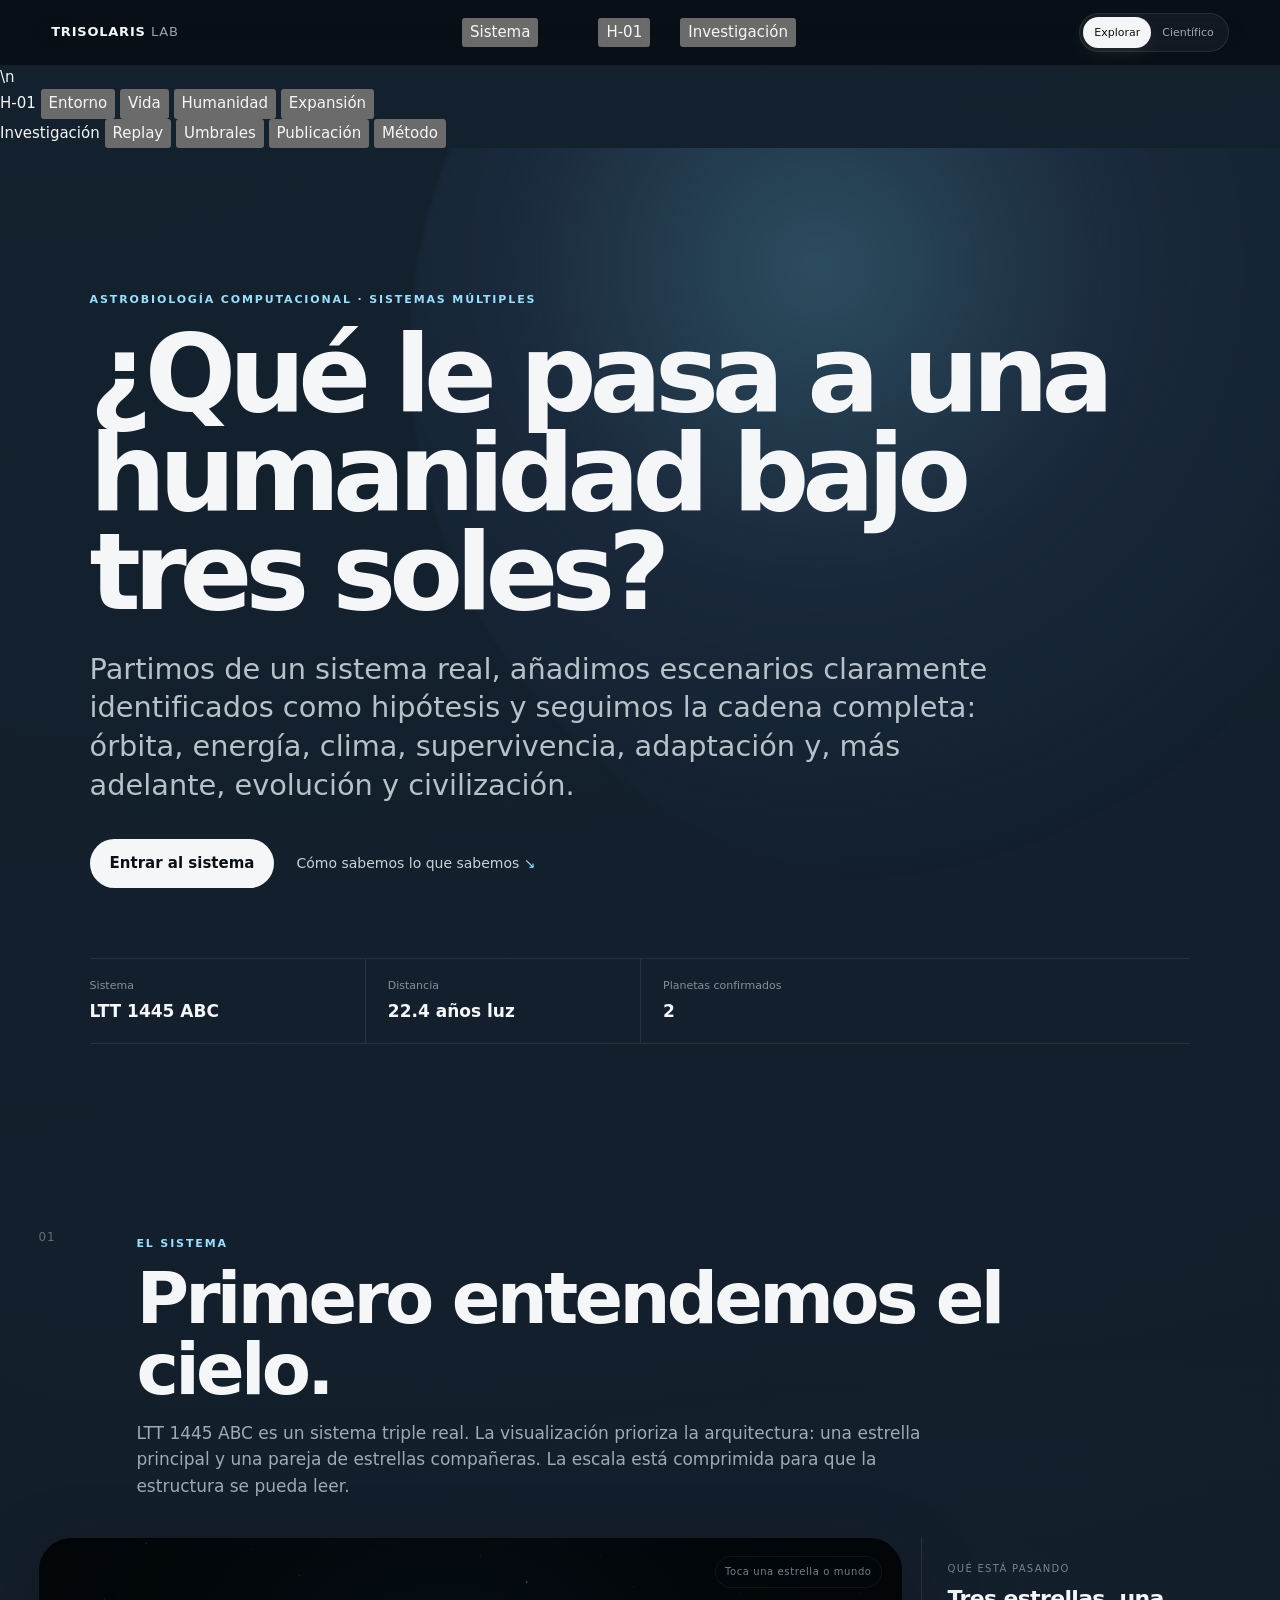
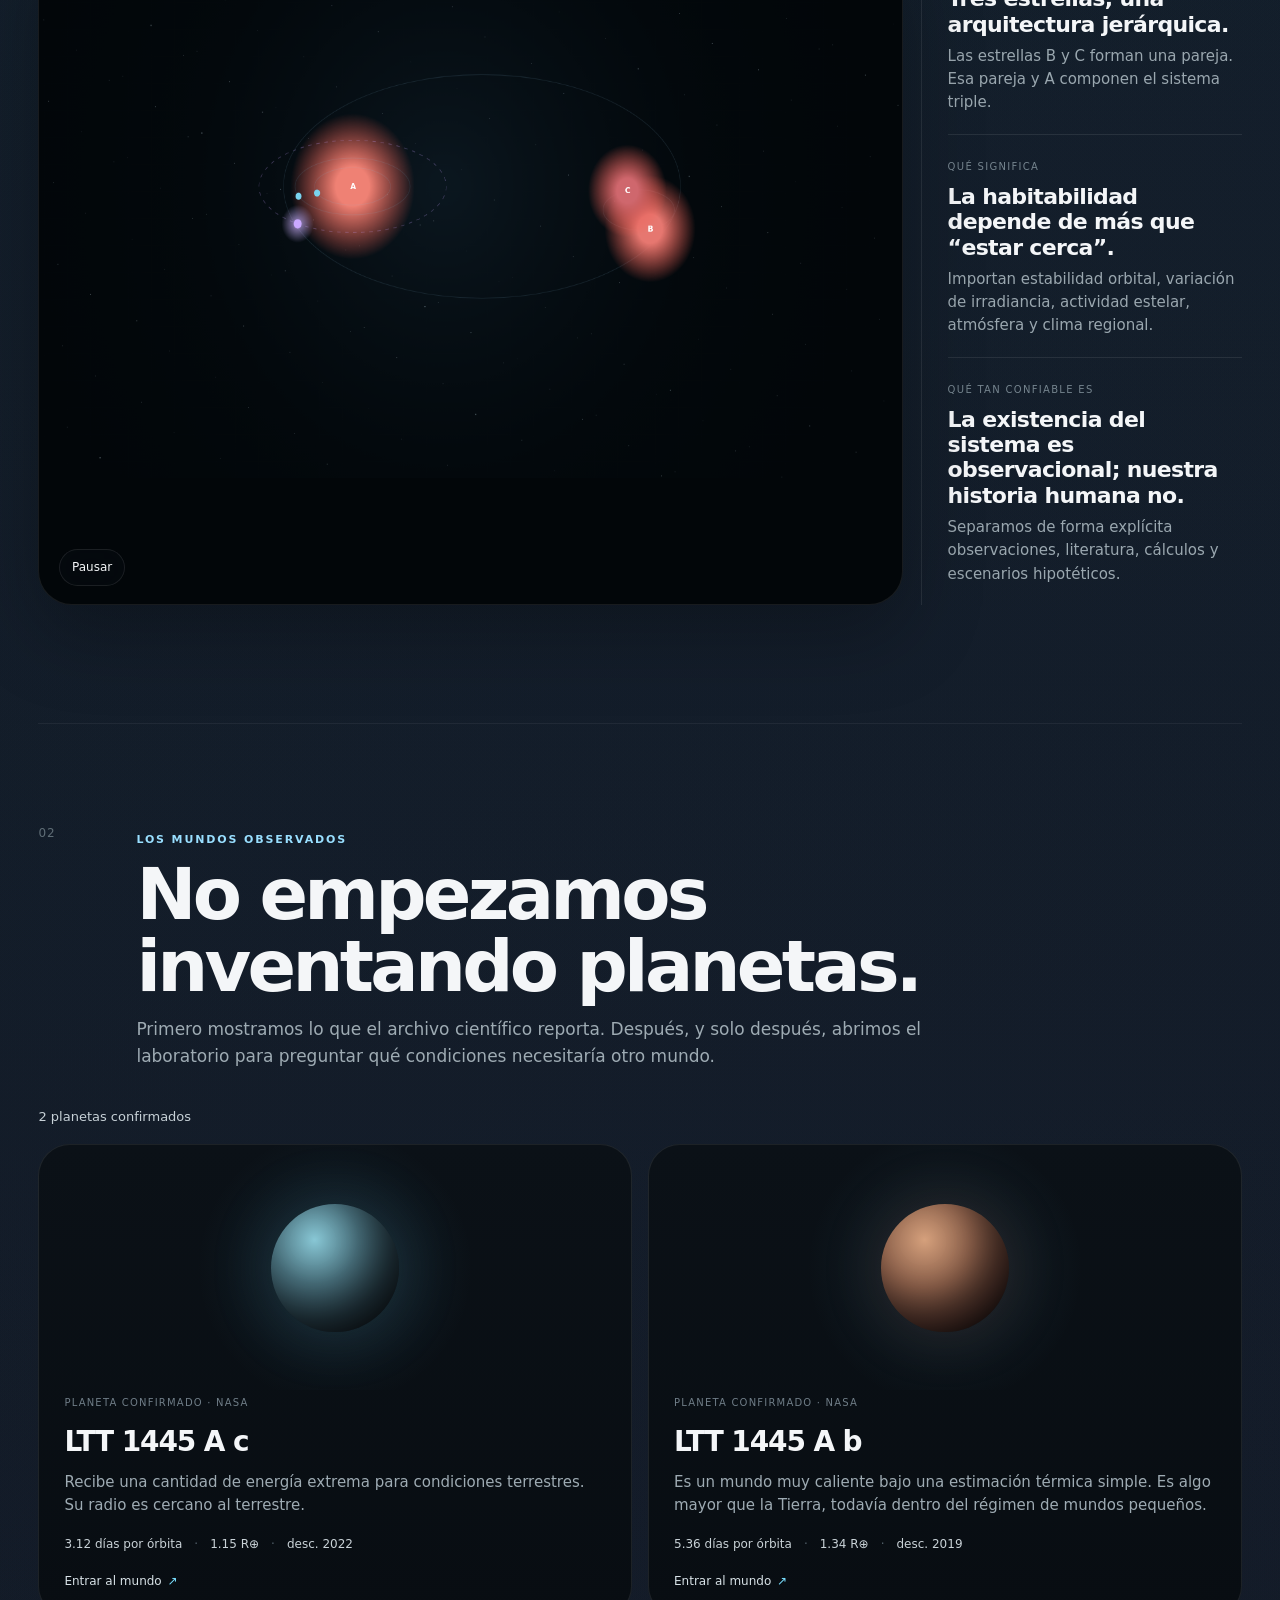
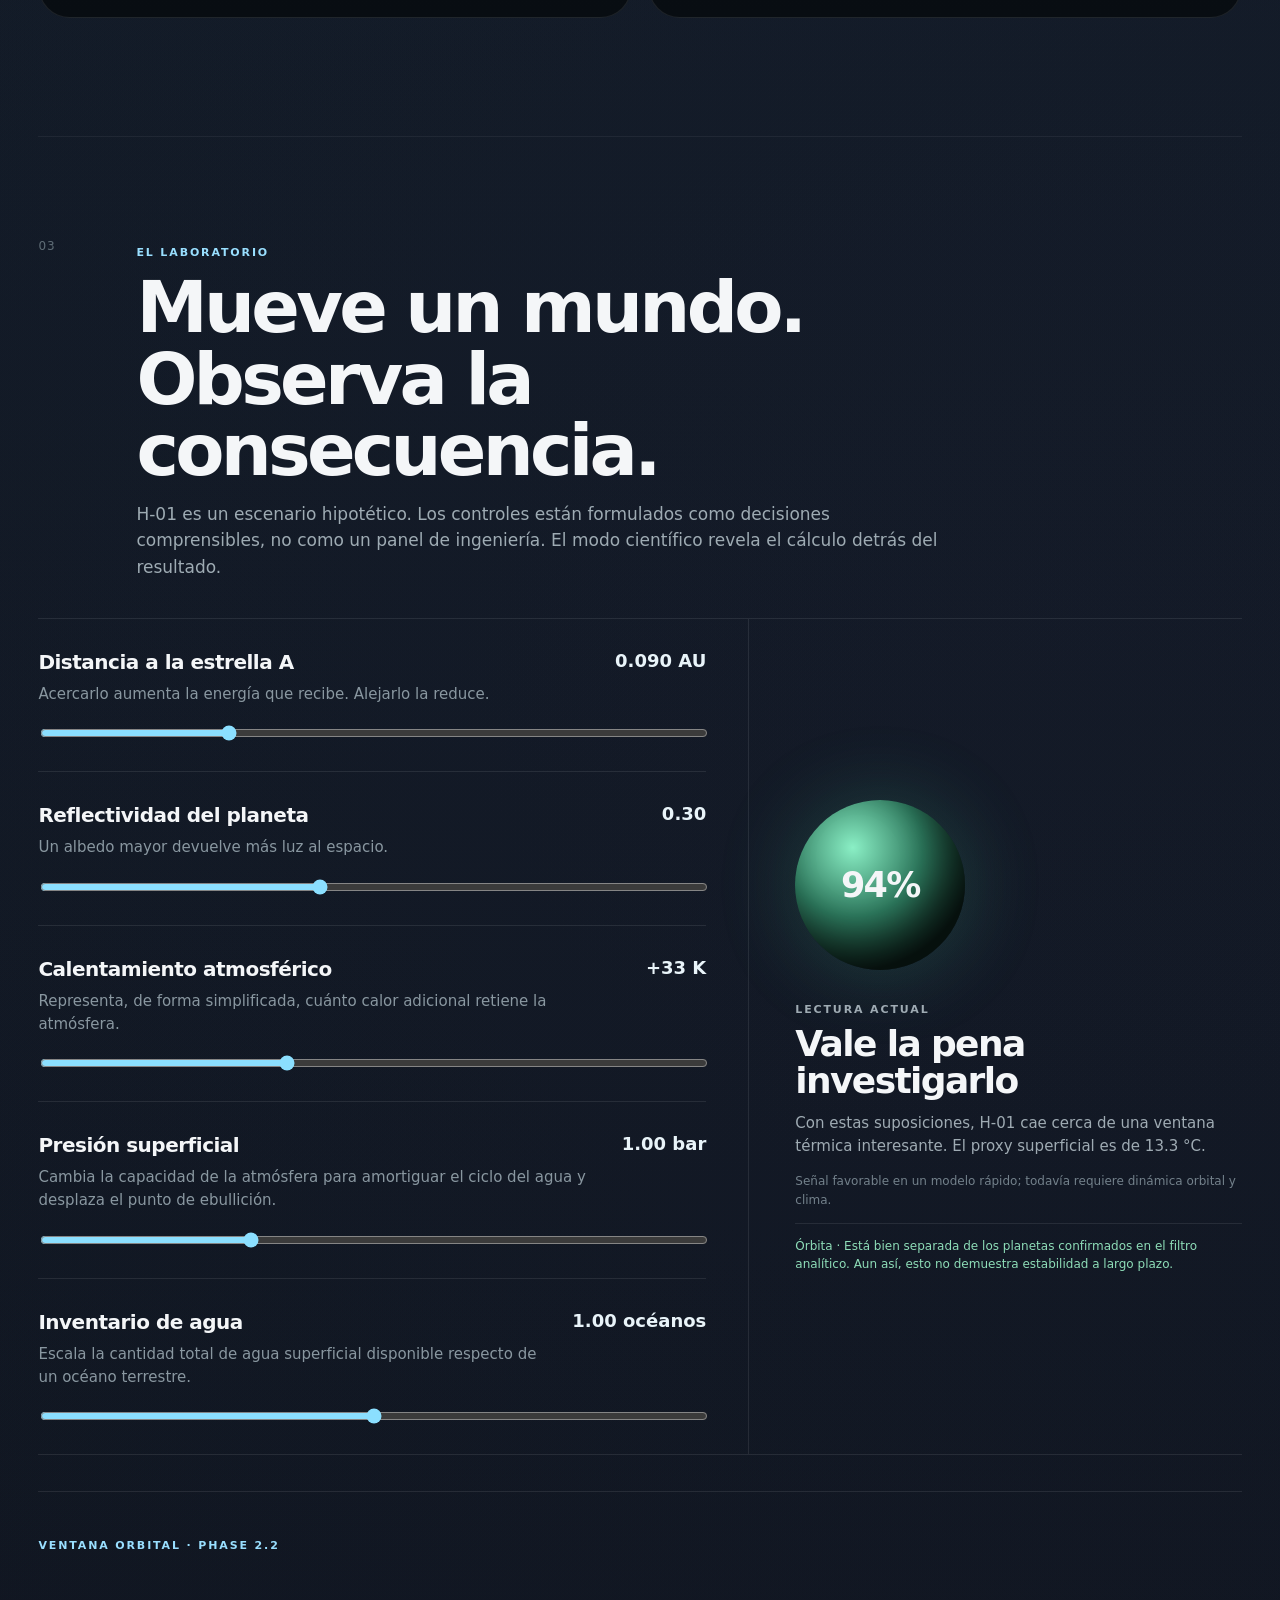
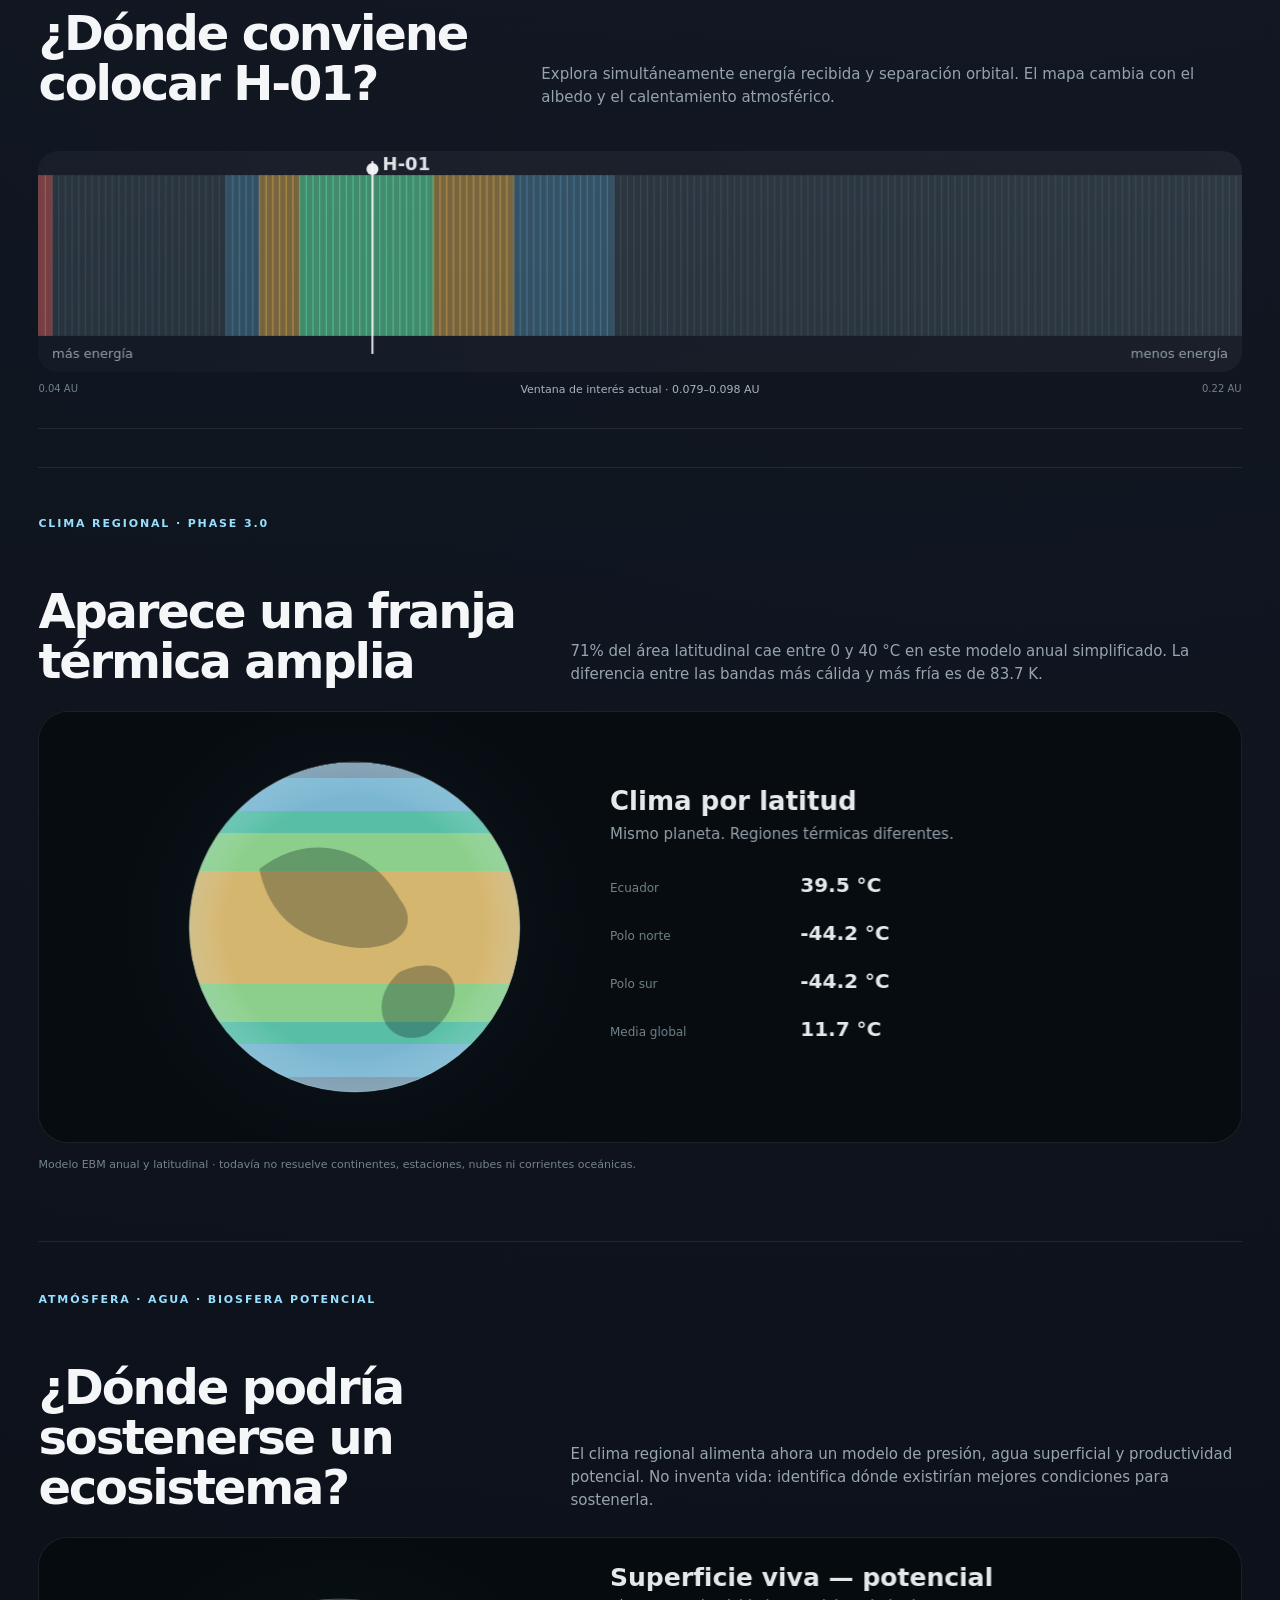
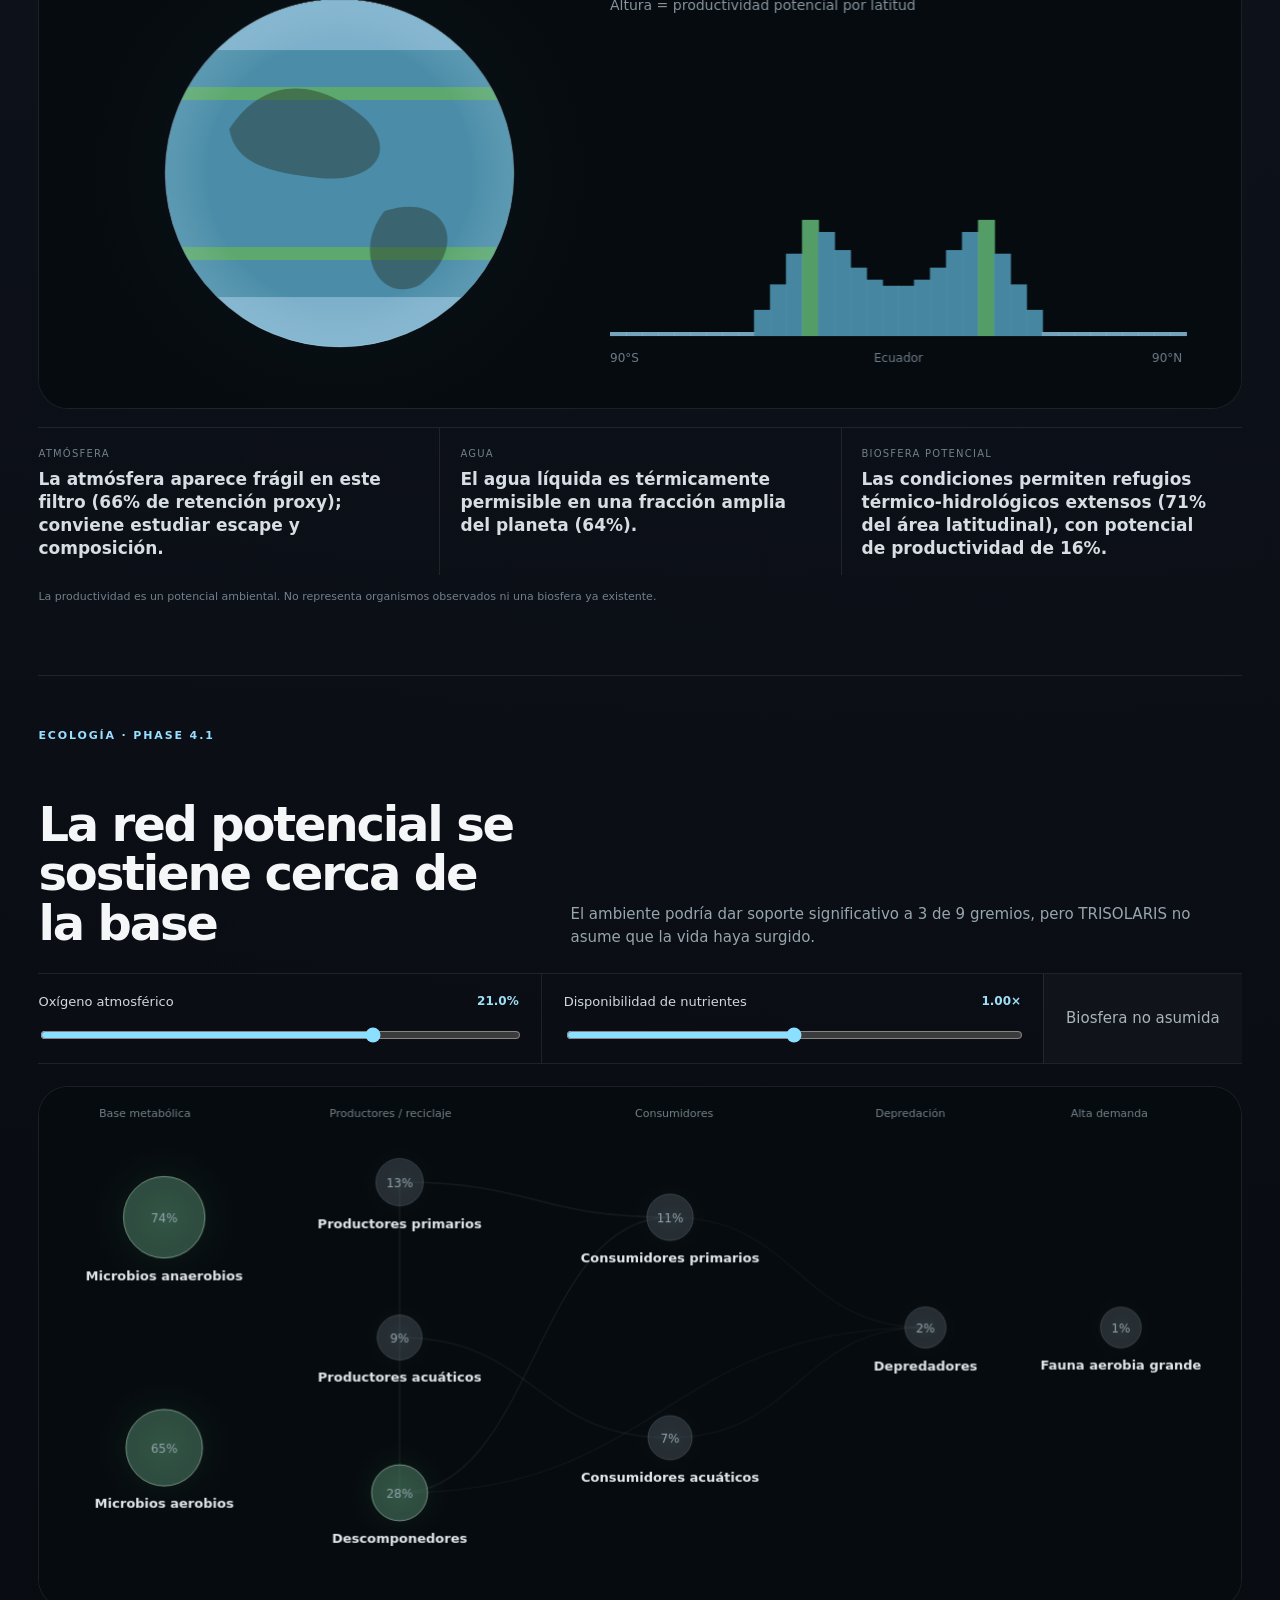
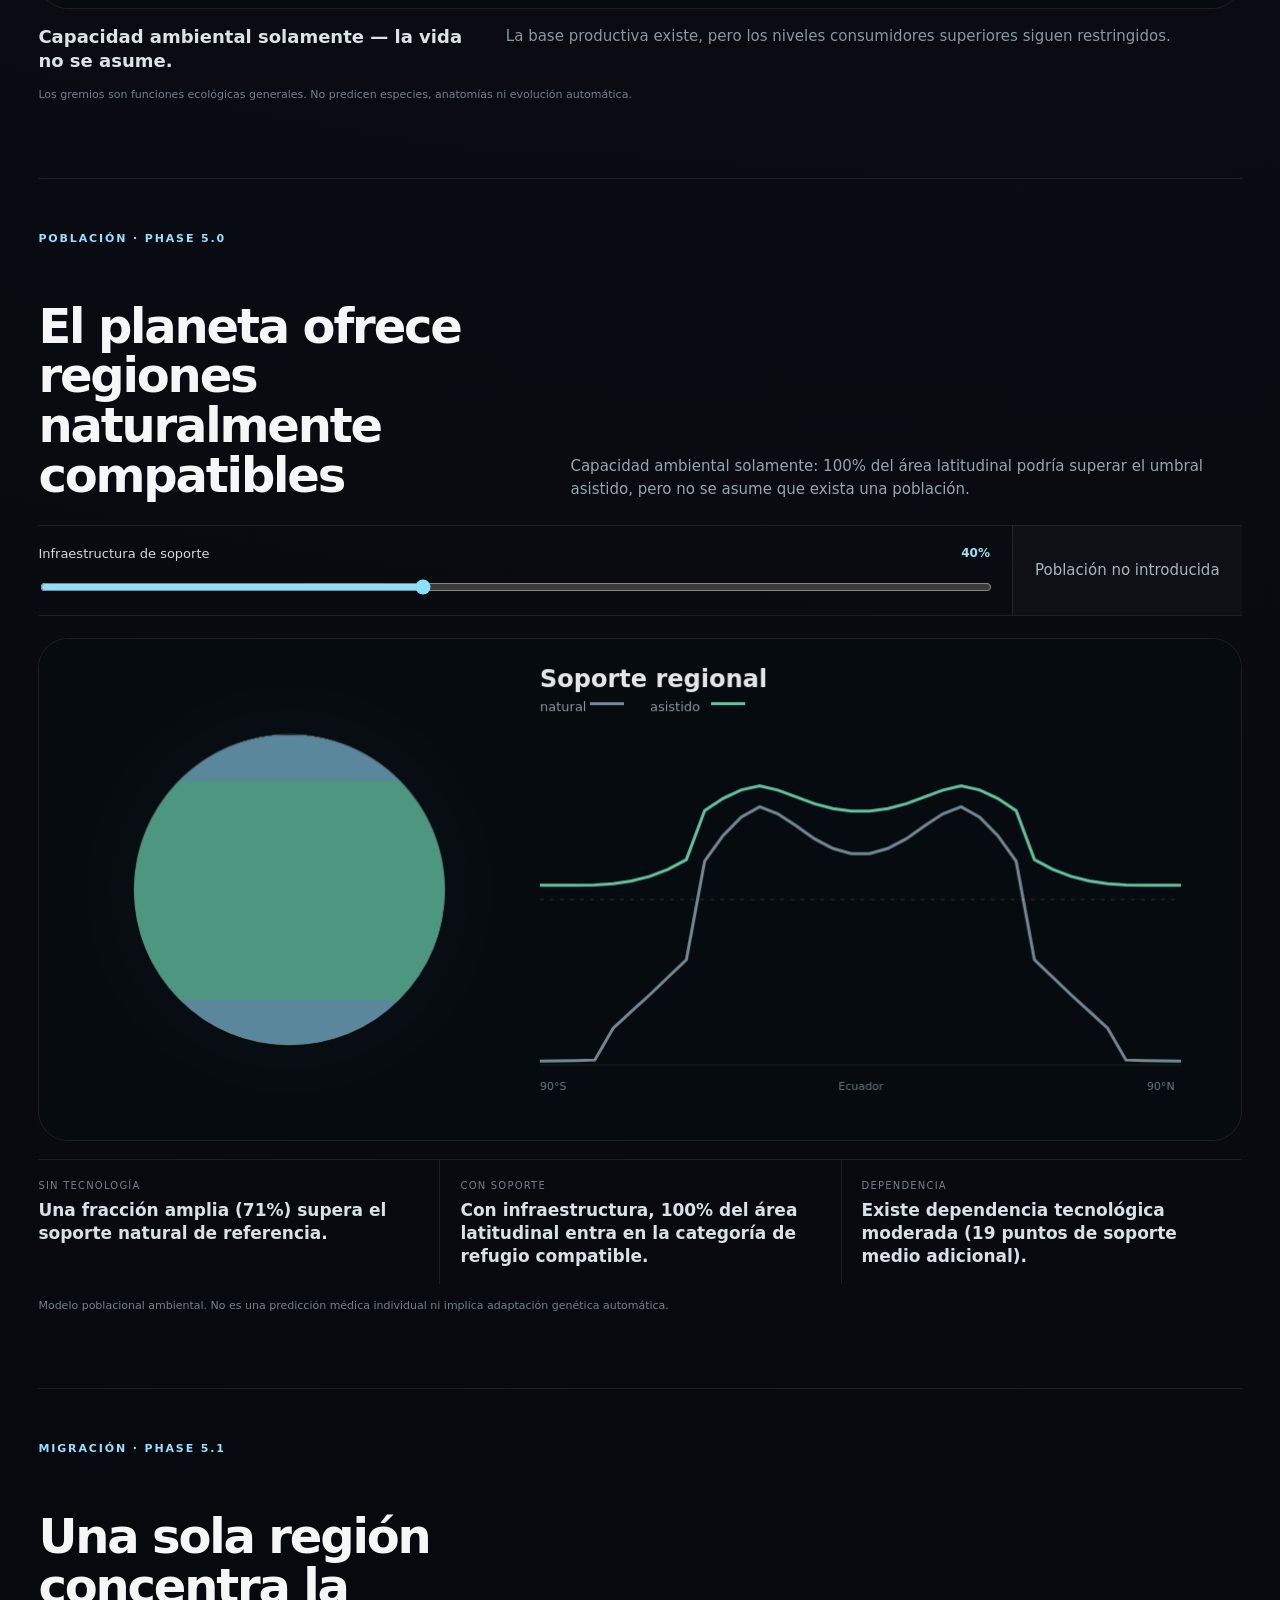
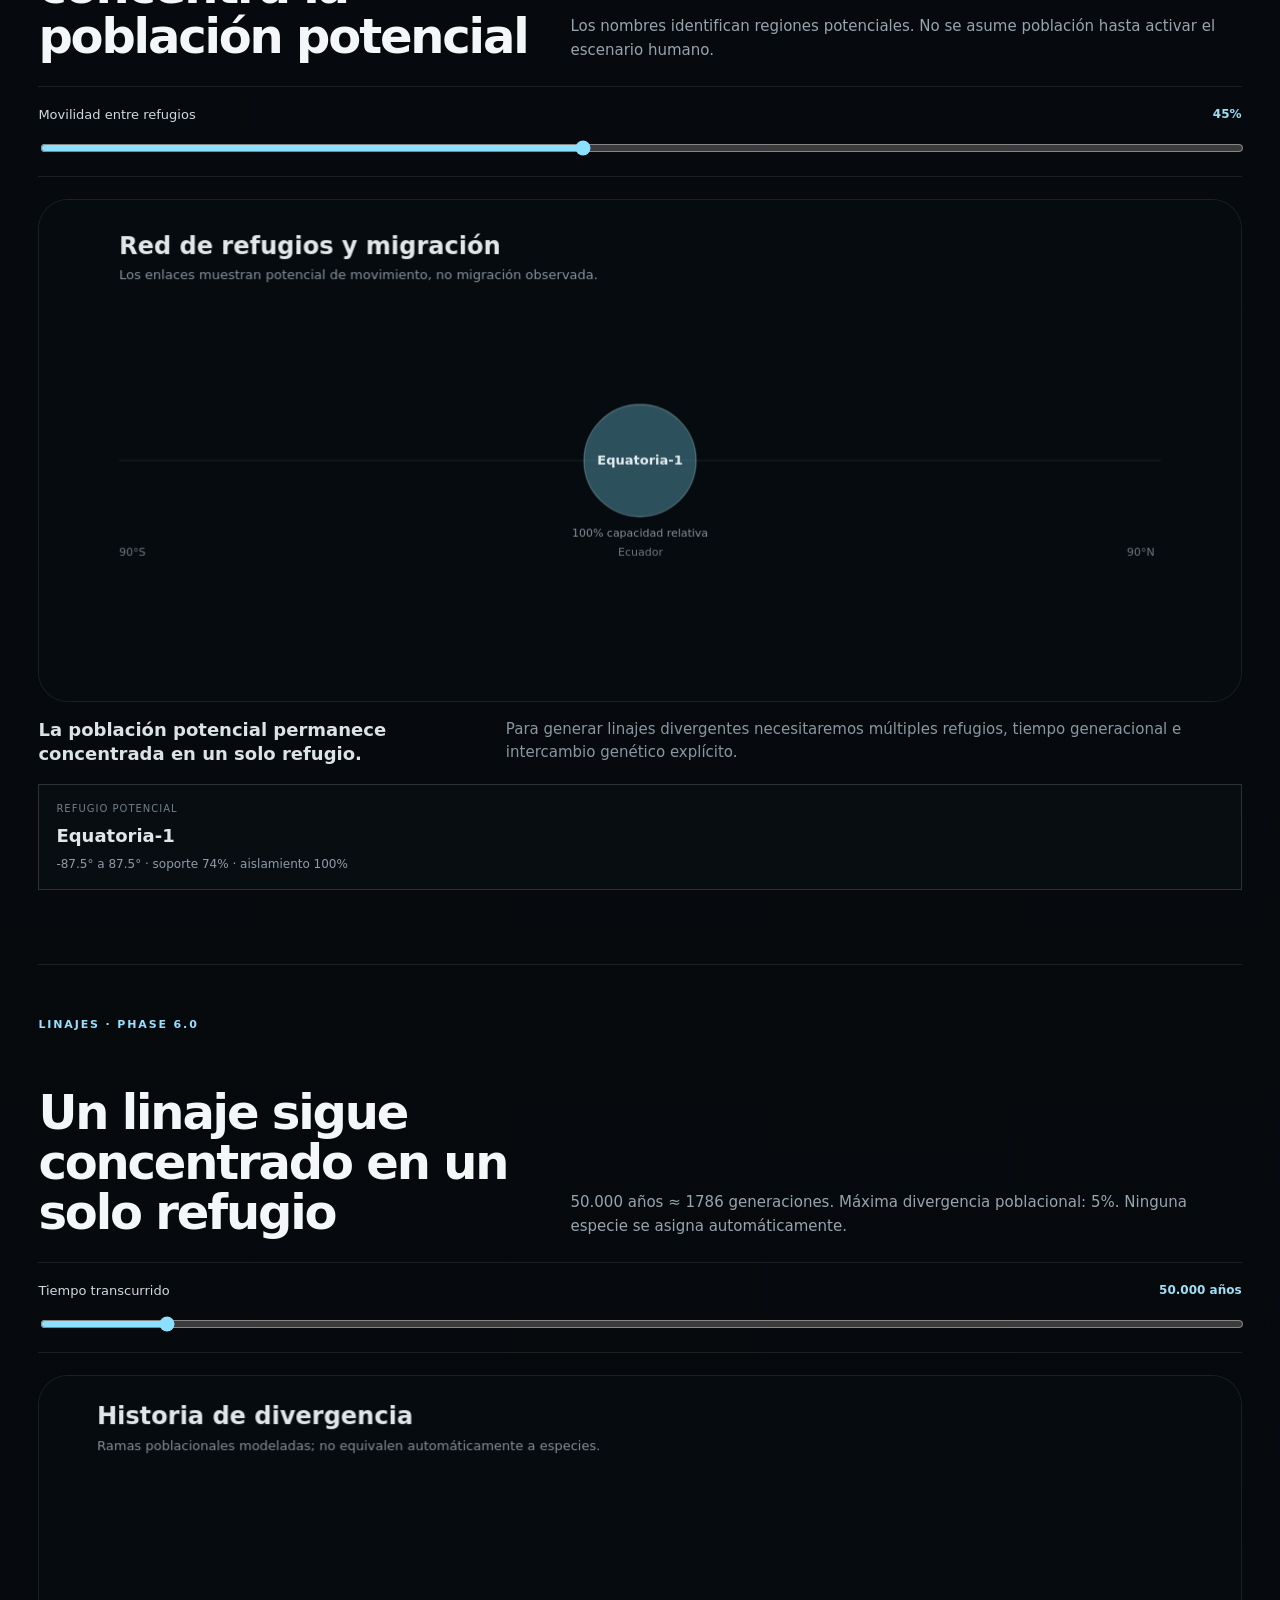
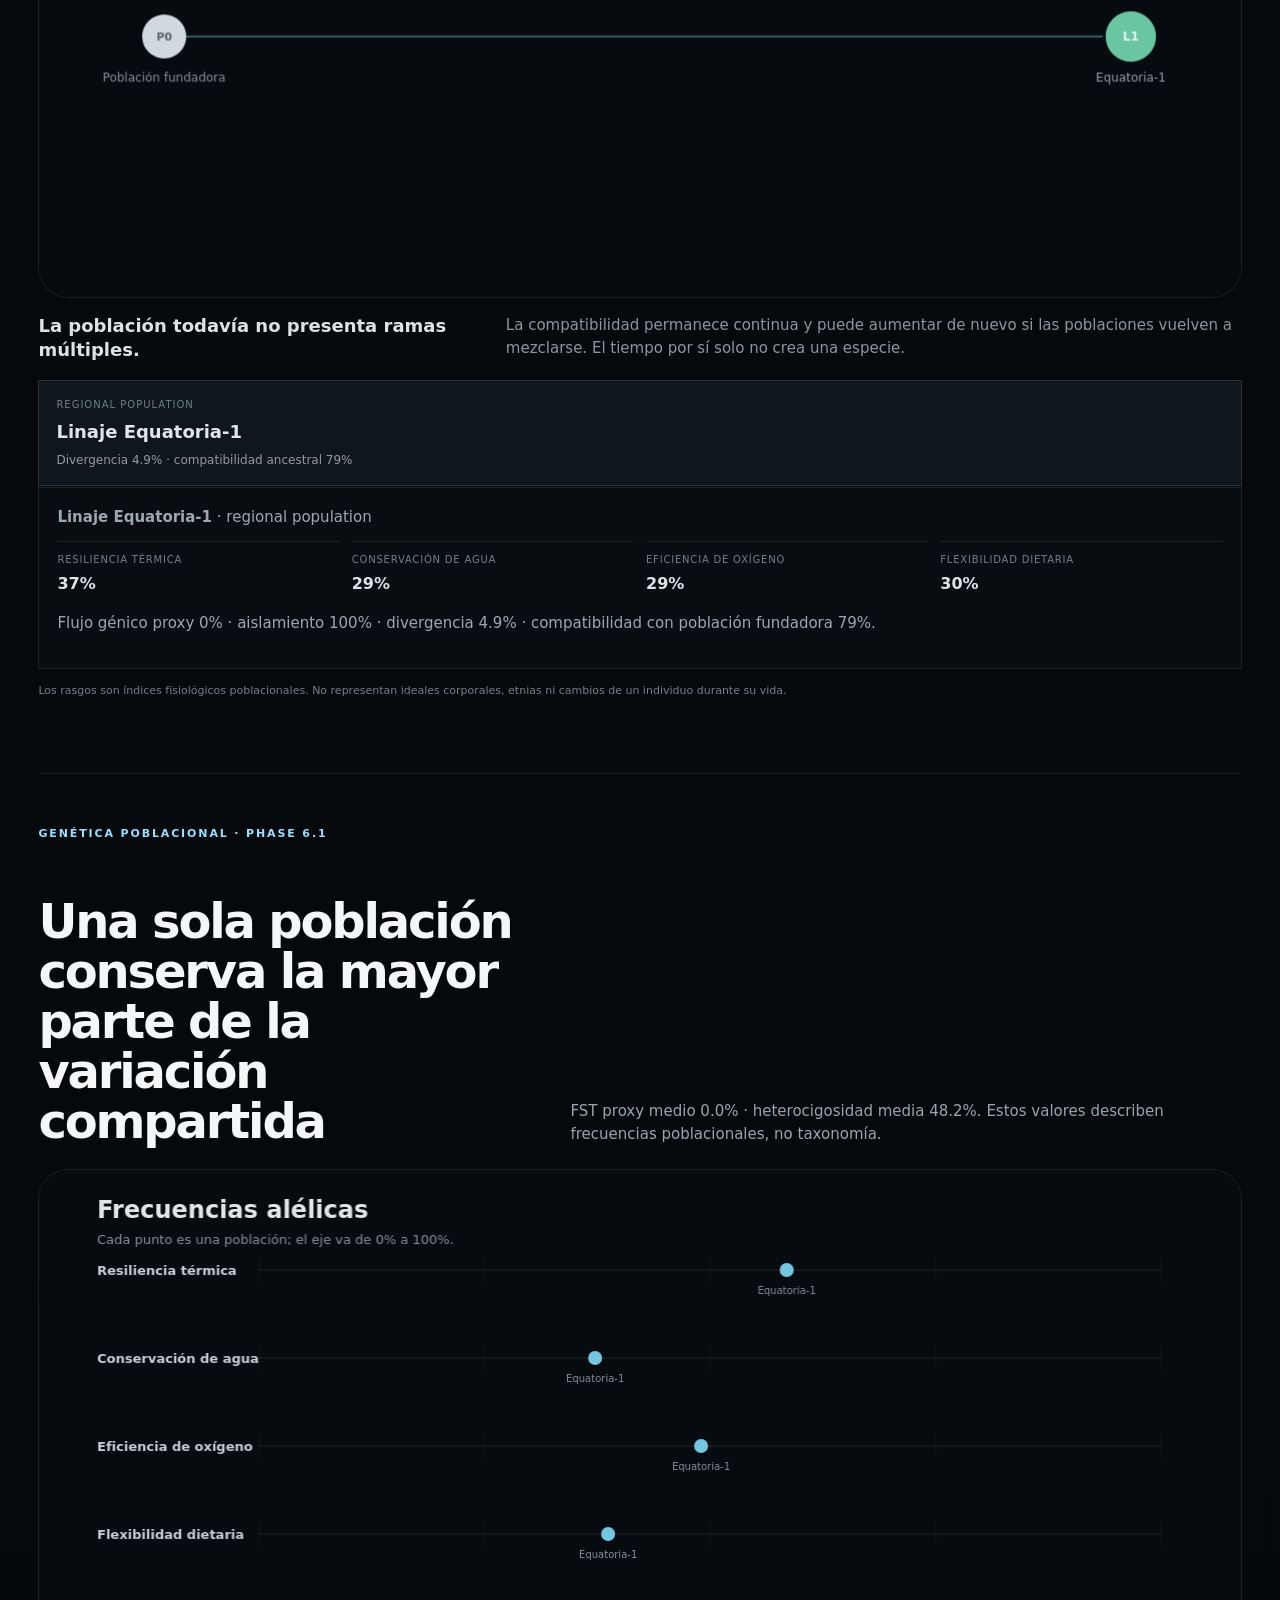
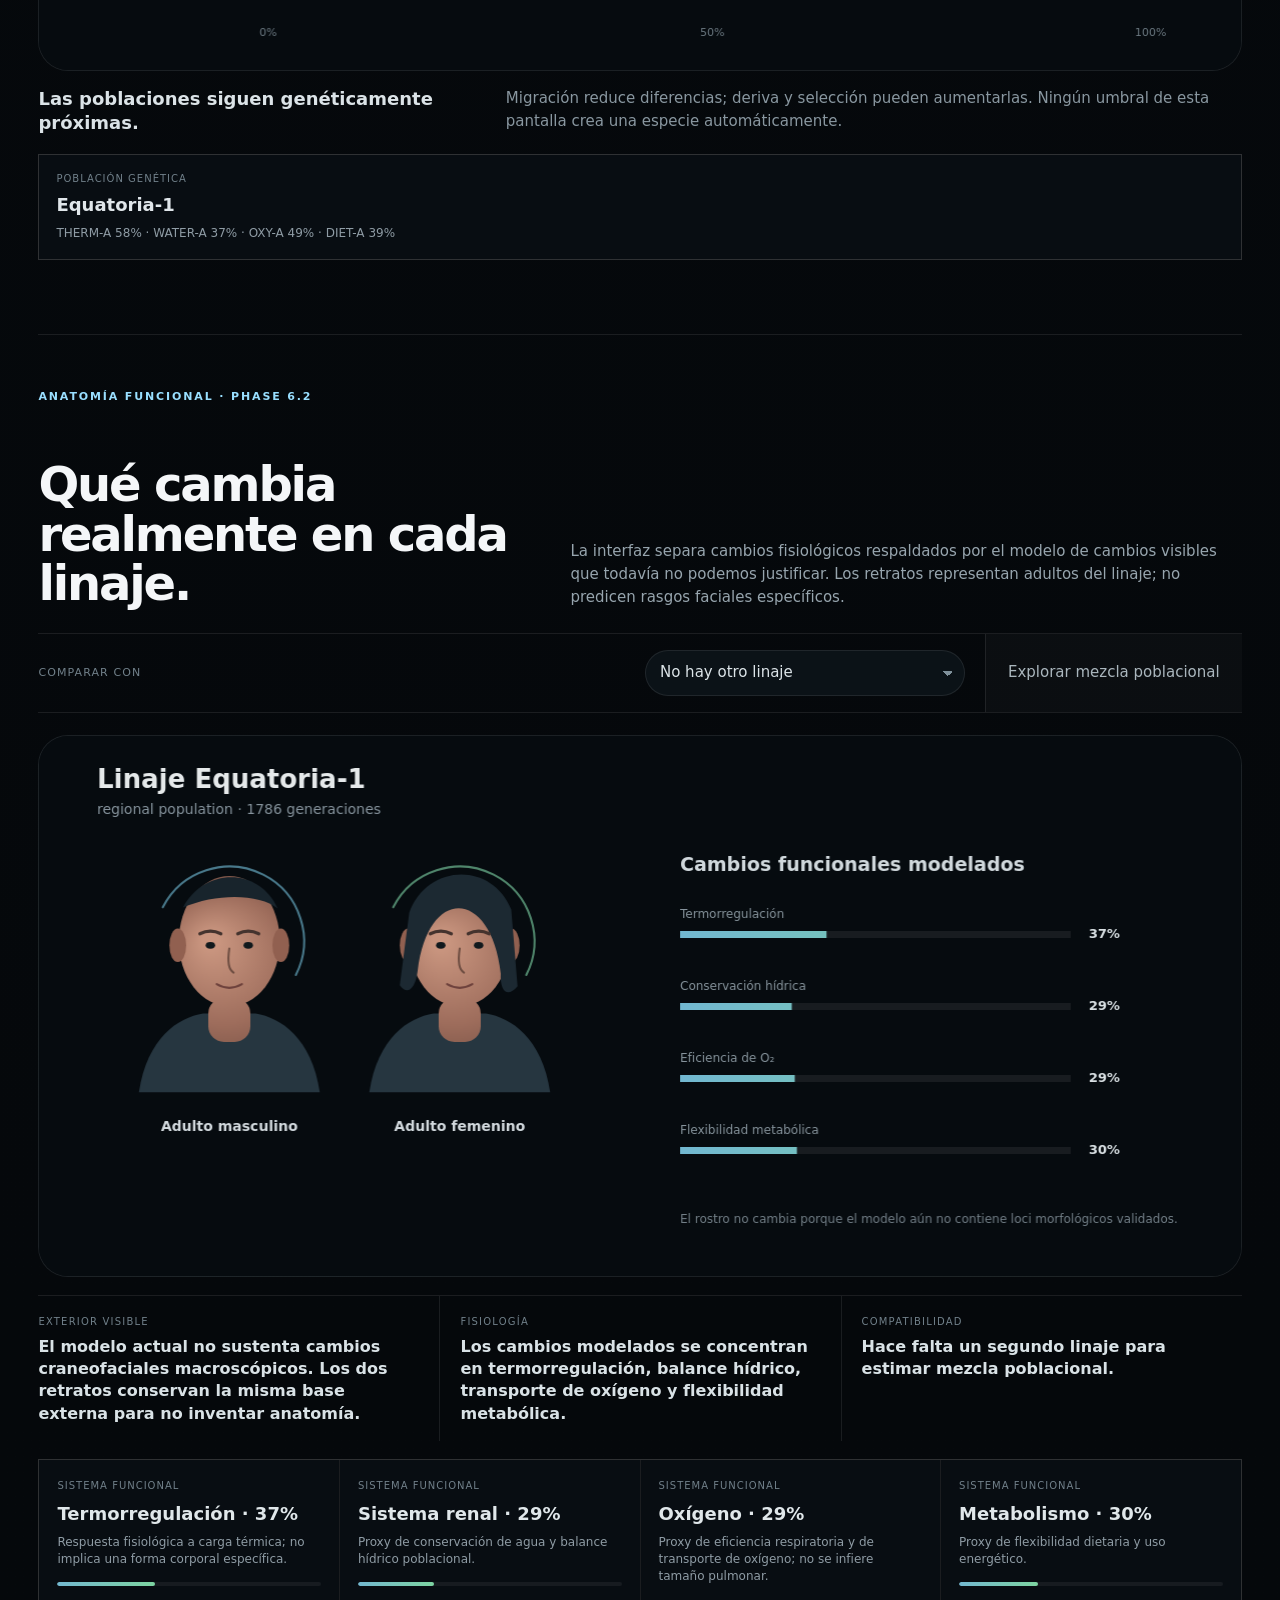
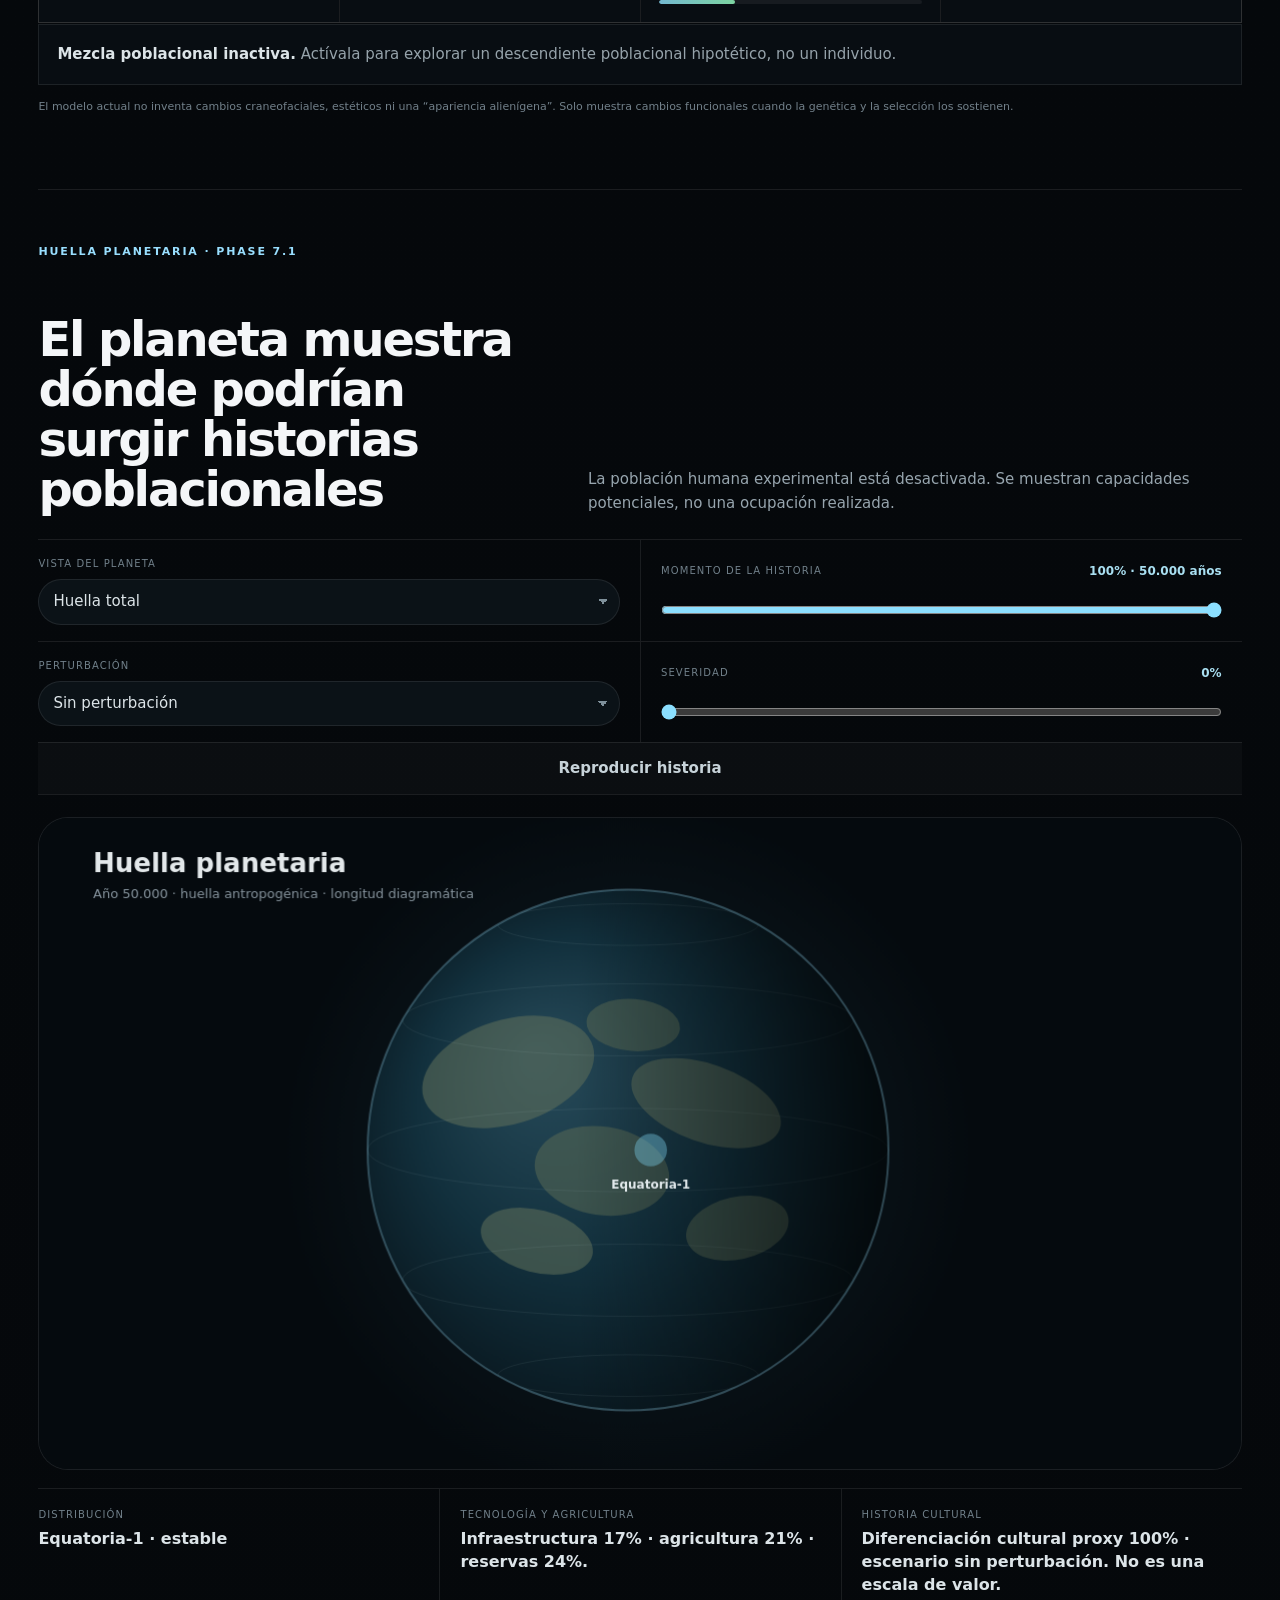
==== frontend/index.html @ a2193d33 "ux v4: add routed views and internal section tabs" ====
<!doctype html>
<html lang="es">
<head>
  <meta charset="utf-8" />
  <meta name="viewport" content="width=device-width,initial-scale=1,viewport-fit=cover" />
  <title>TRISOLARIS LAB — Ciencia para explorar</title>
  <meta name="description" content="Astrobiología y astroantropología computacional en sistemas estelares múltiples." />
  <meta name="theme-color" content="#f4f7f9" />
  <link rel="stylesheet" href="./styles.css?v=uxv4-20260925" />
</head>
<body data-mode="simple" data-app-view="system" data-h01-tab="environment" data-research-tab="replay">
  <nav class="siteNav" aria-label="Navegación principal">
    <a class="wordmark" href="#inicio">TRISOLARIS <span>LAB</span></a>
    <div class="navCenter appViewNav" aria-label="Contexto de exploración">
      <button type="button" class="appViewBtn active" data-app-view="system">Sistema</button>
      <div id="navPlanetButtons" class="navPlanetButtons"></div>
      <button type="button" class="appViewBtn" data-app-view="h01">H-01</button>
      <button type="button" class="appViewBtn" data-app-view="research">Investigación</button>
    </div>
    <div class="viewControl" aria-label="Nivel de detalle">
      <button class="modeBtn active" data-mode="simple">Explorar</button>
      <button class="modeBtn" data-mode="scientific">Científico</button>
    </div>
  </nav>\n
  <div id="subViewNav" class="subViewNav">
    <div class="subViewInner" data-subnav-for="h01">
      <span>H-01</span>
      <button type="button" data-h01-tab="environment" class="active">Entorno</button>
      <button type="button" data-h01-tab="life">Vida</button>
      <button type="button" data-h01-tab="humanity">Humanidad</button>
      <button type="button" data-h01-tab="expansion">Expansión</button>
    </div>
    <div class="subViewInner" data-subnav-for="research">
      <span>Investigación</span>
      <button type="button" data-research-tab="replay" class="active">Replay</button>
      <button type="button" data-research-tab="thresholds">Umbrales</button>
      <button type="button" data-research-tab="publication">Publicación</button>
      <button type="button" data-research-tab="method">Método</button>
    </div>
  </div>


  <header id="inicio" class="hero" data-view="system">
    <div class="heroGlow" aria-hidden="true"></div>
    <div class="heroCopy">
      <p class="overline">ASTROBIOLOGÍA COMPUTACIONAL · SISTEMAS MÚLTIPLES</p>
      <h1>¿Qué le pasa a una humanidad bajo tres soles?</h1>
      <p class="heroLead">
        Partimos de un sistema real, añadimos escenarios claramente identificados como hipótesis y seguimos la cadena completa:
        órbita, energía, clima, supervivencia, adaptación y, más adelante, evolución y civilización.
      </p>
      <div class="heroCtas">
        <a class="ctaPrimary" href="#sistema">Entrar al sistema</a>
        <a class="ctaText" href="#evidencia">Cómo sabemos lo que sabemos <span>↘</span></a>
      </div>
    </div>

    <div class="heroFacts" aria-label="Resumen del sistema">
      <div><span>Sistema</span><strong id="heroSystem">LTT 1445 ABC</strong></div>
      <div><span>Distancia</span><strong id="heroDistance">—</strong></div>
      <div><span>Planetas confirmados</span><strong id="heroPlanetCount">—</strong></div>
      <div class="scientific-only"><span>Estado de datos</span><strong id="heroDataState">—</strong></div>
    </div>
  </header>

  <main>
    <section id="sistema" class="chapter" data-view="system">
      <div class="chapterIntro">
        <p class="chapterNumber">01</p>
        <div>
          <p class="eyebrow">EL SISTEMA</p>
          <h2>Primero entendemos el cielo.</h2>
          <p>
            LTT 1445 ABC es un sistema triple real. La visualización prioriza la arquitectura: una estrella principal
            y una pareja de estrellas compañeras. La escala está comprimida para que la estructura se pueda leer.
          </p>
        </div>
      </div>

      <div class="systemExperience">
        <div class="systemVisual">
          <canvas id="systemCanvas" width="1500" height="800" aria-label="Visualización dinámica del sistema LTT 1445 ABC"></canvas>
          <div class="visualChrome">
            <button id="pauseBtn" class="quietButton">Pausar</button>
            <span class="scientific-only">Escala visual comprimida · no a escala</span>
          </div>
        </div>

        <aside class="contextRail">
          <article>
            <span>Qué está pasando</span>
            <h3>Tres estrellas, una arquitectura jerárquica.</h3>
            <p>Las estrellas B y C forman una pareja. Esa pareja y A componen el sistema triple.</p>
          </article>
          <article>
            <span>Qué significa</span>
            <h3>La habitabilidad depende de más que “estar cerca”.</h3>
            <p>Importan estabilidad orbital, variación de irradiancia, actividad estelar, atmósfera y clima regional.</p>
          </article>
          <article>
            <span>Qué tan confiable es</span>
            <h3>La existencia del sistema es observacional; nuestra historia humana no.</h3>
            <p>Separamos de forma explícita observaciones, literatura, cálculos y escenarios hipotéticos.</p>
          </article>
        </aside>
      </div>

      <section id="objectFocus" class="objectFocus" hidden aria-live="polite">
        <button id="focusClose" class="focusBack">← Volver al sistema</button>
        <div class="focusStory">
          <div class="focusIdentity">
            <p id="focusKicker" class="eyebrow">OBJETO</p>
            <h3 id="focusName">—</h3>
            <p id="focusNarrative">—</p>
          </div>
          <div id="focusFacts" class="focusFacts"></div>
        </div>
        <div id="focusScience" class="focusScience scientific-only"></div>
      </section>

      <div class="technicalSheet scientific-only">
        <div class="sheetHeading">
          <div>
            <span class="evidenceMark literature">Literatura</span>
            <h3>Parámetros del sistema</h3>
          </div>
          <p>Valores usados por la interfaz. La procedencia se conserva en el repositorio.</p>
        </div>
        <div id="systemStats" class="metricGrid"></div>
        <div id="dataNote" class="methodNote"></div>
      </div>
    </section>

    <section id="mundos" class="chapter worldsChapter" data-view="system observed">
      <div class="chapterIntro">
        <p class="chapterNumber">02</p>
        <div>
          <p class="eyebrow">LOS MUNDOS OBSERVADOS</p>
          <h2 id="worldsTitle">No empezamos inventando planetas.</h2>
          <p>
            Primero mostramos lo que el archivo científico reporta. Después, y solo después, abrimos el laboratorio
            para preguntar qué condiciones necesitaría otro mundo.
          </p>
        </div>
      </div>

      <div class="worldCountLine">
        <span id="planetCount">0 planetas</span>
        <span class="scientific-only" id="syncBadge">Cargando fuente oficial…</span>
      </div>

      <div id="planetCards" class="worldGallery"></div>

      <div class="technicalSheet scientific-only">
        <div class="sheetHeading">
          <div>
            <span class="evidenceMark observed">Observado</span>
            <h3>Registro técnico de planetas</h3>
          </div>
          <p>NASA Exoplanet Archive · tabla <code>ps</code></p>
        </div>
        <div id="planetTable" class="tableWrap"></div>
      </div>
    </section>

    <section id="experimento" class="chapter experimentChapter" data-view="h01 research">
      <div class="chapterIntro" data-h01-section="environment">
        <p class="chapterNumber">03</p>
        <div>
          <p class="eyebrow">EL LABORATORIO</p>
          <h2>Mueve un mundo. Observa la consecuencia.</h2>
          <p>
            H-01 es un escenario hipotético. Los controles están formulados como decisiones comprensibles, no como
            un panel de ingeniería. El modo científico revela el cálculo detrás del resultado.
          </p>
        </div>
      </div>

      <div class="labSurface" data-h01-section="environment">
        <div class="controlsColumn">
          <label class="controlRow">
            <div>
              <strong>Distancia a la estrella A</strong>
              <p>Acercarlo aumenta la energía que recibe. Alejarlo la reduce.</p>
            </div>
            <output id="axisOut"></output>
            <input id="axis" type="range" min="0.04" max="0.22" step="0.001" />
          </label>

          <label class="controlRow">
            <div>
              <strong>Reflectividad del planeta</strong>
              <p>Un albedo mayor devuelve más luz al espacio.</p>
            </div>
            <output id="albedoOut"></output>
            <input id="albedo" type="range" min="0.05" max="0.65" step="0.01" />
          </label>

          <label class="controlRow">
            <div>
              <strong>Calentamiento atmosférico</strong>
              <p>Representa, de forma simplificada, cuánto calor adicional retiene la atmósfera.</p>
            </div>
            <output id="greenhouseOut"></output>
            <input id="greenhouse" type="range" min="0" max="90" step="1" />
          </label>

          <label class="controlRow">
            <div>
              <strong>Presión superficial</strong>
              <p>Cambia la capacidad de la atmósfera para amortiguar el ciclo del agua y desplaza el punto de ebullición.</p>
            </div>
            <output id="pressureOut"></output>
            <input id="pressure" type="range" min="0.10" max="3.00" step="0.05" value="1.00" />
          </label>

          <label class="controlRow">
            <div>
              <strong>Inventario de agua</strong>
              <p>Escala la cantidad total de agua superficial disponible respecto de un océano terrestre.</p>
            </div>
            <output id="waterOut"></output>
            <input id="water" type="range" min="0.00" max="2.00" step="0.05" value="1.00" />
          </label>
        </div>

        <div class="outcome">
          <div class="planetResult" id="habitOrb"><span id="habitScore">—</span></div>
          <div>
            <p class="eyebrow">LECTURA ACTUAL</p>
            <h3 id="candidateHeadline">Calculando…</h3>
            <p id="candidatePlain">Ajusta los controles para explorar el escenario.</p>
            <p class="confidenceSentence" id="confidenceSentence">Esto todavía no es una predicción climática.</p>
            <p class="dynamicsSentence" id="orbitSentence">Calculando el filtro orbital preliminar…</p>
          </div>
        </div>
      </div>

      <div class="technicalSheet scientific-only" data-h01-section="environment">
        <div class="sheetHeading">
          <div>
            <span class="evidenceMark derived">Derivado</span>
            <h3>Qué calculó TRISOLARIS</h3>
          </div>
          <p>Heurística rápida · no equivale a una simulación climática 3D.</p>
        </div>
        <div id="candidateStats" class="metricGrid"></div>
        <div id="candidateWhy" class="methodNote"></div>
      </div>

      <section class="orbitWindow" data-h01-section="environment" aria-labelledby="orbitWindowTitle">
        <div class="orbitWindowIntro">
          <p class="eyebrow">VENTANA ORBITAL · PHASE 2.2</p>
          <h3 id="orbitWindowTitle">¿Dónde conviene colocar H-01?</h3>
          <p id="orbitWindowSummary">Explora simultáneamente energía recibida y separación orbital. El mapa cambia con el albedo y el calentamiento atmosférico.</p>
        </div>
        <div class="orbitMapWrap">
          <canvas id="orbitScanCanvas" width="1200" height="220" aria-label="Mapa interactivo de posiciones orbitales candidatas"></canvas>
          <div class="orbitScale">
            <span>0.04 AU</span>
            <span id="orbitBestWindow">Calculando ventana…</span>
            <span>0.22 AU</span>
          </div>
        </div>
      </section>

      <section class="climateWorld" data-h01-section="environment" aria-labelledby="climateHeadline">
        <div class="climateIntro">
          <p class="eyebrow">CLIMA REGIONAL · PHASE 3.0</p>
          <h3 id="climateHeadline">Un planeta no tiene una sola temperatura.</h3>
          <p id="climateText">TRISOLARIS divide H-01 en bandas latitudinales para mostrar dónde aparecen regiones frías, templadas y calientes bajo los supuestos actuales.</p>
        </div>
        <div class="climateStage">
          <canvas id="climateCanvas" width="1200" height="430" aria-label="Modelo climático latitudinal de H-01"></canvas>
        </div>
        <div id="climateMetrics" class="metricGrid scientific-only"></div>
        <p class="climateCaveat">Modelo EBM anual y latitudinal · todavía no resuelve continentes, estaciones, nubes ni corrientes oceánicas.</p>
      </section>

      <section class="surfaceSystems" data-h01-section="environment" aria-labelledby="surfaceHeadline">
        <div class="surfaceIntro">
          <p class="eyebrow">ATMÓSFERA · AGUA · BIOSFERA POTENCIAL</p>
          <h3 id="surfaceHeadline">¿Dónde podría sostenerse un ecosistema?</h3>
          <p id="surfaceText">El clima regional alimenta ahora un modelo de presión, agua superficial y productividad potencial. No inventa vida: identifica dónde existirían mejores condiciones para sostenerla.</p>
        </div>

        <div class="surfaceStage">
          <canvas id="surfaceCanvas" width="1200" height="470" aria-label="Mapa de agua y biosfera potencial de H-01"></canvas>
        </div>

        <div class="surfaceNarrative">
          <article>
            <span>Atmósfera</span>
            <strong id="atmoNarrative">Calculando retención y presión…</strong>
          </article>
          <article>
            <span>Agua</span>
            <strong id="waterNarrative">Calculando regiones líquidas y congeladas…</strong>
          </article>
          <article>
            <span>Biosfera potencial</span>
            <strong id="bioNarrative">Buscando refugios térmico-hidrológicos…</strong>
          </article>
        </div>

        <div id="surfaceMetrics" class="metricGrid scientific-only"></div>
        <p class="surfaceCaveat">La productividad es un potencial ambiental. No representa organismos observados ni una biosfera ya existente.</p>
      </section>

      <section class="ecologySystem" data-h01-section="life" aria-labelledby="ecologyHeadline">
        <div class="ecologyIntro">
          <p class="eyebrow">ECOLOGÍA · PHASE 4.1</p>
          <h3 id="ecologyHeadline">Condiciones para una cadena alimentaria.</h3>
          <p id="ecologyText">TRISOLARIS no asume que la vida aparezca por sí sola. Primero calcula qué gremios ecológicos podrían sostenerse si existiera una biosfera.</p>
        </div>

        <div class="ecologyControls">
          <label>
            <span>Oxígeno atmosférico</span>
            <output id="oxygenOut">21%</output>
            <input id="oxygen" type="range" min="0" max="30" step="0.5" value="21" />
          </label>
          <label>
            <span>Disponibilidad de nutrientes</span>
            <output id="nutrientOut">1.00×</output>
            <input id="nutrients" type="range" min="0" max="2" step="0.05" value="1" />
          </label>
          <button id="seedLifeBtn" class="seedLifeButton" aria-pressed="false">
            Biosfera no asumida
          </button>
        </div>

        <div class="ecologyStage">
          <canvas id="foodWebCanvas" width="1200" height="520" aria-label="Red de gremios ecológicos potenciales"></canvas>
        </div>

        <div class="ecologyNarrative">
          <strong id="ecologyState">Capacidad ambiental, no vida observada.</strong>
          <p id="ecologyDetail">Los nodos muestran soporte potencial. Una red más profunda requiere energía, agua, nutrientes y condiciones atmosféricas compatibles.</p>
        </div>

        <div id="ecologyMetrics" class="metricGrid scientific-only"></div>
        <p class="surfaceCaveat">Los gremios son funciones ecológicas generales. No predicen especies, anatomías ni evolución automática.</p>
      </section>

      <section class="settlementSystem" data-h01-section="humanity" aria-labelledby="settlementHeadline">
        <div class="settlementIntro">
          <p class="eyebrow">POBLACIÓN · PHASE 5.0</p>
          <h3 id="settlementHeadline">¿Dónde podría vivir una población humana?</h3>
          <p id="settlementText">TRISOLARIS separa compatibilidad natural de supervivencia asistida. La tecnología puede abrir refugios, pero también crea dependencia.</p>
        </div>

        <div class="settlementControls">
          <label>
            <span>Infraestructura de soporte</span>
            <output id="techSupportOut">40%</output>
            <input id="techSupport" type="range" min="0" max="100" step="1" value="40" />
          </label>
          <button id="seedHumansBtn" class="seedHumanButton" aria-pressed="false">
            Población no introducida
          </button>
        </div>

        <div class="settlementStage">
          <canvas id="settlementCanvas" width="1200" height="500" aria-label="Mapa regional de soporte para asentamientos humanos"></canvas>
        </div>

        <div class="settlementNarrative">
          <article>
            <span>Sin tecnología</span>
            <strong id="naturalSettlementNarrative">Calculando soporte natural…</strong>
          </article>
          <article>
            <span>Con soporte</span>
            <strong id="assistedSettlementNarrative">Calculando refugios asistidos…</strong>
          </article>
          <article>
            <span>Dependencia</span>
            <strong id="dependencyNarrative">Calculando dependencia tecnológica…</strong>
          </article>
        </div>

        <div id="settlementMetrics" class="metricGrid scientific-only"></div>
        <p class="surfaceCaveat">Modelo poblacional ambiental. No es una predicción médica individual ni implica adaptación genética automática.</p>
      </section>

      <section class="refugiaSystem" data-h01-section="humanity" aria-labelledby="refugiaHeadline">
        <div class="refugiaIntro">
          <p class="eyebrow">MIGRACIÓN · PHASE 5.1</p>
          <h3 id="refugiaHeadline">Poblaciones separadas por el planeta.</h3>
          <p id="refugiaText">Los refugios habitables se convierten en regiones poblacionales con nombres propios. La movilidad determina cuánto se conectan o se aíslan.</p>
        </div>

        <div class="refugiaControls">
          <label>
            <span>Movilidad entre refugios</span>
            <output id="mobilityOut">45%</output>
            <input id="mobility" type="range" min="0" max="100" step="1" value="45" />
          </label>
        </div>

        <div class="refugiaStage">
          <canvas id="refugiaCanvas" width="1200" height="500" aria-label="Red de refugios poblacionales y migración potencial"></canvas>
        </div>

        <div class="refugiaNarrative">
          <strong id="refugiaState">Buscando refugios conectados…</strong>
          <p id="refugiaDetail">El aislamiento es geográfico y demográfico. No implica todavía divergencia genética ni una nueva especie.</p>
        </div>

        <div id="refugiaList" class="refugiaList"></div>
        <div id="refugiaMetrics" class="metricGrid scientific-only"></div>
      </section>

      <section class="lineageSystem" data-h01-section="humanity" aria-labelledby="lineageHeadline">
        <div class="lineageIntro">
          <p class="eyebrow">LINAJES · PHASE 6.0</p>
          <h3 id="lineageHeadline">La historia biológica empieza con poblaciones.</h3>
          <p id="lineageText">Tiempo, aislamiento, selección, deriva y flujo génico cambian promedios poblacionales. Ninguna especie aparece solo porque pasan los años.</p>
        </div>

        <div class="lineageControls">
          <label>
            <span>Tiempo transcurrido</span>
            <output id="lineageYearsOut">50,000 años</output>
            <input id="lineageYears" type="range" min="0" max="500000" step="5000" value="50000" />
          </label>
        </div>

        <div class="lineageStage">
          <canvas id="lineageCanvas" width="1200" height="520" aria-label="Árbol de divergencia de poblaciones"></canvas>
        </div>

        <div class="lineageNarrative">
          <strong id="lineageState">Calculando divergencia poblacional…</strong>
          <p id="lineageDetailText">El modelo mantiene la compatibilidad entre poblaciones como un proxy continuo, no como una frontera taxonómica automática.</p>
        </div>

        <div id="lineageCards" class="lineageCards"></div>
        <div id="lineageDetail" class="lineageDetail"></div>
        <div id="lineageMetrics" class="metricGrid scientific-only"></div>
        <p class="surfaceCaveat">Los rasgos son índices fisiológicos poblacionales. No representan ideales corporales, etnias ni cambios de un individuo durante su vida.</p>
      </section>

      <section class="geneticsSystem" data-h01-section="humanity" aria-labelledby="geneticsHeadline">
        <div class="geneticsIntro">
          <p class="eyebrow">GENÉTICA POBLACIONAL · PHASE 6.1</p>
          <h3 id="geneticsHeadline">Ahora los linajes tienen frecuencias alélicas.</h3>
          <p id="geneticsText">Selección, mutación, deriva y migración modifican cuatro loci fisiológicos abstractos. La diferenciación genética no equivale automáticamente a una especie.</p>
        </div>

        <div class="geneticsStage">
          <canvas id="geneticsCanvas" width="1200" height="500" aria-label="Frecuencias alélicas por población"></canvas>
        </div>

        <div class="geneticsNarrative">
          <strong id="geneticsState">Calculando diferenciación genética…</strong>
          <p id="geneticsDetail">La heterocigosidad y un FST proxy resumen diversidad y separación entre poblaciones.</p>
        </div>

        <div id="geneticsList" class="geneticsList"></div>
        <div id="geneticsMetrics" class="metricGrid scientific-only"></div>
      </section>

      <section class="lineageInspector" data-h01-section="humanity" aria-labelledby="lineageInspectorHeadline">
        <div class="lineageInspectorIntro">
          <p class="eyebrow">ANATOMÍA FUNCIONAL · PHASE 6.2</p>
          <h3 id="lineageInspectorHeadline">Qué cambia realmente en cada linaje.</h3>
          <p id="lineageInspectorText">La interfaz separa cambios fisiológicos respaldados por el modelo de cambios visibles que todavía no podemos justificar. Los retratos representan adultos del linaje; no predicen rasgos faciales específicos.</p>
        </div>

        <div class="lineageInspectorControls">
          <label>
            <span>Comparar con</span>
            <select id="lineagePartner"></select>
          </label>
          <button id="admixtureBtn" class="admixtureButton" aria-pressed="false">Explorar mezcla poblacional</button>
        </div>

        <div class="lineageInspectorStage">
          <canvas id="phenotypeCanvas" width="1200" height="540" aria-label="Representación funcional del linaje seleccionado"></canvas>
        </div>

        <div class="lineageInspectorNarrative">
          <article>
            <span>Exterior visible</span>
            <strong id="visibleMorphologyText">No se infiere cambio macroscópico sin evidencia genética suficiente.</strong>
          </article>
          <article>
            <span>Fisiología</span>
            <strong id="functionalMorphologyText">Calculando sistemas funcionales dominantes…</strong>
          </article>
          <article>
            <span>Compatibilidad</span>
            <strong id="compatibilityText">Selecciona dos linajes para comparar flujo génico y compatibilidad.</strong>
          </article>
        </div>

        <div id="functionalAtlas" class="functionalAtlas"></div>
        <div id="admixtureResult" class="admixtureResult"></div>
        <div id="lineageInspectorMetrics" class="metricGrid scientific-only"></div>
        <p class="surfaceCaveat">El modelo actual no inventa cambios craneofaciales, estéticos ni una “apariencia alienígena”. Solo muestra cambios funcionales cuando la genética y la selección los sostienen.</p>
      </section>

      <section class="planetHistorySystem" data-h01-section="humanity" aria-labelledby="planetHistoryHeadline">
        <div class="planetHistoryIntro">
          <p class="eyebrow">HUELLA PLANETARIA · PHASE 7.1</p>
          <h3 id="planetHistoryHeadline">Los linajes empiezan a dejar historia sobre el planeta.</h3>
          <p id="planetHistoryText">Asentamientos, agricultura, infraestructura y movilidad se calculan a partir del soporte ambiental, la tecnología y la conexión entre refugios. La cultura se representa como diferenciación y continuidad, nunca como una escala de superioridad.</p>
        </div>

        <div class="planetHistoryControls">
          <label>
            <span>Vista del planeta</span>
            <select id="planetHistoryMode">
              <option value="footprint">Huella total</option>
              <option value="migration">Migración</option>
              <option value="agriculture">Agricultura</option>
              <option value="infrastructure">Infraestructura</option>
              <option value="culture">Diferenciación cultural</option>
              <option value="population">Población</option>
            </select>
          </label>

          <label class="historyPlaybackControl">
            <span>Momento de la historia</span>
            <output id="historyPlaybackOut">100%</output>
            <input id="historyPlayback" type="range" min="0" max="100" step="1" value="100" />
          </label>

          <label>
            <span>Perturbación</span>
            <select id="historyDisturbance">
              <option value="none">Sin perturbación</option>
              <option value="drought">Sequía</option>
              <option value="cold">Evento frío</option>
              <option value="food">Crisis alimentaria</option>
              <option value="infrastructure">Falla de infraestructura</option>
            </select>
          </label>

          <label class="historySeverityControl">
            <span>Severidad</span>
            <output id="historySeverityOut">0%</output>
            <input id="historySeverity" type="range" min="0" max="100" step="1" value="0" />
          </label>

          <button id="historyPlayBtn" class="historyPlayButton" type="button">Reproducir historia</button>
        </div>

        <div class="planetHistoryStage">
          <canvas id="planetHistoryCanvas" width="1200" height="650" aria-label="Globo de huella poblacional, migración y asentamientos"></canvas>
        </div>

        <div class="planetHistoryNarrative">
          <article>
            <span>Distribución</span>
            <strong id="historyDistributionText">Calculando regiones poblacionales…</strong>
          </article>
          <article>
            <span>Tecnología y agricultura</span>
            <strong id="historyTechnologyText">Calculando dependencia e infraestructura…</strong>
          </article>
          <article>
            <span>Historia cultural</span>
            <strong id="historyCultureText">Calculando diferenciación por aislamiento y contacto…</strong>
          </article>
        </div>

        <div id="planetHistoryPopulations" class="planetHistoryPopulations"></div>
        <div class="historyTimeline">
          <div class="historyTimelineHead">
            <span>Eventos del escenario</span>
            <strong id="historyEventCount">0 eventos</strong>
          </div>
          <div id="historyEvents" class="historyEvents"></div>
        </div>
        <div id="planetHistoryMetrics" class="metricGrid scientific-only"></div>
        <p class="surfaceCaveat">El modelo físico actual resuelve latitud. La longitud del globo se usa solo para separar visualmente poblaciones y trayectorias; no es una predicción geográfica.</p>
      </section>

      <section class="astroanthropologySystem" data-h01-section="humanity" aria-labelledby="astroAnthroHeadline">
        <div class="astroAnthroIntro">
          <p class="eyebrow">ASTROANTROPOLOGÍA · PHASE 8.0</p>
          <h3 id="astroAnthroHeadline">Cada población resuelve el mismo planeta de una manera distinta.</h3>
          <p id="astroAnthroText">
            Aquí no existe una barra de “progreso”. Cada población mantiene una combinación distinta de agua,
            refugio, alimento, movilidad, infraestructura y conocimiento; esas capacidades pueden conservarse,
            intercambiarse, perderse o reconstruirse.
          </p>
        </div>

        <div class="astroAnthroSummary" aria-live="polite">
          <article>
            <span>Población seleccionada</span>
            <strong id="astroAnthroSelected">—</strong>
          </article>
          <article>
            <span>Presión principal</span>
            <strong id="astroAnthroPressure">—</strong>
          </article>
          <article>
            <span>Continuidad</span>
            <strong id="astroAnthroContinuity">—</strong>
          </article>
        </div>

        <div class="astroAnthroWorkspace">
          <div>
            <p class="astroAnthroSectionLabel">Poblaciones</p>
            <div id="astroAnthroPopulationList" class="astroAnthroPopulationList"></div>
          </div>

          <article class="astroAnthroProfile">
            <div class="astroAnthroProfileHead">
              <div>
                <span id="astroAnthroAliasNote">Alias narrativo de seguimiento</span>
                <h4 id="astroAnthroAlias">—</h4>
                <p id="astroAnthroLineage">—</p>
              </div>
              <span id="astroAnthroContact" class="astroAnthroContact">—</span>
            </div>

            <div class="astroAnthroNarrative">
              <article>
                <span>Cómo vive</span>
                <strong id="astroAnthroLife">—</strong>
              </article>
              <article>
                <span>Qué la sostiene</span>
                <strong id="astroAnthroSupport">—</strong>
              </article>
              <article>
                <span>Qué puede perder</span>
                <strong id="astroAnthroRisk">—</strong>
              </article>
            </div>

            <div id="astroAnthroSystems" class="astroAnthroSystems"></div>

            <div class="astroAnthroCausal">
              <span>Cadena causal</span>
              <p id="astroAnthroWhy">—</p>
            </div>
          </article>
        </div>

        <div id="astroAnthroMetrics" class="metricGrid scientific-only"></div>
        <p class="surfaceCaveat">
          Los nombres de población son alias de interfaz para poder seguir cada historia. No representan etnias,
          idiomas ni identidades inferidas. La cultura se modela solo mediante variables funcionales conectadas a
          aislamiento, contacto, continuidad del conocimiento y estrategias de subsistencia.
        </p>
      </section>


      <section class="interplanetarySystem" data-h01-section="expansion" aria-labelledby="interplanetaryHeadline">
        <div class="interplanetaryIntro">
          <p class="eyebrow">MULTIPLANETARIO · PHASE 9.0</p>
          <h3 id="interplanetaryHeadline">Salir de H-01 deja de ser una idea y se convierte en una cadena de consecuencias.</h3>
          <p>
            Los mundos observados no se marcan como “colonizables”. Primero se evalúan sus condiciones conocidas,
            la carga de mantener un hábitat, la capacidad real de la población seleccionada y el cuello de botella
            que produciría una salida fuera del planeta.
          </p>
        </div>

        <div id="interplanetaryWorldList" class="interplanetaryWorldList" aria-label="Mundos del sistema y carga de asentamiento"></div>

        <div class="interplanetaryControls">
          <label>
            <span>Destino</span>
            <select id="interplanetaryDestination"></select>
          </label>
          <label>
            <span>Grupo fundador</span>
            <output id="interplanetaryFounderOut">500 personas</output>
            <input id="interplanetaryFounder" type="range" min="50" max="5000" step="50" value="500" />
          </label>
          <label>
            <span>Intercambio posterior</span>
            <output id="interplanetaryExchangeOut">30%</output>
            <input id="interplanetaryExchange" type="range" min="0" max="100" step="1" value="30" />
          </label>
          <button id="interplanetaryLaunchBtn" class="interplanetaryLaunchButton" type="button" aria-pressed="false">
            Preparar intento de asentamiento
          </button>
        </div>

        <div class="interplanetaryStatus">
          <article>
            <span>Población</span>
            <strong id="interplanetaryPopulation">—</strong>
          </article>
          <article>
            <span>Estado del escenario</span>
            <strong id="interplanetaryStatus">—</strong>
          </article>
          <article>
            <span>Rama extraplanetaria</span>
            <strong id="interplanetaryBranch">—</strong>
          </article>
        </div>

        <div class="interplanetarySequence" aria-label="Cadena causal del asentamiento extraplanetario">
          <article>
            <span>01 · Origen</span>
            <strong>H-01</strong>
            <p id="interplanetaryDeparture">Evaluando capacidad de salida…</p>
          </article>
          <i aria-hidden="true">→</i>
          <article>
            <span>02 · Transferencia</span>
            <strong id="interplanetaryTransfer">—</strong>
            <p id="interplanetaryTransit">Órbita idealizada alrededor de LTT 1445 A.</p>
          </article>
          <i aria-hidden="true">→</i>
          <article>
            <span>03 · Llegada</span>
            <strong id="interplanetaryArrival">—</strong>
            <p id="interplanetaryHabitat">Evaluando carga del hábitat…</p>
          </article>
          <i aria-hidden="true">→</i>
          <article>
            <span>04 · Historia</span>
            <strong id="interplanetaryHistory">—</strong>
            <p id="interplanetaryIsolation">Sin asentamiento no hay divergencia extraplanetaria.</p>
          </article>
        </div>

        <div class="interplanetaryNarrative">
          <article>
            <span>Por qué</span>
            <strong id="interplanetaryWhy">—</strong>
          </article>
          <article>
            <span>Qué puede fallar</span>
            <strong id="interplanetaryRisk">—</strong>
          </article>
        </div>


        <div class="interplanetaryExtension">
          <div class="interplanetaryExtensionHead">
            <div>
              <p class="eyebrow">RED INTERPLANETARIA · PHASE 9.1</p>
              <h4>Una llegada exitosa todavía puede convertirse en una colonia fallida.</h4>
            </div>
            <p>
              La población extraplanetaria tiene ahora su propia capacidad de carga, infraestructura,
              autosuficiencia, dependencia logística y migración de retorno.
            </p>
          </div>

          <div class="interplanetaryNetworkControls">
            <label>
              <span>Reabastecimiento desde H-01</span>
              <output id="interplanetaryResupplyOut">35%</output>
              <input id="interplanetaryResupply" type="range" min="0" max="100" step="1" value="35" />
            </label>
            <label>
              <span>Choque de infraestructura</span>
              <output id="interplanetaryShockOut">0%</output>
              <input id="interplanetaryShock" type="range" min="0" max="100" step="1" value="0" />
            </label>
          </div>

          <div class="interplanetaryNetworkSummary">
            <article>
              <span>Colonia</span>
              <strong id="interplanetaryColonyState">No establecida</strong>
            </article>
            <article>
              <span>Población local</span>
              <strong id="interplanetaryColonyPopulation">—</strong>
            </article>
            <article>
              <span>Autosuficiencia</span>
              <strong id="interplanetarySelfSufficiency">—</strong>
            </article>
            <article>
              <span>Infraestructura</span>
              <strong id="interplanetaryInfrastructure">—</strong>
            </article>
          </div>

          <div id="interplanetaryColonyTimeline" class="interplanetaryColonyTimeline"></div>

          <div class="interplanetaryExtensionHead offworldHead">
            <div>
              <p class="eyebrow">DIVERGENCIA EXTRAPLANETARIA · PHASE 9.2</p>
              <h4>La distancia por sí sola no crea otra humanidad.</h4>
            </div>
            <p>
              Solo una población que persiste entra en esta capa. Se combinan tamaño efectivo, flujo génico,
              efecto fundador y exposición ambiental amortiguada por el hábitat.
            </p>
          </div>

          <div class="offworldDivergenceGrid">
            <article>
              <span>Flujo génico</span>
              <strong id="offworldGeneFlow">—</strong>
            </article>
            <article>
              <span>Deriva</span>
              <strong id="offworldDrift">—</strong>
            </article>
            <article>
              <span>Selección ambiental</span>
              <strong id="offworldSelection">—</strong>
            </article>
            <article>
              <span>Divergencia</span>
              <strong id="offworldDivergence">—</strong>
            </article>
          </div>

          <div class="offworldCausal">
            <span>Estado del linaje</span>
            <strong id="offworldContinuity">Sin población extraplanetaria persistente.</strong>
            <p id="offworldWhy">No se infiere especiación ni cambio anatómico automático.</p>
          </div>
        </div>

        <div id="interplanetaryMetrics" class="metricGrid scientific-only"></div>
        <p class="surfaceCaveat">
          El tiempo de viaje usa una transferencia de Hohmann idealizada entre órbitas circulares y coplanares.
          No incluye escape/captura, propulsión, radiación, masa de soporte vital ni ventanas N-body. Una rama
          extraplanetaria no equivale a una especie nueva y no implica cambios anatómicos automáticos.
        </p>
      </section>


      <section class="evolutionaryReplaySystem" data-h01-section="expansion" data-research-section="replay" aria-labelledby="evolutionaryReplayHeadline">
        <div class="evolutionaryReplayIntro">
          <p class="eyebrow">EVOLUTIONARY REPLAY · PHASE 10.0</p>
          <h3 id="evolutionaryReplayHeadline">Una historia no demuestra que era inevitable.</h3>
          <p>
            Repetimos el escenario seleccionado muchas veces con pequeñas variaciones declaradas en capacidades,
            tamaño fundador, contacto, reabastecimiento y fallas de infraestructura. La pregunta ya no es solo
            “qué ocurrió”, sino “qué tan fácil era que ocurriera otra cosa”.
          </p>
        </div>

        <div class="evolutionaryReplayControls">
          <label>
            <span>Historias del ensemble</span>
            <output id="replayRunsOut">64</output>
            <input id="replayRuns" type="range" min="16" max="256" step="16" value="64" />
          </label>
          <label>
            <span>Sobre de variación</span>
            <output id="replayUncertaintyOut">25%</output>
            <input id="replayUncertainty" type="range" min="0" max="50" step="1" value="25" />
          </label>
          <label>
            <span>Semilla reproducible</span>
            <input id="replaySeed" type="number" min="1" max="2147483646" step="1" value="1445" />
          </label>
          <button id="replayRunBtn" class="replayRunButton" type="button">Ejecutar ensemble</button>
        </div>

        <div class="evolutionaryReplaySummary">
          <article>
            <span>Escenario</span>
            <strong id="replayScenario">—</strong>
          </article>
          <article>
            <span>Desenlace dominante</span>
            <strong id="replayDominant">—</strong>
          </article>
          <article>
            <span>Frecuencia del ensemble</span>
            <strong id="replayDominantFrequency">—</strong>
          </article>
          <article>
            <span>Contingencia</span>
            <strong id="replayContingency">—</strong>
          </article>
        </div>

        <div class="evolutionaryReplayWorkspace">
          <div>
            <p class="replaySectionLabel">Distribución de historias</p>
            <div id="replayOutcomeDistribution" class="replayOutcomeDistribution"></div>
          </div>
          <div>
            <p class="replaySectionLabel">Sensibilidad</p>
            <div id="replaySensitivity" class="replaySensitivity"></div>
          </div>
        </div>

        <div class="evolutionaryReplayNarrative">
          <article>
            <span>Lectura</span>
            <strong id="replayInterpretation">—</strong>
          </article>
          <article>
            <span>Límite epistemológico</span>
            <strong>
              Las frecuencias describen este modelo y este sobre de perturbaciones. No son probabilidades reales
              de que una civilización sobreviva, colonice o evolucione.
            </strong>
          </article>
        </div>


        <div class="counterfactualReplay">
          <div class="counterfactualHead">
            <div>
              <p class="eyebrow">CONTRAFACTUAL · PHASE 10.1</p>
              <h4>Cambia una sola variable y observa dónde se separan las historias.</h4>
            </div>
            <p>
              Referencia e intervención usan la misma semilla y el mismo sobre de incertidumbre. La diferencia
              entre ambas historias es atribuible al cambio declarado dentro del modelo.
            </p>
          </div>

          <div class="counterfactualControls">
            <label>
              <span>Variable</span>
              <select id="counterfactualParameter">
                <option value="capability">Capacidad funcional</option>
                <option value="founder_size">Tamaño fundador</option>
                <option value="exchange_strength">Intercambio / contacto</option>
                <option value="resupply_strength">Reabastecimiento</option>
                <option value="infrastructure_shock">Choque de infraestructura</option>
              </select>
            </label>
            <label>
              <span>Intervención</span>
              <output id="counterfactualDeltaOut">+20%</output>
              <input id="counterfactualDelta" type="range" min="-60" max="60" step="5" value="20" />
            </label>
          </div>

          <div class="counterfactualSummary">
            <article>
              <span>Historias que cambian</span>
              <strong id="counterfactualFlipRate">—</strong>
            </article>
            <article>
              <span>Dominante de referencia</span>
              <strong id="counterfactualReference">—</strong>
            </article>
            <article>
              <span>Dominante con intervención</span>
              <strong id="counterfactualIntervention">—</strong>
            </article>
            <article>
              <span>Δ divergencia media</span>
              <strong id="counterfactualDivergenceDelta">—</strong>
            </article>
          </div>

          <div id="counterfactualDeltas" class="counterfactualDeltas"></div>
          <p id="counterfactualInterpretation" class="counterfactualInterpretation">—</p>
        </div>

        <div id="replayMetrics" class="metricGrid scientific-only"></div>
      </section>



      <section class="thresholdAtlasSystem" data-h01-section="expansion" data-research-section="thresholds" aria-labelledby="thresholdAtlasHeadline">
        <div class="thresholdAtlasIntro">
          <p class="eyebrow">TRANSITION THRESHOLDS · PHASE 12.0</p>
          <h3 id="thresholdAtlasHeadline">¿Qué tendría que cambiar para que la historia deje de quedar atrapada en H-01?</h3>
          <p>
            El atlas recorre una variable a la vez con la misma semilla de Replay. Busca el primer punto del rango
            ensayado donde al menos una fracción objetivo de historias supera el estado no-launch. Un umbral aquí
            pertenece al modelo: no es un requisito de ingeniería real.
          </p>
        </div>

        <div class="thresholdAtlasSummary">
          <article><span>Frecuencia objetivo</span><strong id="thresholdTarget">—</strong></article>
          <article><span>Variables exploradas</span><strong id="thresholdParameterCount">—</strong></article>
          <article><span>Alcanzan el objetivo</span><strong id="thresholdReachedCount">—</strong></article>
          <article><span>Semilla</span><strong id="thresholdSeed">—</strong></article>
        </div>

        <div id="thresholdGrid" class="thresholdGrid"></div>

        <div class="thresholdAtlasNarrative">
          <span>Lectura causal</span>
          <strong id="thresholdInterpretation">Cargando atlas de transiciones…</strong>
        </div>
      </section>

      <section class="researchReleaseSystem" data-research-section="publication" aria-labelledby="researchReleaseHeadline">
        <div class="researchReleaseIntro">
          <p class="eyebrow">RESEARCH RELEASES · PHASE 11.0</p>
          <h3 id="researchReleaseHeadline">La simulación empieza a producir evidencia, no solo pantallas.</h3>
          <p>
            Este bloque corresponde al release científico comprometido en el repositorio. Registra qué datos,
            modelos, semillas, claims y limitaciones sostienen el resultado, y mantiene separados los niveles
            observado, literatura, modelado y especulativo.
          </p>
        </div>

        <div class="researchReleaseSummary">
          <article>
            <span>Estado editorial</span>
            <strong id="researchReleaseState">Cargando…</strong>
          </article>
          <article>
            <span>Release</span>
            <strong id="researchReleaseId">—</strong>
          </article>
          <article>
            <span>Commit</span>
            <strong id="researchReleaseCommit">—</strong>
          </article>
          <article>
            <span>Checks</span>
            <strong id="researchReleaseChecks">—</strong>
          </article>
        </div>

        <div class="researchReleaseWorkspace">
          <div>
            <p class="researchReleaseLabel">Evidence ledger</p>
            <div id="researchEvidenceLedger" class="researchEvidenceLedger"></div>
          </div>
          <div>
            <p class="researchReleaseLabel">Claims trazables</p>
            <div id="researchClaims" class="researchClaims"></div>
          </div>
        </div>

        <div class="researchReleaseRepro">
          <article>
            <span>Modelos versionados</span>
            <strong id="researchModelCount">—</strong>
          </article>
          <article>
            <span>Seed replay</span>
            <strong id="researchReplaySeed">—</strong>
          </article>
          <article>
            <span>Seed contrafactual</span>
            <strong id="researchCounterfactualSeed">—</strong>
          </article>
          <article>
            <span>Limitaciones</span>
            <strong id="researchLimitationsState">—</strong>
          </article>
        </div>

        <div id="researchValidationChecks" class="researchValidationChecks"></div>

        <div class="researchNoteCard">
          <div>
            <span>RESEARCH NOTE · PHASE 11.1</span>
            <strong id="researchNoteTitle">Construyendo nota reproducible…</strong>
            <p id="researchNoteResult">El manuscrito se genera desde el release científico comprometido.</p>
          </div>
          <div class="researchNoteFacts">
            <article><span>ID</span><strong id="researchNoteId">—</strong></article>
            <article><span>Ensemble</span><strong id="researchNoteRuns">—</strong></article>
            <article><span>Contrafactual</span><strong id="researchNoteCounterfactual">—</strong></article>
            <article><span>Estado</span><strong id="researchNoteStatus">—</strong></article>
          </div>
          <a id="researchNoteLink" class="researchNoteLink" href="https://github.com/eishied/trisolaris-lab/tree/main/publications/research-notes/RN-TRISOLARIS-0001" target="_blank" rel="noreferrer">Abrir paquete reproducible ↗</a>
        </div>


        <div class="manuscriptReviewGate">
          <div class="manuscriptReviewHead">
            <div>
              <span>MANUSCRIPT REVIEW GATE · PHASE 11.2</span>
              <strong>La máquina puede comprobar integridad. La revisión científica sigue siendo humana.</strong>
            </div>
            <strong id="manuscriptPromotionState">Evaluando gate…</strong>
          </div>
          <div class="manuscriptReviewSummary">
            <article><span>Checks automáticos</span><strong id="manuscriptAutoChecks">—</strong></article>
            <article><span>Checks humanos</span><strong id="manuscriptHumanChecks">—</strong></article>
            <article><span>Revisor</span><strong id="manuscriptReviewer">—</strong></article>
            <article><span>Estado actual</span><strong id="manuscriptCurrentState">—</strong></article>
          </div>
          <div id="manuscriptHumanCheckList" class="manuscriptHumanCheckList"></div>
          <p id="manuscriptReviewExplanation" class="manuscriptReviewExplanation">—</p>
        </div>

        <p class="surfaceCaveat">
          Un estado RESEARCH_NOTE significa que pasó el contrato interno de reproducibilidad. No equivale a revisión
          por pares y el sistema no puede autodeclararse ARXIV_READY, SUBMITTED ni PUBLISHED.
        </p>
      </section>

      <section class="nbodyBand" data-research-section="method" aria-labelledby="nbodyHeadline">
        <div class="nbodyLead">
          <p class="eyebrow">DINÁMICA NUMÉRICA · PHASE 2.1</p>
          <h3 id="nbodyHeadline">Preparando el primer ensemble N-body…</h3>
          <p id="nbodySummary">El motor numérico está separando la pregunta orbital de la pregunta climática.</p>
          <span id="nbodyMeta">REBOUND · MODELED · corrida piloto</span>
        </div>
        <div id="nbodyDetail" class="metricGrid scientific-only"></div>
      </section>

      <div class="plainMethod simple-only">
        <p><strong>Lo importante:</strong> un porcentaje alto aquí solo significa que este escenario merece una prueba más seria.
          Todavía debemos demostrar estabilidad orbital, atmósfera viable y clima regional.</p>
      </div>
    </section>

    <section id="evidencia" class="chapter methodChapter" data-view="research" data-research-section="method">
      <div class="chapterIntro">
        <p class="chapterNumber">04</p>
        <div>
          <p class="eyebrow">EL MÉTODO</p>
          <h2>La interfaz simplifica. La evidencia no.</h2>
          <p>
            Cada afirmación pertenece a una capa distinta. Esto evita que un valor observado termine mezclado con
            una extrapolación especulativa.
          </p>
        </div>
      </div>

      <div class="evidenceList">
        <article>
          <span class="evidenceMark observed">Observado</span>
          <div><h3>Datos de planetas</h3><p>Registros obtenidos del NASA Exoplanet Archive.</p></div>
          <strong>Confianza alta</strong>
        </article>
        <article>
          <span class="evidenceMark literature">Literatura</span>
          <div><h3>Arquitectura y propiedades estelares</h3><p>Valores adoptados de publicaciones científicas y registrados con sus referencias.</p></div>
          <strong>Confianza alta</strong>
        </article>
        <article>
          <span class="evidenceMark derived">Derivado</span>
          <div><h3>Habitabilidad rápida</h3><p>Cálculo interno a partir de flujo, albedo y calentamiento atmosférico simplificado.</p></div>
          <strong>Exploratorio</strong>
        </article>
        <article>
          <span class="evidenceMark speculative">Hipótesis</span>
          <div><h3>TRISOLARIS H-01</h3><p>Mundo experimental creado para probar escenarios. No es un planeta descubierto.</p></div>
          <strong>No observacional</strong>
        </article>
      </div>
    </section>
  </main>

  <footer class="siteFooter">
    <div class="footerBrand">
      <img
        src="https://substackcdn.com/image/fetch/$s_!GM6G!,e_trim:10:white/e_trim:10:transparent/h_72,c_limit,f_auto,q_auto:good,fl_progressive:steep/https%3A%2F%2Fsubstack-post-media.s3.amazonaws.com%2Fpublic%2Fimages%2F89821710-c710-4cc1-805a-cd21377b2160_691x361.png"
        alt="Noodbox Lab"
        class="noodboxLogo"
      />
      <div>
        <p>Made with ❤️ for Noodbox Lab</p>
        <span>Science · simulation · future worlds</span>
      </div>
    </div>
    <div class="footerMeta">
      <strong>TRISOLARIS LAB</strong>
      <span>Todo resultado debe poder explicar de dónde vino.</span>
    </div>
  </footer>

  <script type="module" src="./app.js?v=uxv4-20260925"></script>
</body>
</html>
---- frontend/styles.css ----
:root{
  color-scheme:dark;
  --bg:#05080b;
  --surface:#0a0f14;
  --surface2:#0e151c;
  --text:#f4f6f8;
  --muted:#98a4ad;
  --soft:#c7d0d6;
  --line:rgba(255,255,255,.085);
  --lineStrong:rgba(255,255,255,.14);
  --cyan:#7fddff;
  --green:#78e1b1;
  --amber:#f2c36f;
  --violet:#c2a5ff;
  --danger:#ef8f8b;
  --content:min(1380px,94vw);
  --shadow:0 28px 80px rgba(0,0,0,.28);
}
*{box-sizing:border-box}
html{scroll-behavior:smooth}
body{
  margin:0;
  background:
    radial-gradient(circle at 28% -8%,rgba(49,101,132,.28),transparent 34%),
    radial-gradient(circle at 82% 14%,rgba(77,55,111,.13),transparent 25%),
    linear-gradient(180deg,#080d12 0,#05080b 52%,#06090d 100%);
  color:var(--text);
  font:15px/1.55 Inter,ui-sans-serif,system-ui,-apple-system,BlinkMacSystemFont,"SF Pro Display","Segoe UI",sans-serif;
  -webkit-font-smoothing:antialiased;
  text-rendering:optimizeLegibility
}
a{color:inherit;text-decoration:none}
button,input{font:inherit}
button{color:inherit}
code{font-family:ui-monospace,SFMono-Regular,Menlo,Consolas,monospace;color:#b9e9fb}
.siteNav{
  position:sticky;top:0;z-index:50;
  height:66px;padding:0 clamp(18px,4vw,54px);
  display:grid;grid-template-columns:auto 1fr auto;align-items:center;gap:30px;
  background:rgba(6,10,14,.74);
  backdrop-filter:saturate(135%) blur(26px);
  -webkit-backdrop-filter:saturate(135%) blur(26px);
  border-bottom:1px solid rgba(255,255,255,.07)
}
.wordmark{font-size:13px;font-weight:850;letter-spacing:.06em;white-space:nowrap}
.wordmark span{font-weight:500;color:#97a5ae}
.navCenter{display:flex;justify-content:center;gap:30px}
.navCenter a{font-size:13px;color:#c6ced3;opacity:.74;transition:opacity .2s ease}
.navCenter a:hover{opacity:1}
.viewControl{display:flex;padding:3px;border:1px solid var(--line);border-radius:999px;background:rgba(255,255,255,.045)}
.modeBtn{border:0;background:transparent;border-radius:999px;padding:7px 11px;font-size:11px;color:#9da9b1;cursor:pointer}
.modeBtn.active{background:#f3f5f6;color:#0a0f13;box-shadow:0 5px 18px rgba(255,255,255,.08)}
.hero{
  min-height:720px;
  position:relative;overflow:hidden;
  padding:132px clamp(24px,7vw,112px) 84px;
  display:flex;flex-direction:column;justify-content:space-between
}
.heroGlow{
  position:absolute;right:-16vw;top:-26vw;width:84vw;height:84vw;border-radius:50%;
  background:
    radial-gradient(circle at 38% 42%,rgba(115,203,239,.26),rgba(82,110,181,.11) 34%,rgba(0,0,0,0) 68%);
  filter:blur(2px);pointer-events:none
}
.heroCopy{position:relative;max-width:1080px}
.overline,.eyebrow{font-size:11px;letter-spacing:.17em;font-weight:800;color:#99dfff}
.hero h1{
  font-size:clamp(58px,8.4vw,118px);
  line-height:.92;letter-spacing:-.067em;
  margin:17px 0 28px;max-width:1150px
}
.heroLead{
  max-width:900px;margin:0;color:#b7c1c8;
  font-size:clamp(19px,2.25vw,29px);line-height:1.35
}
.heroCtas{display:flex;align-items:center;gap:22px;flex-wrap:wrap;margin-top:34px}
.ctaPrimary{padding:13px 20px;border-radius:999px;background:#f4f6f8;color:#091017;font-weight:750}
.ctaText{font-size:14px;color:#c9d1d6}.ctaText span{color:#89dfff}
.heroFacts{
  position:relative;display:grid;grid-template-columns:repeat(4,minmax(0,1fr));
  gap:0;width:min(1180px,100%);margin-top:70px;
  border-top:1px solid var(--line);border-bottom:1px solid var(--line)
}
.heroFacts>div{padding:18px 22px 18px 0}
.heroFacts>div+div{padding-left:22px;border-left:1px solid var(--line)}
.heroFacts span{display:block;color:#84919a;font-size:11px;margin-bottom:4px}
.heroFacts strong{font-size:17px;font-weight:700}
main{width:var(--content);margin:0 auto}
.chapter{padding:96px 0 118px;scroll-margin-top:78px}
.chapter+.chapter{border-top:1px solid rgba(255,255,255,.055)}
.chapterIntro{
  display:grid;grid-template-columns:70px minmax(0,900px);
  gap:28px;align-items:start;margin-bottom:38px
}
.chapterNumber{margin:4px 0 0;color:#5f6d76;font-size:12px;letter-spacing:.08em}
.chapterIntro h2{font-size:clamp(42px,5.6vw,76px);line-height:1;letter-spacing:-.052em;margin:7px 0 14px}
.chapterIntro>div>p:last-child{font-size:17px;color:#9eabb3;margin:0;max-width:820px}
.systemExperience{display:grid;grid-template-columns:minmax(0,1.75fr) minmax(280px,.65fr);gap:18px;align-items:stretch}
.systemVisual{
  position:relative;overflow:hidden;border-radius:34px;
  background:#020609;border:1px solid var(--line);
  box-shadow:var(--shadow)
}
canvas{display:block;width:100%;height:auto;min-height:540px;background:radial-gradient(circle at 43% 46%,#0e1a22,#020609 74%)}
.visualChrome{
  position:absolute;left:20px;right:20px;bottom:18px;
  display:flex;justify-content:space-between;align-items:center;gap:12px
}
.visualChrome span{
  color:#8a99a3;font-size:10px;letter-spacing:.08em;
  background:rgba(4,9,13,.58);border:1px solid rgba(255,255,255,.06);
  border-radius:999px;padding:7px 9px;backdrop-filter:blur(14px)
}
.quietButton{
  border:1px solid rgba(255,255,255,.09);background:rgba(7,12,17,.62);
  border-radius:999px;padding:8px 12px;font-size:12px;cursor:pointer;
  backdrop-filter:blur(16px)
}
.contextRail{
  border-left:1px solid var(--line);padding-left:26px;
  display:flex;flex-direction:column;justify-content:center
}
.contextRail article{padding:19px 0}
.contextRail article+article{border-top:1px solid var(--line)}
.contextRail span{font-size:10px;text-transform:uppercase;letter-spacing:.13em;color:#75848e}
.contextRail h3{font-size:22px;line-height:1.15;letter-spacing:-.03em;margin:7px 0 8px}
.contextRail p{margin:0;color:#9aa7af}
.technicalSheet{
  margin-top:22px;padding:24px 0 0;
  border-top:1px solid var(--line)
}
.sheetHeading{display:flex;justify-content:space-between;gap:24px;align-items:flex-start}
.sheetHeading h3{font-size:22px;margin:8px 0 0}
.sheetHeading>p{max-width:470px;margin:0;color:#7f8d96;font-size:12px;text-align:right}
.evidenceMark{
  display:inline-block;font-size:10px;font-weight:800;letter-spacing:.12em;text-transform:uppercase
}
.evidenceMark.observed{color:var(--green)}
.evidenceMark.literature{color:var(--amber)}
.evidenceMark.derived{color:var(--cyan)}
.evidenceMark.speculative{color:var(--violet)}
.metricGrid{display:grid;grid-template-columns:repeat(3,minmax(0,1fr));gap:0;margin-top:18px;border-top:1px solid var(--line);border-left:1px solid var(--line)}
.metricGrid.five{grid-template-columns:repeat(5,minmax(0,1fr))}
.stat{min-height:96px;padding:15px 16px;border-right:1px solid var(--line);border-bottom:1px solid var(--line)}
.stat small{display:block;color:#798791;margin-bottom:4px}
.stat strong{font-size:19px;letter-spacing:-.025em}
.stat em{display:block;font-style:normal;color:#73818b;font-size:11px;margin-top:4px}
.methodNote{margin-top:14px;color:#a8b4bb;font-size:13px}
.worldsChapter{position:relative}
.worldCountLine{display:flex;justify-content:space-between;align-items:center;margin-bottom:17px;color:#7d8b95;font-size:12px}
.worldCountLine>span:first-child{font-size:13px;color:#c7d1d7}
.worldGallery{display:grid;grid-template-columns:repeat(auto-fit,minmax(290px,1fr));gap:16px}
.world{
  min-height:470px;display:flex;flex-direction:column;
  border-radius:32px;overflow:hidden;background:linear-gradient(180deg,#0b1117,#080d12);
  border:1px solid var(--line);transition:transform .25s ease,border-color .25s ease
}
.world:hover{transform:translateY(-3px);border-color:var(--lineStrong)}
.worldHero{height:245px;position:relative;display:grid;place-items:center;overflow:hidden}
.worldHero:before{content:"";position:absolute;width:300px;height:300px;border-radius:50%;background:radial-gradient(circle,rgba(96,183,219,.12),transparent 65%)}
.worldSphere{
  position:relative;width:128px;height:128px;border-radius:50%;
  background:radial-gradient(circle at 34% 28%,#88c7d5 0,#466c78 35%,#21343d 64%,#10171c 82%);
  box-shadow:0 0 65px rgba(87,175,208,.18),inset -22px -26px 34px rgba(0,0,0,.34)
}
.world:nth-child(2) .worldSphere{
  background:radial-gradient(circle at 34% 28%,#d5a07c 0,#885d48 38%,#4b3028 66%,#1b1110 84%);
  box-shadow:0 0 65px rgba(200,116,82,.15),inset -22px -26px 34px rgba(0,0,0,.36)
}
.worldBody{padding:0 25px 25px;margin-top:auto}
.worldKicker{font-size:10px;letter-spacing:.12em;text-transform:uppercase;color:#6f7d87}
.world h3{font-size:28px;letter-spacing:-.04em;margin:7px 0 7px}
.world p{margin:0;color:#9eabb3}
.worldFacts{display:flex;gap:12px;flex-wrap:wrap;margin-top:18px;color:#c9d2d7;font-size:12px}
.worldFacts span+span:before{content:"·";color:#53616b;margin-right:12px}
.tableWrap{overflow:auto;margin-top:16px}
table{width:100%;border-collapse:collapse;min-width:920px}
th,td{text-align:left;padding:10px 12px;border-bottom:1px solid rgba(255,255,255,.07)}
th{font-size:10px;text-transform:uppercase;letter-spacing:.1em;color:#788791}
td{white-space:nowrap;color:#cbd4d9}
.labSurface{
  display:grid;grid-template-columns:1.18fr .82fr;gap:0;
  border-top:1px solid var(--line);border-bottom:1px solid var(--line)
}
.controlsColumn{padding-right:42px}
.controlRow{
  position:relative;display:grid;grid-template-columns:1fr auto;gap:12px 20px;
  padding:28px 0;border-bottom:1px solid var(--line)
}
.controlRow:last-child{border-bottom:0}
.controlRow strong{font-size:20px;letter-spacing:-.025em}
.controlRow p{margin:5px 0 0;color:#8997a0;max-width:650px}
.controlRow output{font-size:18px;font-weight:750;color:#e9f4f9}
input[type=range]{grid-column:1/-1;width:100%;accent-color:#8bdfff;margin-top:7px}
.outcome{
  border-left:1px solid var(--line);padding:35px 0 35px 46px;
  display:flex;flex-direction:column;justify-content:center;align-items:flex-start
}
.planetResult{
  width:170px;height:170px;border-radius:50%;display:grid;place-items:center;
  background:radial-gradient(circle at 34% 28%,#88ecc5 0,#2a7056 42%,#0a1915 74%);
  box-shadow:0 0 80px rgba(73,197,149,.22),inset -22px -28px 36px rgba(0,0,0,.36);
  transition:.35s;margin-bottom:31px
}
.planetResult span{font-size:35px;font-weight:850;letter-spacing:-.05em}
.outcome h3{font-size:36px;line-height:1.02;letter-spacing:-.045em;margin:8px 0 12px;max-width:470px}
.outcome>div:last-child>p{max-width:500px;color:#9fabB3;margin:0}
.confidenceSentence{margin-top:14px!important;color:#73818b!important;font-size:12px}
.plainMethod{padding-top:18px;color:#87959f;max-width:900px}
.plainMethod p{margin:0}
.methodChapter{padding-bottom:140px}
.evidenceList{border-top:1px solid var(--line)}
.evidenceList article{
  display:grid;grid-template-columns:140px minmax(0,1fr) 150px;
  align-items:start;gap:30px;padding:24px 0;border-bottom:1px solid var(--line)
}
.evidenceList h3{font-size:19px;margin:0 0 4px}
.evidenceList p{margin:0;color:#8e9ba4}
.evidenceList>article>strong{font-size:12px;text-align:right;color:#b9c3c9}
.siteFooter{
  width:var(--content);margin:0 auto;
  padding:34px 0 44px;border-top:1px solid var(--line);
  display:flex;justify-content:space-between;gap:30px;align-items:center;color:#7e8c95
}
.footerBrand{display:flex;align-items:center;gap:18px}
.noodboxLogo{
  width:88px;height:auto;display:block;object-fit:contain;
  filter:grayscale(1) brightness(1.8);opacity:.92
}
.footerBrand p{margin:0;color:#d6dde1;font-size:13px}
.footerBrand span{font-size:11px;color:#687680}
.footerMeta{display:flex;flex-direction:column;text-align:right}
.footerMeta strong{color:#bfc8ce;font-size:12px;letter-spacing:.04em}
.footerMeta span{font-size:11px;margin-top:3px}
body[data-mode="simple"] .scientific-only{display:none!important}
body[data-mode="scientific"] .simple-only{display:none!important}
.reveal{opacity:1;transform:none}
.reveal.reveal-ready{opacity:0;transform:translateY(18px);transition:opacity .7s ease,transform .7s ease}
.reveal.reveal-ready.in{opacity:1;transform:none}
@media(prefers-reduced-motion:reduce){
  .reveal,.reveal.reveal-ready,.reveal.reveal-ready.in{opacity:1;transform:none;transition:none}
}
@media(max-width:1080px){
  .systemExperience{grid-template-columns:1fr}
  .contextRail{border-left:0;border-top:1px solid var(--line);padding:7px 0 0;display:grid;grid-template-columns:repeat(3,1fr);gap:22px}
  .contextRail article+article{border-top:0}
  .metricGrid.five{grid-template-columns:repeat(3,1fr)}
  .labSurface{grid-template-columns:1fr}
  .controlsColumn{padding-right:0}
  .outcome{border-left:0;border-top:1px solid var(--line);padding:36px 0;flex-direction:row;gap:34px;align-items:center}
  .planetResult{margin:0;flex:0 0 auto}
}
@media(max-width:780px){
  .siteNav{height:auto;min-height:62px;padding:10px 16px;grid-template-columns:auto auto}
  .navCenter{order:3;grid-column:1/-1;justify-content:flex-start;overflow:auto;gap:18px;padding:2px 0 0}
  .navCenter a{font-size:12px}
  .viewControl{justify-self:end}
  .hero{min-height:650px;padding:90px 18px 60px}
  .hero h1{font-size:58px}
  .heroLead{font-size:20px}
  .heroFacts{grid-template-columns:1fr 1fr;margin-top:48px}
  .heroFacts>div{padding:14px 14px 14px 0}
  .heroFacts>div+div{padding-left:14px}
  .heroFacts>div:nth-child(3){border-left:0;border-top:1px solid var(--line)}
  .heroFacts>div:nth-child(4){border-top:1px solid var(--line)}
  .chapter{padding:66px 8px 82px}
  .chapterIntro{grid-template-columns:1fr;gap:8px}
  .chapterNumber{display:none}
  .chapterIntro h2{font-size:44px}
  .chapterIntro>div>p:last-child{font-size:15px}
  canvas{min-height:360px}
  .contextRail{grid-template-columns:1fr}
  .contextRail article+article{border-top:1px solid var(--line)}
  .sheetHeading{flex-direction:column}
  .sheetHeading>p{text-align:left}
  .metricGrid,.metricGrid.five{grid-template-columns:1fr 1fr}
  .worldGallery{grid-template-columns:1fr}
  .labSurface{border-bottom:0}
  .controlRow{padding:22px 0}
  .outcome{flex-direction:column;align-items:flex-start}
  .planetResult{width:138px;height:138px}
  .evidenceList article{grid-template-columns:1fr;gap:9px}
  .evidenceList>article>strong{text-align:left}
  .siteFooter{width:calc(100% - 32px);align-items:flex-start;flex-direction:column}
  .footerMeta{text-align:left}
}
@media(max-width:480px){
  .wordmark{font-size:12px}
  .modeBtn{padding:6px 8px}
  .hero h1{font-size:49px}
  .heroFacts{grid-template-columns:1fr}
  .heroFacts>div+div{border-left:0;border-top:1px solid var(--line);padding-left:0}
  .heroFacts>div{padding-left:0}
  .metricGrid,.metricGrid.five{grid-template-columns:1fr}
  .worldHero{height:210px}
  .outcome h3{font-size:31px}
}


.objectFocus{
  margin-top:18px;padding:26px 0 30px;
  border-top:1px solid var(--line);border-bottom:1px solid var(--line);
  animation:focusIn .42s cubic-bezier(.22,.8,.24,1)
}
.objectFocus[hidden]{display:none}
.focusBack{
  border:0;background:transparent;color:#9aa8b1;padding:0;margin:0 0 22px;
  font-size:12px;cursor:pointer
}
.focusBack:hover{color:#eef4f7}
.focusStory{
  display:grid;grid-template-columns:minmax(0,1.3fr) minmax(280px,.7fr);
  gap:50px;align-items:start
}
.focusIdentity h3{
  font-size:clamp(42px,5vw,70px);line-height:.98;letter-spacing:-.055em;
  margin:7px 0 14px
}
.focusIdentity>p:last-child{
  color:#a7b3bb;font-size:17px;max-width:760px;margin:0
}
.focusFacts{
  display:grid;grid-template-columns:1fr 1fr;
  border-top:1px solid var(--line);border-left:1px solid var(--line)
}
.focusFact{
  min-height:92px;padding:14px 15px;
  border-right:1px solid var(--line);border-bottom:1px solid var(--line)
}
.focusFact span{display:block;color:#74828c;font-size:10px;text-transform:uppercase;letter-spacing:.10em;margin-bottom:4px}
.focusFact strong{font-size:17px;line-height:1.15}
.focusScience{
  margin-top:22px;padding-top:18px;border-top:1px solid var(--line);
  color:#97a5ae;font-size:13px
}
.systemVisual.isFocused canvas{filter:saturate(.9) brightness(.92)}
.systemVisual canvas{cursor:pointer;transition:filter .3s ease}
.canvasHint{
  position:absolute;right:20px;top:18px;
  font-size:10px;color:#73818b;letter-spacing:.06em;
  background:rgba(4,9,13,.50);border:1px solid rgba(255,255,255,.055);
  border-radius:999px;padding:7px 9px;backdrop-filter:blur(12px)
}
.world{cursor:pointer}
.world:focus-visible{outline:2px solid rgba(127,221,255,.7);outline-offset:4px}
.worldExplore{
  display:inline-flex;align-items:center;gap:6px;margin-top:18px;
  color:#d8e2e7;font-size:12px
}
.worldExplore span{color:#79dfff}
@keyframes focusIn{
  from{opacity:0;transform:translateY(12px)}
  to{opacity:1;transform:none}
}
@media(max-width:900px){
  .focusStory{grid-template-columns:1fr;gap:24px}
}
@media(prefers-reduced-motion:reduce){
  *,*::before,*::after{scroll-behavior:auto!important;animation-duration:.01ms!important;animation-iteration-count:1!important;transition-duration:.01ms!important}
}


.dynamicsSentence{
  margin-top:14px!important;padding-top:14px;border-top:1px solid var(--line);
  color:#a9b6bd!important;font-size:12px!important;line-height:1.45
}
.dynamicsSentence[data-state="pass"]{color:#8eddb8!important}
.dynamicsSentence[data-state="caution"]{color:#e6c379!important}
.dynamicsSentence[data-state="fail"]{color:#e39a96!important}
.dynamicsSentence[data-state="unknown"]{color:#8998a1!important}


.nbodyBand{
  margin-top:34px;
  padding:34px 0 10px;
  border-top:1px solid var(--line);
  display:grid;
  grid-template-columns:minmax(0,1.15fr) minmax(0,.85fr);
  gap:34px;
  align-items:start
}
.nbodyLead h3{
  margin:8px 0 10px;
  max-width:760px;
  font-size:clamp(30px,4vw,48px);
  line-height:1.04;
  letter-spacing:-.045em
}
.nbodyLead>p:not(.eyebrow){margin:0;color:#9ba8b1;max-width:760px}
.nbodyLead>span{
  display:block;margin-top:13px;
  color:#74828c;font-size:11px;letter-spacing:.04em
}
.nbodyBand .metricGrid{margin-top:0}
@media(max-width:900px){
  .nbodyBand{grid-template-columns:1fr}
}


.orbitWindow{
  margin-top:36px;
  padding:34px 0 30px;
  border-top:1px solid var(--line);
  border-bottom:1px solid var(--line)
}
.orbitWindowIntro{
  display:grid;
  grid-template-columns:minmax(0,.8fr) minmax(0,1.2fr);
  gap:36px;
  align-items:end
}
.orbitWindowIntro h3{
  grid-column:1;
  margin:8px 0 0;
  font-size:clamp(30px,4vw,48px);
  line-height:1.04;
  letter-spacing:-.045em
}
.orbitWindowIntro>p:last-child{
  grid-column:2;
  grid-row:1 / span 2;
  margin:0;
  color:#95a3ac;
  align-self:end
}
.orbitMapWrap{
  margin-top:24px;
  padding:18px 0 0
}
#orbitScanCanvas{
  min-height:0;
  height:auto;
  border:0;
  border-radius:20px;
  background:linear-gradient(180deg,rgba(255,255,255,.025),rgba(255,255,255,.008));
  cursor:crosshair
}
.orbitScale{
  display:grid;
  grid-template-columns:1fr auto 1fr;
  gap:12px;
  align-items:center;
  margin-top:9px;
  color:#71808a;
  font-size:10px
}
.orbitScale span:nth-child(2){
  text-align:center;
  color:#a8b4bc;
  font-size:11px
}
.orbitScale span:last-child{text-align:right}
@media(max-width:780px){
  .orbitWindowIntro{grid-template-columns:1fr;gap:9px}
  .orbitWindowIntro>p:last-child{grid-column:1;grid-row:auto}
}


.climateWorld{
  margin-top:38px;
  padding:36px 0 30px;
  border-top:1px solid var(--line)
}
.climateIntro{
  display:grid;
  grid-template-columns:minmax(0,.85fr) minmax(0,1.15fr);
  gap:36px;
  align-items:end
}
.climateIntro h3{
  grid-column:1;
  margin:8px 0 0;
  font-size:clamp(30px,4vw,48px);
  line-height:1.04;
  letter-spacing:-.045em
}
.climateIntro>p:last-child{
  grid-column:2;
  grid-row:1 / span 2;
  margin:0;
  color:#97a5ae
}
.climateStage{
  margin-top:24px;
  border-radius:30px;
  overflow:hidden;
  border:1px solid var(--line);
  background:
    radial-gradient(circle at 30% 45%,rgba(78,144,179,.10),transparent 38%),
    #070c11
}
#climateCanvas{
  display:block;
  width:100%;
  height:auto;
  min-height:0;
  background:transparent
}
.climateCaveat{
  margin:13px 0 0;
  color:#74828c;
  font-size:11px
}
.climateWorld .metricGrid{margin-top:18px}
@media(max-width:780px){
  .climateIntro{grid-template-columns:1fr;gap:9px}
  .climateIntro>p:last-child{grid-column:1;grid-row:auto}
}


.surfaceSystems{
  margin-top:38px;
  padding:38px 0 32px;
  border-top:1px solid var(--line)
}
.surfaceIntro{
  display:grid;
  grid-template-columns:minmax(0,.85fr) minmax(0,1.15fr);
  gap:36px;
  align-items:end
}
.surfaceIntro h3{
  grid-column:1;
  margin:8px 0 0;
  font-size:clamp(30px,4vw,48px);
  line-height:1.04;
  letter-spacing:-.045em
}
.surfaceIntro>p:last-child{
  grid-column:2;
  grid-row:1 / span 2;
  margin:0;
  color:#97a5ae
}
.surfaceStage{
  margin-top:24px;
  overflow:hidden;
  border-radius:30px;
  border:1px solid var(--line);
  background:
    radial-gradient(circle at 24% 45%,rgba(71,145,170,.13),transparent 35%),
    radial-gradient(circle at 75% 48%,rgba(72,140,92,.07),transparent 38%),
    #060b0f
}
#surfaceCanvas{
  display:block;
  width:100%;
  height:auto;
  min-height:0;
  background:transparent
}
.surfaceNarrative{
  display:grid;
  grid-template-columns:repeat(3,minmax(0,1fr));
  border-top:1px solid var(--line);
  margin-top:18px
}
.surfaceNarrative article{
  padding:18px 20px 16px 0
}
.surfaceNarrative article+article{
  border-left:1px solid var(--line);
  padding-left:20px
}
.surfaceNarrative span{
  display:block;
  color:#71808a;
  font-size:10px;
  letter-spacing:.12em;
  text-transform:uppercase;
  margin-bottom:6px
}
.surfaceNarrative strong{
  display:block;
  font-size:17px;
  line-height:1.35;
  font-weight:650;
  color:#d6dee3
}
.surfaceCaveat{
  margin:13px 0 0;
  color:#72808a;
  font-size:11px
}
.surfaceSystems .metricGrid{margin-top:18px}
@media(max-width:780px){
  .surfaceIntro{grid-template-columns:1fr;gap:9px}
  .surfaceIntro>p:last-child{grid-column:1;grid-row:auto}
  .surfaceNarrative{grid-template-columns:1fr}
  .surfaceNarrative article+article{border-left:0;border-top:1px solid var(--line);padding-left:0}
}


.ecologySystem{
  margin-top:38px;
  padding:40px 0 34px;
  border-top:1px solid var(--line)
}
.ecologyIntro{
  display:grid;
  grid-template-columns:minmax(0,.85fr) minmax(0,1.15fr);
  gap:36px;
  align-items:end
}
.ecologyIntro h3{
  grid-column:1;
  margin:8px 0 0;
  font-size:clamp(30px,4vw,48px);
  line-height:1.04;
  letter-spacing:-.045em
}
.ecologyIntro>p:last-child{
  grid-column:2;
  grid-row:1 / span 2;
  margin:0;
  color:#97a5ae
}
.ecologyControls{
  margin-top:24px;
  display:grid;
  grid-template-columns:1fr 1fr auto;
  gap:0;
  border-top:1px solid var(--line);
  border-bottom:1px solid var(--line)
}
.ecologyControls label{
  display:grid;
  grid-template-columns:1fr auto;
  gap:8px 16px;
  padding:18px 22px 18px 0
}
.ecologyControls label+label{
  border-left:1px solid var(--line);
  padding-left:22px
}
.ecologyControls label span{
  font-size:13px;
  color:#d1d9de
}
.ecologyControls output{
  font-size:12px;
  color:#9fdff6;
  font-weight:700
}
.ecologyControls input{
  grid-column:1/-1;
  width:100%
}
.seedLifeButton{
  align-self:stretch;
  border:0;
  border-left:1px solid var(--line);
  background:rgba(255,255,255,.025);
  padding:0 22px;
  color:#a9b4bb;
  cursor:pointer;
  min-width:170px
}
.seedLifeButton[aria-pressed="true"]{
  color:#bfead0;
  background:rgba(83,154,112,.10)
}
.ecologyStage{
  margin-top:22px;
  border-radius:30px;
  overflow:hidden;
  border:1px solid var(--line);
  background:
    radial-gradient(circle at 50% 50%,rgba(72,135,95,.08),transparent 42%),
    #060b0f
}
#foodWebCanvas{
  display:block;
  width:100%;
  height:auto;
  min-height:0;
  background:transparent
}
.ecologyNarrative{
  margin-top:16px;
  display:grid;
  grid-template-columns:minmax(0,.75fr) minmax(0,1.25fr);
  gap:26px
}
.ecologyNarrative strong{
  font-size:18px;
  line-height:1.35;
  color:#dbe3e7
}
.ecologyNarrative p{
  margin:0;
  color:#8997a0
}
.ecologySystem .metricGrid{margin-top:18px}
@media(max-width:780px){
  .ecologyIntro{grid-template-columns:1fr;gap:9px}
  .ecologyIntro>p:last-child{grid-column:1;grid-row:auto}
  .ecologyControls{grid-template-columns:1fr}
  .ecologyControls label+label,.seedLifeButton{border-left:0;border-top:1px solid var(--line);padding-left:0}
  .seedLifeButton{min-height:54px}
  .ecologyNarrative{grid-template-columns:1fr;gap:8px}
}


.settlementSystem{
  margin-top:40px;
  padding:40px 0 34px;
  border-top:1px solid var(--line)
}
.settlementIntro{
  display:grid;
  grid-template-columns:minmax(0,.85fr) minmax(0,1.15fr);
  gap:36px;
  align-items:end
}
.settlementIntro h3{
  grid-column:1;
  margin:8px 0 0;
  font-size:clamp(30px,4vw,48px);
  line-height:1.04;
  letter-spacing:-.045em
}
.settlementIntro>p:last-child{
  grid-column:2;
  grid-row:1 / span 2;
  margin:0;
  color:#97a5ae
}
.settlementControls{
  margin-top:24px;
  display:grid;
  grid-template-columns:1fr auto;
  border-top:1px solid var(--line);
  border-bottom:1px solid var(--line)
}
.settlementControls label{
  display:grid;
  grid-template-columns:1fr auto;
  gap:8px 16px;
  padding:18px 22px 18px 0
}
.settlementControls label span{font-size:13px;color:#d1d9de}
.settlementControls output{font-size:12px;color:#9fdff6;font-weight:700}
.settlementControls input{grid-column:1/-1;width:100%}
.seedHumanButton{
  border:0;
  border-left:1px solid var(--line);
  background:rgba(255,255,255,.025);
  padding:0 22px;
  min-width:190px;
  color:#a9b4bb;
  cursor:pointer
}
.seedHumanButton[aria-pressed="true"]{
  color:#d8e9f0;
  background:rgba(83,133,154,.10)
}
.settlementStage{
  margin-top:22px;
  border:1px solid var(--line);
  border-radius:30px;
  overflow:hidden;
  background:
    radial-gradient(circle at 35% 50%,rgba(75,143,177,.09),transparent 40%),
    #060b0f
}
#settlementCanvas{
  display:block;
  width:100%;
  height:auto;
  min-height:0;
  background:transparent
}
.settlementNarrative{
  display:grid;
  grid-template-columns:repeat(3,minmax(0,1fr));
  border-top:1px solid var(--line);
  margin-top:18px
}
.settlementNarrative article{padding:18px 20px 16px 0}
.settlementNarrative article+article{
  border-left:1px solid var(--line);
  padding-left:20px
}
.settlementNarrative span{
  display:block;
  color:#71808a;
  font-size:10px;
  letter-spacing:.12em;
  text-transform:uppercase;
  margin-bottom:6px
}
.settlementNarrative strong{
  display:block;
  color:#d8e1e6;
  font-size:17px;
  line-height:1.35
}
.settlementSystem .metricGrid{margin-top:18px}
@media(max-width:780px){
  .settlementIntro{grid-template-columns:1fr;gap:9px}
  .settlementIntro>p:last-child{grid-column:1;grid-row:auto}
  .settlementControls{grid-template-columns:1fr}
  .seedHumanButton{border-left:0;border-top:1px solid var(--line);min-height:54px}
  .settlementNarrative{grid-template-columns:1fr}
  .settlementNarrative article+article{border-left:0;border-top:1px solid var(--line);padding-left:0}
}


.refugiaSystem{margin-top:40px;padding:40px 0 34px;border-top:1px solid var(--line)}
.refugiaIntro{display:grid;grid-template-columns:minmax(0,.85fr) minmax(0,1.15fr);gap:36px;align-items:end}
.refugiaIntro h3{grid-column:1;margin:8px 0 0;font-size:clamp(30px,4vw,48px);line-height:1.04;letter-spacing:-.045em}
.refugiaIntro>p:last-child{grid-column:2;grid-row:1 / span 2;margin:0;color:#97a5ae}
.refugiaControls{margin-top:24px;border-top:1px solid var(--line);border-bottom:1px solid var(--line)}
.refugiaControls label{display:grid;grid-template-columns:1fr auto;gap:8px 16px;padding:18px 0}
.refugiaControls label span{font-size:13px;color:#d1d9de}.refugiaControls output{font-size:12px;color:#9fdff6;font-weight:700}
.refugiaControls input{grid-column:1/-1;width:100%}
.refugiaStage{margin-top:22px;border:1px solid var(--line);border-radius:30px;overflow:hidden;background:#060b0f}
#refugiaCanvas{display:block;width:100%;height:auto;min-height:0;background:transparent}
.refugiaNarrative{margin-top:16px;display:grid;grid-template-columns:minmax(0,.75fr) minmax(0,1.25fr);gap:26px}
.refugiaNarrative strong{font-size:18px;line-height:1.35;color:#dbe3e7}.refugiaNarrative p{margin:0;color:#8997a0}
.refugiaList{display:grid;grid-template-columns:repeat(auto-fit,minmax(220px,1fr));gap:1px;margin-top:18px;background:var(--line);border:1px solid var(--line)}
.refugiaCard{background:#080d12;padding:16px 17px}.refugiaCard span{display:block;color:#71808a;font-size:10px;letter-spacing:.1em;text-transform:uppercase}
.refugiaCard strong{display:block;margin-top:5px;font-size:18px;color:#e0e6ea}.refugiaCard p{margin:5px 0 0;color:#8f9ca5;font-size:12px}
.refugiaSystem .metricGrid{margin-top:18px}
@media(max-width:780px){.refugiaIntro{grid-template-columns:1fr;gap:9px}.refugiaIntro>p:last-child{grid-column:1;grid-row:auto}.refugiaNarrative{grid-template-columns:1fr;gap:8px}}


.lineageSystem{margin-top:40px;padding:40px 0 34px;border-top:1px solid var(--line)}
.lineageIntro{display:grid;grid-template-columns:minmax(0,.85fr) minmax(0,1.15fr);gap:36px;align-items:end}
.lineageIntro h3{grid-column:1;margin:8px 0 0;font-size:clamp(30px,4vw,48px);line-height:1.04;letter-spacing:-.045em}
.lineageIntro>p:last-child{grid-column:2;grid-row:1 / span 2;margin:0;color:#97a5ae}
.lineageControls{margin-top:24px;border-top:1px solid var(--line);border-bottom:1px solid var(--line)}
.lineageControls label{display:grid;grid-template-columns:1fr auto;gap:8px 16px;padding:18px 0}
.lineageControls label span{font-size:13px;color:#d1d9de}.lineageControls output{font-size:12px;color:#9fdff6;font-weight:700}.lineageControls input{grid-column:1/-1;width:100%}
.lineageStage{margin-top:22px;border:1px solid var(--line);border-radius:30px;overflow:hidden;background:#060b0f}
#lineageCanvas{display:block;width:100%;height:auto;min-height:0;background:transparent}
.lineageNarrative{margin-top:16px;display:grid;grid-template-columns:minmax(0,.75fr) minmax(0,1.25fr);gap:26px}
.lineageNarrative strong{font-size:18px;color:#dbe3e7;line-height:1.35}.lineageNarrative p{margin:0;color:#8997a0}
.lineageCards{display:grid;grid-template-columns:repeat(auto-fit,minmax(220px,1fr));gap:1px;margin-top:18px;background:var(--line);border:1px solid var(--line)}
.lineageCard{background:#080d12;border:0;color:inherit;text-align:left;padding:16px 17px;cursor:pointer}.lineageCard[aria-pressed="true"]{background:#0d171d}
.lineageCard span{display:block;color:#71808a;font-size:10px;letter-spacing:.1em;text-transform:uppercase}.lineageCard strong{display:block;margin-top:5px;font-size:18px;color:#e0e6ea}.lineageCard p{margin:5px 0 0;color:#8f9ca5;font-size:12px}
.lineageDetail{margin-top:1px;padding:18px;background:#080d12;border:1px solid var(--line);color:#9ba8b0}
.lineageTraitGrid{display:grid;grid-template-columns:repeat(4,minmax(0,1fr));gap:12px;margin-top:12px}.lineageTraitGrid div{border-top:1px solid var(--line);padding-top:10px}.lineageTraitGrid span{display:block;color:#71808a;font-size:10px;text-transform:uppercase;letter-spacing:.08em}.lineageTraitGrid strong{display:block;margin-top:4px;color:#dce4e8;font-size:16px}
.lineageSystem .metricGrid{margin-top:18px}
@media(max-width:780px){.lineageIntro{grid-template-columns:1fr;gap:9px}.lineageIntro>p:last-child{grid-column:1;grid-row:auto}.lineageNarrative{grid-template-columns:1fr;gap:8px}.lineageTraitGrid{grid-template-columns:1fr 1fr}}


.geneticsSystem{margin-top:40px;padding:40px 0 34px;border-top:1px solid var(--line)}
.geneticsIntro{display:grid;grid-template-columns:minmax(0,.85fr) minmax(0,1.15fr);gap:36px;align-items:end}
.geneticsIntro h3{grid-column:1;margin:8px 0 0;font-size:clamp(30px,4vw,48px);line-height:1.04;letter-spacing:-.045em}
.geneticsIntro>p:last-child{grid-column:2;grid-row:1 / span 2;margin:0;color:#97a5ae}
.geneticsStage{margin-top:22px;border:1px solid var(--line);border-radius:30px;overflow:hidden;background:#060b0f}
#geneticsCanvas{display:block;width:100%;height:auto;min-height:0;background:transparent}
.geneticsNarrative{margin-top:16px;display:grid;grid-template-columns:minmax(0,.75fr) minmax(0,1.25fr);gap:26px}
.geneticsNarrative strong{font-size:18px;color:#dbe3e7;line-height:1.35}.geneticsNarrative p{margin:0;color:#8997a0}
.geneticsList{display:grid;grid-template-columns:repeat(auto-fit,minmax(220px,1fr));gap:1px;margin-top:18px;background:var(--line);border:1px solid var(--line)}
.geneticsCard{background:#080d12;padding:16px 17px}.geneticsCard span{display:block;color:#71808a;font-size:10px;letter-spacing:.1em;text-transform:uppercase}.geneticsCard strong{display:block;margin-top:5px;font-size:18px;color:#e0e6ea}.geneticsCard p{margin:5px 0 0;color:#8f9ca5;font-size:12px}
.geneticsSystem .metricGrid{margin-top:18px}
@media(max-width:780px){.geneticsIntro{grid-template-columns:1fr;gap:9px}.geneticsIntro>p:last-child{grid-column:1;grid-row:auto}.geneticsNarrative{grid-template-columns:1fr;gap:8px}}


.lineageInspector{
  margin-top:40px;
  padding:42px 0 34px;
  border-top:1px solid var(--line)
}
.lineageInspectorIntro{
  display:grid;
  grid-template-columns:minmax(0,.85fr) minmax(0,1.15fr);
  gap:36px;
  align-items:end
}
.lineageInspectorIntro h3{
  grid-column:1;
  margin:8px 0 0;
  font-size:clamp(30px,4vw,48px);
  line-height:1.04;
  letter-spacing:-.045em
}
.lineageInspectorIntro>p:last-child{
  grid-column:2;
  grid-row:1 / span 2;
  margin:0;
  color:#97a5ae
}
.lineageInspectorControls{
  display:grid;
  grid-template-columns:1fr auto;
  gap:0;
  margin-top:24px;
  border-top:1px solid var(--line);
  border-bottom:1px solid var(--line)
}
.lineageInspectorControls label{
  display:grid;
  grid-template-columns:auto minmax(180px,320px);
  align-items:center;
  gap:14px;
  padding:16px 20px 16px 0
}
.lineageInspectorControls label span{
  color:#71808a;
  font-size:11px;
  letter-spacing:.1em;
  text-transform:uppercase
}
#lineagePartner{
  appearance:none;
  border:1px solid var(--line);
  background:#0b1217;
  color:#dce4e8;
  border-radius:999px;
  padding:10px 38px 10px 14px;
  font:inherit;
  background-image:linear-gradient(45deg,transparent 50%,#7f909a 50%),linear-gradient(135deg,#7f909a 50%,transparent 50%);
  background-position:calc(100% - 16px) 50%,calc(100% - 11px) 50%;
  background-size:5px 5px,5px 5px;
  background-repeat:no-repeat
}
.admixtureButton{
  border:0;
  border-left:1px solid var(--line);
  background:rgba(255,255,255,.025);
  color:#aab6bd;
  padding:0 22px;
  min-width:220px;
  cursor:pointer
}
.admixtureButton[aria-pressed="true"]{
  color:#d8f0e1;
  background:rgba(89,166,119,.11)
}
.lineageInspectorStage{
  margin-top:22px;
  overflow:hidden;
  border-radius:30px;
  border:1px solid var(--line);
  background:
    radial-gradient(circle at 20% 40%,rgba(83,145,174,.09),transparent 34%),
    radial-gradient(circle at 80% 40%,rgba(92,158,119,.07),transparent 34%),
    #060b0f
}
#phenotypeCanvas{
  display:block;
  width:100%;
  height:auto;
  min-height:0;
  background:transparent
}
.lineageInspectorNarrative{
  display:grid;
  grid-template-columns:repeat(3,minmax(0,1fr));
  border-top:1px solid var(--line);
  margin-top:18px
}
.lineageInspectorNarrative article{
  padding:18px 20px 16px 0
}
.lineageInspectorNarrative article+article{
  border-left:1px solid var(--line);
  padding-left:20px
}
.lineageInspectorNarrative span{
  display:block;
  color:#71808a;
  font-size:10px;
  letter-spacing:.12em;
  text-transform:uppercase;
  margin-bottom:6px
}
.lineageInspectorNarrative strong{
  display:block;
  color:#d9e2e6;
  font-size:16px;
  line-height:1.4
}
.functionalAtlas{
  display:grid;
  grid-template-columns:repeat(4,minmax(0,1fr));
  gap:1px;
  margin-top:18px;
  background:var(--line);
  border:1px solid var(--line)
}
.functionalSystem{
  background:#080d12;
  padding:18px
}
.functionalSystem span{
  display:block;
  color:#71808a;
  font-size:10px;
  letter-spacing:.1em;
  text-transform:uppercase
}
.functionalSystem strong{
  display:block;
  margin-top:6px;
  color:#e0e7ea;
  font-size:18px
}
.functionalSystem p{
  margin:6px 0 0;
  color:#8f9ca5;
  font-size:12px;
  line-height:1.45
}
.systemBar{
  height:4px;
  margin-top:14px;
  background:rgba(255,255,255,.06);
  overflow:hidden;
  border-radius:999px
}
.systemBar i{
  display:block;
  height:100%;
  background:linear-gradient(90deg,#73b8d0,#7dd4a1);
  border-radius:inherit
}
.admixtureResult{
  margin-top:1px;
  padding:18px;
  border:1px solid var(--line);
  background:#080d12;
  color:#96a3ab
}
.admixtureResult strong{color:#dce4e8}
.lineageInspector .metricGrid{margin-top:18px}
@media(max-width:780px){
  .lineageInspectorIntro{grid-template-columns:1fr;gap:9px}
  .lineageInspectorIntro>p:last-child{grid-column:1;grid-row:auto}
  .lineageInspectorControls{grid-template-columns:1fr}
  .lineageInspectorControls label{grid-template-columns:1fr;padding-right:0}
  .admixtureButton{border-left:0;border-top:1px solid var(--line);min-height:54px}
  .lineageInspectorNarrative{grid-template-columns:1fr}
  .lineageInspectorNarrative article+article{border-left:0;border-top:1px solid var(--line);padding-left:0}
  .functionalAtlas{grid-template-columns:1fr 1fr}
}


@media(max-width:780px){
  .orbitMapWrap,
  .climateStage,
  .surfaceStage,
  .ecologyStage,
  .settlementStage,
  .refugiaStage,
  .lineageStage,
  .geneticsStage,
  .lineageInspectorStage,
  .planetHistoryStage{
    overflow-x:auto;
    -webkit-overflow-scrolling:touch
  }

  #orbitScanCanvas,
  #climateCanvas,
  #surfaceCanvas,
  #foodWebCanvas,
  #settlementCanvas,
  #refugiaCanvas,
  #lineageCanvas,
  #geneticsCanvas,
  #phenotypeCanvas,
  #planetHistoryCanvas{
    width:820px;
    max-width:none;
    min-width:820px
  }

  .orbitMapWrap::after,
  .climateStage::after,
  .surfaceStage::after,
  .ecologyStage::after,
  .settlementStage::after,
  .refugiaStage::after,
  .lineageStage::after,
  .geneticsStage::after,
  .lineageInspectorStage::after,
  .planetHistoryStage::after{
    content:"Desliza para explorar la visualización";
    display:block;
    position:sticky;
    left:14px;
    width:max-content;
    padding:7px 10px;
    margin:8px 0 10px 12px;
    border-radius:999px;
    background:rgba(7,13,18,.82);
    border:1px solid rgba(151,170,181,.14);
    color:#778791;
    font-size:10px;
    backdrop-filter:blur(12px)
  }
}


.planetHistorySystem{
  margin-top:40px;
  padding:42px 0 34px;
  border-top:1px solid var(--line)
}
.planetHistoryIntro{
  display:grid;
  grid-template-columns:minmax(0,.88fr) minmax(0,1.12fr);
  gap:36px;
  align-items:end
}
.planetHistoryIntro h3{
  grid-column:1;
  margin:8px 0 0;
  font-size:clamp(30px,4vw,48px);
  line-height:1.04;
  letter-spacing:-.045em
}
.planetHistoryIntro>p:last-child{
  grid-column:2;
  grid-row:1 / span 2;
  margin:0;
  color:#97a5ae
}
.planetHistoryControls{
  margin-top:24px;
  display:grid;
  grid-template-columns:repeat(2,minmax(0,1fr));
  gap:0;
  border-top:1px solid var(--line);
  border-bottom:1px solid var(--line)
}
.planetHistoryControls label{
  display:grid;
  grid-template-columns:1fr auto;
  gap:8px 16px;
  align-items:center;
  min-width:0;
  padding:16px 20px 16px 0
}
.planetHistoryControls label:nth-child(even){
  border-left:1px solid var(--line);
  padding-left:20px
}
.planetHistoryControls label:nth-child(n+3){
  border-top:1px solid var(--line)
}
.planetHistoryControls label span{
  color:#71808a;
  font-size:10px;
  letter-spacing:.11em;
  text-transform:uppercase
}
.planetHistoryControls output{
  color:#a9dff1;
  font-size:12px;
  font-weight:700
}
.planetHistoryControls input[type=range]{
  grid-column:1/-1;
  width:100%;
  margin:2px 0 0
}
#planetHistoryMode,
#historyDisturbance{
  grid-column:1/-1;
  appearance:none;
  width:100%;
  border:1px solid var(--line);
  background:#0b1217;
  color:#dce4e8;
  border-radius:999px;
  padding:10px 38px 10px 14px;
  font:inherit;
  background-image:linear-gradient(45deg,transparent 50%,#7f909a 50%),linear-gradient(135deg,#7f909a 50%,transparent 50%);
  background-position:calc(100% - 16px) 50%,calc(100% - 11px) 50%;
  background-size:5px 5px,5px 5px;
  background-repeat:no-repeat
}
.historyPlayButton{
  grid-column:1/-1;
  border:0;
  border-top:1px solid var(--line);
  background:rgba(255,255,255,.025);
  color:#c7d3d9;
  min-height:52px;
  cursor:pointer;
  font:inherit;
  font-weight:650
}
.historyPlayButton[aria-pressed="true"]{
  background:rgba(78,151,128,.10);
  color:#d9efe6
}
.planetHistoryStage{
  margin-top:22px;
  border:1px solid var(--line);
  border-radius:30px;
  overflow:hidden;
  background:
    radial-gradient(circle at 50% 42%,rgba(62,128,156,.08),transparent 46%),
    #050a0e
}
#planetHistoryCanvas{
  display:block;
  width:100%;
  height:auto;
  min-height:0;
  background:transparent
}
.planetHistoryNarrative{
  display:grid;
  grid-template-columns:repeat(3,minmax(0,1fr));
  margin-top:18px;
  border-top:1px solid var(--line)
}
.planetHistoryNarrative article{
  padding:18px 20px 16px 0
}
.planetHistoryNarrative article+article{
  padding-left:20px;
  border-left:1px solid var(--line)
}
.planetHistoryNarrative span{
  display:block;
  color:#71808a;
  font-size:10px;
  letter-spacing:.11em;
  text-transform:uppercase;
  margin-bottom:6px
}
.planetHistoryNarrative strong{
  display:block;
  color:#dce4e8;
  font-size:16px;
  line-height:1.42
}
.planetHistoryPopulations{
  display:grid;
  grid-template-columns:repeat(auto-fit,minmax(230px,1fr));
  gap:1px;
  margin-top:18px;
  border:1px solid var(--line);
  background:var(--line)
}
.historyPopulation{
  background:#080d12;
  padding:17px 18px
}
.historyPopulation span{
  display:block;
  color:#71808a;
  font-size:10px;
  letter-spacing:.1em;
  text-transform:uppercase
}
.historyPopulation strong{
  display:block;
  margin-top:5px;
  color:#e0e7ea;
  font-size:18px
}
.historyPopulation p{
  margin:6px 0 0;
  color:#8d9aa3;
  font-size:12px;
  line-height:1.5
}
.historyTimeline{
  margin-top:18px;
  border-top:1px solid var(--line);
  border-bottom:1px solid var(--line)
}
.historyTimelineHead{
  display:flex;
  justify-content:space-between;
  gap:18px;
  padding:14px 0
}
.historyTimelineHead span{
  color:#71808a;
  font-size:10px;
  letter-spacing:.11em;
  text-transform:uppercase
}
.historyTimelineHead strong{
  color:#aebac1;
  font-size:12px
}
.historyEvents{
  display:grid;
  grid-template-columns:repeat(auto-fit,minmax(240px,1fr));
  gap:1px;
  background:var(--line)
}
.historyEvent{
  background:#080d12;
  padding:14px 16px
}
.historyEvent span{
  color:#6f7d86;
  font-size:9px;
  letter-spacing:.1em;
  text-transform:uppercase
}
.historyEvent strong{
  display:block;
  color:#dce4e8;
  font-size:14px;
  margin-top:5px;
  line-height:1.35
}
.planetHistorySystem .metricGrid{margin-top:18px}

@media(max-width:780px){
  .planetHistoryIntro{grid-template-columns:1fr;gap:9px}
  .planetHistoryIntro>p:last-child{grid-column:1;grid-row:auto}
  .planetHistoryControls{grid-template-columns:1fr}
  .planetHistoryControls label,
  .planetHistoryControls label:nth-child(even){
    grid-template-columns:1fr;
    border-left:0;
    padding:14px 0
  }
  .planetHistoryControls label+label{border-top:1px solid var(--line)}
  .planetHistoryControls output{justify-self:start}
  .planetHistoryNarrative{grid-template-columns:1fr}
  .planetHistoryNarrative article+article{border-left:0;border-top:1px solid var(--line);padding-left:0}
}


.astroanthropologySystem{
  margin-top:48px;
  padding:46px 0 38px;
  border-top:1px solid var(--line)
}
.astroAnthroIntro{
  display:grid;
  grid-template-columns:minmax(0,.9fr) minmax(0,1.1fr);
  gap:38px;
  align-items:end
}
.astroAnthroIntro h3{
  grid-column:1;
  margin:8px 0 0;
  font-size:clamp(34px,4.7vw,58px);
  line-height:1.02;
  letter-spacing:-.05em
}
.astroAnthroIntro>p:last-child{
  grid-column:2;
  grid-row:1 / span 2;
  margin:0;
  color:#96a4ad;
  font-size:15px
}
.astroAnthroSummary{
  display:grid;
  grid-template-columns:repeat(3,minmax(0,1fr));
  margin-top:28px;
  border-top:1px solid var(--line);
  border-bottom:1px solid var(--line)
}
.astroAnthroSummary article{
  padding:18px 20px 18px 0
}
.astroAnthroSummary article+article{
  border-left:1px solid var(--line);
  padding-left:20px
}
.astroAnthroSummary span,
.astroAnthroSectionLabel,
.astroAnthroNarrative span,
.astroAnthroCausal>span{
  display:block;
  color:#71808a;
  font-size:10px;
  letter-spacing:.11em;
  text-transform:uppercase
}
.astroAnthroSummary strong{
  display:block;
  margin-top:6px;
  color:#e2e9ec;
  font-size:17px;
  line-height:1.35
}
.astroAnthroWorkspace{
  display:grid;
  grid-template-columns:minmax(250px,.65fr) minmax(0,1.35fr);
  gap:28px;
  margin-top:26px;
  align-items:start
}
.astroAnthroPopulationList{
  display:grid;
  gap:1px;
  margin-top:10px;
  border:1px solid var(--line);
  background:var(--line)
}
.astroAnthroPopulation{
  appearance:none;
  border:0;
  background:#080d12;
  color:inherit;
  padding:16px 17px;
  text-align:left;
  cursor:pointer
}
.astroAnthroPopulation:hover,
.astroAnthroPopulation[aria-pressed="true"]{
  background:linear-gradient(90deg,rgba(102,183,213,.12),rgba(255,255,255,.02))
}
.astroAnthroPopulation span{
  display:block;
  color:#71808a;
  font-size:9px;
  letter-spacing:.1em;
  text-transform:uppercase
}
.astroAnthroPopulation strong{
  display:block;
  margin-top:4px;
  color:#e2e9ec;
  font-size:18px
}
.astroAnthroPopulation p{
  margin:5px 0 0;
  color:#87949d;
  font-size:11px;
  line-height:1.4
}
.astroAnthroProfile{
  border:1px solid var(--line);
  border-radius:30px;
  overflow:hidden;
  background:
    radial-gradient(circle at 12% 18%,rgba(74,144,174,.08),transparent 30%),
    #070c10
}
.astroAnthroProfileHead{
  display:flex;
  justify-content:space-between;
  gap:24px;
  align-items:flex-start;
  padding:26px 28px 22px
}
.astroAnthroProfileHead>div>span{
  color:#70808a;
  font-size:9px;
  letter-spacing:.1em;
  text-transform:uppercase
}
.astroAnthroProfileHead h4{
  margin:5px 0 2px;
  font-size:clamp(30px,4vw,48px);
  letter-spacing:-.05em;
  line-height:1
}
.astroAnthroProfileHead p{
  margin:0;
  color:#87949d
}
.astroAnthroContact{
  flex:0 0 auto;
  border:1px solid var(--line);
  border-radius:999px;
  padding:7px 10px;
  color:#9fb0b9;
  font-size:10px
}
.astroAnthroNarrative{
  display:grid;
  grid-template-columns:repeat(3,minmax(0,1fr));
  border-top:1px solid var(--line);
  border-bottom:1px solid var(--line)
}
.astroAnthroNarrative article{
  padding:18px 20px
}
.astroAnthroNarrative article+article{
  border-left:1px solid var(--line)
}
.astroAnthroNarrative strong{
  display:block;
  margin-top:6px;
  font-size:15px;
  line-height:1.42;
  color:#dce4e8
}
.astroAnthroSystems{
  display:grid;
  grid-template-columns:repeat(2,minmax(0,1fr));
  gap:0;
  padding:0 28px
}
.astroAnthroSystemRow{
  padding:17px 18px 17px 0;
  border-bottom:1px solid var(--line)
}
.astroAnthroSystemRow:nth-child(even){
  padding-left:18px;
  border-left:1px solid var(--line)
}
.astroAnthroSystemRow span{
  display:flex;
  justify-content:space-between;
  gap:12px;
  color:#87949d;
  font-size:11px
}
.astroAnthroSystemRow strong{
  color:#e2e9ec
}
.astroAnthroBar{
  height:4px;
  margin-top:9px;
  border-radius:999px;
  overflow:hidden;
  background:rgba(255,255,255,.055)
}
.astroAnthroBar i{
  display:block;
  height:100%;
  border-radius:inherit;
  background:linear-gradient(90deg,#78bfd7,#9bd2b2)
}
.astroAnthroCausal{
  padding:22px 28px 26px
}
.astroAnthroCausal p{
  margin:7px 0 0;
  color:#9ba8b0;
  font-size:13px;
  line-height:1.55
}
.astroanthropologySystem .metricGrid{margin-top:20px}

@media(max-width:780px){
  .astroAnthroIntro{grid-template-columns:1fr;gap:10px}
  .astroAnthroIntro>p:last-child{grid-column:1;grid-row:auto}
  .astroAnthroSummary{grid-template-columns:1fr}
  .astroAnthroSummary article+article{
    border-left:0;
    border-top:1px solid var(--line);
    padding-left:0
  }
  .astroAnthroWorkspace{grid-template-columns:1fr}
  .astroAnthroNarrative{grid-template-columns:1fr}
  .astroAnthroNarrative article+article{border-left:0;border-top:1px solid var(--line)}
  .astroAnthroSystems{grid-template-columns:1fr}
  .astroAnthroSystemRow,
  .astroAnthroSystemRow:nth-child(even){
    padding:15px 0;
    border-left:0
  }
}


/* Phase 9 — multiplanetary settlement */
.interplanetarySystem{
  margin-top:48px;
  padding:48px 0 40px;
  border-top:1px solid var(--line)
}
.interplanetaryIntro{
  display:grid;
  grid-template-columns:minmax(0,.9fr) minmax(0,1.1fr);
  gap:38px;
  align-items:end
}
.interplanetaryIntro h3{
  grid-column:1;
  margin:8px 0 0;
  font-size:clamp(34px,4.7vw,58px);
  line-height:1.02;
  letter-spacing:-.05em
}
.interplanetaryIntro>p:last-child{
  grid-column:2;
  grid-row:1 / span 2;
  margin:0;
  color:#96a4ad;
  font-size:15px
}
.interplanetaryWorldList{
  display:grid;
  grid-template-columns:repeat(3,minmax(0,1fr));
  gap:1px;
  margin-top:28px;
  border:1px solid var(--line);
  background:var(--line)
}
.interplanetaryWorld{
  background:#080d12;
  padding:18px 20px;
  min-height:150px
}
.interplanetaryWorld[aria-current="true"]{
  background:
    radial-gradient(circle at 86% 12%,rgba(95,176,210,.13),transparent 34%),
    #091016
}
.interplanetaryWorld span{
  display:block;
  color:#71808a;
  font-size:9px;
  letter-spacing:.1em;
  text-transform:uppercase
}
.interplanetaryWorld strong{
  display:block;
  margin-top:7px;
  color:#e2e9ec;
  font-size:18px
}
.interplanetaryWorld p{
  margin:8px 0 0;
  color:#87949d;
  font-size:11px;
  line-height:1.45
}
.interplanetaryWorld em{
  display:block;
  margin-top:14px;
  color:#9fb0b9;
  font-style:normal;
  font-size:10px
}
.interplanetaryControls{
  display:grid;
  grid-template-columns:1fr 1.15fr 1.15fr auto;
  align-items:stretch;
  margin-top:22px;
  border-top:1px solid var(--line);
  border-bottom:1px solid var(--line)
}
.interplanetaryControls label{
  display:grid;
  gap:8px;
  padding:15px 18px 15px 0
}
.interplanetaryControls label+label{
  border-left:1px solid var(--line);
  padding-left:18px
}
.interplanetaryControls label>span{
  color:#71808a;
  font-size:9px;
  letter-spacing:.1em;
  text-transform:uppercase
}
.interplanetaryControls output{
  color:#dce4e8;
  font-size:13px
}
.interplanetaryControls select{
  width:100%;
  color:#dce4e8;
  background:#080d12;
  border:1px solid var(--line);
  border-radius:10px;
  padding:8px 10px
}
.interplanetaryControls input[type="range"]{width:100%}
.interplanetaryLaunchButton{
  align-self:stretch;
  min-width:210px;
  border:0;
  border-left:1px solid var(--line);
  background:#0b1116;
  color:#dce4e8;
  padding:16px 20px;
  cursor:pointer;
  font:inherit
}
.interplanetaryLaunchButton[aria-pressed="true"]{
  background:linear-gradient(135deg,rgba(84,165,197,.18),rgba(255,255,255,.025))
}
.interplanetaryStatus{
  display:grid;
  grid-template-columns:repeat(3,minmax(0,1fr));
  margin-top:22px
}
.interplanetaryStatus article{
  padding:0 20px 0 0
}
.interplanetaryStatus article+article{
  border-left:1px solid var(--line);
  padding-left:20px
}
.interplanetaryStatus span,
.interplanetarySequence span,
.interplanetaryNarrative span{
  display:block;
  color:#71808a;
  font-size:9px;
  letter-spacing:.1em;
  text-transform:uppercase
}
.interplanetaryStatus strong{
  display:block;
  margin-top:6px;
  color:#e2e9ec;
  font-size:16px;
  line-height:1.35
}
.interplanetarySequence{
  display:grid;
  grid-template-columns:minmax(0,1fr) auto minmax(0,1fr) auto minmax(0,1fr) auto minmax(0,1fr);
  align-items:stretch;
  margin-top:26px;
  border:1px solid var(--line);
  border-radius:28px;
  overflow:hidden;
  background:#070c10
}
.interplanetarySequence article{
  padding:22px 20px;
  min-height:150px
}
.interplanetarySequence strong{
  display:block;
  margin-top:8px;
  color:#e5ecef;
  font-size:21px;
  letter-spacing:-.02em
}
.interplanetarySequence p{
  margin:9px 0 0;
  color:#83919a;
  font-size:11px;
  line-height:1.45
}
.interplanetarySequence>i{
  display:grid;
  place-items:center;
  width:34px;
  border-left:1px solid var(--line);
  border-right:1px solid var(--line);
  color:#52616a;
  font-style:normal
}
.interplanetaryNarrative{
  display:grid;
  grid-template-columns:1fr 1fr;
  border-bottom:1px solid var(--line)
}
.interplanetaryNarrative article{
  padding:19px 20px 19px 0
}
.interplanetaryNarrative article+article{
  border-left:1px solid var(--line);
  padding-left:20px
}
.interplanetaryNarrative strong{
  display:block;
  margin-top:7px;
  color:#dce4e8;
  font-size:14px;
  line-height:1.45
}
.interplanetarySystem .metricGrid{margin-top:18px}

@media(max-width:900px){
  .interplanetaryWorldList{grid-template-columns:1fr}
  .interplanetaryControls{grid-template-columns:1fr 1fr}
  .interplanetaryLaunchButton{border-left:0;border-top:1px solid var(--line);grid-column:1/-1}
  .interplanetarySequence{grid-template-columns:1fr}
  .interplanetarySequence>i{width:auto;height:28px;border:0;border-top:1px solid var(--line);border-bottom:1px solid var(--line)}
}
@media(max-width:780px){
  .interplanetaryIntro{grid-template-columns:1fr;gap:9px}
  .interplanetaryIntro>p:last-child{grid-column:1;grid-row:auto}
  .interplanetaryControls{grid-template-columns:1fr}
  .interplanetaryControls label,
  .interplanetaryControls label+label{border-left:0;padding:14px 0}
  .interplanetaryControls label+label{border-top:1px solid var(--line)}
  .interplanetaryStatus,.interplanetaryNarrative{grid-template-columns:1fr}
  .interplanetaryStatus article+article,
  .interplanetaryNarrative article+article{border-left:0;border-top:1px solid var(--line);padding-left:0;padding-top:14px;margin-top:14px}
}


.interplanetaryExtension{
  margin-top:34px;
  padding-top:32px;
  border-top:1px solid var(--line)
}
.interplanetaryExtensionHead{
  display:grid;
  grid-template-columns:minmax(0,1fr) minmax(280px,.8fr);
  gap:32px;
  align-items:end
}
.interplanetaryExtensionHead h4{
  margin:7px 0 0;
  max-width:760px;
  color:#e2e9ec;
  font-size:clamp(25px,3.2vw,38px);
  line-height:1.06;
  letter-spacing:-.035em
}
.interplanetaryExtensionHead>p{
  margin:0;
  color:#87949d;
  font-size:13px;
  line-height:1.5
}
.interplanetaryNetworkControls{
  display:grid;
  grid-template-columns:1fr 1fr;
  margin-top:22px;
  border-top:1px solid var(--line);
  border-bottom:1px solid var(--line)
}
.interplanetaryNetworkControls label{
  display:grid;
  grid-template-columns:1fr auto;
  gap:8px 18px;
  padding:16px 20px 16px 0
}
.interplanetaryNetworkControls label+label{
  border-left:1px solid var(--line);
  padding-left:20px
}
.interplanetaryNetworkControls span{
  color:#71808a;
  font-size:9px;
  letter-spacing:.1em;
  text-transform:uppercase
}
.interplanetaryNetworkControls output{
  color:#dce4e8;
  font-size:12px
}
.interplanetaryNetworkControls input{
  grid-column:1/-1;
  width:100%
}
.interplanetaryNetworkSummary,
.offworldDivergenceGrid{
  display:grid;
  grid-template-columns:repeat(4,minmax(0,1fr));
  border-bottom:1px solid var(--line)
}
.interplanetaryNetworkSummary article,
.offworldDivergenceGrid article{
  padding:18px 18px 18px 0
}
.interplanetaryNetworkSummary article+article,
.offworldDivergenceGrid article+article{
  border-left:1px solid var(--line);
  padding-left:18px
}
.interplanetaryNetworkSummary span,
.offworldDivergenceGrid span,
.offworldCausal>span{
  display:block;
  color:#71808a;
  font-size:9px;
  letter-spacing:.1em;
  text-transform:uppercase
}
.interplanetaryNetworkSummary strong,
.offworldDivergenceGrid strong{
  display:block;
  margin-top:6px;
  color:#e2e9ec;
  font-size:17px
}
.interplanetaryColonyTimeline{
  display:grid;
  grid-template-columns:repeat(6,minmax(0,1fr));
  gap:1px;
  margin-top:18px;
  border:1px solid var(--line);
  background:var(--line)
}
.interplanetaryTimelinePoint{
  background:#080d12;
  padding:14px 13px;
  min-height:82px
}
.interplanetaryTimelinePoint span{
  display:block;
  color:#71808a;
  font-size:9px;
  text-transform:uppercase;
  letter-spacing:.08em
}
.interplanetaryTimelinePoint strong{
  display:block;
  margin-top:7px;
  color:#dce4e8;
  font-size:14px
}
.interplanetaryTimelinePoint em{
  display:block;
  margin-top:5px;
  color:#70808a;
  font-style:normal;
  font-size:9px
}
.offworldHead{margin-top:34px}
.offworldCausal{
  padding:18px 0 0
}
.offworldCausal strong{
  display:block;
  margin-top:6px;
  color:#e2e9ec;
  font-size:17px
}
.offworldCausal p{
  margin:8px 0 0;
  color:#87949d;
  font-size:12px;
  line-height:1.5
}
@media(max-width:900px){
  .interplanetaryNetworkSummary,
  .offworldDivergenceGrid{grid-template-columns:1fr 1fr}
  .interplanetaryColonyTimeline{grid-template-columns:repeat(3,minmax(0,1fr))}
}
@media(max-width:780px){
  .interplanetaryExtensionHead{grid-template-columns:1fr;gap:10px}
  .interplanetaryNetworkControls{grid-template-columns:1fr}
  .interplanetaryNetworkControls label,
  .interplanetaryNetworkControls label+label{border-left:0;padding:14px 0}
  .interplanetaryNetworkControls label+label{border-top:1px solid var(--line)}
  .interplanetaryNetworkSummary,
  .offworldDivergenceGrid{grid-template-columns:1fr}
  .interplanetaryNetworkSummary article+article,
  .offworldDivergenceGrid article+article{border-left:0;border-top:1px solid var(--line);padding-left:0}
  .interplanetaryColonyTimeline{grid-template-columns:1fr 1fr}
}


/* Phase 10 — Evolutionary Replay */
.evolutionaryReplaySystem{
  margin-top:50px;
  padding:50px 0 40px;
  border-top:1px solid var(--line)
}
.evolutionaryReplayIntro{
  display:grid;
  grid-template-columns:minmax(0,.9fr) minmax(0,1.1fr);
  gap:38px;
  align-items:end
}
.evolutionaryReplayIntro h3{
  grid-column:1;
  margin:8px 0 0;
  font-size:clamp(36px,4.9vw,61px);
  line-height:1.01;
  letter-spacing:-.052em
}
.evolutionaryReplayIntro>p:last-child{
  grid-column:2;
  grid-row:1 / span 2;
  margin:0;
  color:#96a4ad;
  font-size:15px
}
.evolutionaryReplayControls{
  display:grid;
  grid-template-columns:1.1fr 1.1fr .8fr auto;
  margin-top:28px;
  border-top:1px solid var(--line);
  border-bottom:1px solid var(--line)
}
.evolutionaryReplayControls label{
  display:grid;
  grid-template-columns:1fr auto;
  gap:8px 16px;
  padding:16px 20px 16px 0
}
.evolutionaryReplayControls label+label{
  border-left:1px solid var(--line);
  padding-left:20px
}
.evolutionaryReplayControls span,
.replaySectionLabel,
.evolutionaryReplaySummary span,
.evolutionaryReplayNarrative span{
  display:block;
  color:#71808a;
  font-size:9px;
  letter-spacing:.1em;
  text-transform:uppercase
}
.evolutionaryReplayControls output{
  color:#dce4e8;
  font-size:12px
}
.evolutionaryReplayControls input[type="range"]{
  grid-column:1/-1;
  width:100%
}
.evolutionaryReplayControls input[type="number"]{
  grid-column:1/-1;
  width:100%;
  border:1px solid var(--line);
  border-radius:10px;
  background:#080d12;
  color:#dce4e8;
  padding:8px 10px
}
.replayRunButton{
  min-width:180px;
  border:0;
  border-left:1px solid var(--line);
  background:#0b1116;
  color:#e2e9ec;
  padding:16px 20px;
  cursor:pointer;
  font:inherit
}
.replayRunButton:hover{
  background:linear-gradient(135deg,rgba(102,183,213,.14),rgba(255,255,255,.025))
}
.evolutionaryReplaySummary{
  display:grid;
  grid-template-columns:repeat(4,minmax(0,1fr));
  border-bottom:1px solid var(--line)
}
.evolutionaryReplaySummary article{
  padding:18px 18px 18px 0
}
.evolutionaryReplaySummary article+article{
  border-left:1px solid var(--line);
  padding-left:18px
}
.evolutionaryReplaySummary strong{
  display:block;
  margin-top:6px;
  color:#e2e9ec;
  font-size:17px;
  line-height:1.35
}
.evolutionaryReplayWorkspace{
  display:grid;
  grid-template-columns:1fr 1fr;
  gap:30px;
  margin-top:26px
}
.replayOutcomeDistribution,
.replaySensitivity{
  margin-top:10px;
  border:1px solid var(--line)
}
.replayOutcomeRow,
.replaySensitivityRow{
  padding:14px 16px;
  background:#080d12
}
.replayOutcomeRow+.replayOutcomeRow,
.replaySensitivityRow+.replaySensitivityRow{
  border-top:1px solid var(--line)
}
.replayOutcomeRow>span,
.replaySensitivityRow>span{
  display:flex;
  justify-content:space-between;
  gap:14px;
  color:#87949d;
  font-size:11px
}
.replayOutcomeRow strong,
.replaySensitivityRow strong{
  color:#dce4e8
}
.replayBar{
  height:5px;
  margin-top:9px;
  background:rgba(255,255,255,.04);
  overflow:hidden
}
.replayBar i{
  display:block;
  height:100%;
  background:linear-gradient(90deg,rgba(87,170,205,.40),rgba(142,218,244,.85))
}
.replaySensitivityRow em{
  display:block;
  margin-top:6px;
  color:#71808a;
  font-size:10px;
  font-style:normal
}
.evolutionaryReplayNarrative{
  display:grid;
  grid-template-columns:1fr 1fr;
  margin-top:24px;
  border-top:1px solid var(--line);
  border-bottom:1px solid var(--line)
}
.evolutionaryReplayNarrative article{
  padding:18px 20px 18px 0
}
.evolutionaryReplayNarrative article+article{
  border-left:1px solid var(--line);
  padding-left:20px
}
.evolutionaryReplayNarrative strong{
  display:block;
  margin-top:7px;
  color:#dce4e8;
  font-size:14px;
  line-height:1.5
}
.evolutionaryReplaySystem .metricGrid{margin-top:18px}
@media(max-width:900px){
  .evolutionaryReplayControls{grid-template-columns:1fr 1fr}
  .replayRunButton{grid-column:1/-1;border-left:0;border-top:1px solid var(--line)}
  .evolutionaryReplaySummary{grid-template-columns:1fr 1fr}
}
@media(max-width:780px){
  .evolutionaryReplayIntro{grid-template-columns:1fr;gap:10px}
  .evolutionaryReplayIntro>p:last-child{grid-column:1;grid-row:auto}
  .evolutionaryReplayControls{grid-template-columns:1fr}
  .evolutionaryReplayControls label,
  .evolutionaryReplayControls label+label{border-left:0;padding:14px 0}
  .evolutionaryReplayControls label+label{border-top:1px solid var(--line)}
  .evolutionaryReplayWorkspace,
  .evolutionaryReplaySummary,
  .evolutionaryReplayNarrative{grid-template-columns:1fr}
  .evolutionaryReplaySummary article+article,
  .evolutionaryReplayNarrative article+article{border-left:0;border-top:1px solid var(--line);padding-left:0}
}


.counterfactualReplay{
  margin-top:34px;
  padding-top:30px;
  border-top:1px solid var(--line)
}
.counterfactualHead{
  display:grid;
  grid-template-columns:minmax(0,.9fr) minmax(0,1.1fr);
  gap:30px;
  align-items:end
}
.counterfactualHead h4{
  margin:7px 0 0;
  font-size:clamp(28px,3.5vw,44px);
  line-height:1.04;
  letter-spacing:-.045em
}
.counterfactualHead>p{
  margin:0;
  color:#8f9da6;
  font-size:13px
}
.counterfactualControls{
  display:grid;
  grid-template-columns:1fr 1fr;
  margin-top:22px;
  border-top:1px solid var(--line);
  border-bottom:1px solid var(--line)
}
.counterfactualControls label{
  display:grid;
  grid-template-columns:1fr auto;
  gap:8px 16px;
  padding:15px 18px 15px 0
}
.counterfactualControls label+label{
  border-left:1px solid var(--line);
  padding-left:18px
}
.counterfactualControls span{
  color:#71808a;
  font-size:9px;
  letter-spacing:.1em;
  text-transform:uppercase
}
.counterfactualControls select{
  grid-column:1/-1;
  background:#080d12;
  color:#dce4e8;
  border:1px solid var(--line);
  border-radius:10px;
  padding:8px 10px
}
.counterfactualControls input{grid-column:1/-1;width:100%}
.counterfactualControls output{color:#dce4e8;font-size:12px}
.counterfactualSummary{
  display:grid;
  grid-template-columns:repeat(4,minmax(0,1fr));
  border-bottom:1px solid var(--line)
}
.counterfactualSummary article{padding:16px 18px 16px 0}
.counterfactualSummary article+article{border-left:1px solid var(--line);padding-left:18px}
.counterfactualSummary span{
  display:block;color:#71808a;font-size:9px;letter-spacing:.1em;text-transform:uppercase
}
.counterfactualSummary strong{
  display:block;margin-top:6px;color:#e2e9ec;font-size:16px;line-height:1.35
}
.counterfactualDeltas{margin-top:18px;border:1px solid var(--line)}
.counterfactualDeltaRow{
  display:grid;
  grid-template-columns:1fr auto;
  gap:12px;
  padding:12px 15px;
  background:#080d12
}
.counterfactualDeltaRow+.counterfactualDeltaRow{border-top:1px solid var(--line)}
.counterfactualDeltaRow span{color:#87949d;font-size:11px}
.counterfactualDeltaRow strong{color:#dce4e8;font-size:12px}
.counterfactualInterpretation{
  margin:16px 0 0;
  color:#a8b4bb;
  font-size:13px;
  line-height:1.5
}
@media(max-width:780px){
  .counterfactualHead,
  .counterfactualControls,
  .counterfactualSummary{grid-template-columns:1fr}
  .counterfactualControls label,
  .counterfactualControls label+label{border-left:0;padding:14px 0}
  .counterfactualControls label+label{border-top:1px solid var(--line)}
  .counterfactualSummary article+article{border-left:0;border-top:1px solid var(--line);padding-left:0}
}


/* Phase 11 — research releases */
.researchReleaseSystem{
  margin-top:50px;
  padding:50px 0 40px;
  border-top:1px solid var(--line)
}
.researchReleaseIntro{
  display:grid;
  grid-template-columns:minmax(0,.9fr) minmax(0,1.1fr);
  gap:38px;
  align-items:end
}
.researchReleaseIntro h3{
  grid-column:1;
  margin:8px 0 0;
  font-size:clamp(36px,4.8vw,60px);
  line-height:1.02;
  letter-spacing:-.052em
}
.researchReleaseIntro>p:last-child{
  grid-column:2;
  grid-row:1 / span 2;
  margin:0;
  color:#96a4ad;
  font-size:15px
}
.researchReleaseSummary,
.researchReleaseRepro{
  display:grid;
  grid-template-columns:repeat(4,minmax(0,1fr));
  margin-top:26px;
  border-top:1px solid var(--line);
  border-bottom:1px solid var(--line)
}
.researchReleaseSummary article,
.researchReleaseRepro article{padding:18px 18px 18px 0}
.researchReleaseSummary article+article,
.researchReleaseRepro article+article{border-left:1px solid var(--line);padding-left:18px}
.researchReleaseSummary span,
.researchReleaseRepro span,
.researchReleaseLabel{
  display:block;color:#71808a;font-size:9px;letter-spacing:.1em;text-transform:uppercase
}
.researchReleaseSummary strong,
.researchReleaseRepro strong{
  display:block;margin-top:6px;color:#e2e9ec;font-size:16px;line-height:1.35
}
.researchReleaseWorkspace{
  display:grid;
  grid-template-columns:1fr 1fr;
  gap:30px;
  margin-top:26px
}
.researchEvidenceLedger,
.researchClaims,
.researchValidationChecks{
  margin-top:10px;
  border:1px solid var(--line)
}
.researchEvidenceRow,
.researchClaim,
.researchCheck{
  padding:14px 16px;
  background:#080d12
}
.researchEvidenceRow+.researchEvidenceRow,
.researchClaim+.researchClaim,
.researchCheck+.researchCheck{border-top:1px solid var(--line)}
.researchEvidenceRow>span,
.researchCheck>span{
  display:flex;justify-content:space-between;gap:12px;color:#87949d;font-size:11px
}
.researchEvidenceRow strong,
.researchCheck strong{color:#dce4e8}
.researchEvidenceRow p,
.researchClaim p,
.researchCheck p{margin:6px 0 0;color:#71808a;font-size:10px;line-height:1.45}
.researchEvidenceBadge{
  font-size:9px;
  letter-spacing:.08em;
  text-transform:uppercase
}
.researchEvidenceBadge.observed{color:var(--green)}
.researchEvidenceBadge.literature{color:var(--amber)}
.researchEvidenceBadge.modeled{color:var(--cyan)}
.researchEvidenceBadge.speculative{color:var(--violet)}
.researchClaim strong{display:block;color:#dce4e8;font-size:13px;line-height:1.45}
.researchClaim em{display:block;margin-top:7px;color:#71808a;font-size:10px;font-style:normal}
.researchValidationChecks{margin-top:22px}
.researchCheck[data-passed="true"] strong{color:#a7e5c8}
.researchCheck[data-passed="false"] strong{color:#e5b1a7}
@media(max-width:780px){
  .researchReleaseIntro,
  .researchReleaseWorkspace,
  .researchReleaseSummary,
  .researchReleaseRepro{grid-template-columns:1fr}
  .researchReleaseIntro>p:last-child{grid-column:1;grid-row:auto}
  .researchReleaseSummary article+article,
  .researchReleaseRepro article+article{border-left:0;border-top:1px solid var(--line);padding-left:0}
}

.researchNoteCard{
  margin-top:24px;
  padding:22px 0 0;
  border-top:1px solid var(--line);
  display:grid;
  grid-template-columns:minmax(0,1.1fr) minmax(0,1fr) auto;
  gap:24px;
  align-items:start
}
.researchNoteCard>div:first-child>span,
.researchNoteFacts span{
  display:block;
  color:#71808a;
  font-size:9px;
  letter-spacing:.1em;
  text-transform:uppercase
}
.researchNoteCard>div:first-child>strong{
  display:block;
  margin-top:7px;
  color:#e2e9ec;
  font-size:19px;
  line-height:1.35
}
.researchNoteCard>div:first-child>p{
  margin:8px 0 0;
  color:#87949d;
  font-size:12px;
  line-height:1.5
}
.researchNoteFacts{
  display:grid;
  grid-template-columns:1fr 1fr;
  border-left:1px solid var(--line);
  border-top:1px solid var(--line)
}
.researchNoteFacts article{
  padding:13px 14px;
  border-right:1px solid var(--line);
  border-bottom:1px solid var(--line)
}
.researchNoteFacts strong{
  display:block;
  margin-top:5px;
  color:#dce4e8;
  font-size:13px
}
.researchNoteLink{
  display:inline-flex;
  align-items:center;
  min-height:42px;
  padding:10px 14px;
  border:1px solid var(--line);
  border-radius:999px;
  color:#dce4e8;
  font-size:12px
}
.researchNoteLink:hover{border-color:var(--lineStrong)}
@media(max-width:900px){
  .researchNoteCard{grid-template-columns:1fr}
  .researchNoteFacts{border-left:0}
  .researchNoteLink{justify-self:start}
}

.manuscriptReviewGate{
  margin-top:28px;
  padding-top:24px;
  border-top:1px solid var(--line)
}
.manuscriptReviewHead{
  display:grid;
  grid-template-columns:1fr auto;
  gap:24px;
  align-items:end
}
.manuscriptReviewHead span,
.manuscriptReviewSummary span{
  display:block;
  color:#71808a;
  font-size:9px;
  letter-spacing:.1em;
  text-transform:uppercase
}
.manuscriptReviewHead>div>strong{
  display:block;
  margin-top:7px;
  color:#e2e9ec;
  font-size:18px;
  line-height:1.4
}
.manuscriptReviewHead>strong{
  color:#dce4e8;
  font-size:13px;
  text-align:right
}
.manuscriptReviewSummary{
  display:grid;
  grid-template-columns:repeat(4,minmax(0,1fr));
  margin-top:18px;
  border-top:1px solid var(--line);
  border-bottom:1px solid var(--line)
}
.manuscriptReviewSummary article{padding:14px 15px 14px 0}
.manuscriptReviewSummary article+article{border-left:1px solid var(--line);padding-left:15px}
.manuscriptReviewSummary strong{
  display:block;
  margin-top:5px;
  color:#dce4e8;
  font-size:14px
}
.manuscriptHumanCheckList{
  display:grid;
  grid-template-columns:repeat(5,minmax(0,1fr));
  margin-top:16px;
  border:1px solid var(--line)
}
.manuscriptHumanCheck{
  padding:13px 12px;
  background:#080d12
}
.manuscriptHumanCheck+.manuscriptHumanCheck{border-left:1px solid var(--line)}
.manuscriptHumanCheck span{
  display:block;
  color:#71808a;
  font-size:9px;
  line-height:1.35
}
.manuscriptHumanCheck strong{
  display:block;
  margin-top:6px;
  font-size:11px
}
.manuscriptHumanCheck[data-passed="true"] strong{color:#a7e5c8}
.manuscriptHumanCheck[data-passed="false"] strong{color:#e5b1a7}
.manuscriptReviewExplanation{
  margin:14px 0 0;
  color:#87949d;
  font-size:12px;
  line-height:1.5
}
@media(max-width:900px){
  .manuscriptReviewSummary{grid-template-columns:1fr 1fr}
  .manuscriptHumanCheckList{grid-template-columns:1fr 1fr}
}
@media(max-width:780px){
  .manuscriptReviewHead,
  .manuscriptReviewSummary,
  .manuscriptHumanCheckList{grid-template-columns:1fr}
  .manuscriptReviewHead>strong{text-align:left}
  .manuscriptReviewSummary article+article,
  .manuscriptHumanCheck+.manuscriptHumanCheck{border-left:0;border-top:1px solid var(--line)}
}

.thresholdAtlasSystem{
  margin-top:50px;
  padding:50px 0 40px;
  border-top:1px solid var(--line)
}
.thresholdAtlasIntro{
  display:grid;
  grid-template-columns:minmax(0,.95fr) minmax(0,1.05fr);
  gap:38px;
  align-items:end
}
.thresholdAtlasIntro h3{
  grid-column:1;
  margin:8px 0 0;
  font-size:clamp(36px,4.8vw,60px);
  line-height:1.02;
  letter-spacing:-.052em
}
.thresholdAtlasIntro>p:last-child{
  grid-column:2;
  grid-row:1 / span 2;
  margin:0;
  color:#96a4ad;
  font-size:15px
}
.thresholdAtlasSummary{
  display:grid;
  grid-template-columns:repeat(4,minmax(0,1fr));
  margin-top:26px;
  border-top:1px solid var(--line);
  border-bottom:1px solid var(--line)
}
.thresholdAtlasSummary article{padding:17px 18px 17px 0}
.thresholdAtlasSummary article+article{border-left:1px solid var(--line);padding-left:18px}
.thresholdAtlasSummary span,
.thresholdCard span,
.thresholdAtlasNarrative span{
  display:block;
  color:#71808a;
  font-size:9px;
  letter-spacing:.1em;
  text-transform:uppercase
}
.thresholdAtlasSummary strong{
  display:block;
  margin-top:6px;
  color:#e2e9ec;
  font-size:16px
}
.thresholdGrid{
  display:grid;
  grid-template-columns:repeat(auto-fit,minmax(240px,1fr));
  gap:1px;
  margin-top:22px;
  border:1px solid var(--line);
  background:var(--line)
}
.thresholdCard{
  background:#080d12;
  padding:18px 18px 17px;
  min-height:175px
}
.thresholdCard strong{
  display:block;
  margin-top:7px;
  color:#e2e9ec;
  font-size:17px;
  line-height:1.3
}
.thresholdCard p{
  margin:8px 0 0;
  color:#87949d;
  font-size:11px;
  line-height:1.45
}
.thresholdCard em{
  display:block;
  margin-top:13px;
  color:#a8b4bb;
  font-size:11px;
  font-style:normal
}
.thresholdBar{
  height:5px;
  margin-top:12px;
  background:rgba(255,255,255,.04);
  overflow:hidden
}
.thresholdBar i{
  display:block;
  height:100%;
  background:linear-gradient(90deg,rgba(87,170,205,.35),rgba(142,218,244,.85))
}
.thresholdAtlasNarrative{
  margin-top:20px;
  padding-top:18px;
  border-top:1px solid var(--line)
}
.thresholdAtlasNarrative strong{
  display:block;
  margin-top:7px;
  color:#dce4e8;
  font-size:14px;
  line-height:1.5
}
@media(max-width:780px){
  .thresholdAtlasIntro,
  .thresholdAtlasSummary{grid-template-columns:1fr}
  .thresholdAtlasIntro>p:last-child{grid-column:1;grid-row:auto}
  .thresholdAtlasSummary article+article{border-left:0;border-top:1px solid var(--line);padding-left:0}
}
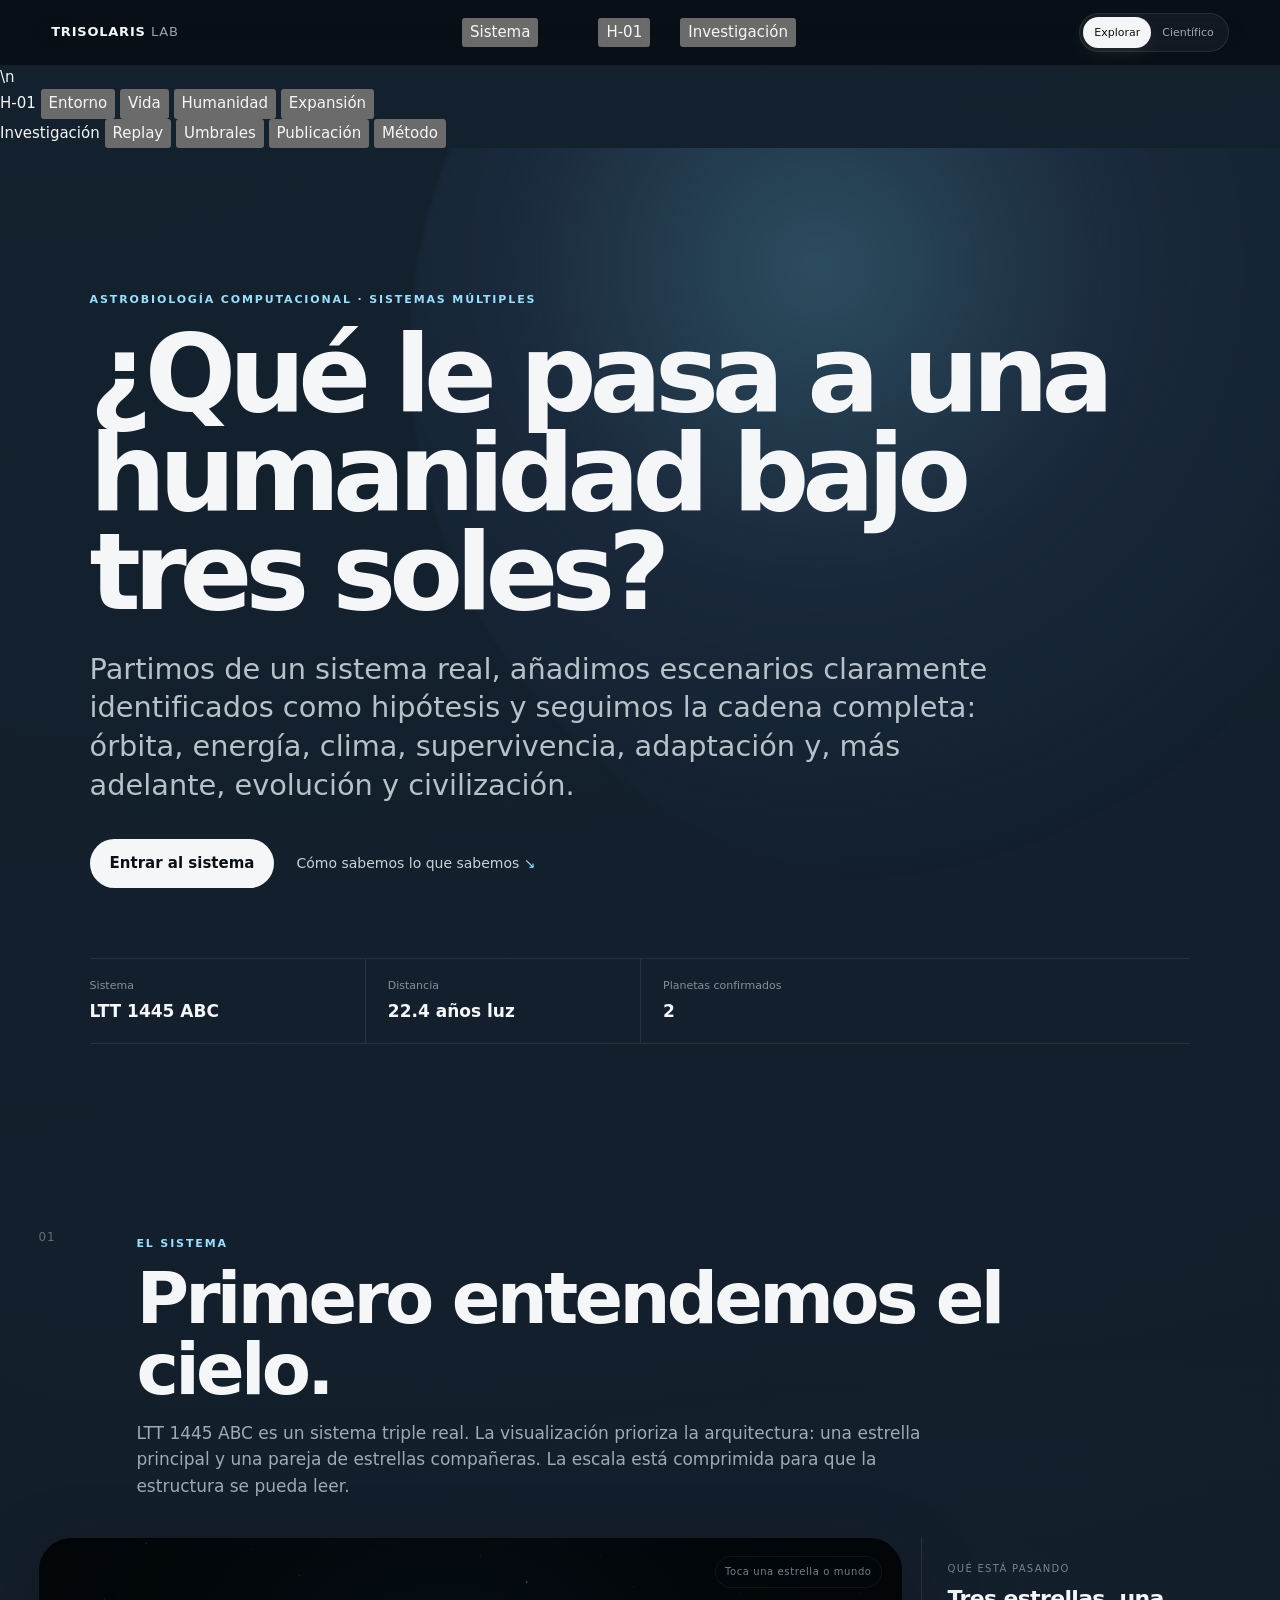
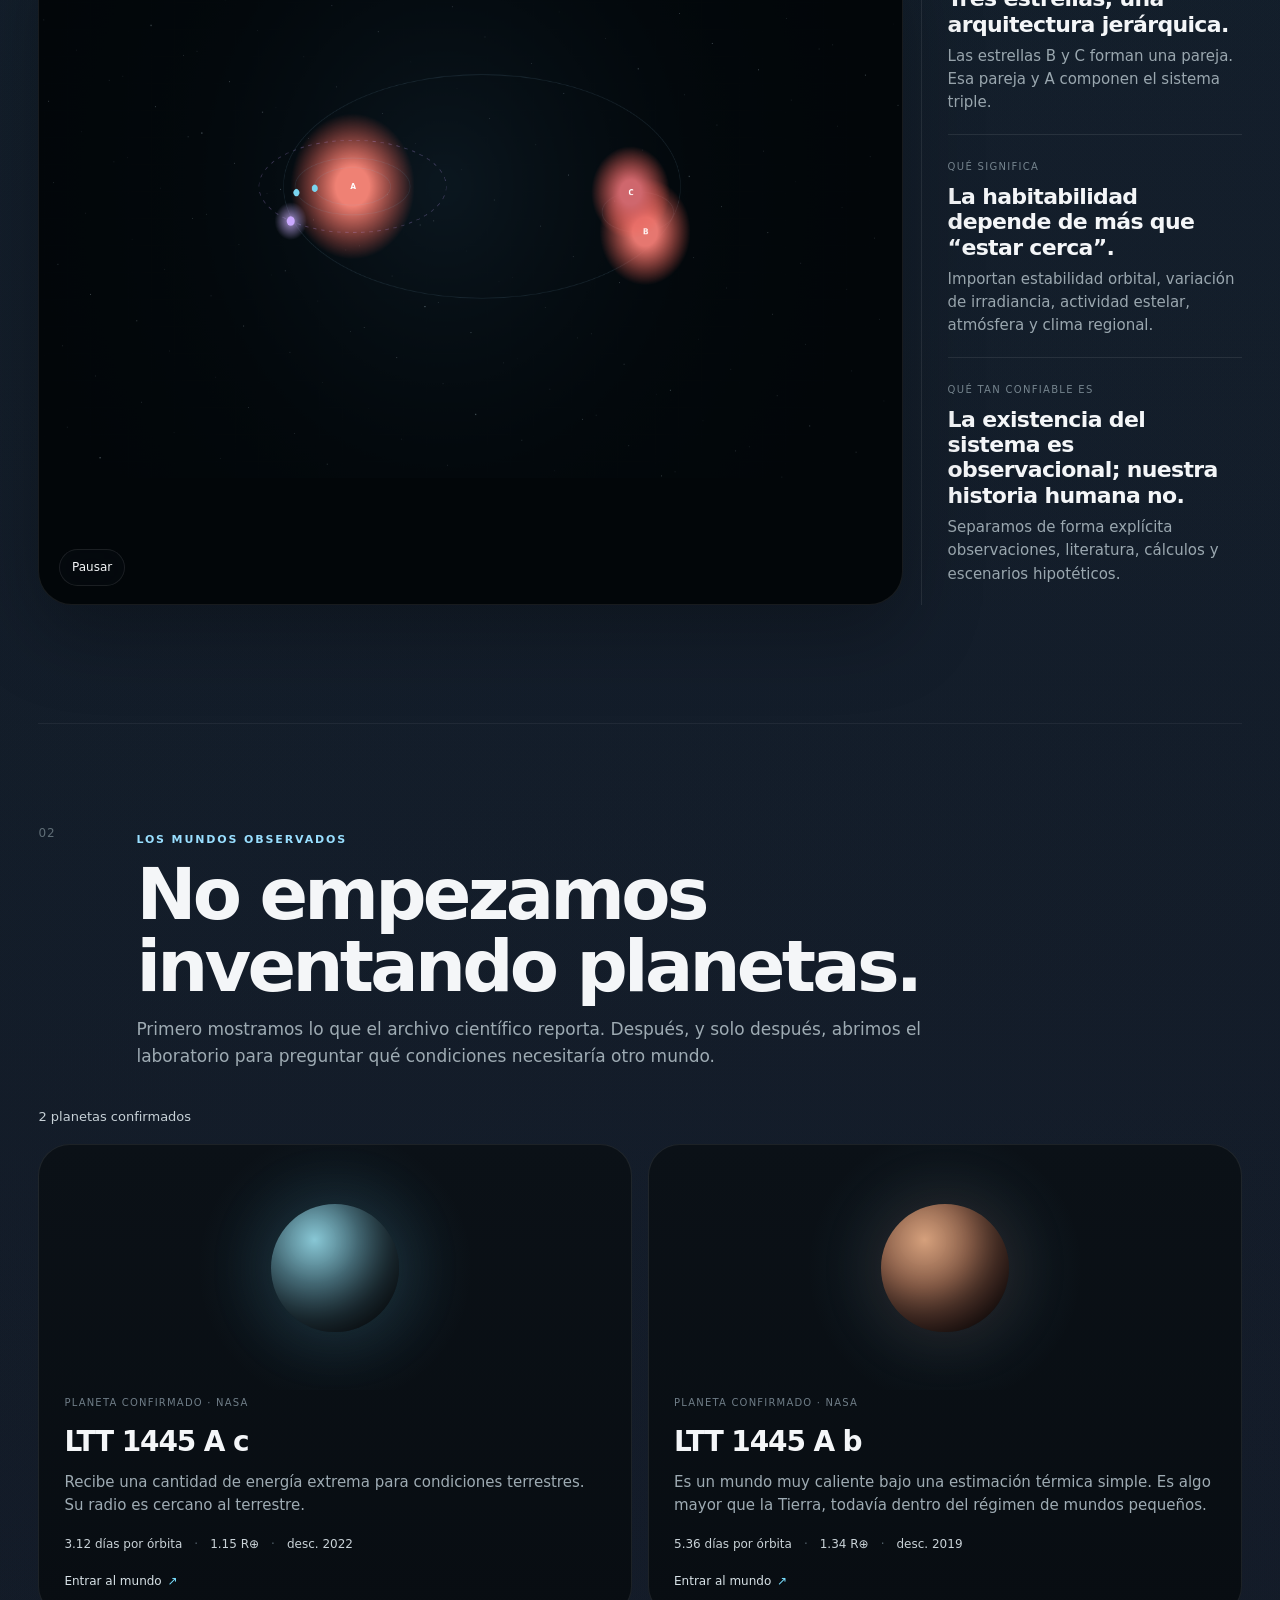
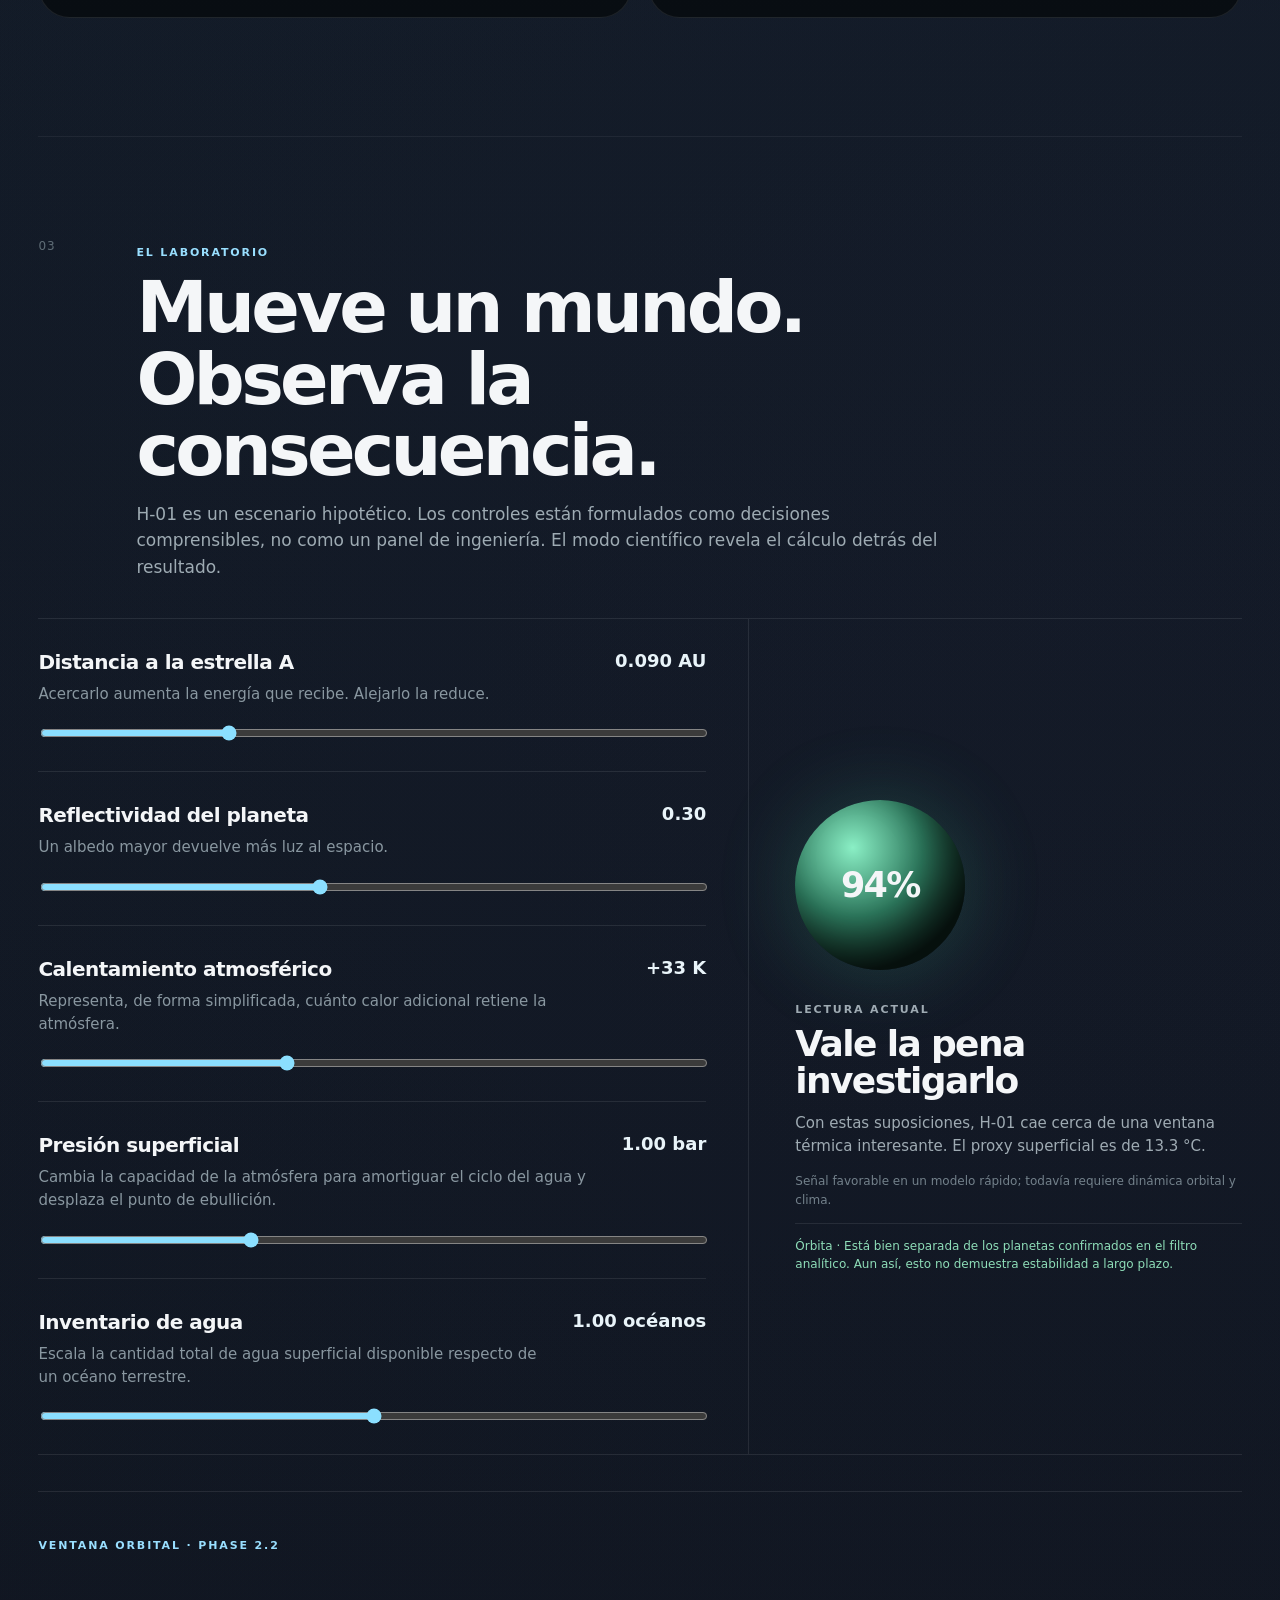
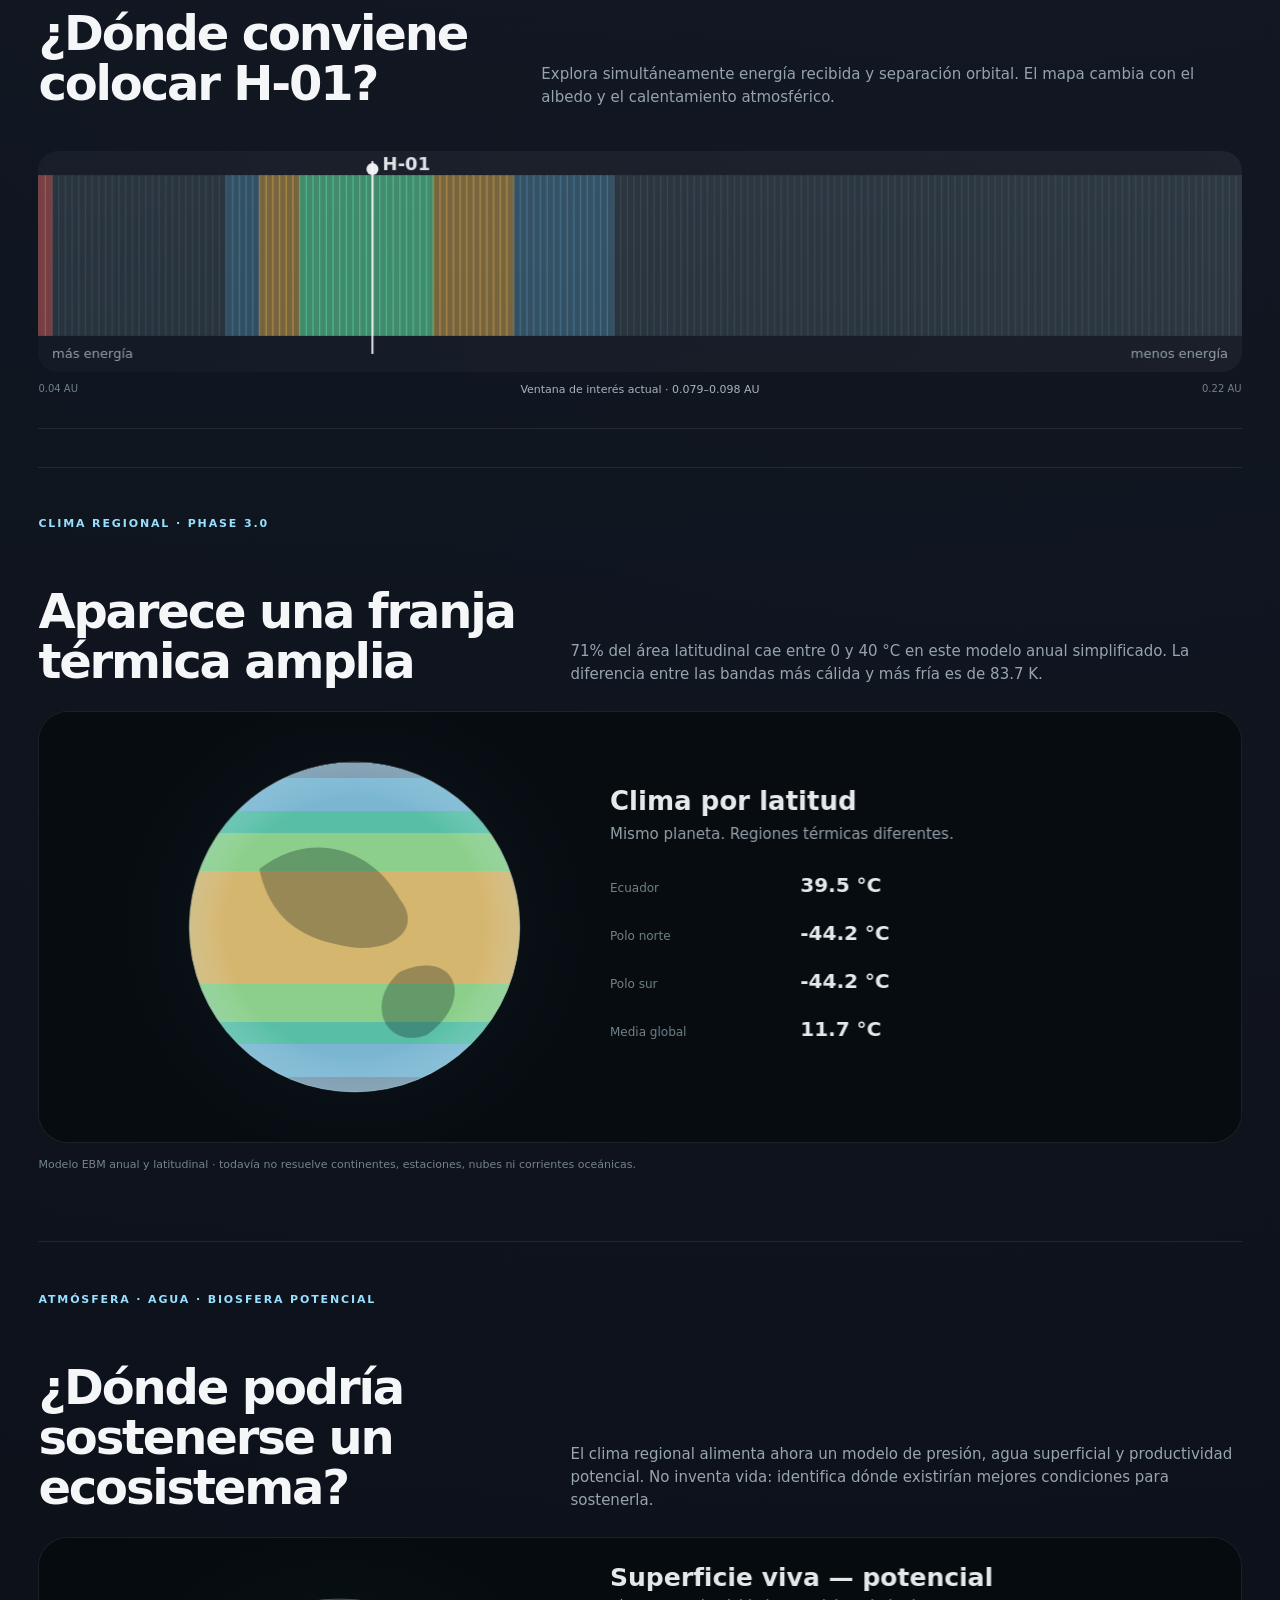
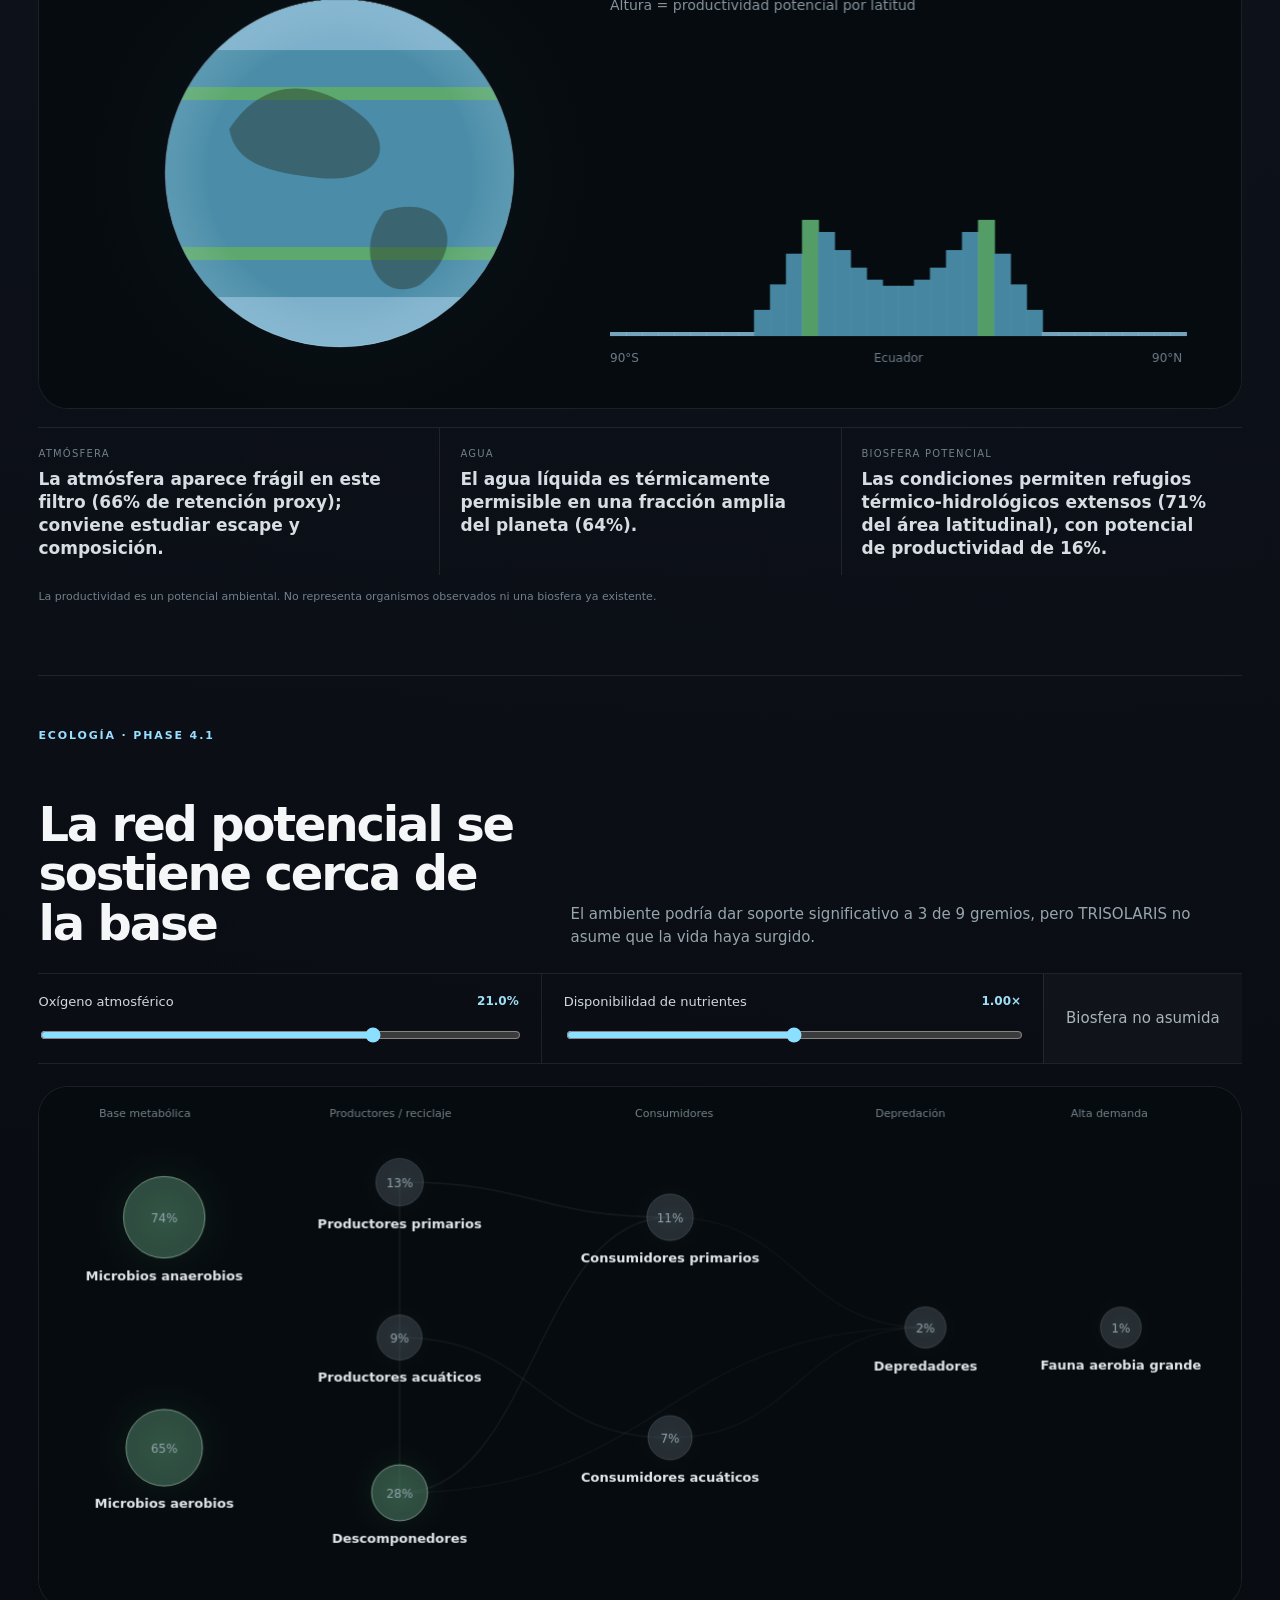
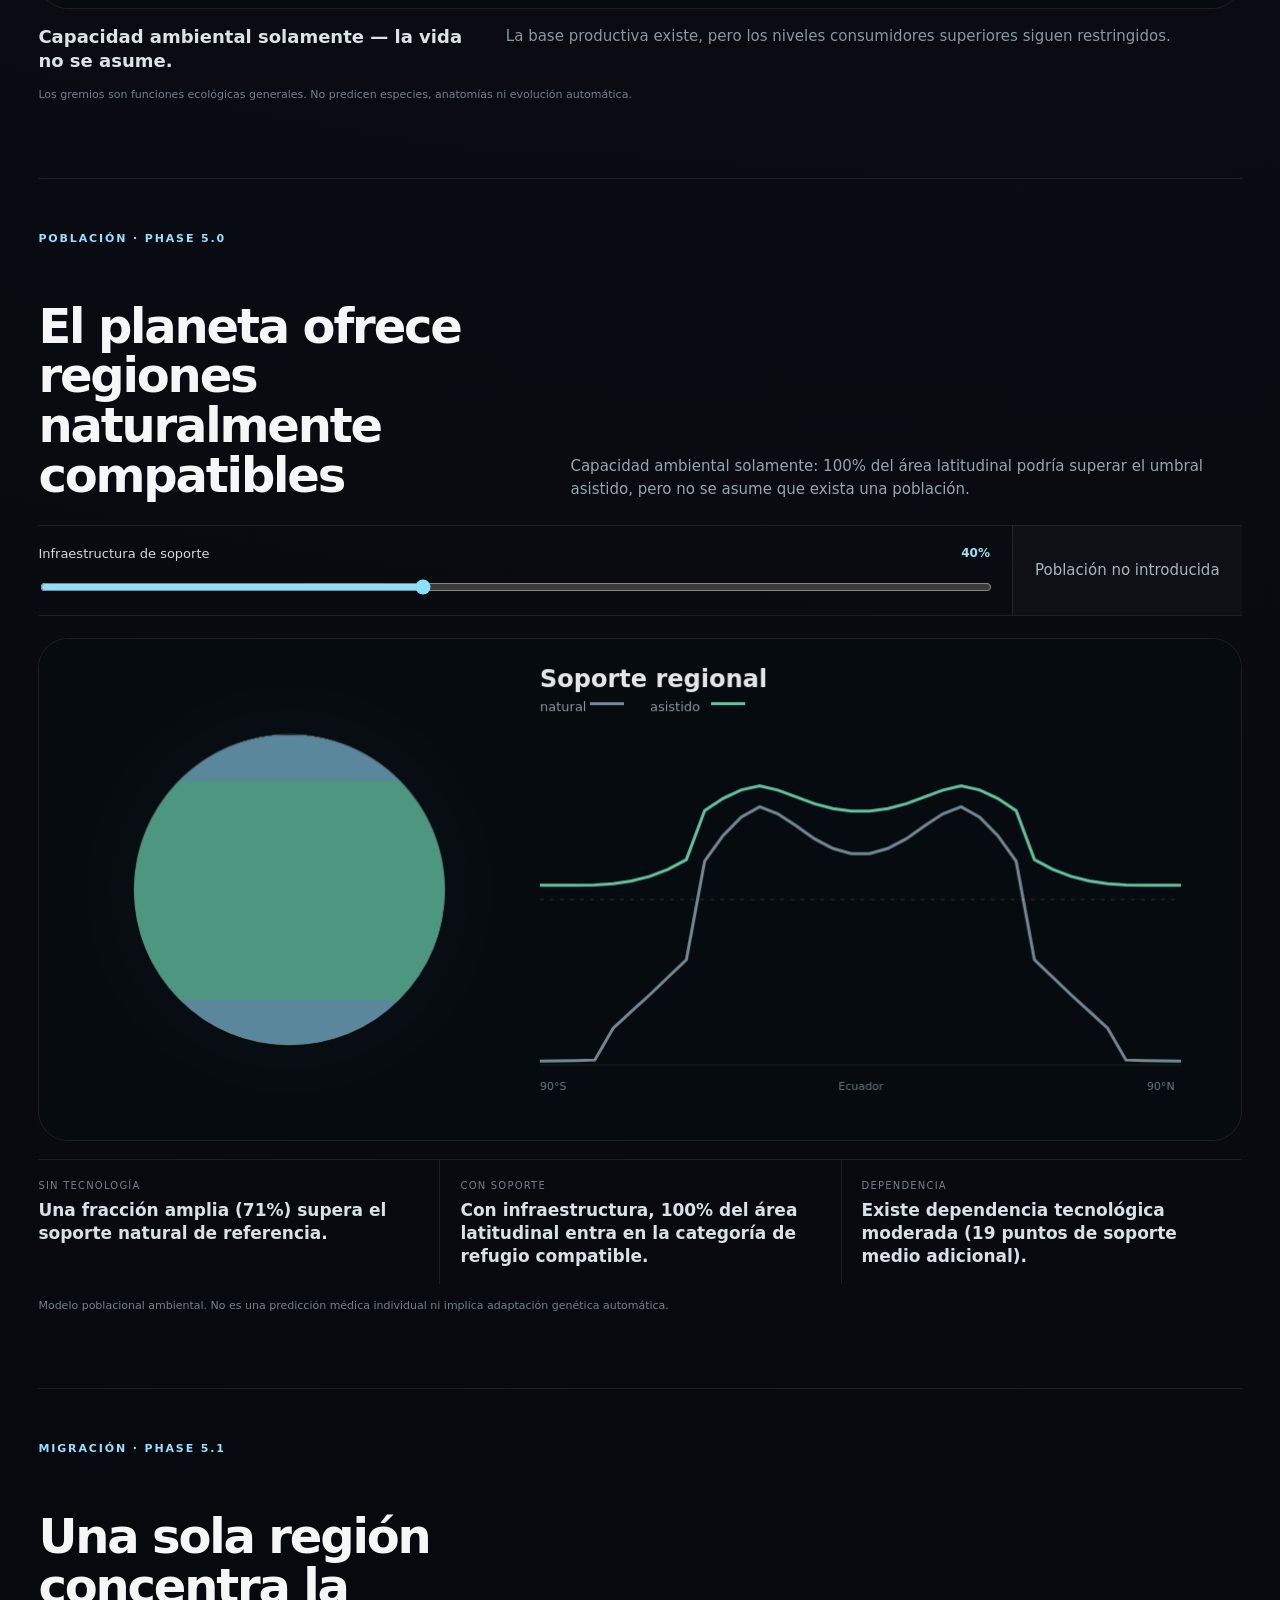
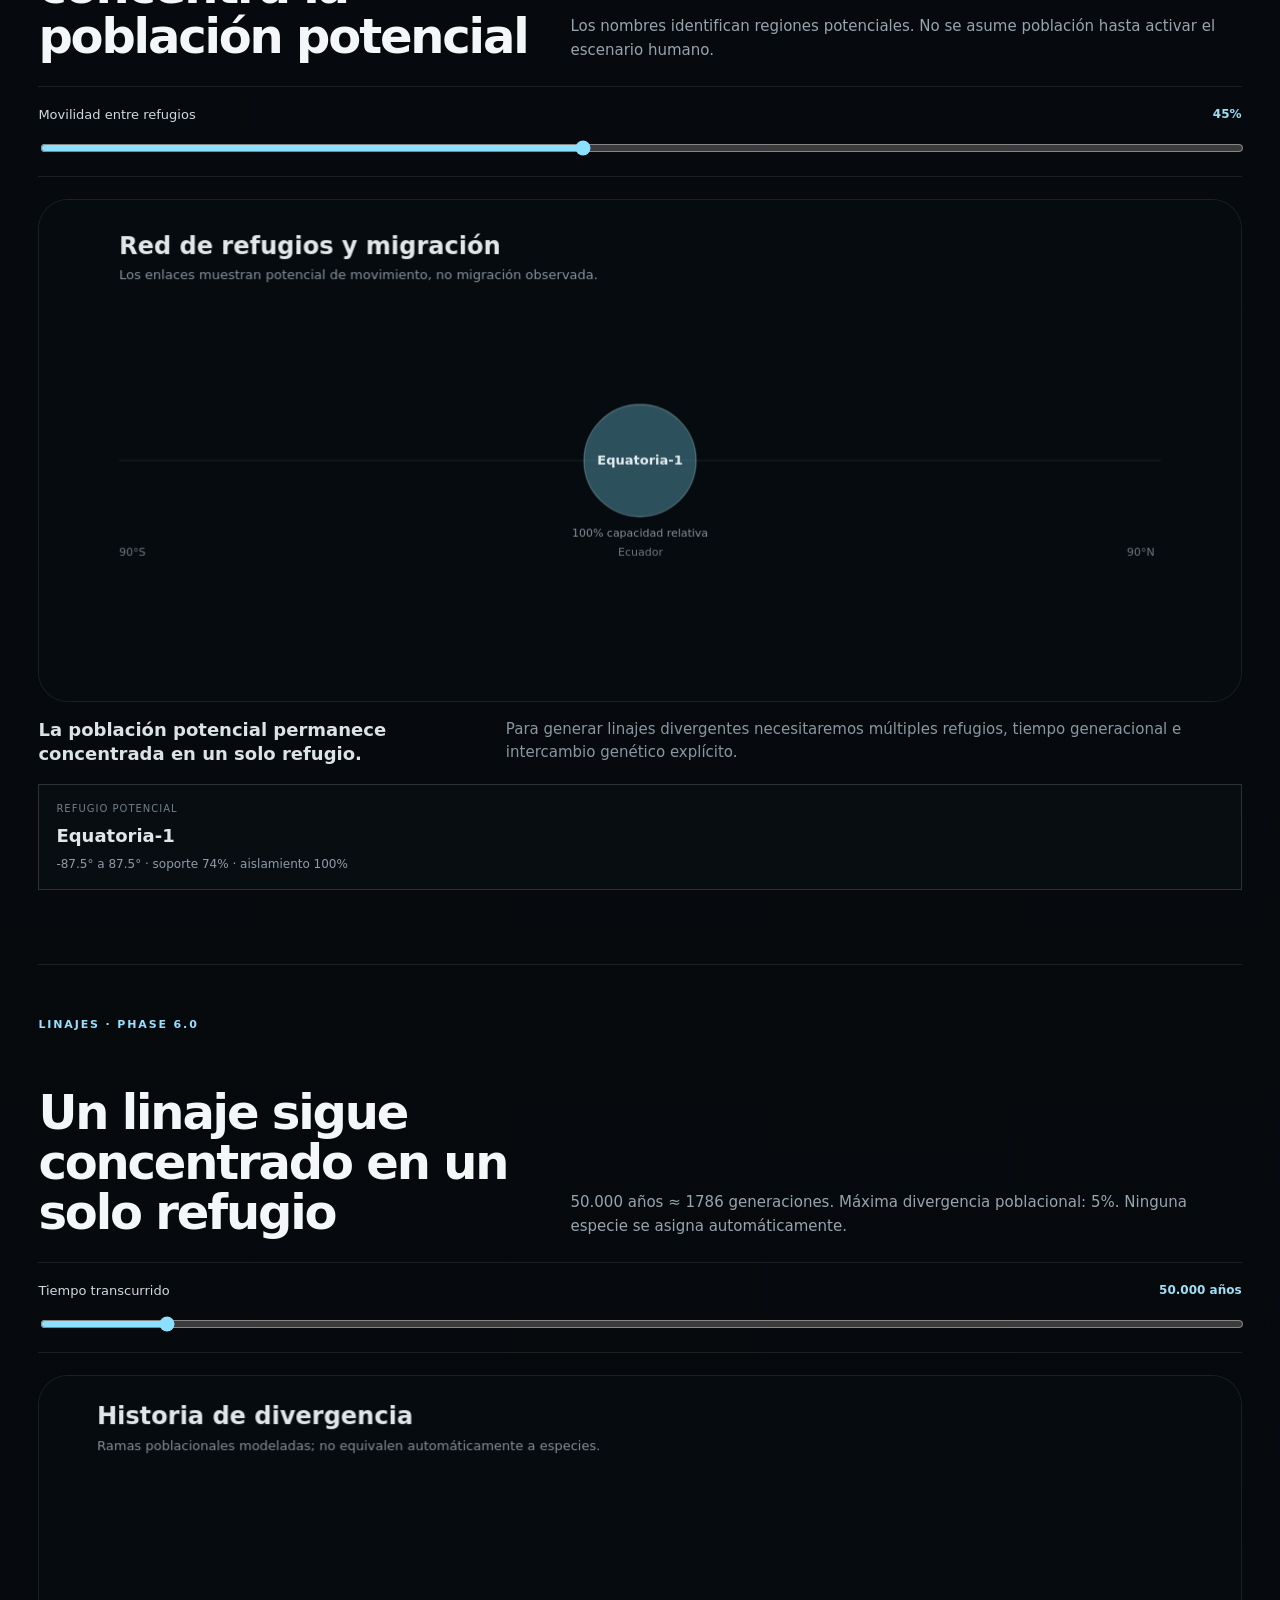
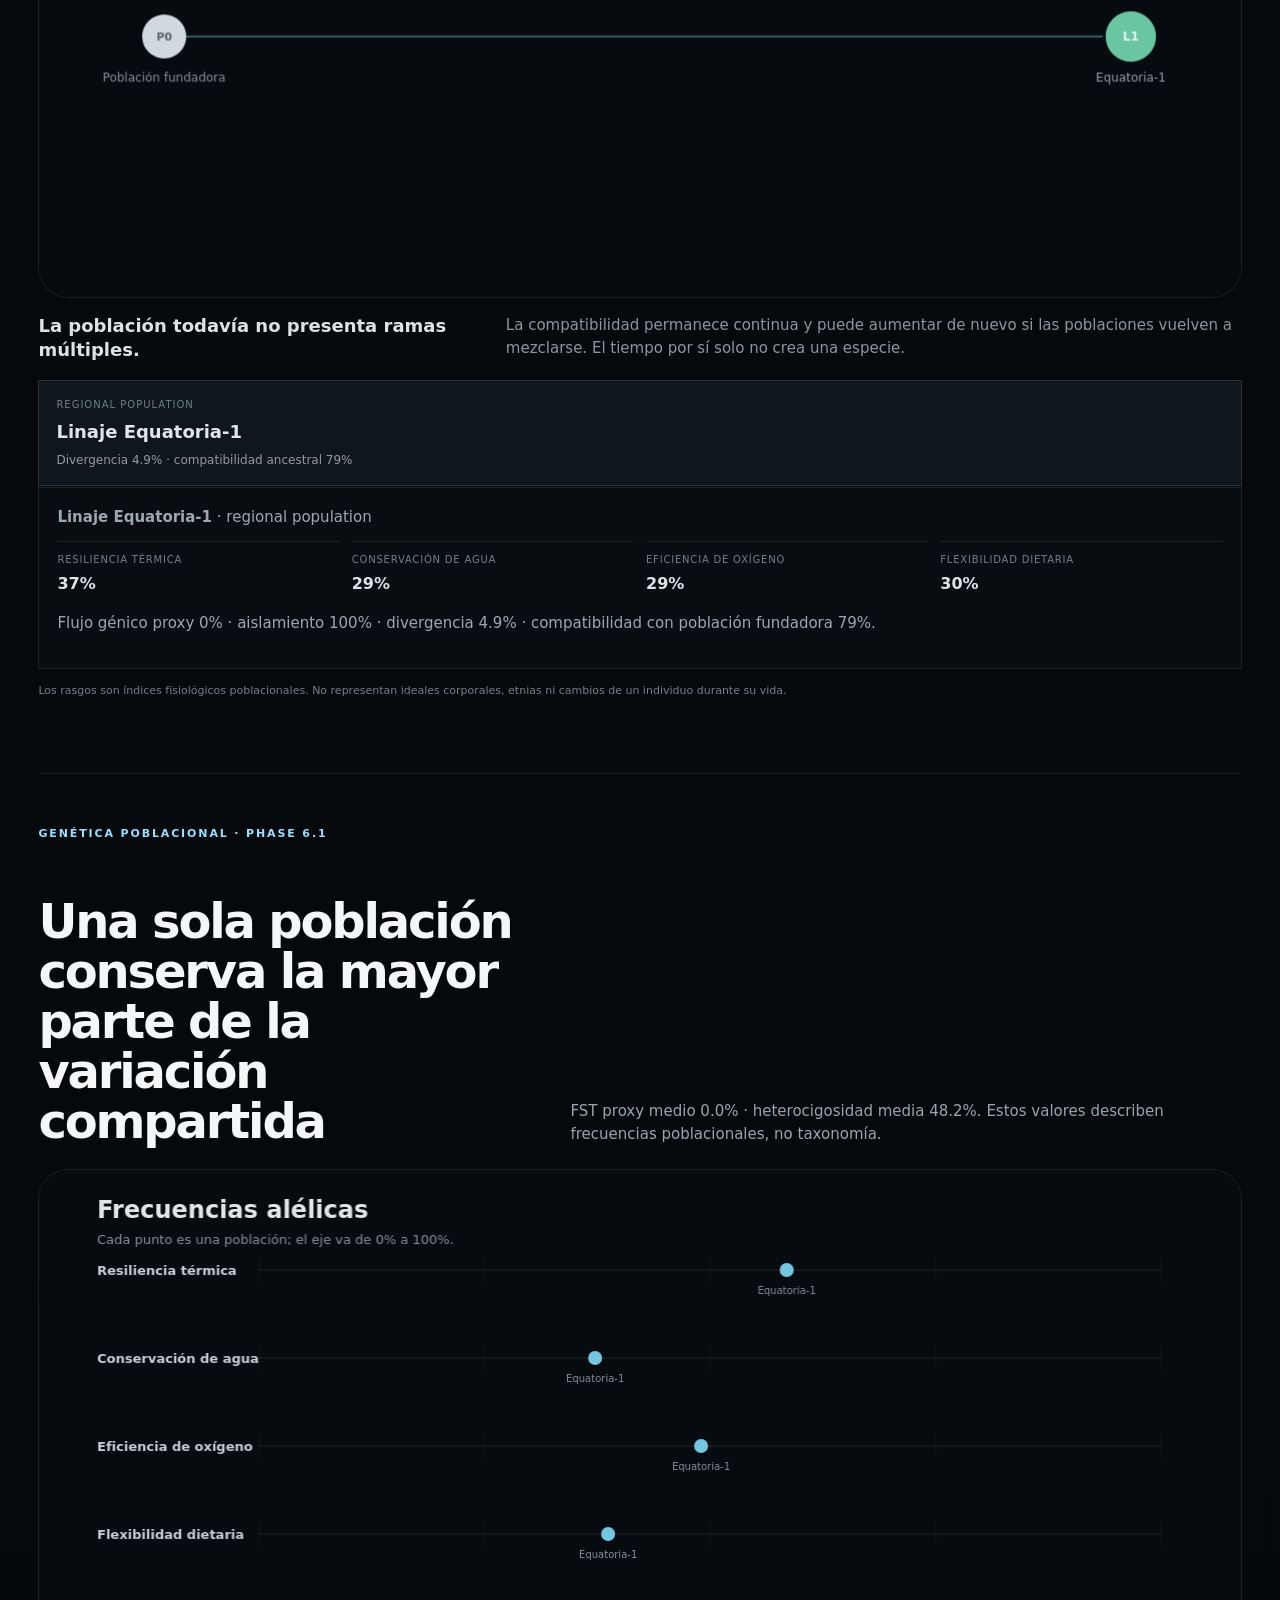
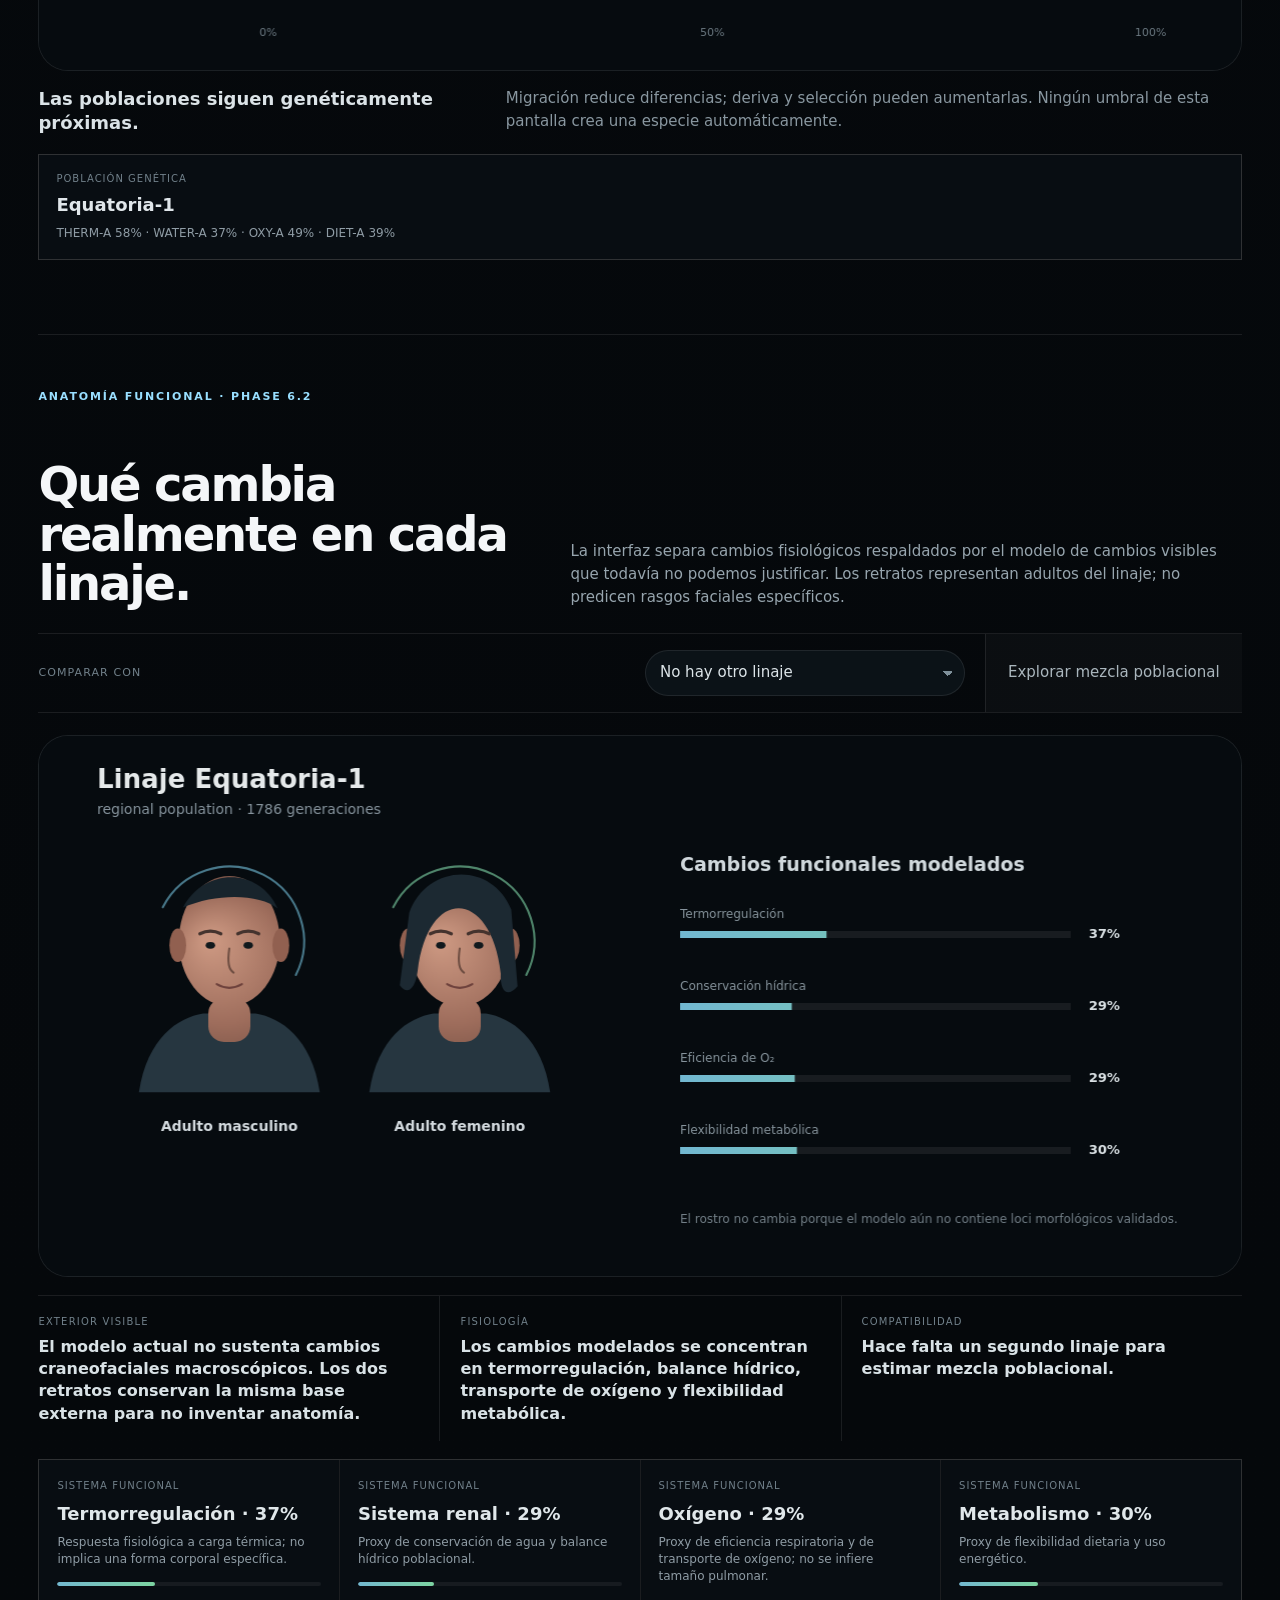
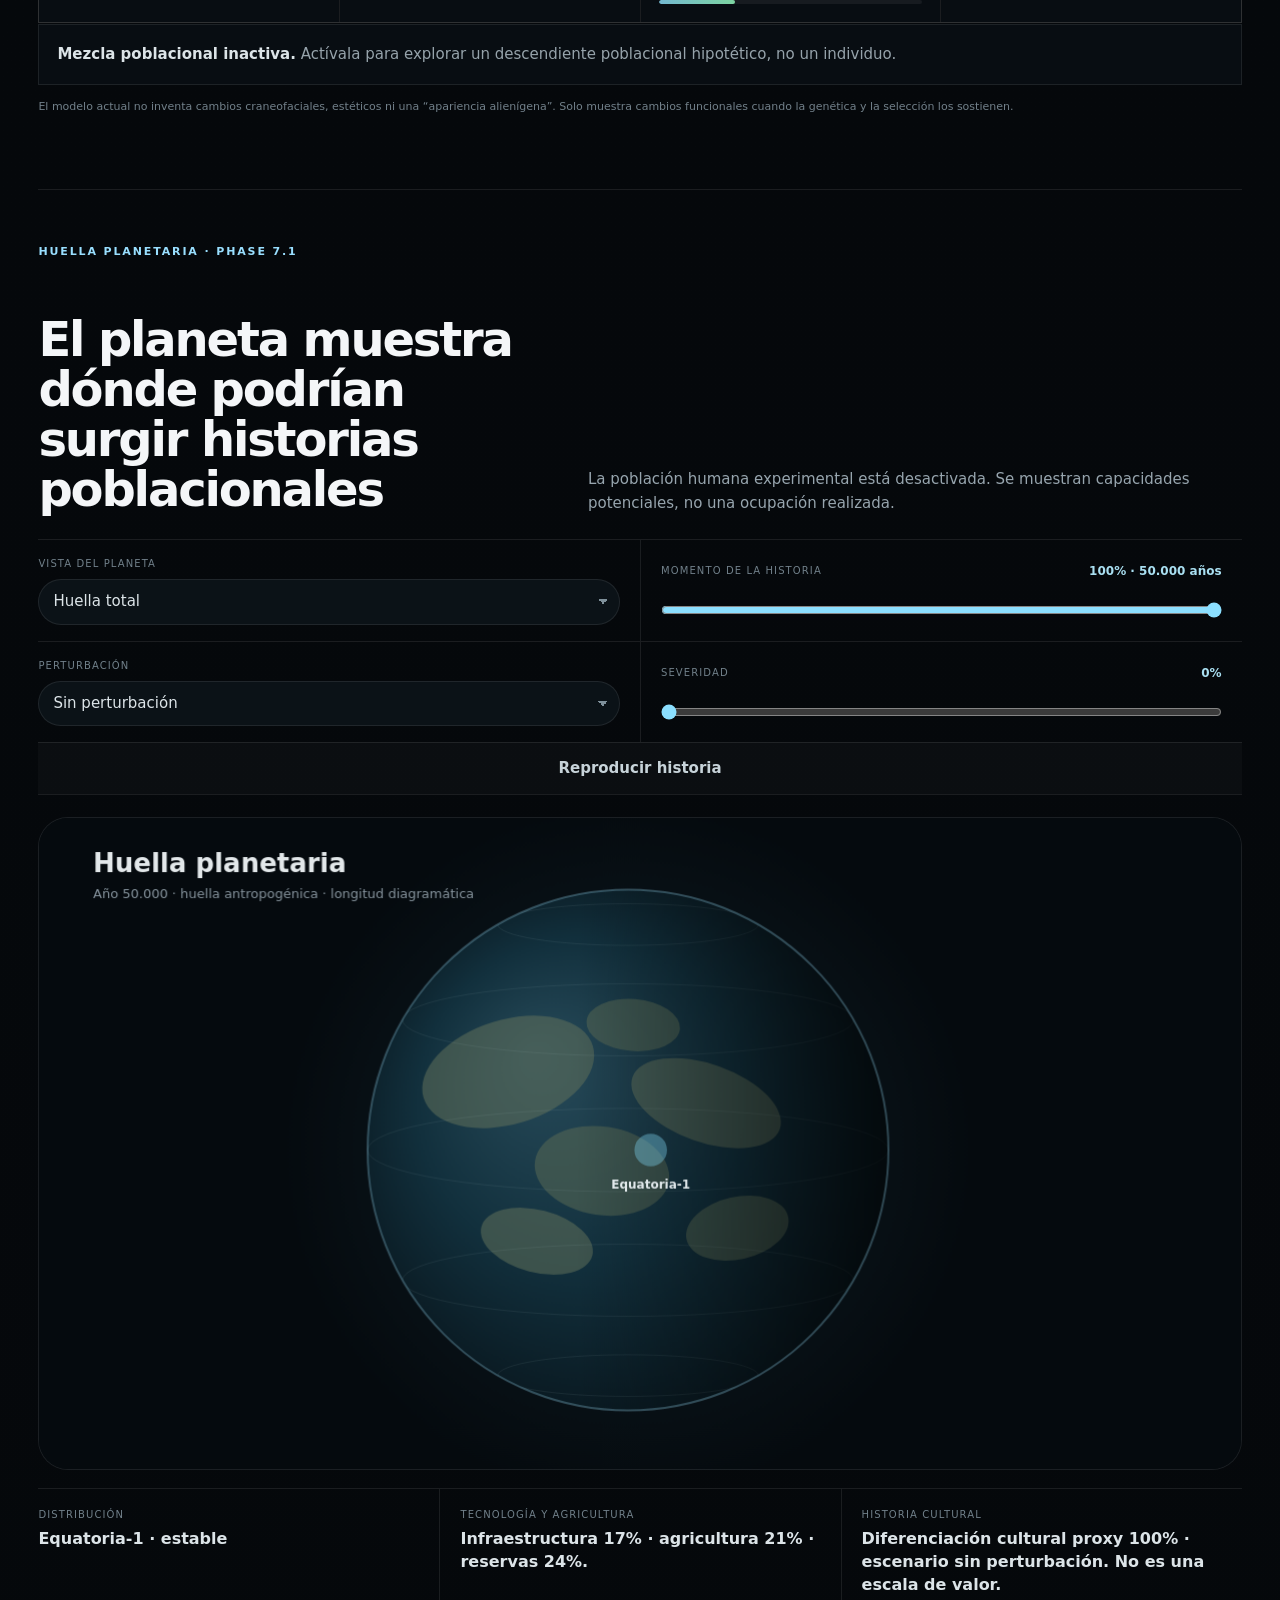
==== commit c12e6b4f: "ux v4: identify observed-world heading and intro" ====
--- a/frontend/index.html
+++ b/frontend/index.html
@@ -137,7 +137,7 @@
         <div>
           <p class="eyebrow">LOS MUNDOS OBSERVADOS</p>
           <h2 id="worldsTitle">No empezamos inventando planetas.</h2>
-          <p>
+          <p id="worldsIntro">
             Primero mostramos lo que el archivo científico reporta. Después, y solo después, abrimos el laboratorio
             para preguntar qué condiciones necesitaría otro mundo.
           </p>
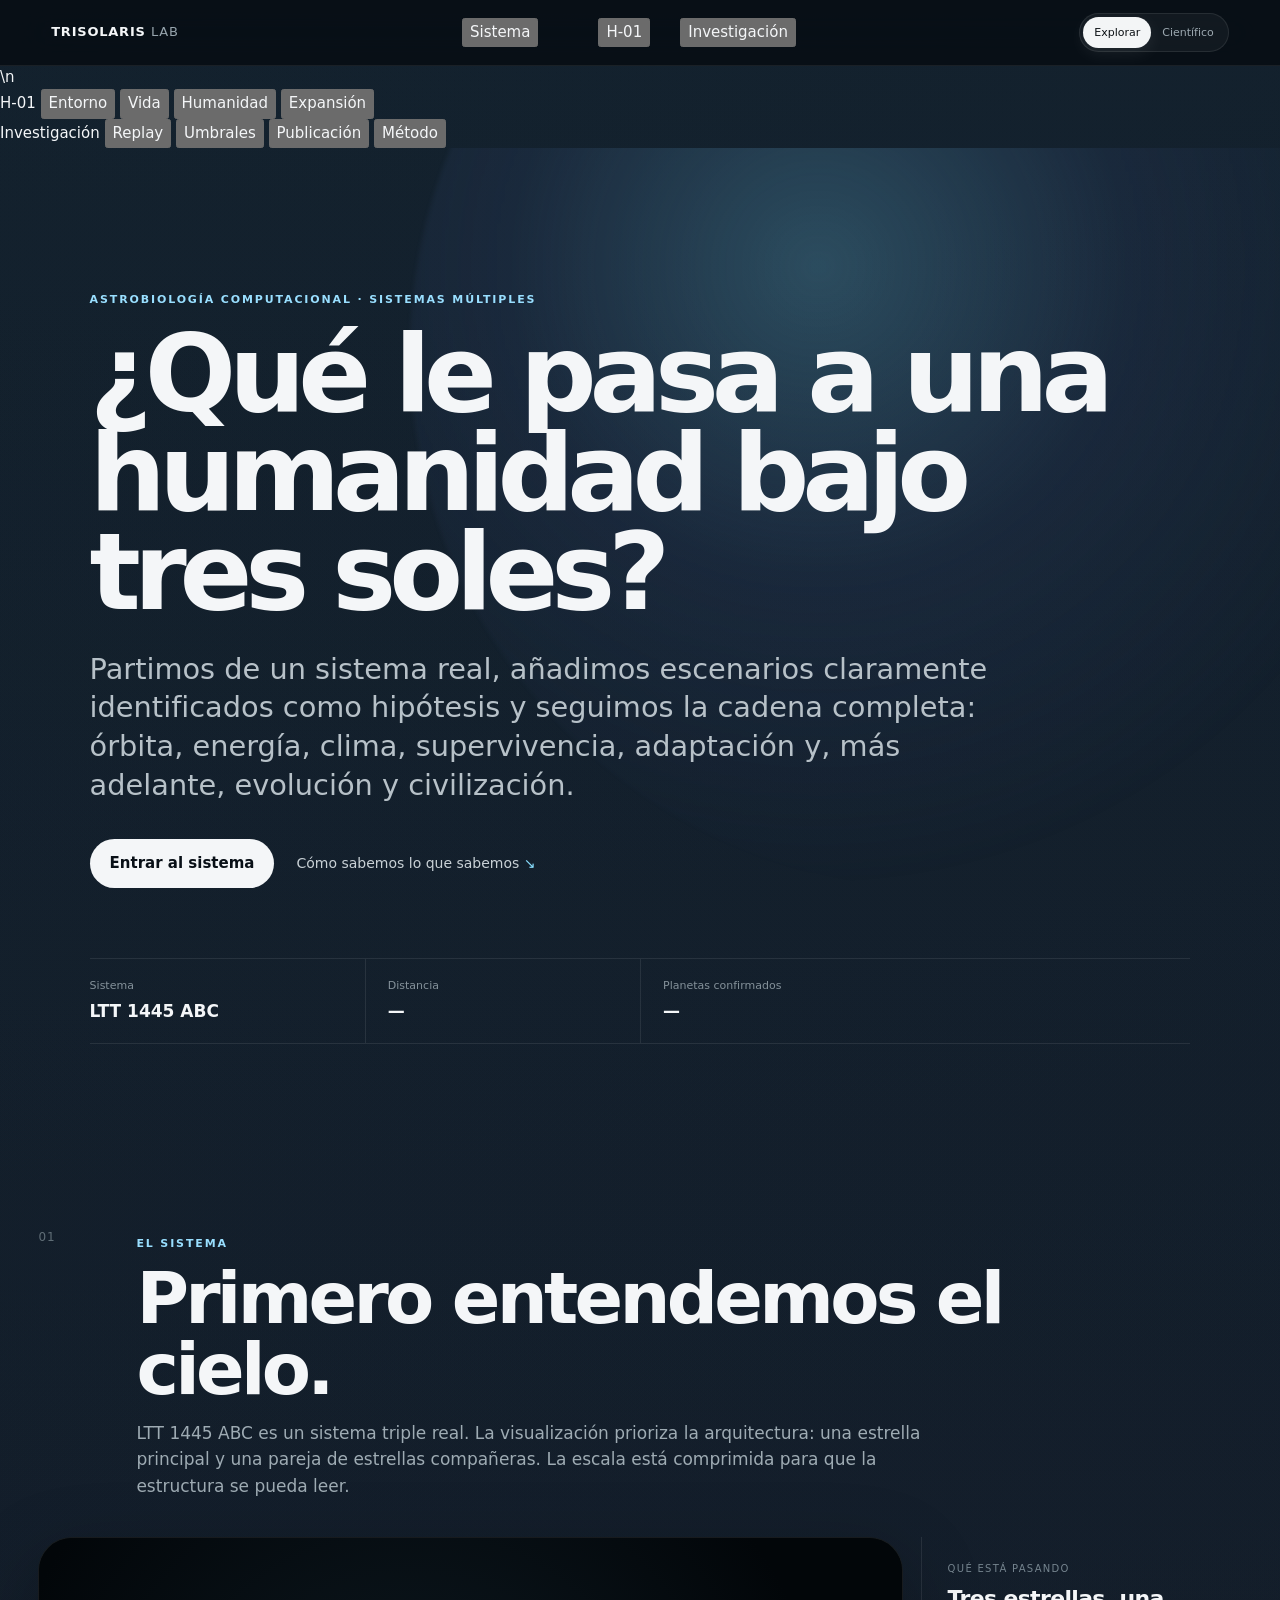
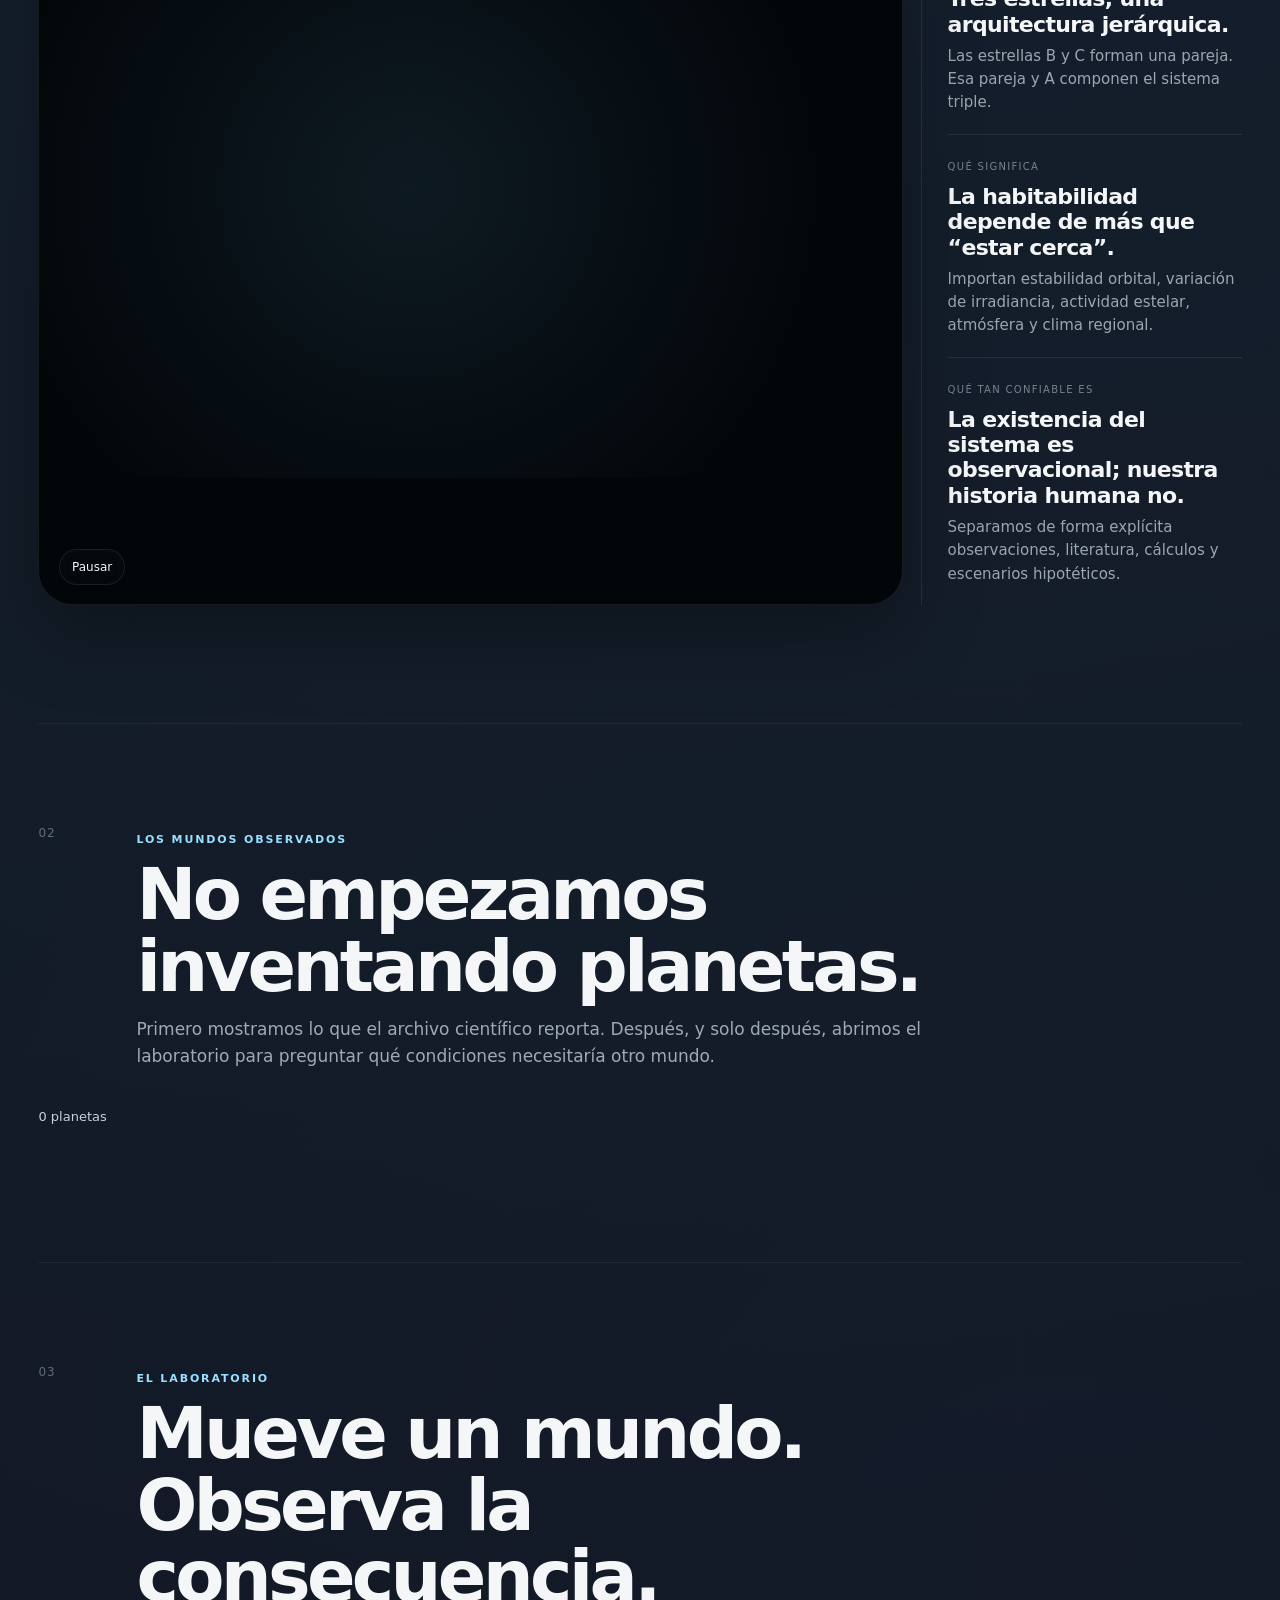
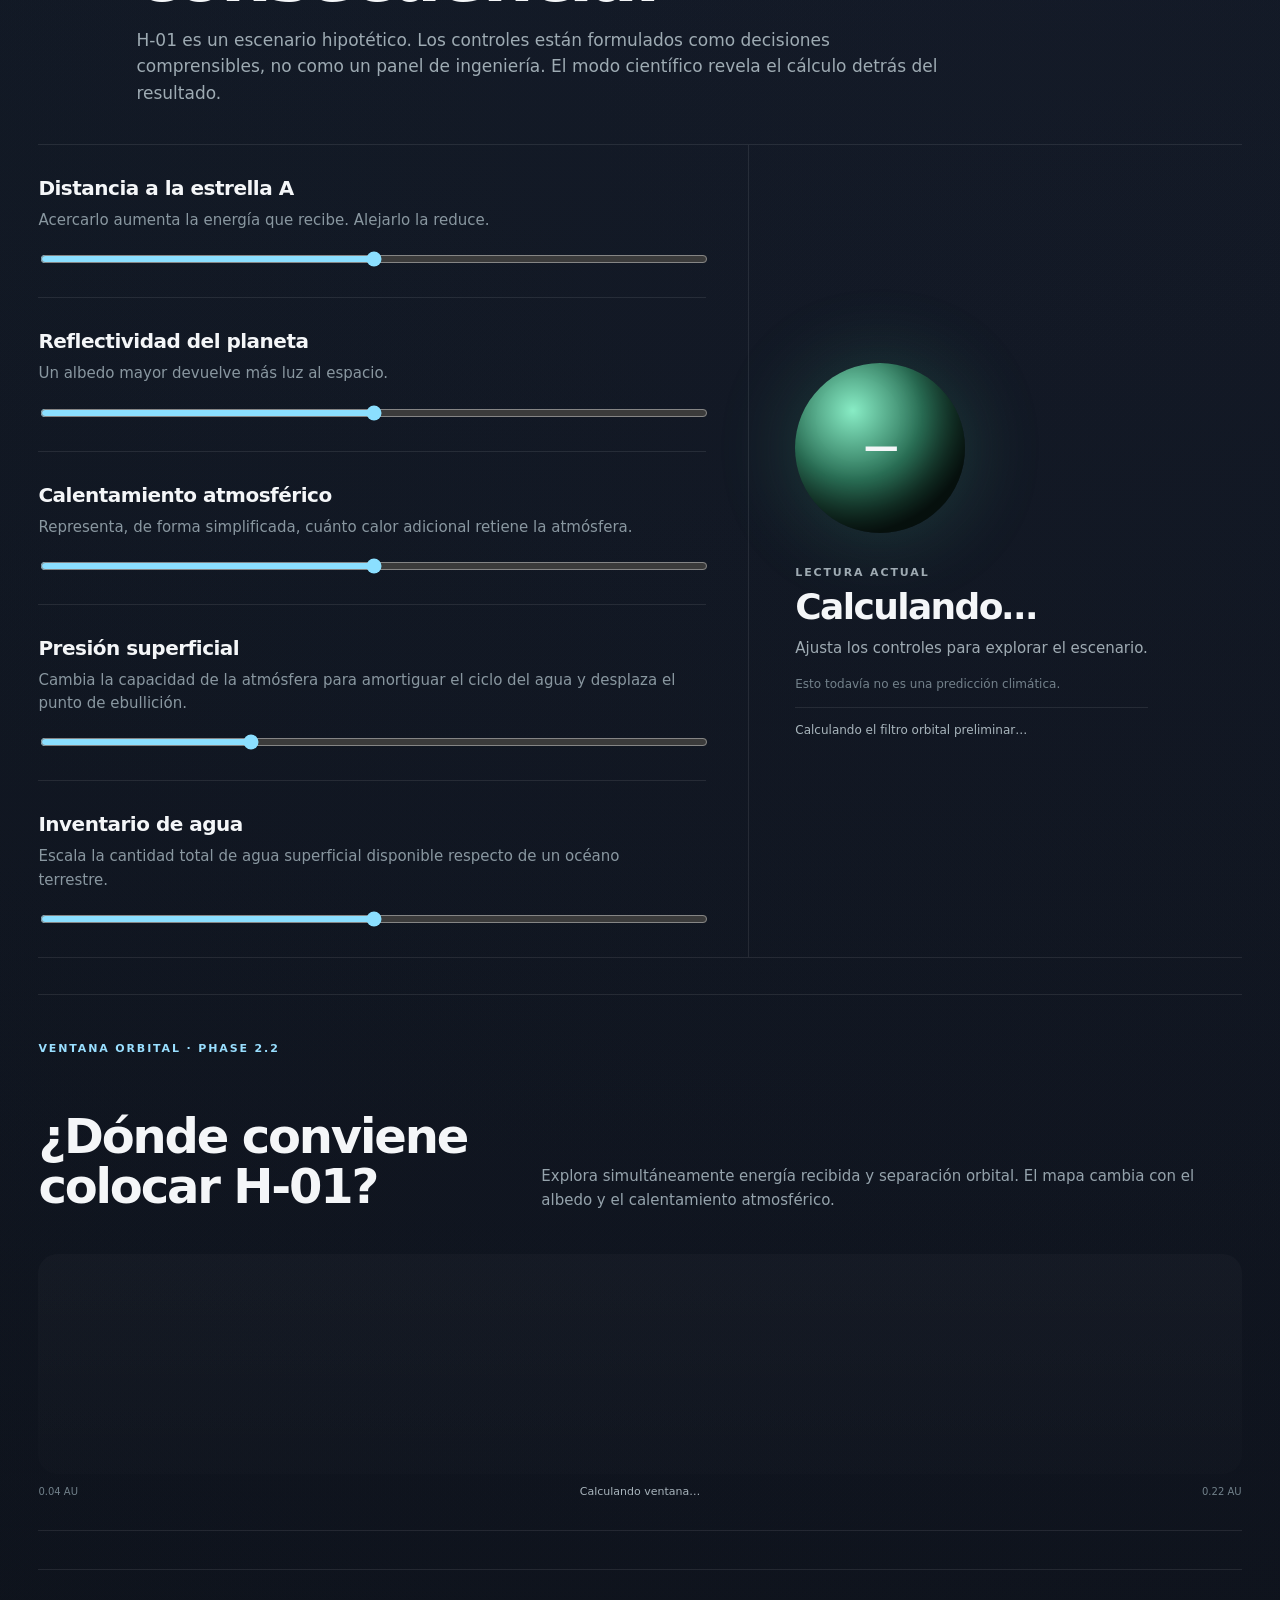
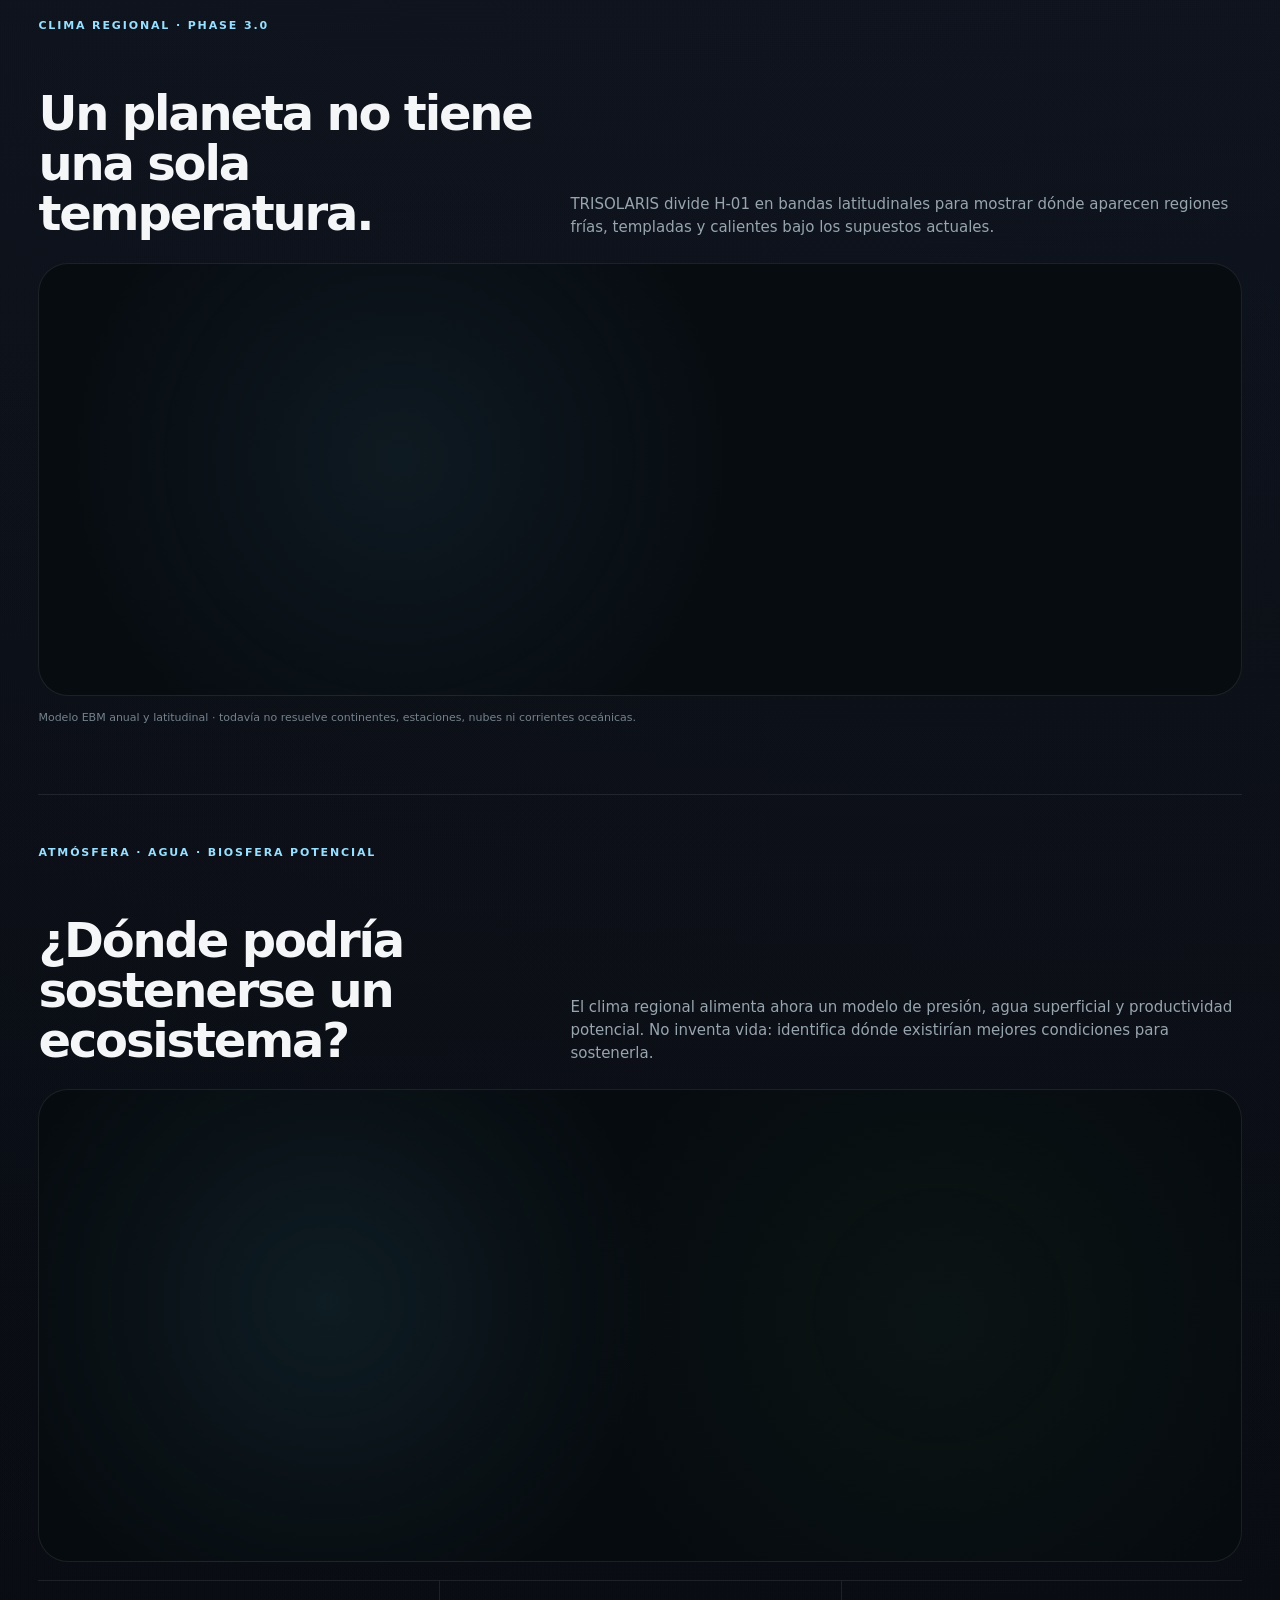
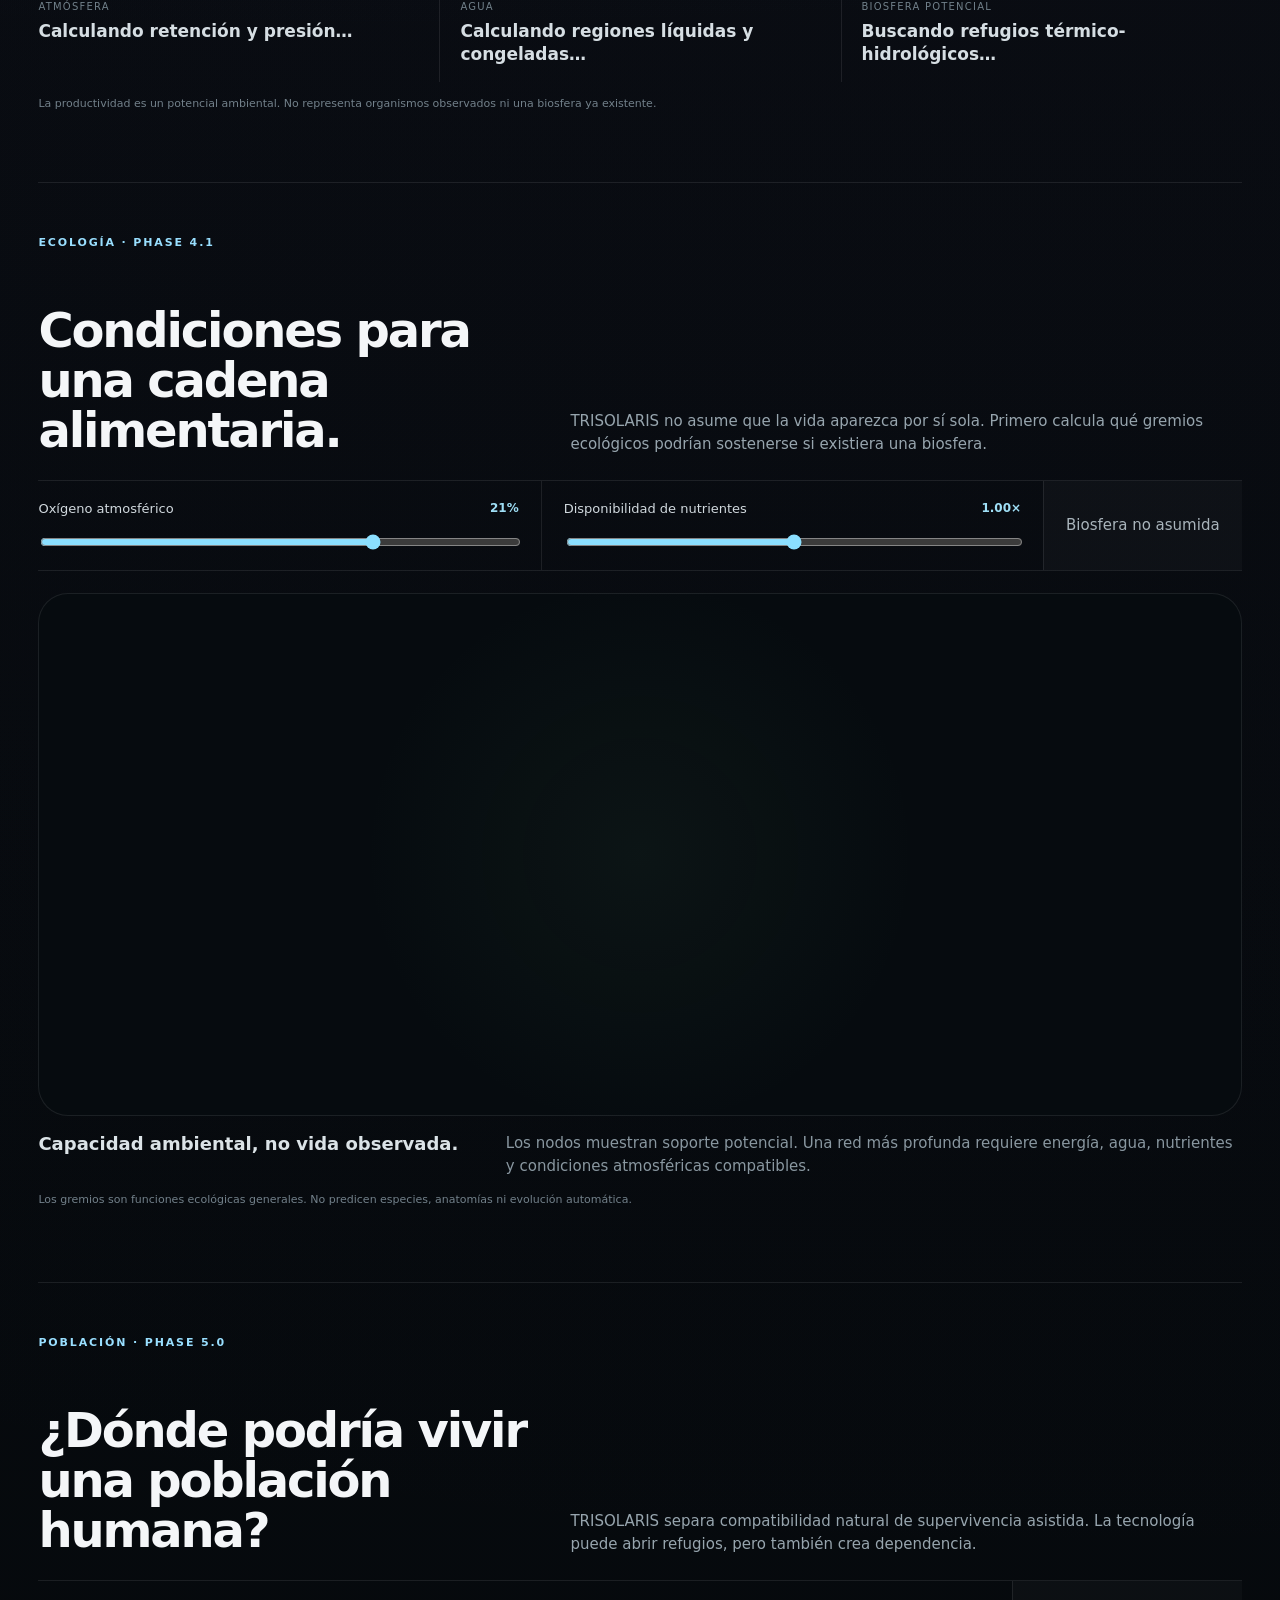
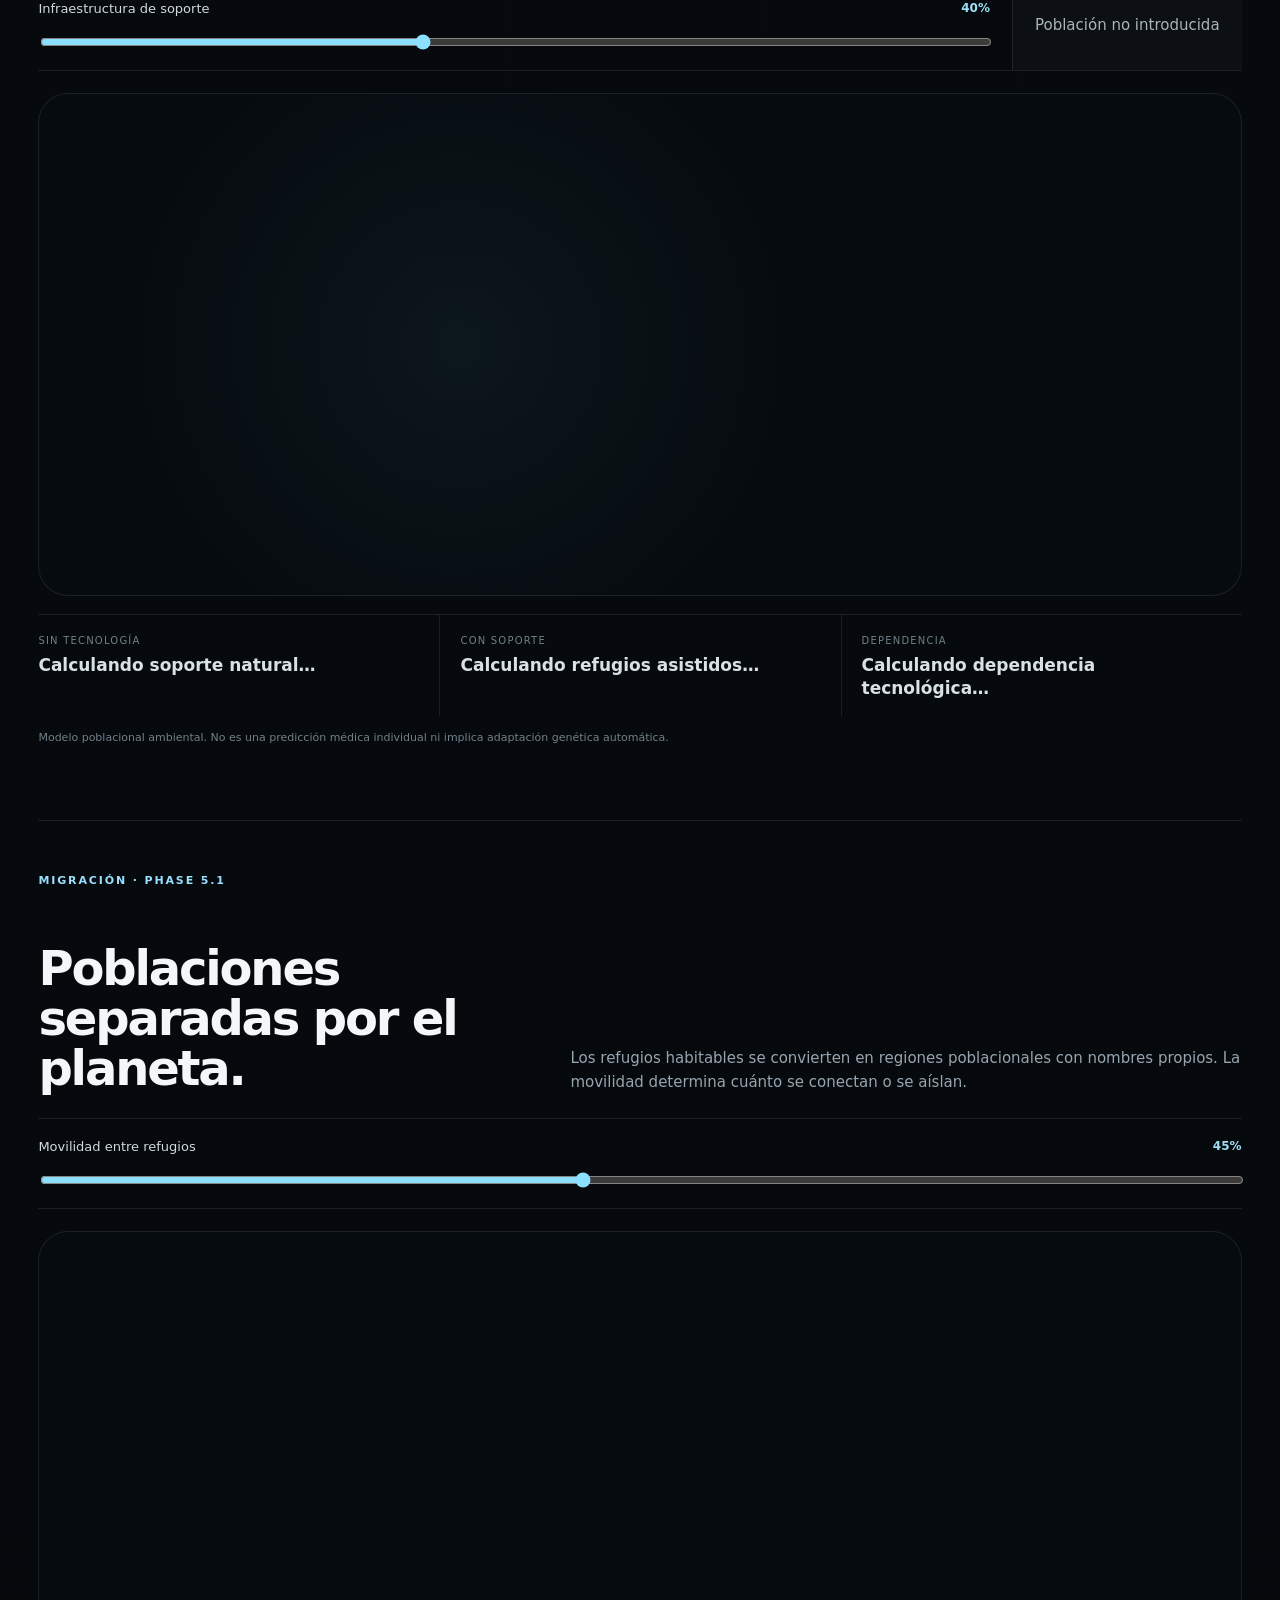
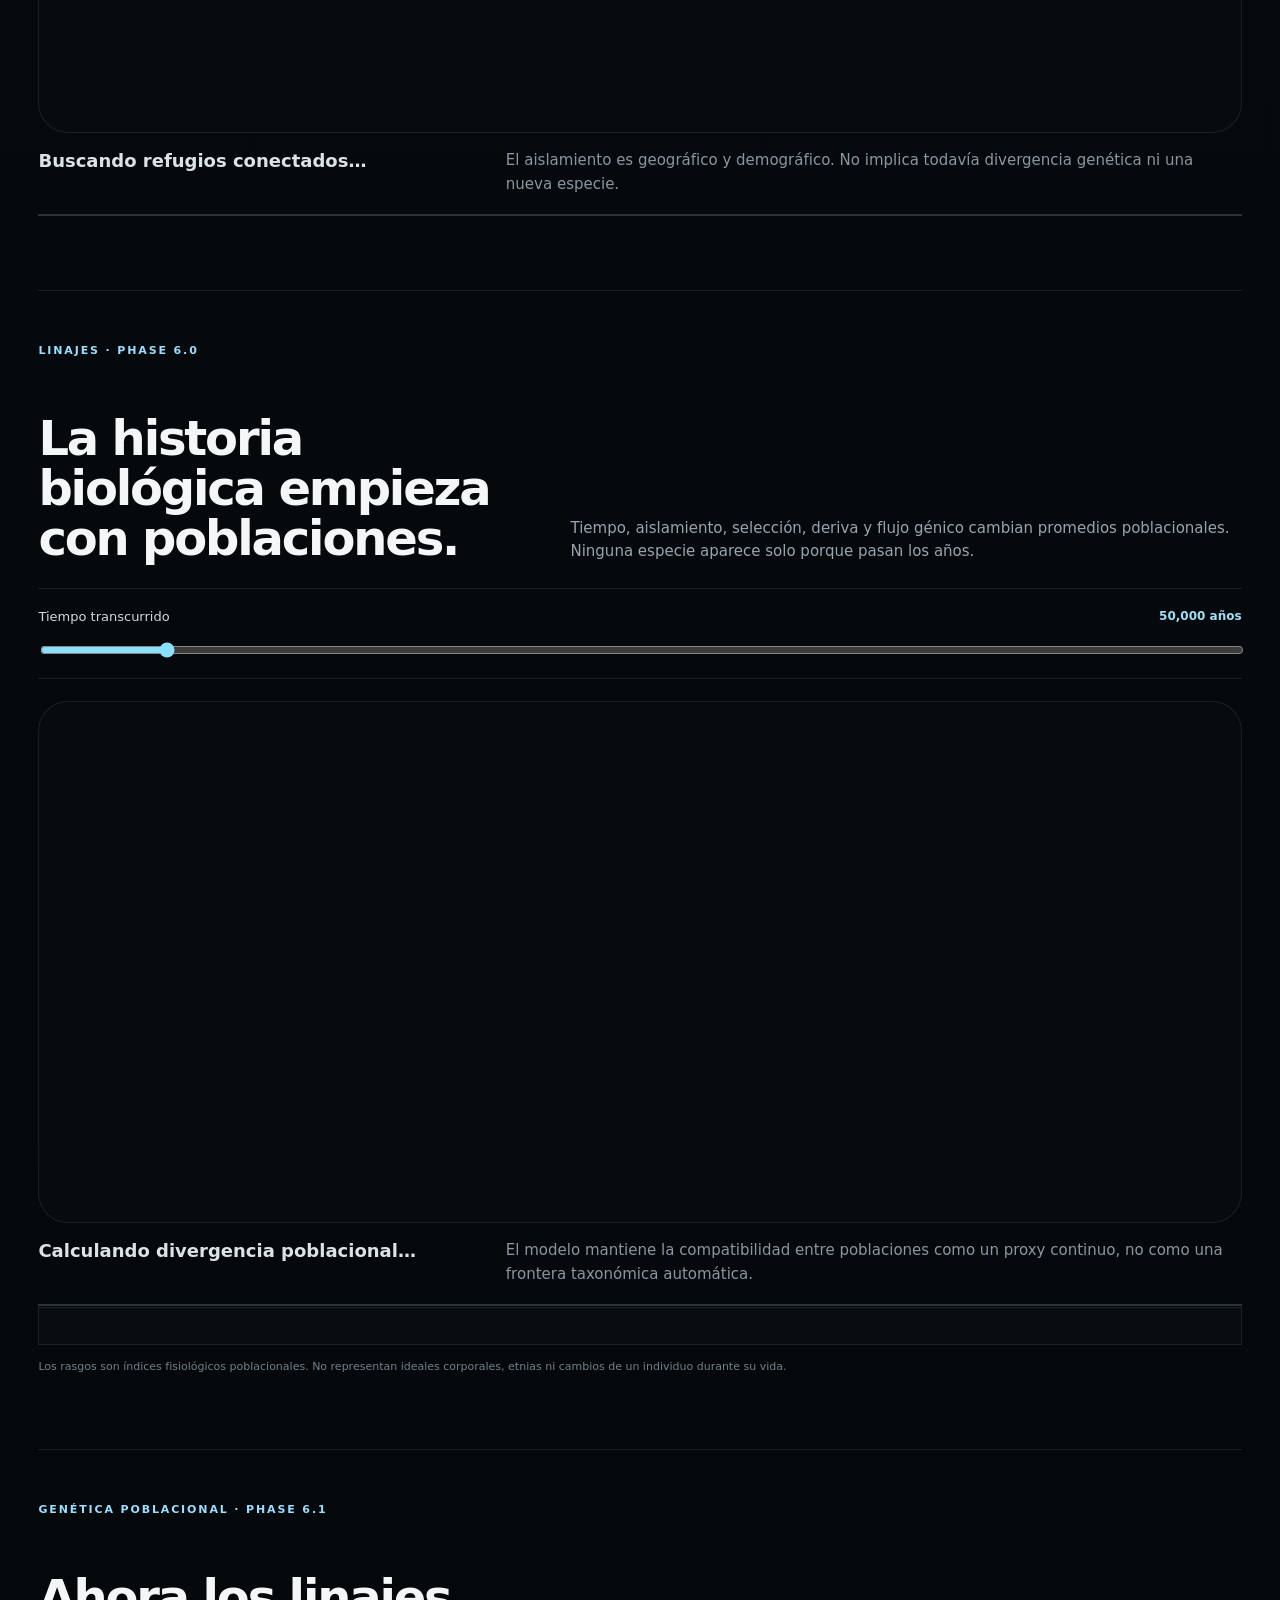
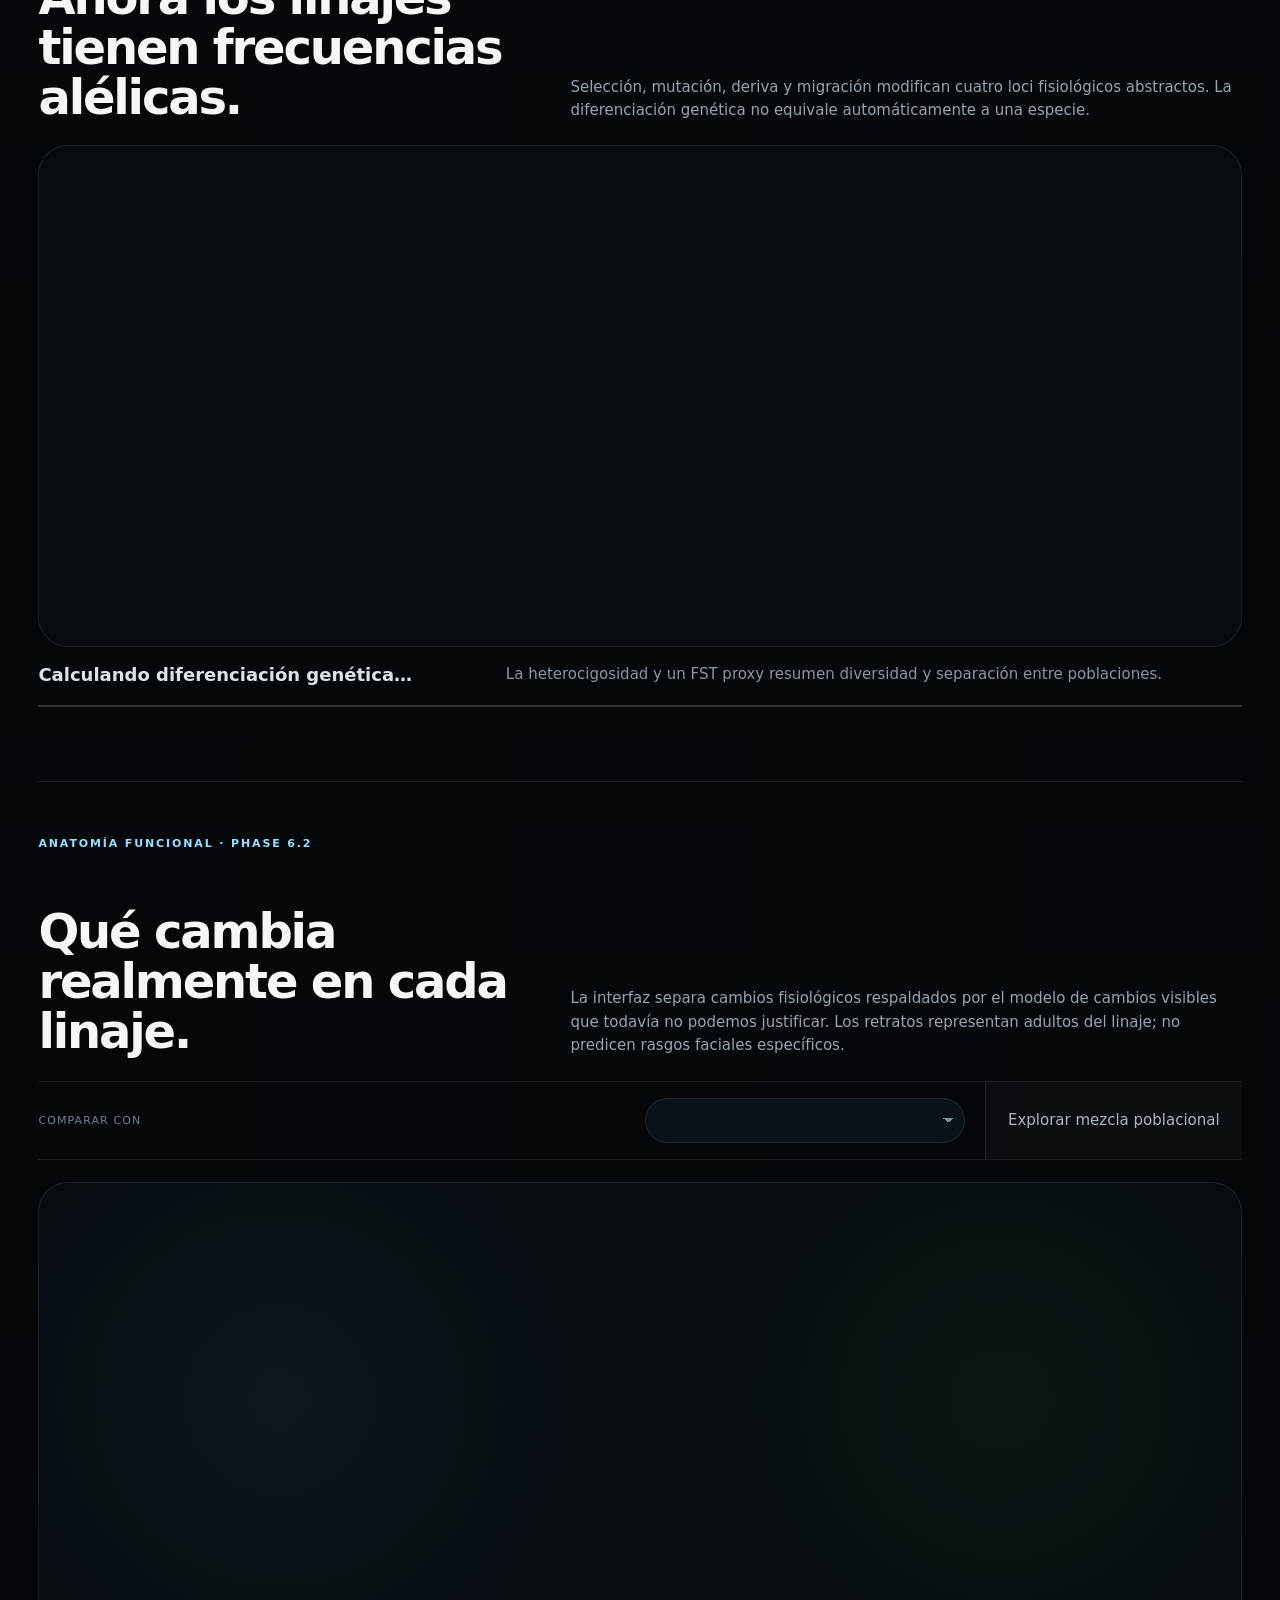
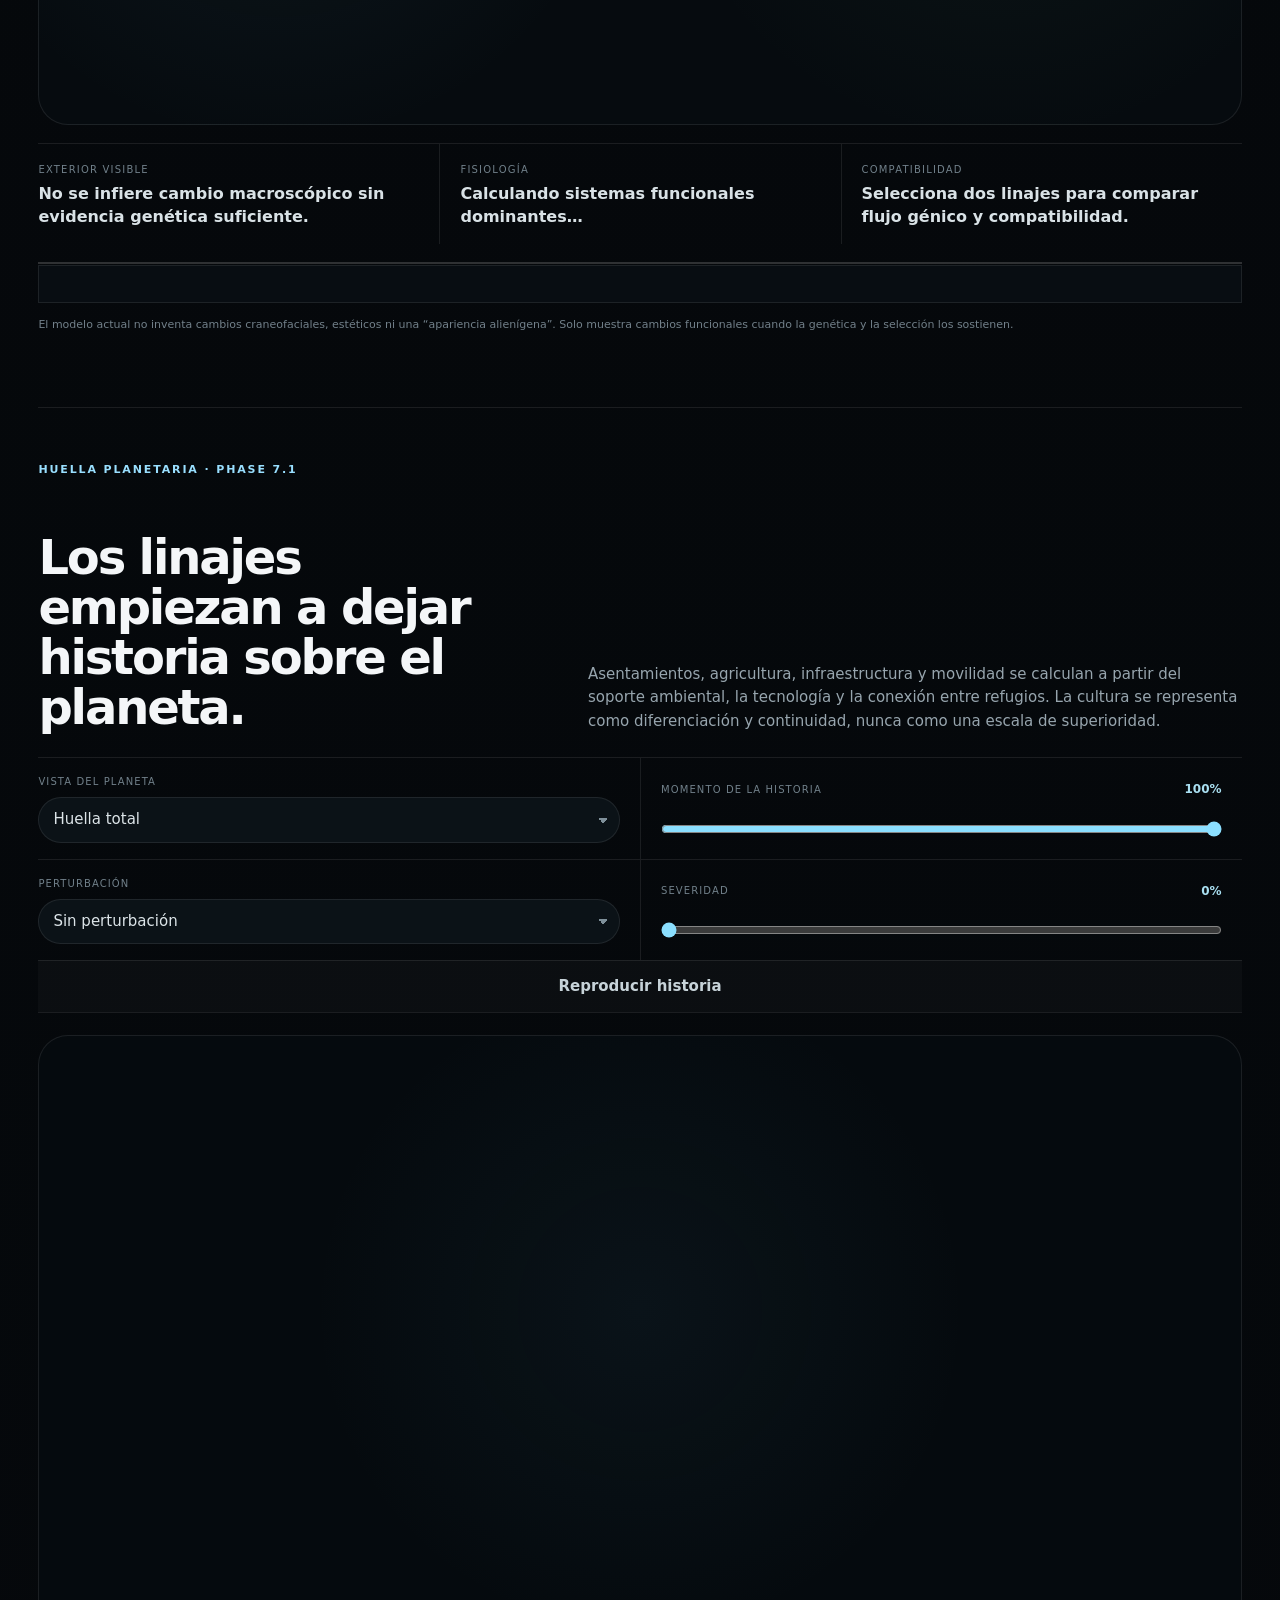
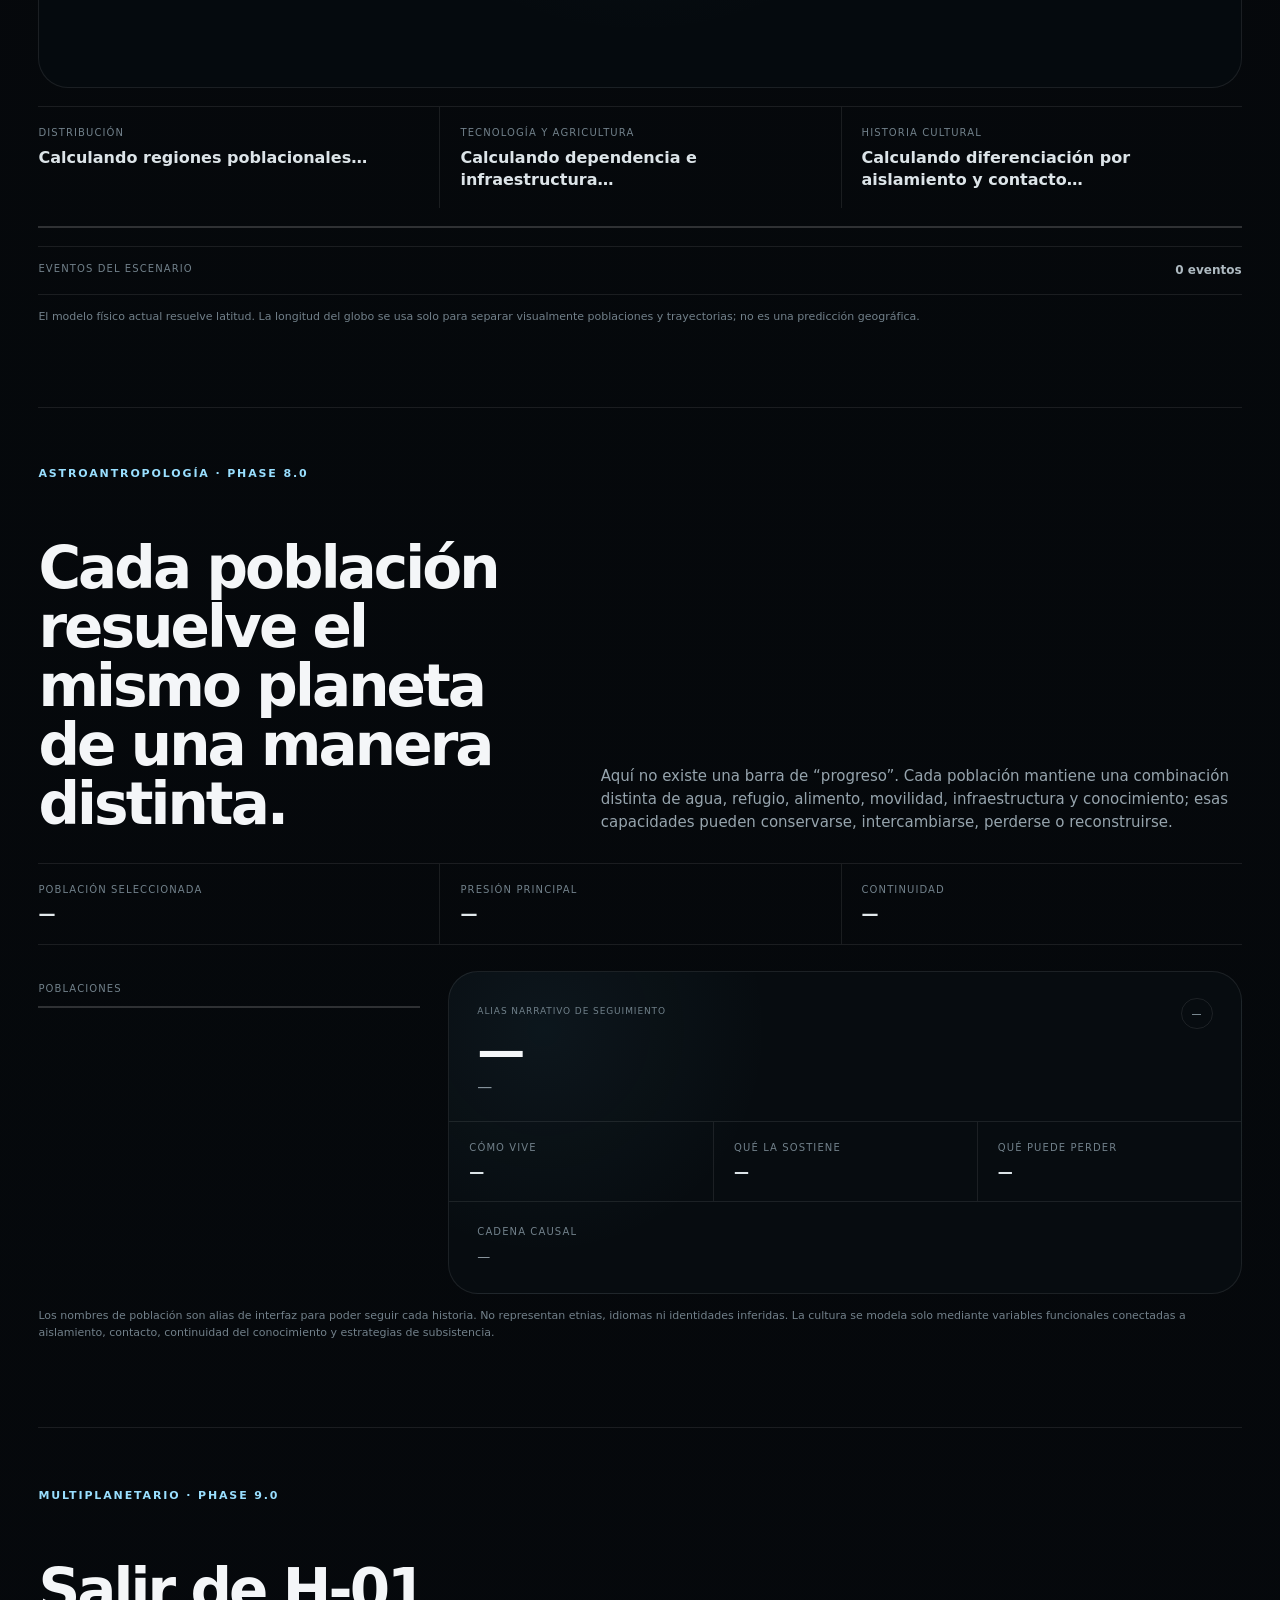
==== commit d4bc68a2: "ux v4: scope simple experiment note to environment tab" ====
--- a/frontend/index.html
+++ b/frontend/index.html
@@ -1102,7 +1102,7 @@
         <div id="nbodyDetail" class="metricGrid scientific-only"></div>
       </section>
 
-      <div class="plainMethod simple-only">
+      <div class="plainMethod simple-only" data-h01-section="environment">
         <p><strong>Lo importante:</strong> un porcentaje alto aquí solo significa que este escenario merece una prueba más seria.
           Todavía debemos demostrar estabilidad orbital, atmósfera viable y clima regional.</p>
       </div>
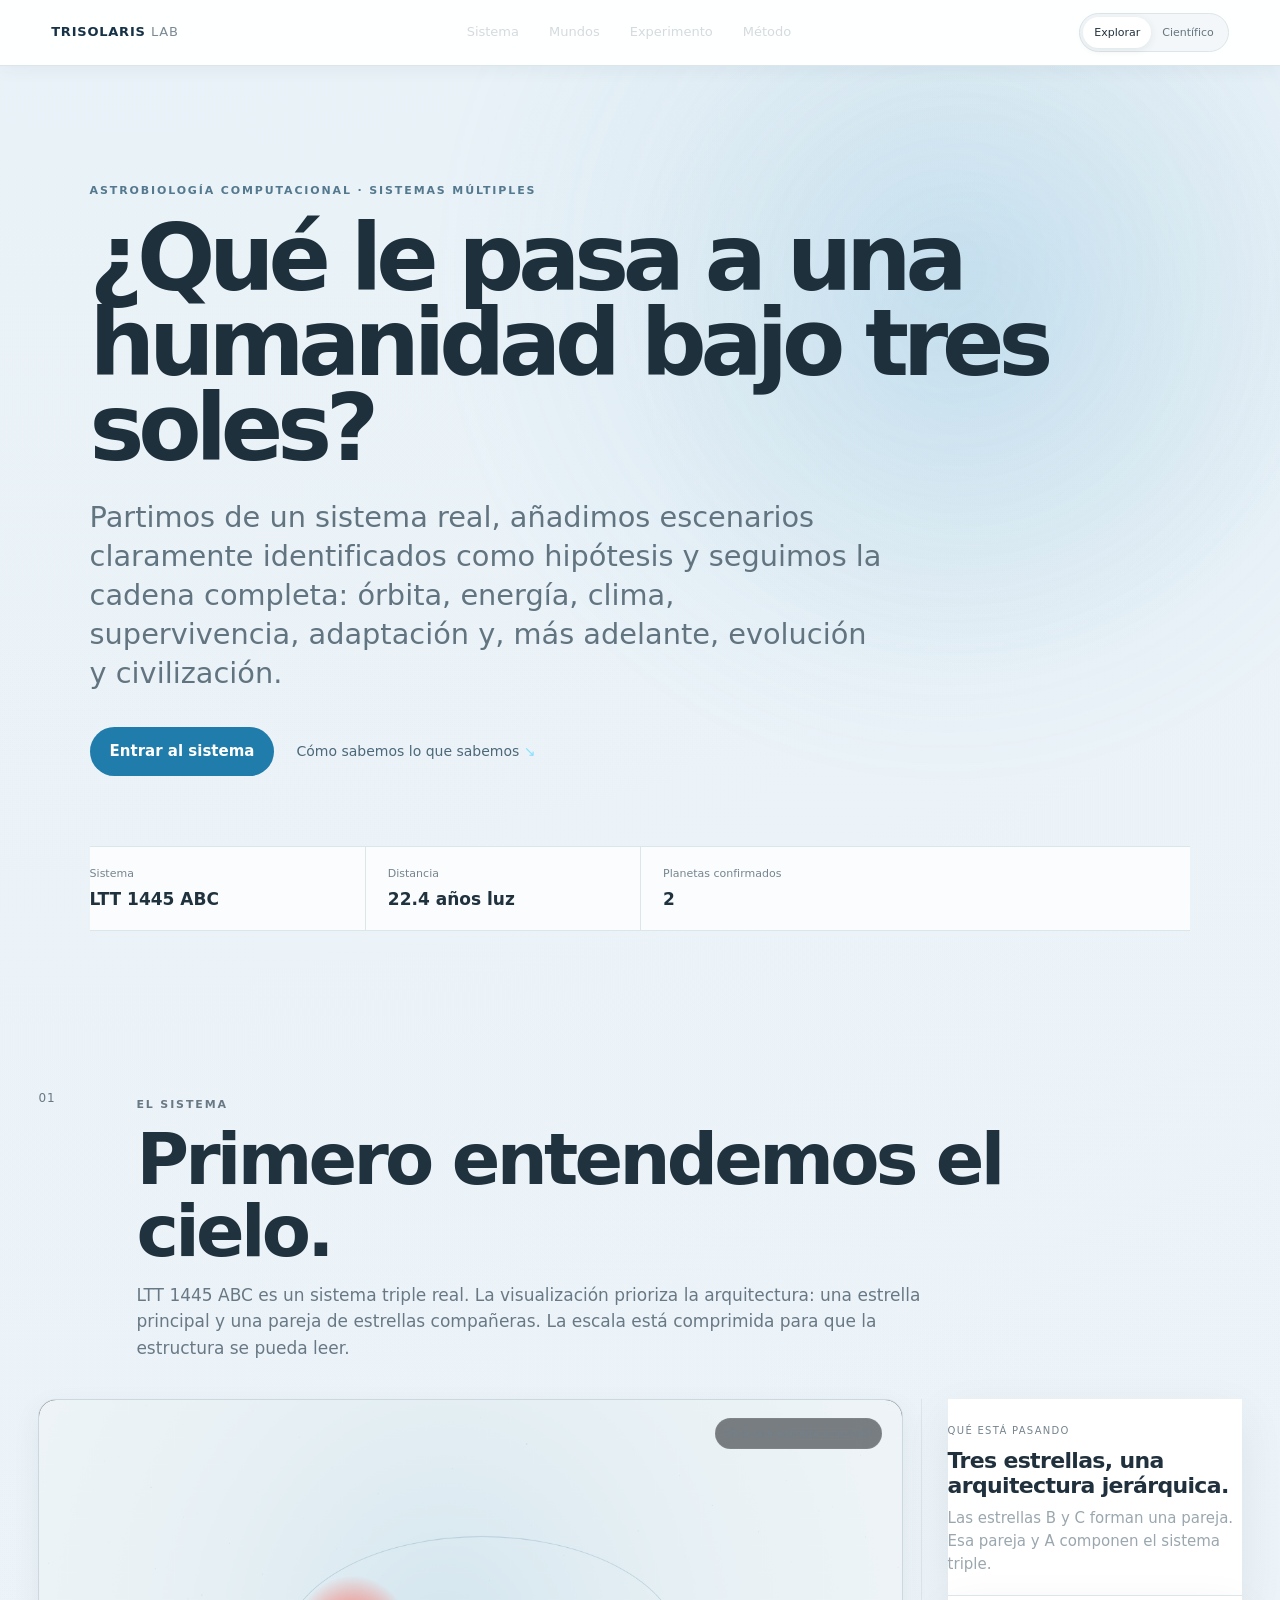
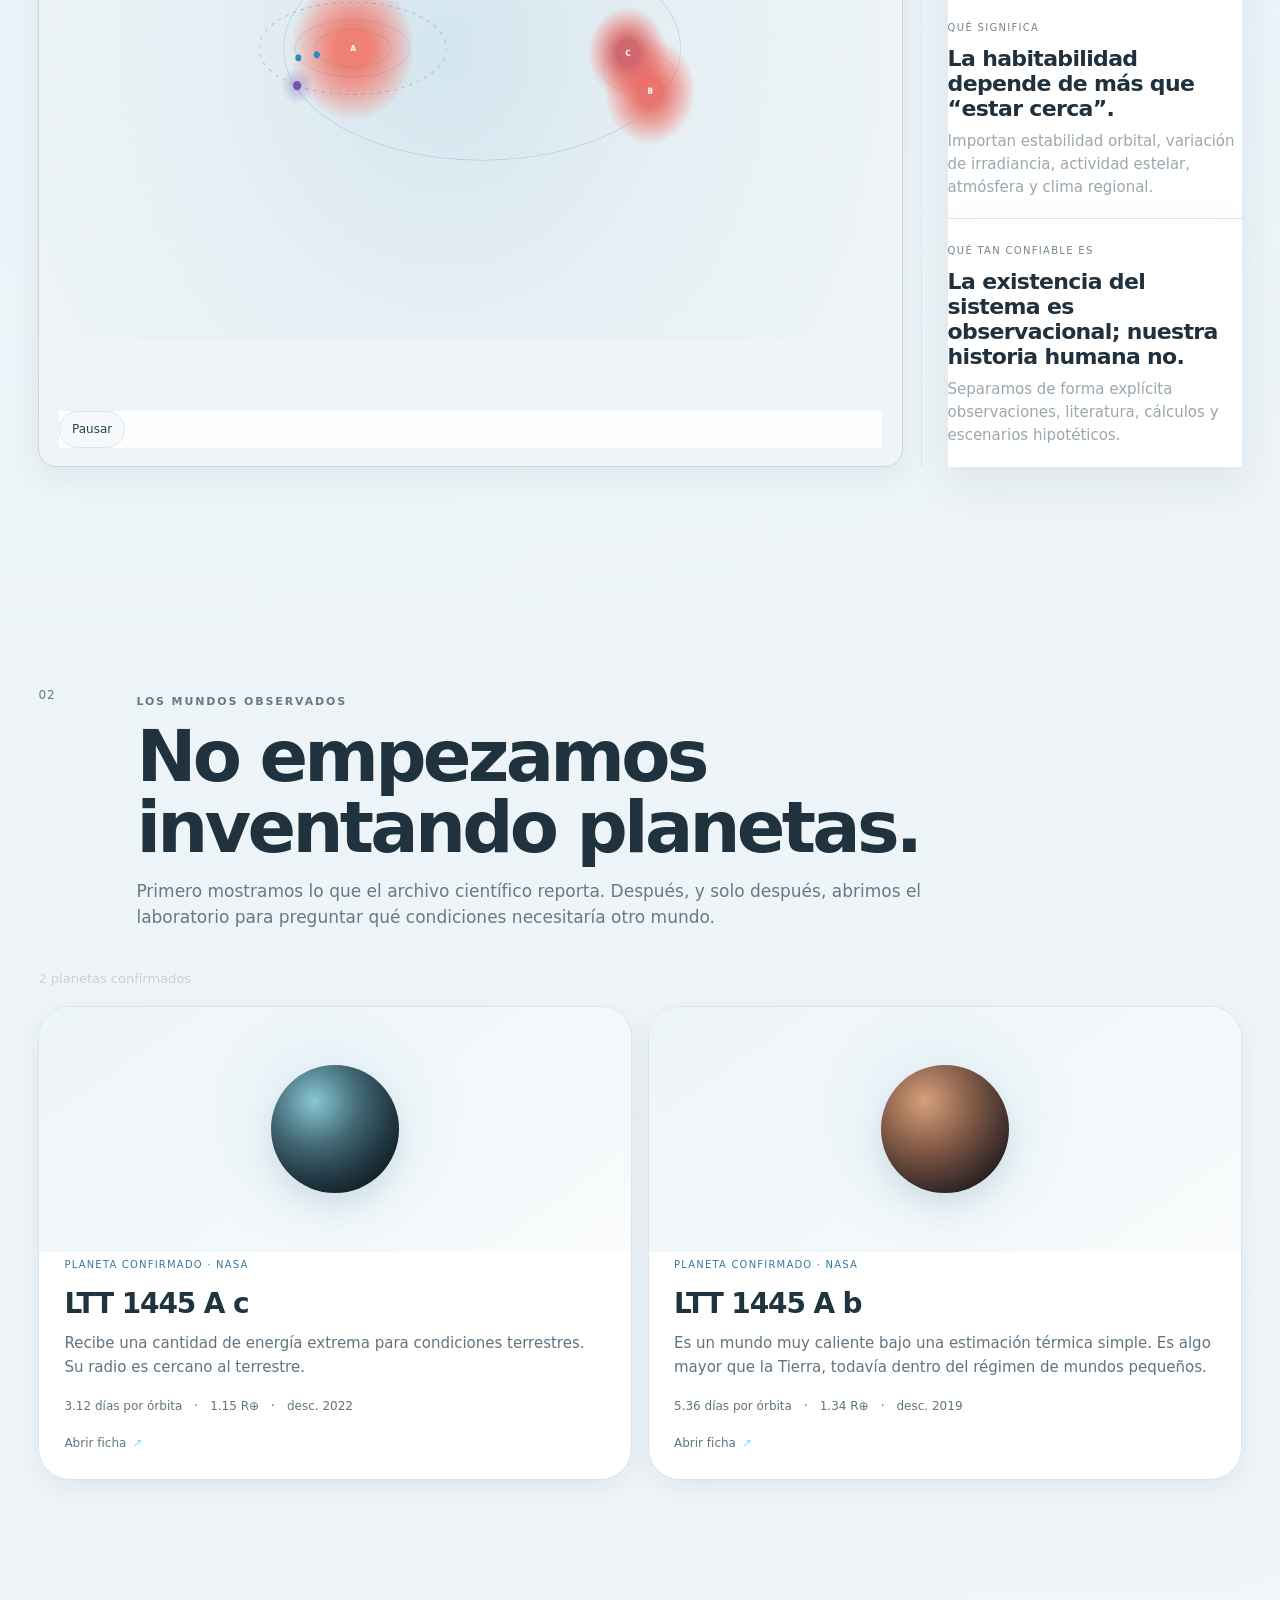
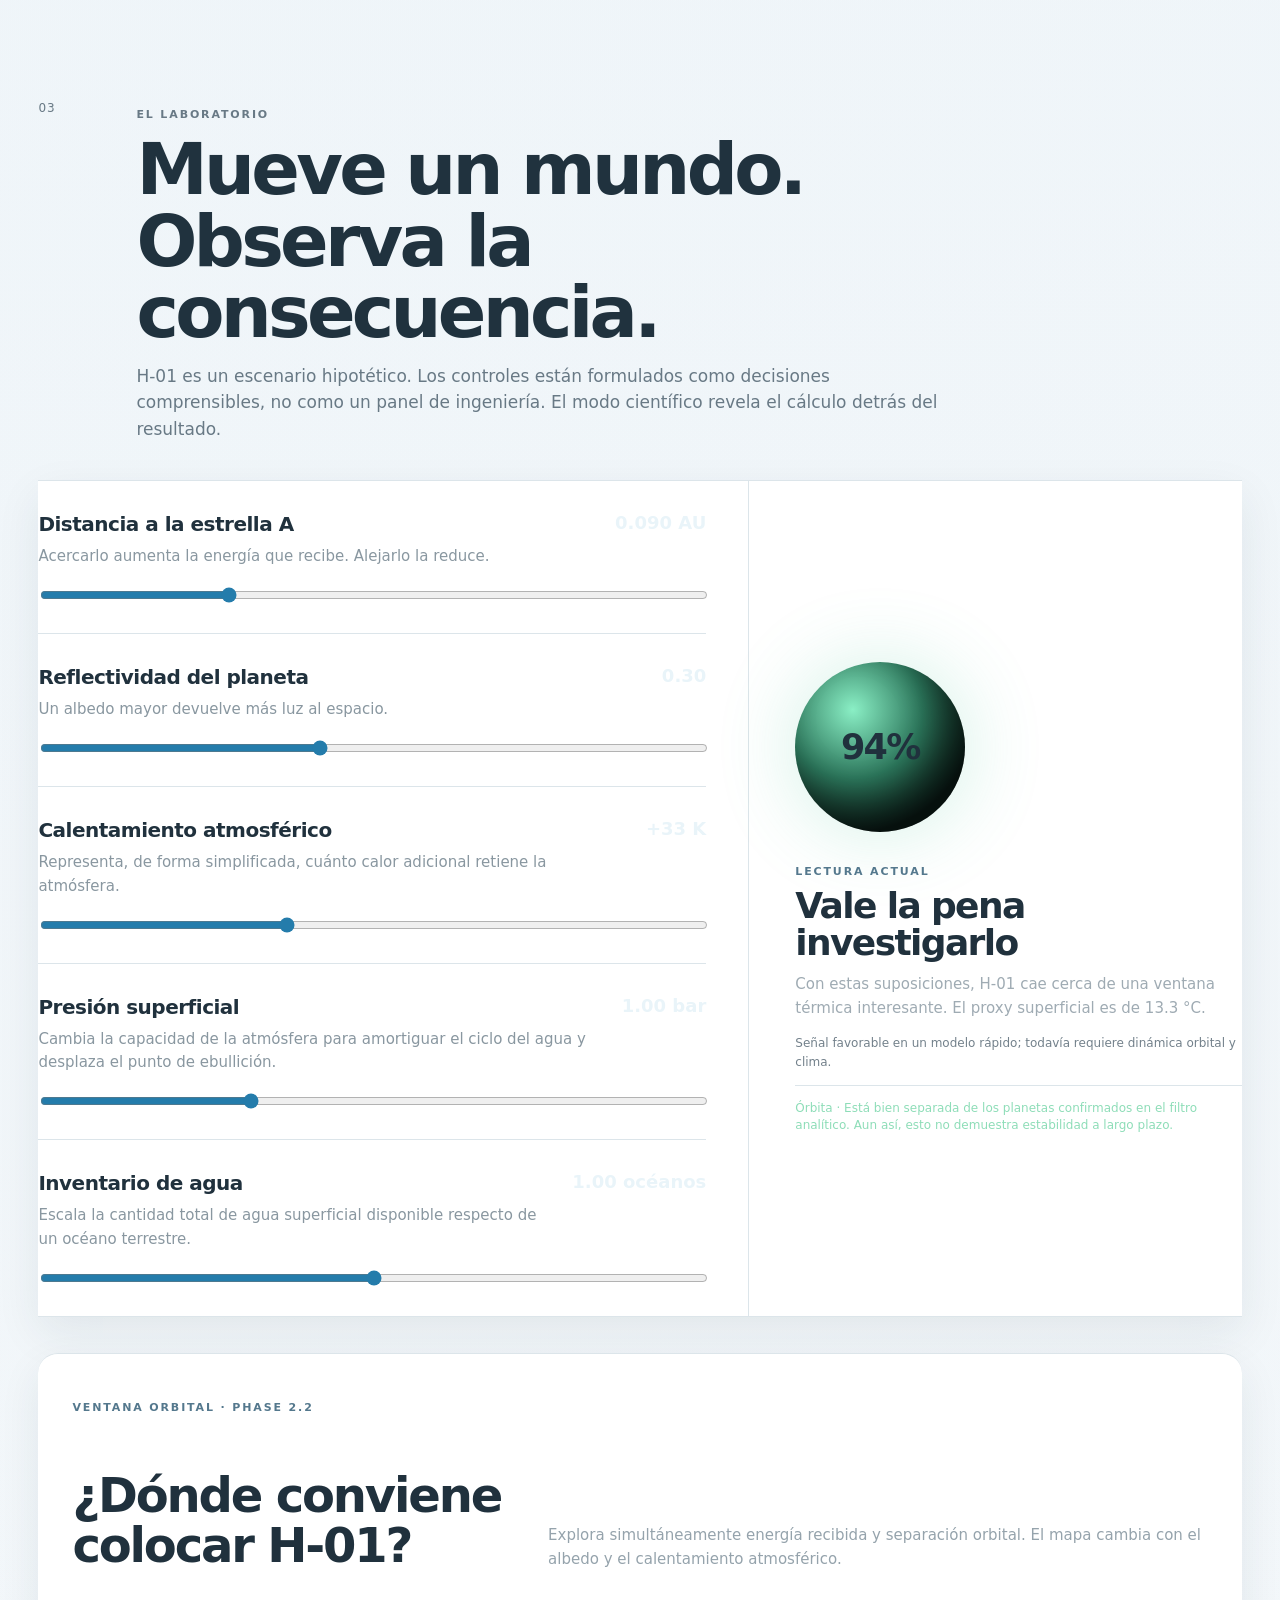
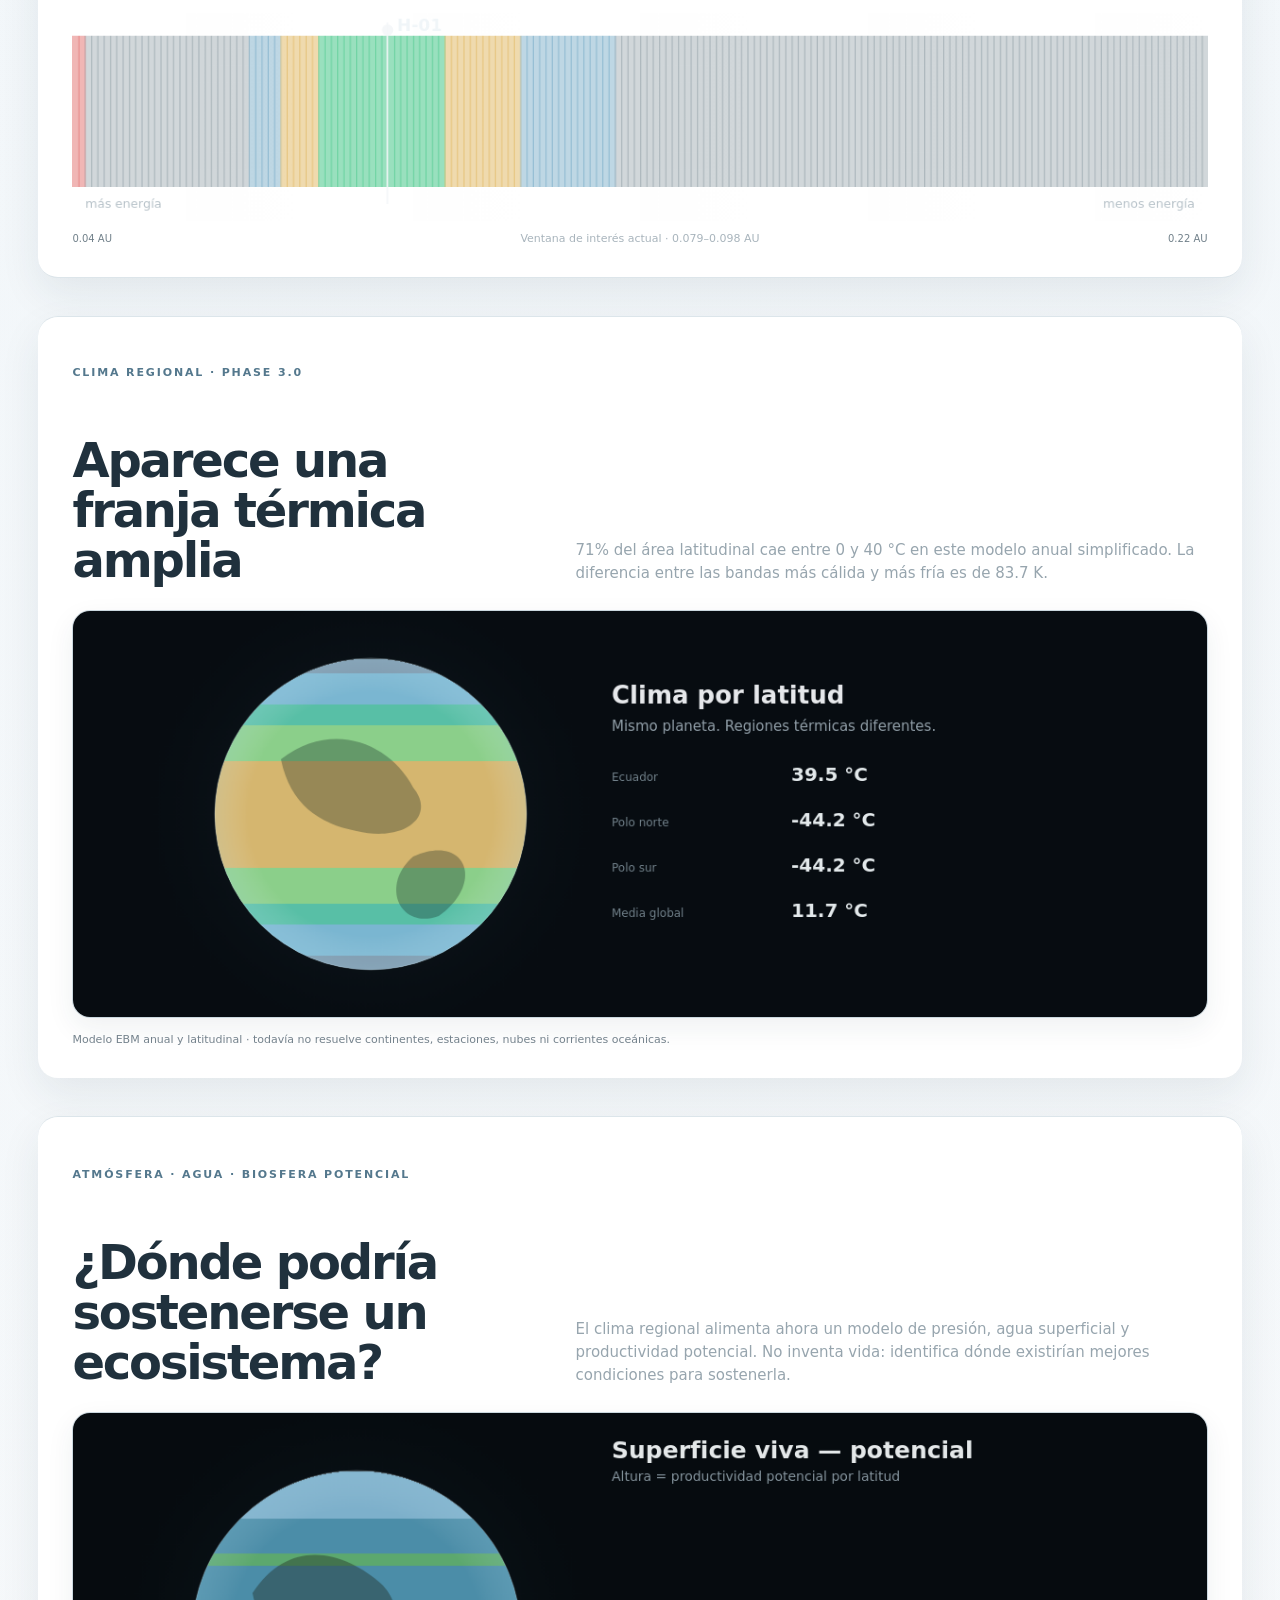
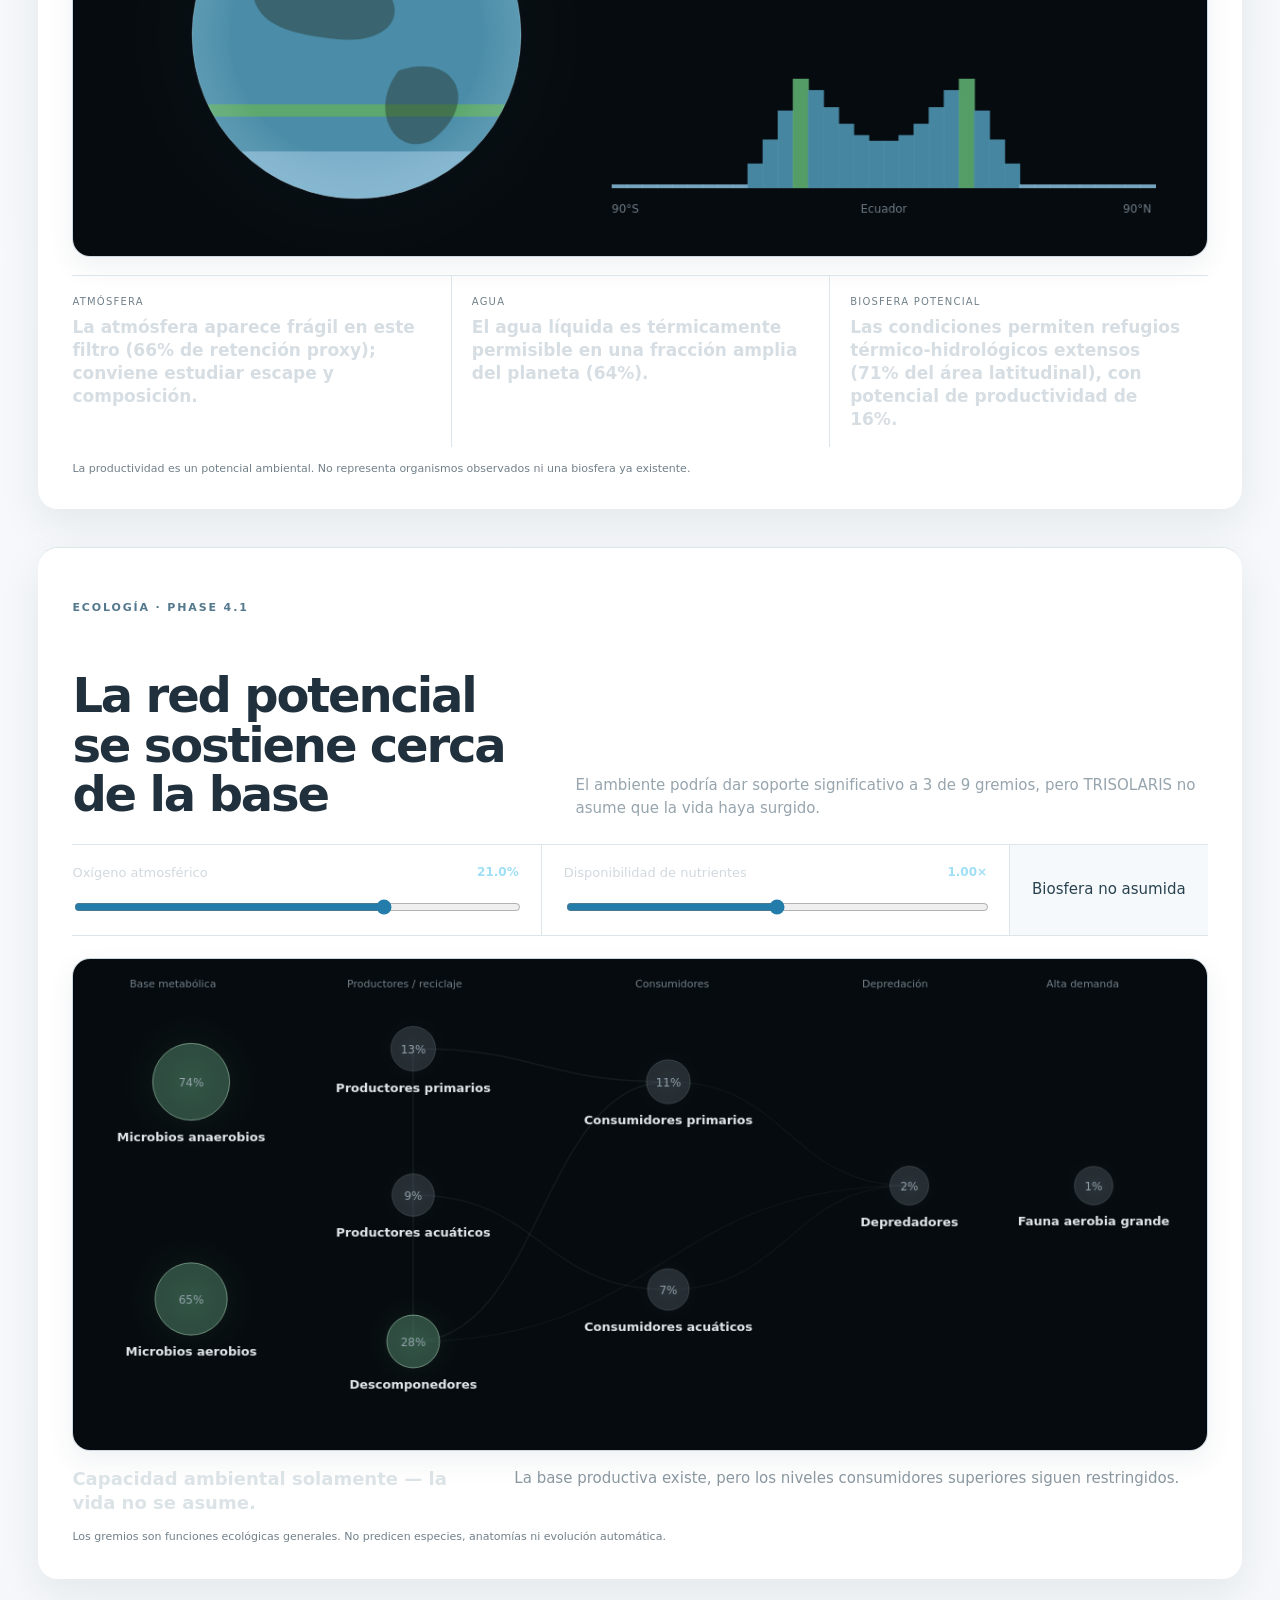
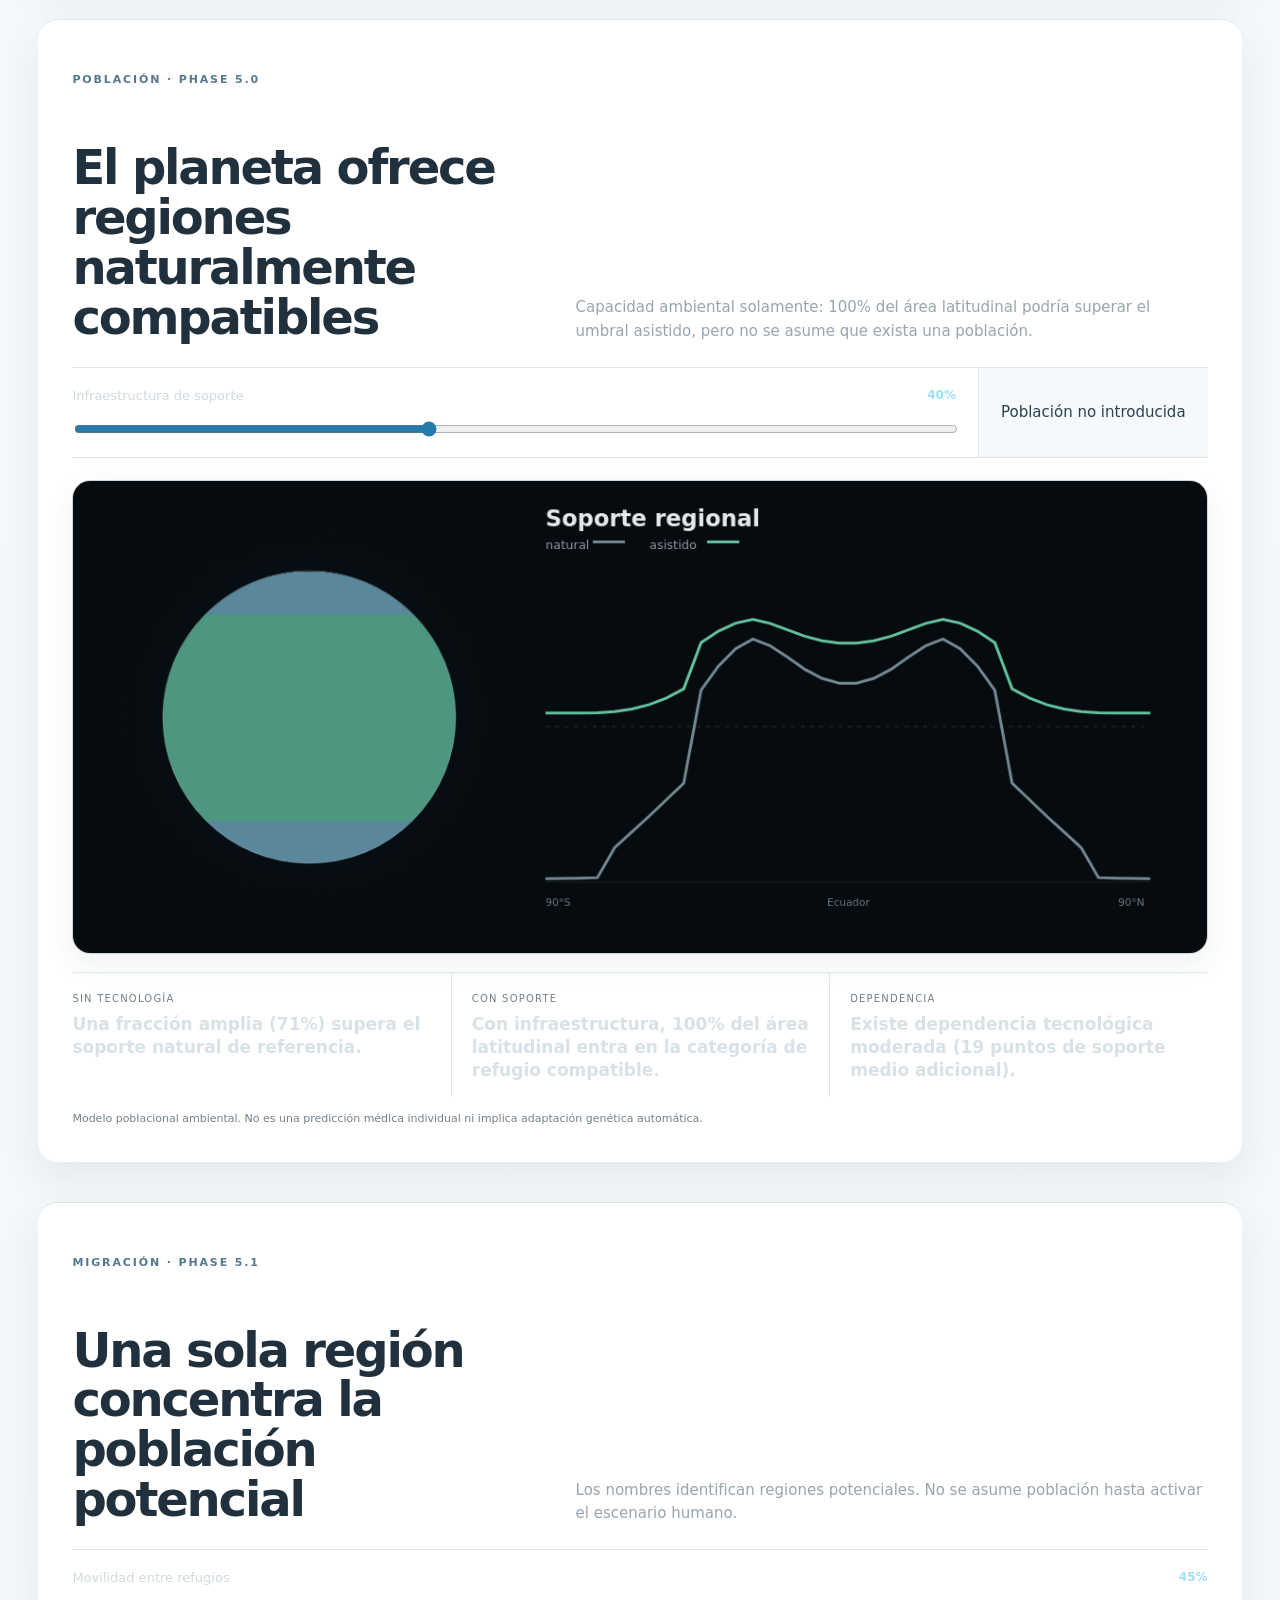
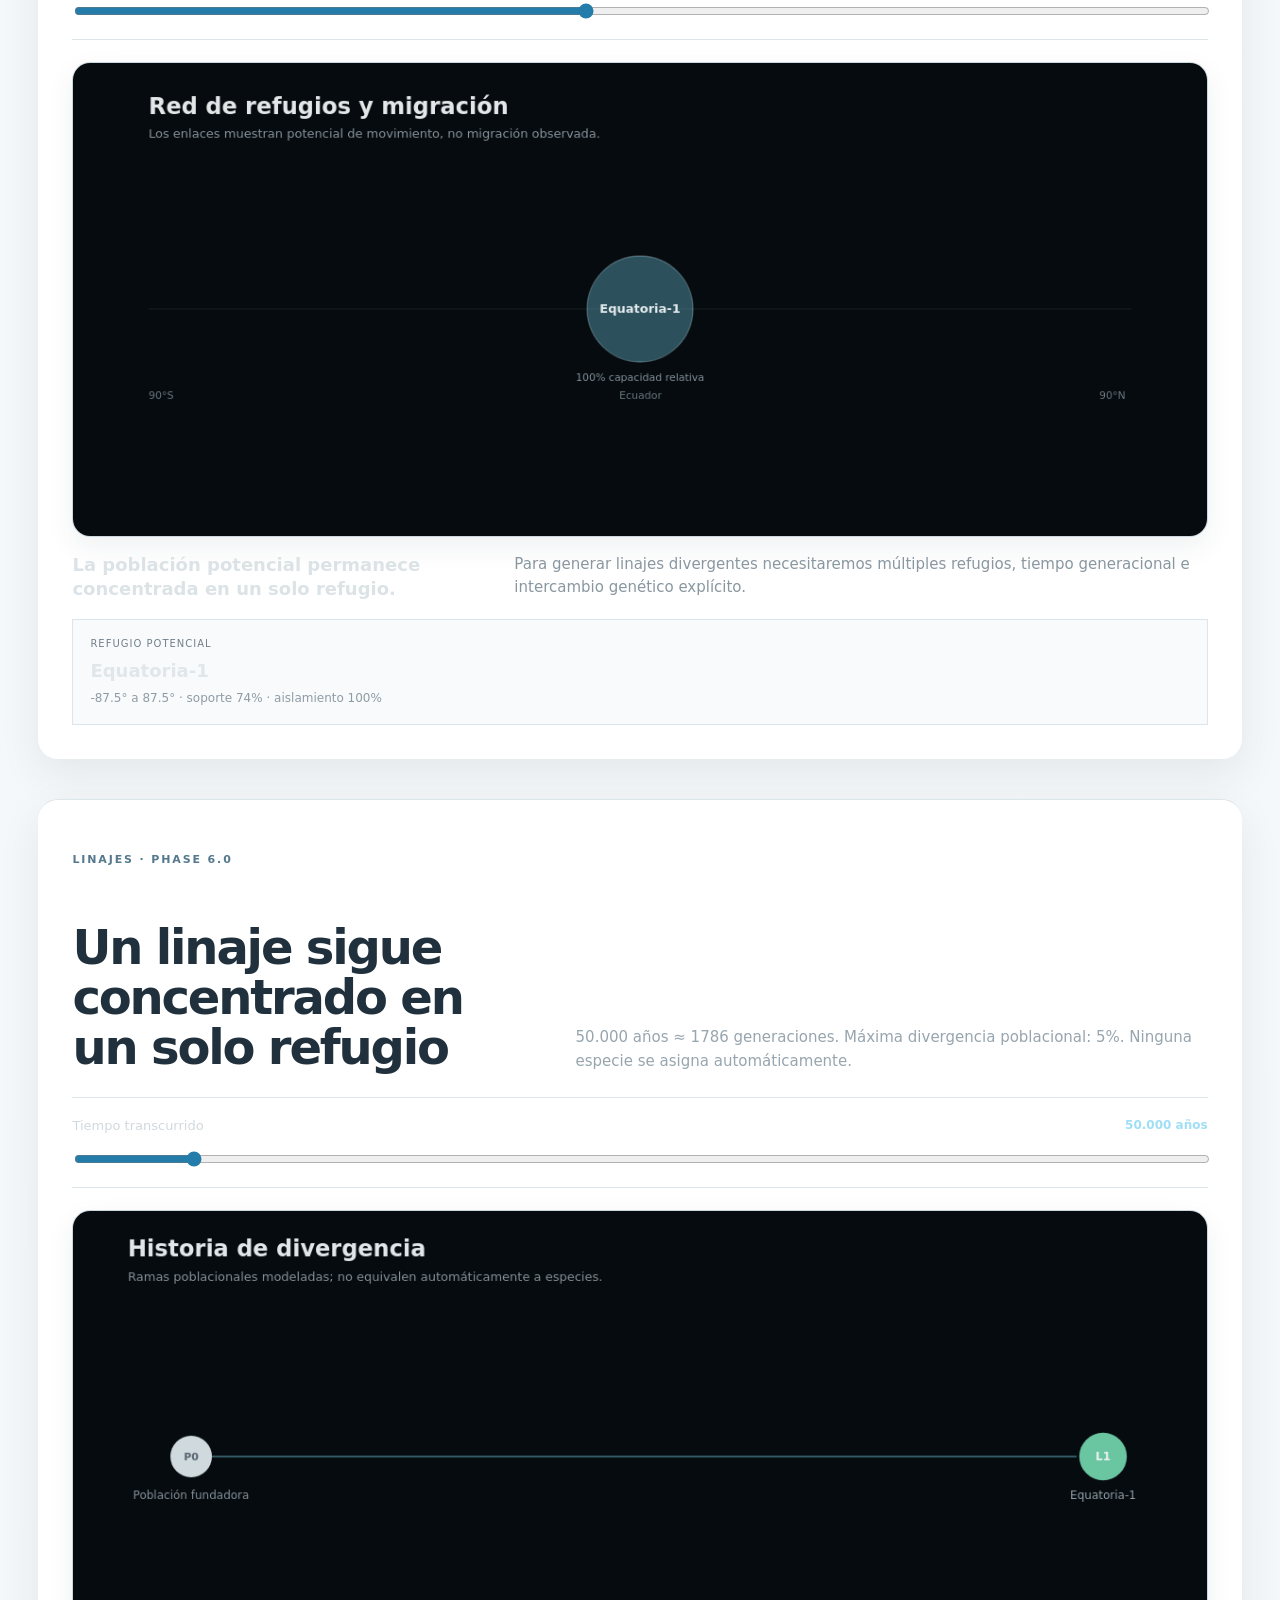
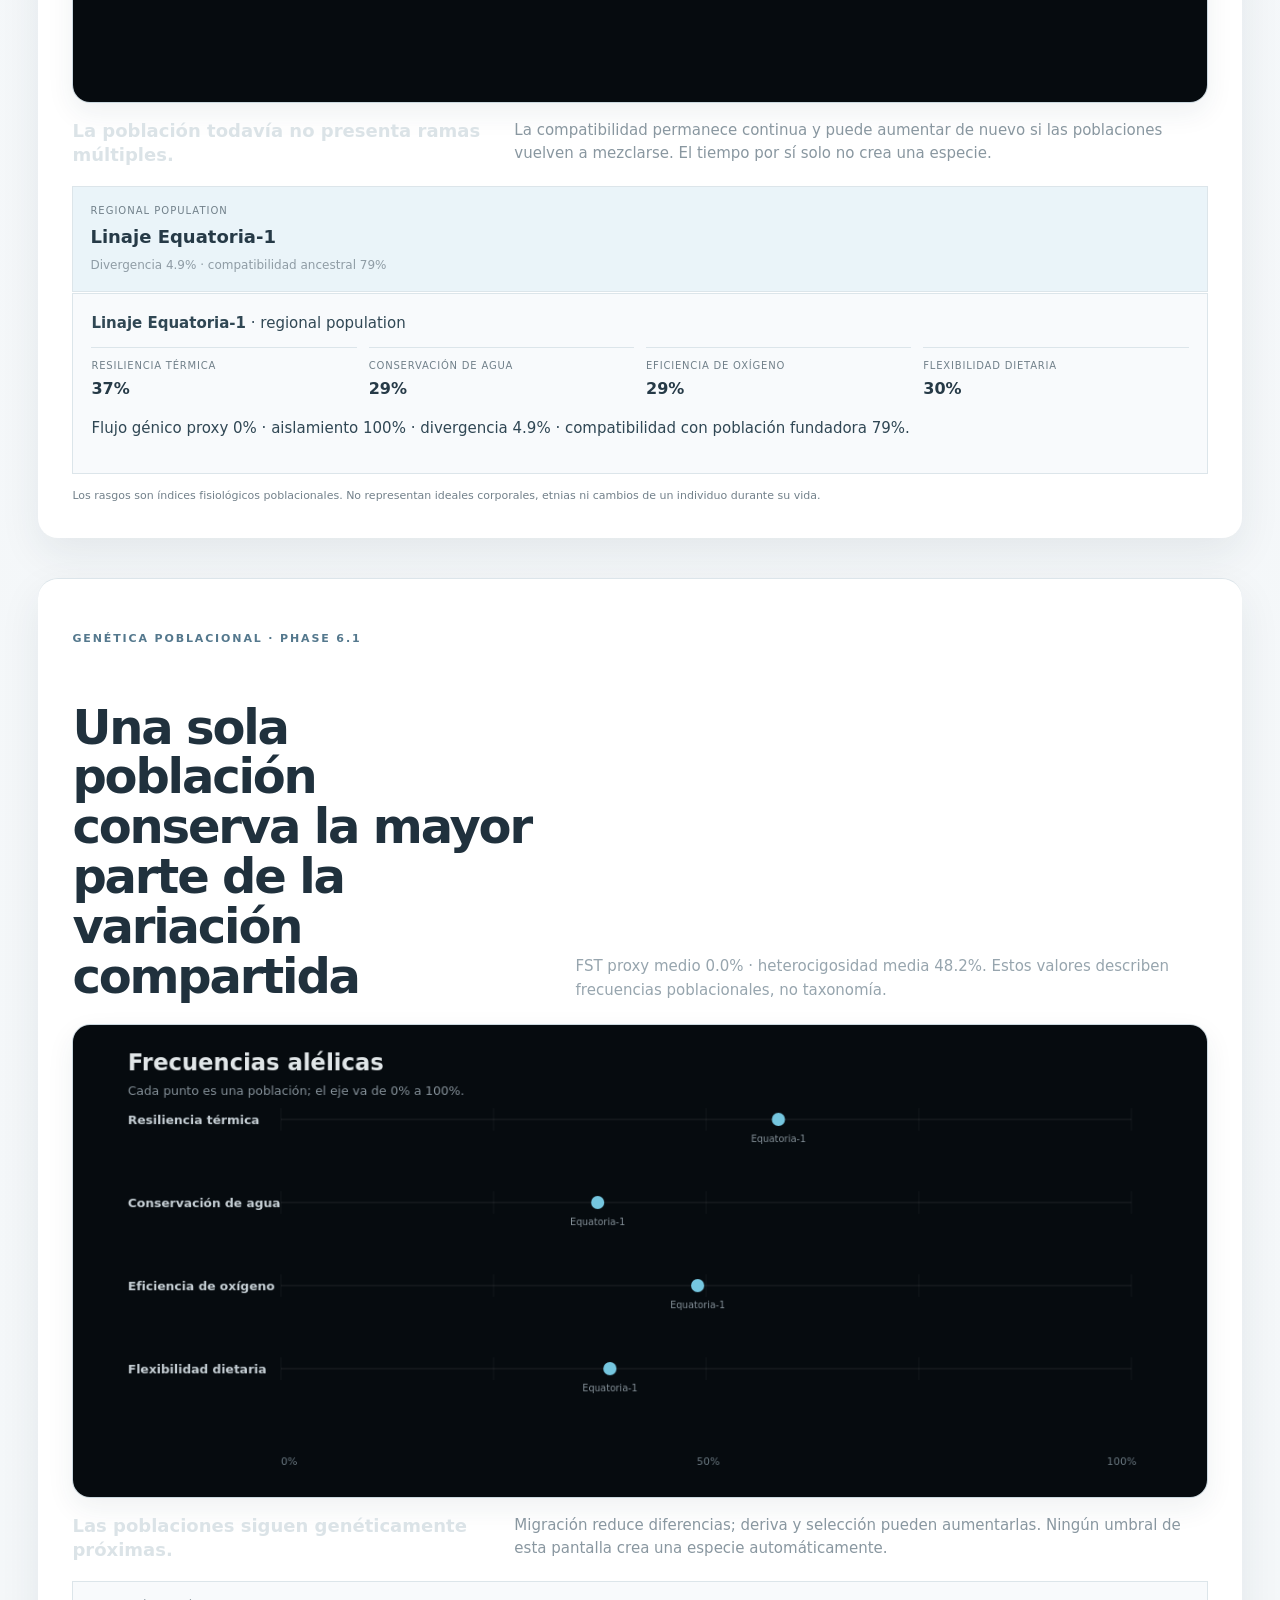
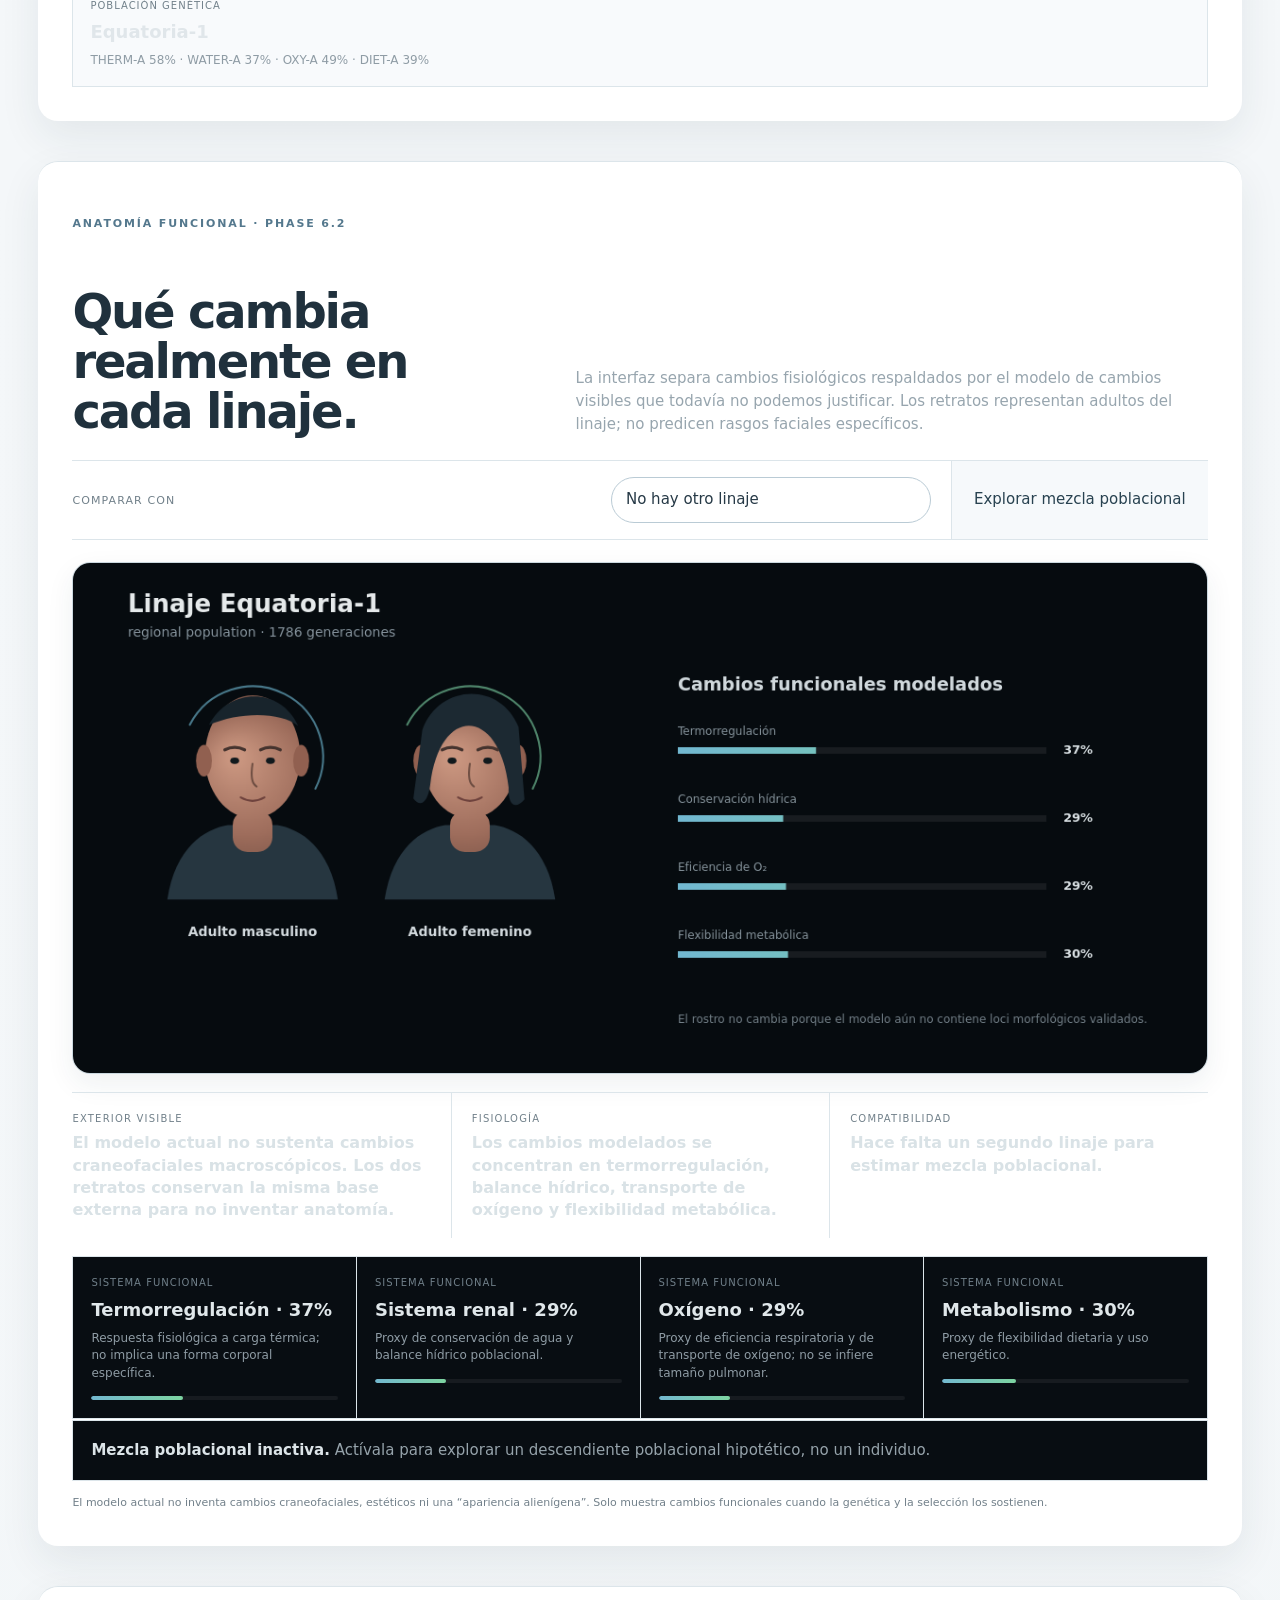
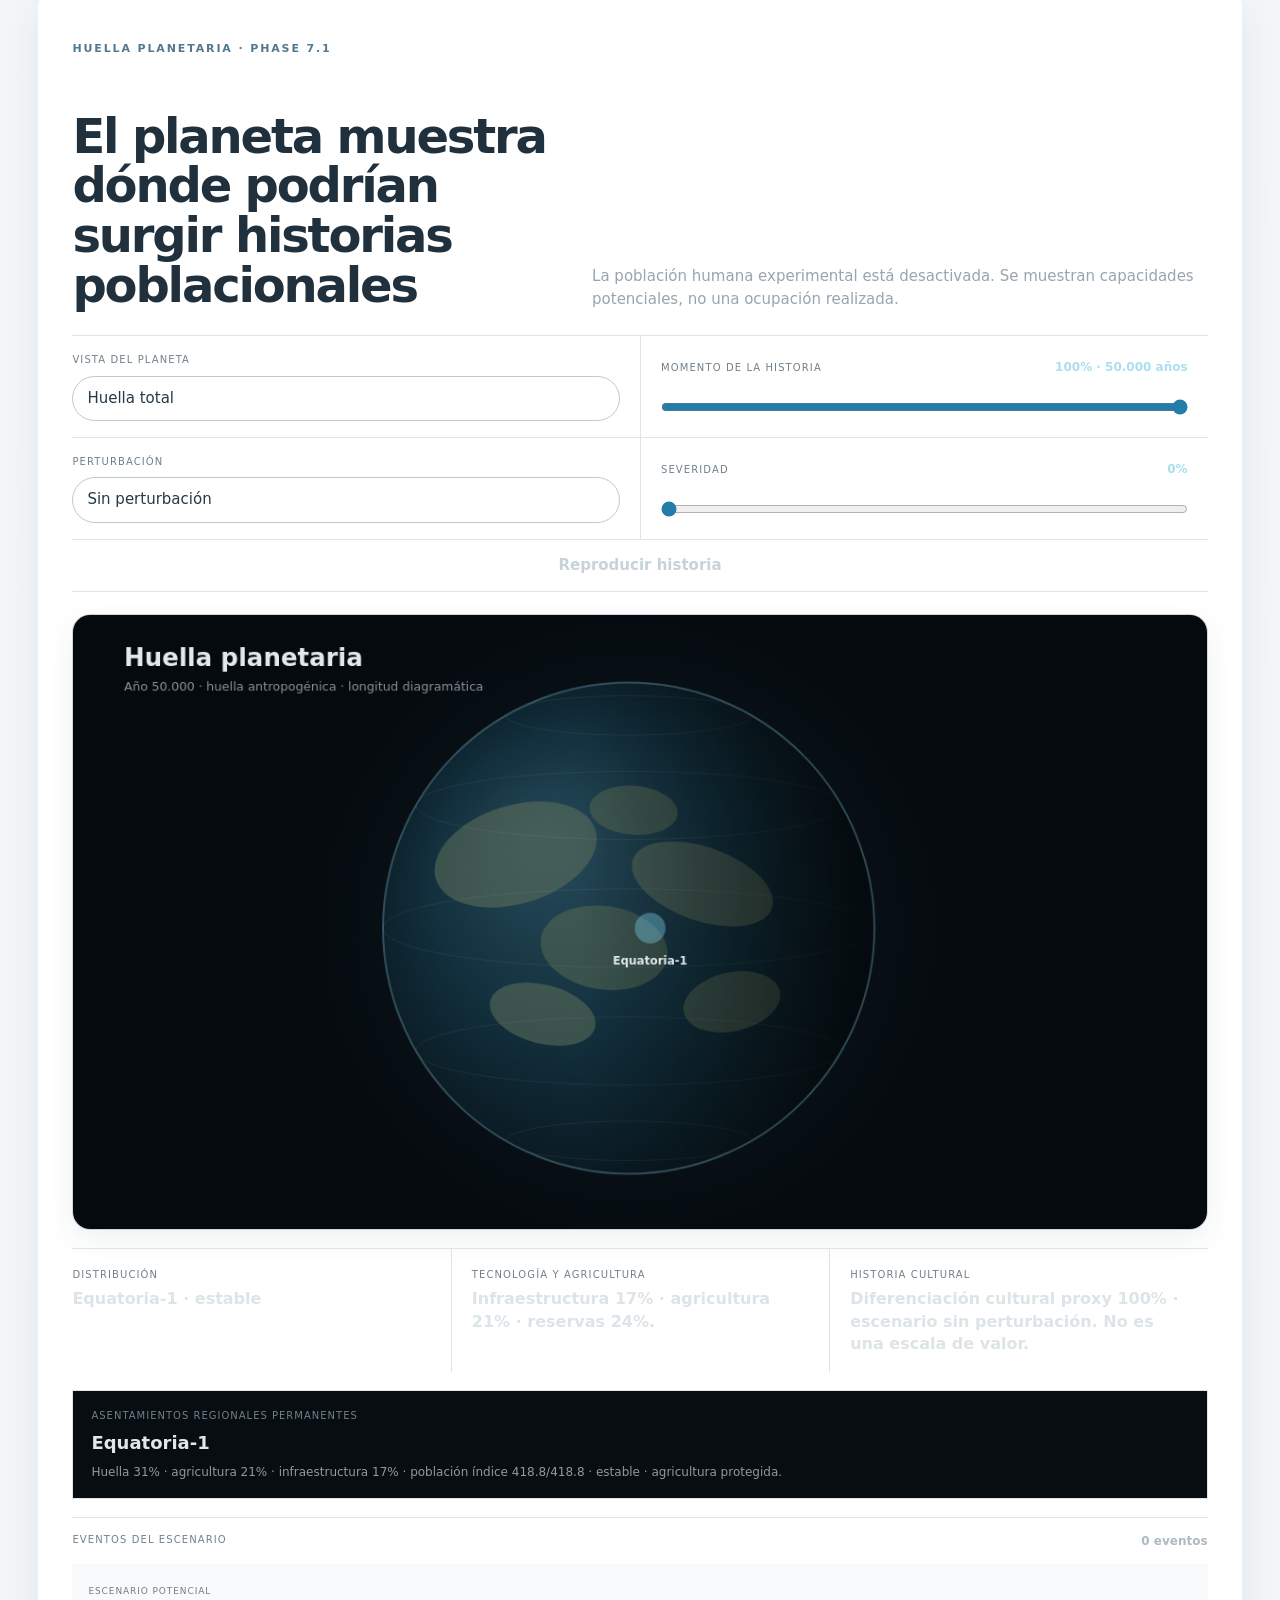
==== commit ed8b9e99: "hotfix: restore stable pre-UX interface" ====
--- a/frontend/index.html
+++ b/frontend/index.html
@@ -5,42 +5,25 @@
   <meta name="viewport" content="width=device-width,initial-scale=1,viewport-fit=cover" />
   <title>TRISOLARIS LAB — Ciencia para explorar</title>
   <meta name="description" content="Astrobiología y astroantropología computacional en sistemas estelares múltiples." />
-  <meta name="theme-color" content="#f4f7f9" />
-  <link rel="stylesheet" href="./styles.css?v=uxv4-20260925" />
+  <meta name="theme-color" content="#05080b" />
+  <link rel="stylesheet" href="./styles.css?v=phase12a-20260925" />
 </head>
-<body data-mode="simple" data-app-view="system" data-h01-tab="environment" data-research-tab="replay">
+<body data-mode="simple">
   <nav class="siteNav" aria-label="Navegación principal">
     <a class="wordmark" href="#inicio">TRISOLARIS <span>LAB</span></a>
-    <div class="navCenter appViewNav" aria-label="Contexto de exploración">
-      <button type="button" class="appViewBtn active" data-app-view="system">Sistema</button>
-      <div id="navPlanetButtons" class="navPlanetButtons"></div>
-      <button type="button" class="appViewBtn" data-app-view="h01">H-01</button>
-      <button type="button" class="appViewBtn" data-app-view="research">Investigación</button>
+    <div class="navCenter">
+      <a href="#sistema">Sistema</a>
+      <a href="#mundos">Mundos</a>
+      <a href="#experimento">Experimento</a>
+      <a href="#evidencia">Método</a>
     </div>
     <div class="viewControl" aria-label="Nivel de detalle">
       <button class="modeBtn active" data-mode="simple">Explorar</button>
       <button class="modeBtn" data-mode="scientific">Científico</button>
     </div>
-  </nav>\n
-  <div id="subViewNav" class="subViewNav">
-    <div class="subViewInner" data-subnav-for="h01">
-      <span>H-01</span>
-      <button type="button" data-h01-tab="environment" class="active">Entorno</button>
-      <button type="button" data-h01-tab="life">Vida</button>
-      <button type="button" data-h01-tab="humanity">Humanidad</button>
-      <button type="button" data-h01-tab="expansion">Expansión</button>
-    </div>
-    <div class="subViewInner" data-subnav-for="research">
-      <span>Investigación</span>
-      <button type="button" data-research-tab="replay" class="active">Replay</button>
-      <button type="button" data-research-tab="thresholds">Umbrales</button>
-      <button type="button" data-research-tab="publication">Publicación</button>
-      <button type="button" data-research-tab="method">Método</button>
-    </div>
-  </div>
-
-
-  <header id="inicio" class="hero" data-view="system">
+  </nav>
+
+  <header id="inicio" class="hero">
     <div class="heroGlow" aria-hidden="true"></div>
     <div class="heroCopy">
       <p class="overline">ASTROBIOLOGÍA COMPUTACIONAL · SISTEMAS MÚLTIPLES</p>
@@ -64,7 +47,7 @@
   </header>
 
   <main>
-    <section id="sistema" class="chapter" data-view="system">
+    <section id="sistema" class="chapter">
       <div class="chapterIntro">
         <p class="chapterNumber">01</p>
         <div>
@@ -131,13 +114,13 @@
       </div>
     </section>
 
-    <section id="mundos" class="chapter worldsChapter" data-view="system observed">
+    <section id="mundos" class="chapter worldsChapter">
       <div class="chapterIntro">
         <p class="chapterNumber">02</p>
         <div>
           <p class="eyebrow">LOS MUNDOS OBSERVADOS</p>
-          <h2 id="worldsTitle">No empezamos inventando planetas.</h2>
-          <p id="worldsIntro">
+          <h2>No empezamos inventando planetas.</h2>
+          <p>
             Primero mostramos lo que el archivo científico reporta. Después, y solo después, abrimos el laboratorio
             para preguntar qué condiciones necesitaría otro mundo.
           </p>
@@ -163,8 +146,8 @@
       </div>
     </section>
 
-    <section id="experimento" class="chapter experimentChapter" data-view="h01 research">
-      <div class="chapterIntro" data-h01-section="environment">
+    <section id="experimento" class="chapter experimentChapter">
+      <div class="chapterIntro">
         <p class="chapterNumber">03</p>
         <div>
           <p class="eyebrow">EL LABORATORIO</p>
@@ -176,7 +159,7 @@
         </div>
       </div>
 
-      <div class="labSurface" data-h01-section="environment">
+      <div class="labSurface">
         <div class="controlsColumn">
           <label class="controlRow">
             <div>
@@ -236,7 +219,7 @@
         </div>
       </div>
 
-      <div class="technicalSheet scientific-only" data-h01-section="environment">
+      <div class="technicalSheet scientific-only">
         <div class="sheetHeading">
           <div>
             <span class="evidenceMark derived">Derivado</span>
@@ -248,7 +231,7 @@
         <div id="candidateWhy" class="methodNote"></div>
       </div>
 
-      <section class="orbitWindow" data-h01-section="environment" aria-labelledby="orbitWindowTitle">
+      <section class="orbitWindow" aria-labelledby="orbitWindowTitle">
         <div class="orbitWindowIntro">
           <p class="eyebrow">VENTANA ORBITAL · PHASE 2.2</p>
           <h3 id="orbitWindowTitle">¿Dónde conviene colocar H-01?</h3>
@@ -264,7 +247,7 @@
         </div>
       </section>
 
-      <section class="climateWorld" data-h01-section="environment" aria-labelledby="climateHeadline">
+      <section class="climateWorld" aria-labelledby="climateHeadline">
         <div class="climateIntro">
           <p class="eyebrow">CLIMA REGIONAL · PHASE 3.0</p>
           <h3 id="climateHeadline">Un planeta no tiene una sola temperatura.</h3>
@@ -277,7 +260,7 @@
         <p class="climateCaveat">Modelo EBM anual y latitudinal · todavía no resuelve continentes, estaciones, nubes ni corrientes oceánicas.</p>
       </section>
 
-      <section class="surfaceSystems" data-h01-section="environment" aria-labelledby="surfaceHeadline">
+      <section class="surfaceSystems" aria-labelledby="surfaceHeadline">
         <div class="surfaceIntro">
           <p class="eyebrow">ATMÓSFERA · AGUA · BIOSFERA POTENCIAL</p>
           <h3 id="surfaceHeadline">¿Dónde podría sostenerse un ecosistema?</h3>
@@ -307,7 +290,7 @@
         <p class="surfaceCaveat">La productividad es un potencial ambiental. No representa organismos observados ni una biosfera ya existente.</p>
       </section>
 
-      <section class="ecologySystem" data-h01-section="life" aria-labelledby="ecologyHeadline">
+      <section class="ecologySystem" aria-labelledby="ecologyHeadline">
         <div class="ecologyIntro">
           <p class="eyebrow">ECOLOGÍA · PHASE 4.1</p>
           <h3 id="ecologyHeadline">Condiciones para una cadena alimentaria.</h3>
@@ -343,7 +326,7 @@
         <p class="surfaceCaveat">Los gremios son funciones ecológicas generales. No predicen especies, anatomías ni evolución automática.</p>
       </section>
 
-      <section class="settlementSystem" data-h01-section="humanity" aria-labelledby="settlementHeadline">
+      <section class="settlementSystem" aria-labelledby="settlementHeadline">
         <div class="settlementIntro">
           <p class="eyebrow">POBLACIÓN · PHASE 5.0</p>
           <h3 id="settlementHeadline">¿Dónde podría vivir una población humana?</h3>
@@ -384,7 +367,7 @@
         <p class="surfaceCaveat">Modelo poblacional ambiental. No es una predicción médica individual ni implica adaptación genética automática.</p>
       </section>
 
-      <section class="refugiaSystem" data-h01-section="humanity" aria-labelledby="refugiaHeadline">
+      <section class="refugiaSystem" aria-labelledby="refugiaHeadline">
         <div class="refugiaIntro">
           <p class="eyebrow">MIGRACIÓN · PHASE 5.1</p>
           <h3 id="refugiaHeadline">Poblaciones separadas por el planeta.</h3>
@@ -412,7 +395,7 @@
         <div id="refugiaMetrics" class="metricGrid scientific-only"></div>
       </section>
 
-      <section class="lineageSystem" data-h01-section="humanity" aria-labelledby="lineageHeadline">
+      <section class="lineageSystem" aria-labelledby="lineageHeadline">
         <div class="lineageIntro">
           <p class="eyebrow">LINAJES · PHASE 6.0</p>
           <h3 id="lineageHeadline">La historia biológica empieza con poblaciones.</h3>
@@ -442,7 +425,7 @@
         <p class="surfaceCaveat">Los rasgos son índices fisiológicos poblacionales. No representan ideales corporales, etnias ni cambios de un individuo durante su vida.</p>
       </section>
 
-      <section class="geneticsSystem" data-h01-section="humanity" aria-labelledby="geneticsHeadline">
+      <section class="geneticsSystem" aria-labelledby="geneticsHeadline">
         <div class="geneticsIntro">
           <p class="eyebrow">GENÉTICA POBLACIONAL · PHASE 6.1</p>
           <h3 id="geneticsHeadline">Ahora los linajes tienen frecuencias alélicas.</h3>
@@ -462,7 +445,7 @@
         <div id="geneticsMetrics" class="metricGrid scientific-only"></div>
       </section>
 
-      <section class="lineageInspector" data-h01-section="humanity" aria-labelledby="lineageInspectorHeadline">
+      <section class="lineageInspector" aria-labelledby="lineageInspectorHeadline">
         <div class="lineageInspectorIntro">
           <p class="eyebrow">ANATOMÍA FUNCIONAL · PHASE 6.2</p>
           <h3 id="lineageInspectorHeadline">Qué cambia realmente en cada linaje.</h3>
@@ -502,7 +485,7 @@
         <p class="surfaceCaveat">El modelo actual no inventa cambios craneofaciales, estéticos ni una “apariencia alienígena”. Solo muestra cambios funcionales cuando la genética y la selección los sostienen.</p>
       </section>
 
-      <section class="planetHistorySystem" data-h01-section="humanity" aria-labelledby="planetHistoryHeadline">
+      <section class="planetHistorySystem" aria-labelledby="planetHistoryHeadline">
         <div class="planetHistoryIntro">
           <p class="eyebrow">HUELLA PLANETARIA · PHASE 7.1</p>
           <h3 id="planetHistoryHeadline">Los linajes empiezan a dejar historia sobre el planeta.</h3>
@@ -579,7 +562,7 @@
         <p class="surfaceCaveat">El modelo físico actual resuelve latitud. La longitud del globo se usa solo para separar visualmente poblaciones y trayectorias; no es una predicción geográfica.</p>
       </section>
 
-      <section class="astroanthropologySystem" data-h01-section="humanity" aria-labelledby="astroAnthroHeadline">
+      <section class="astroanthropologySystem" aria-labelledby="astroAnthroHeadline">
         <div class="astroAnthroIntro">
           <p class="eyebrow">ASTROANTROPOLOGÍA · PHASE 8.0</p>
           <h3 id="astroAnthroHeadline">Cada población resuelve el mismo planeta de una manera distinta.</h3>
@@ -654,7 +637,7 @@
       </section>
 
 
-      <section class="interplanetarySystem" data-h01-section="expansion" aria-labelledby="interplanetaryHeadline">
+      <section class="interplanetarySystem" aria-labelledby="interplanetaryHeadline">
         <div class="interplanetaryIntro">
           <p class="eyebrow">MULTIPLANETARIO · PHASE 9.0</p>
           <h3 id="interplanetaryHeadline">Salir de H-01 deja de ser una idea y se convierte en una cadena de consecuencias.</h3>
@@ -832,7 +815,7 @@
       </section>
 
 
-      <section class="evolutionaryReplaySystem" data-h01-section="expansion" data-research-section="replay" aria-labelledby="evolutionaryReplayHeadline">
+      <section class="evolutionaryReplaySystem" aria-labelledby="evolutionaryReplayHeadline">
         <div class="evolutionaryReplayIntro">
           <p class="eyebrow">EVOLUTIONARY REPLAY · PHASE 10.0</p>
           <h3 id="evolutionaryReplayHeadline">Una historia no demuestra que era inevitable.</h3>
@@ -964,7 +947,7 @@
 
 
 
-      <section class="thresholdAtlasSystem" data-h01-section="expansion" data-research-section="thresholds" aria-labelledby="thresholdAtlasHeadline">
+      <section class="thresholdAtlasSystem" aria-labelledby="thresholdAtlasHeadline">
         <div class="thresholdAtlasIntro">
           <p class="eyebrow">TRANSITION THRESHOLDS · PHASE 12.0</p>
           <h3 id="thresholdAtlasHeadline">¿Qué tendría que cambiar para que la historia deje de quedar atrapada en H-01?</h3>
@@ -990,7 +973,7 @@
         </div>
       </section>
 
-      <section class="researchReleaseSystem" data-research-section="publication" aria-labelledby="researchReleaseHeadline">
+      <section class="researchReleaseSystem" aria-labelledby="researchReleaseHeadline">
         <div class="researchReleaseIntro">
           <p class="eyebrow">RESEARCH RELEASES · PHASE 11.0</p>
           <h3 id="researchReleaseHeadline">La simulación empieza a producir evidencia, no solo pantallas.</h3>
@@ -1092,7 +1075,7 @@
         </p>
       </section>
 
-      <section class="nbodyBand" data-research-section="method" aria-labelledby="nbodyHeadline">
+      <section class="nbodyBand" aria-labelledby="nbodyHeadline">
         <div class="nbodyLead">
           <p class="eyebrow">DINÁMICA NUMÉRICA · PHASE 2.1</p>
           <h3 id="nbodyHeadline">Preparando el primer ensemble N-body…</h3>
@@ -1102,13 +1085,13 @@
         <div id="nbodyDetail" class="metricGrid scientific-only"></div>
       </section>
 
-      <div class="plainMethod simple-only" data-h01-section="environment">
+      <div class="plainMethod simple-only">
         <p><strong>Lo importante:</strong> un porcentaje alto aquí solo significa que este escenario merece una prueba más seria.
           Todavía debemos demostrar estabilidad orbital, atmósfera viable y clima regional.</p>
       </div>
     </section>
 
-    <section id="evidencia" class="chapter methodChapter" data-view="research" data-research-section="method">
+    <section id="evidencia" class="chapter methodChapter">
       <div class="chapterIntro">
         <p class="chapterNumber">04</p>
         <div>
@@ -1164,6 +1147,6 @@
     </div>
   </footer>
 
-  <script type="module" src="./app.js?v=uxv4-20260925"></script>
+  <script type="module" src="./app.js?v=phase12a-20260925"></script>
 </body>
 </html>
--- a/frontend/styles.css
+++ b/frontend/styles.css
@@ -2592,3 +2592,515 @@
   .thresholdAtlasIntro>p:last-child{grid-column:1;grid-row:auto}
   .thresholdAtlasSummary article+article{border-left:0;border-top:1px solid var(--line);padding-left:0}
 }
+
+
+/* UX v4 — routed light application shell */
+:root{
+  color-scheme:light;
+  --bg:#f4f7f9;
+  --surface:#ffffff;
+  --surface2:#f7fafc;
+  --text:#20313d;
+  --muted:#687a86;
+  --soft:#435866;
+  --line:#dce5ea;
+  --lineStrong:#bacbd5;
+  --cyan:#2178a8;
+  --green:#2e7a57;
+  --amber:#9a681b;
+  --violet:#6d50a2;
+  --danger:#a84b4b;
+  --shadow:0 16px 42px rgba(28,54,70,.08)
+}
+html{background:var(--bg)}
+body{
+  background:
+    radial-gradient(circle at 10% -4%,rgba(76,157,201,.10),transparent 28%),
+    linear-gradient(180deg,#f8fafc 0,#f4f7f9 48%,#edf2f5 100%)!important;
+  color:var(--text)!important
+}
+a{color:inherit}
+code{
+  color:#17658d!important;
+  background:#edf6fa;
+  border-radius:4px;
+  padding:1px 4px
+}
+
+/* Main routed views: hidden by CSS before JS runs, so no content flash. */
+[data-view]{display:none!important}
+body[data-app-view="system"] [data-view~="system"],
+body[data-app-view="observed"] [data-view~="observed"],
+body[data-app-view="h01"] [data-view~="h01"],
+body[data-app-view="research"] [data-view~="research"]{
+  display:block!important
+}
+
+/* H-01 internal router */
+body[data-app-view="h01"] #experimento>[data-h01-section]{display:none!important}
+body[data-app-view="h01"][data-h01-tab="environment"] #experimento>[data-h01-section="environment"],
+body[data-app-view="h01"][data-h01-tab="life"] #experimento>[data-h01-section="life"],
+body[data-app-view="h01"][data-h01-tab="humanity"] #experimento>[data-h01-section="humanity"],
+body[data-app-view="h01"][data-h01-tab="expansion"] #experimento>[data-h01-section="expansion"]{
+  display:block!important
+}
+body[data-app-view="h01"] #experimento>[data-research-section]:not([data-h01-section]){
+  display:none!important
+}
+
+/* Research internal router */
+body[data-app-view="research"] [data-research-section]{display:none!important}
+body[data-app-view="research"][data-research-tab="replay"] [data-research-section="replay"],
+body[data-app-view="research"][data-research-tab="thresholds"] [data-research-section="thresholds"],
+body[data-app-view="research"][data-research-tab="publication"] [data-research-section="publication"],
+body[data-app-view="research"][data-research-tab="method"] [data-research-section="method"]{
+  display:block!important
+}
+body[data-app-view="research"] #experimento>[data-h01-section]:not([data-research-section]){
+  display:none!important
+}
+
+/* Navigation */
+.siteNav{
+  background:rgba(255,255,255,.94)!important;
+  border-bottom:1px solid var(--line)!important;
+  box-shadow:0 3px 18px rgba(29,54,70,.05);
+  backdrop-filter:blur(22px);
+  -webkit-backdrop-filter:blur(22px)
+}
+.wordmark{color:#173246!important}
+.wordmark span{color:#7a8993!important}
+.appViewNav{
+  display:flex!important;
+  justify-content:center;
+  align-items:center;
+  gap:6px;
+  overflow-x:auto;
+  scrollbar-width:none
+}
+.appViewNav::-webkit-scrollbar{display:none}
+.navPlanetButtons{display:flex;gap:6px}
+.appViewBtn{
+  flex:0 0 auto;
+  border:1px solid transparent;
+  border-radius:999px;
+  background:transparent;
+  color:#667985;
+  padding:7px 11px;
+  cursor:pointer;
+  font-size:11px;
+  font-weight:700;
+  transition:.18s ease
+}
+.appViewBtn:hover{
+  background:#f0f5f8;
+  color:#264b61
+}
+.appViewBtn.active{
+  background:#e3f1f8;
+  border-color:#b5d4e2;
+  color:#155d84
+}
+.viewControl{
+  background:#f3f7f9!important;
+  border-color:var(--line)!important
+}
+.modeBtn{color:#657681!important}
+.modeBtn.active{
+  background:#fff!important;
+  color:#20313d!important;
+  box-shadow:0 2px 8px rgba(28,54,70,.09)!important
+}
+
+.subViewNav{
+  display:none;
+  position:sticky;
+  top:66px;
+  z-index:44;
+  background:rgba(244,247,249,.95);
+  border-bottom:1px solid var(--line);
+  backdrop-filter:blur(18px);
+  -webkit-backdrop-filter:blur(18px)
+}
+body[data-app-view="h01"] .subViewNav,
+body[data-app-view="research"] .subViewNav{display:block}
+.subViewInner{
+  width:var(--content);
+  margin:0 auto;
+  min-height:52px;
+  display:none;
+  align-items:center;
+  gap:7px;
+  overflow-x:auto;
+  scrollbar-width:none
+}
+.subViewInner::-webkit-scrollbar{display:none}
+body[data-app-view="h01"] [data-subnav-for="h01"],
+body[data-app-view="research"] [data-subnav-for="research"]{display:flex}
+.subViewInner>span{
+  flex:0 0 auto;
+  margin-right:4px;
+  color:#788994;
+  font-size:9px;
+  font-weight:800;
+  letter-spacing:.11em;
+  text-transform:uppercase
+}
+.subViewInner button{
+  flex:0 0 auto;
+  border:1px solid var(--line);
+  border-radius:999px;
+  background:#fff;
+  color:#617480;
+  padding:7px 12px;
+  cursor:pointer;
+  font-size:11px;
+  font-weight:650
+}
+.subViewInner button.active{
+  border-color:#9fc5d7;
+  background:#e7f2f8;
+  color:#17668f
+}
+
+/* Light typography + page hierarchy */
+.hero{
+  min-height:510px!important;
+  padding-top:105px!important;
+  padding-bottom:58px!important;
+  background:
+    radial-gradient(circle at 76% 28%,rgba(89,169,211,.14),transparent 30%),
+    transparent!important;
+  color:var(--text)!important
+}
+.heroGlow{
+  background:radial-gradient(circle,rgba(78,159,203,.13),rgba(255,255,255,0) 68%)!important
+}
+.hero h1{
+  max-width:980px!important;
+  color:#1e303c!important;
+  font-size:clamp(58px,7.2vw,104px)!important;
+  line-height:.92!important
+}
+.heroLead{color:#617480!important;max-width:800px!important}
+.heroFacts{
+  background:rgba(255,255,255,.76)!important;
+  border-color:var(--line)!important
+}
+.heroFacts span{color:#758590!important}
+.heroFacts strong{color:#20323e!important}
+.ctaPrimary{
+  background:#1f7cab!important;
+  color:white!important;
+  border-color:#1f7cab!important
+}
+.ctaText{color:#4d6878!important}
+
+.chapter,
+.experimentChapter{
+  color:var(--text)!important;
+  background:transparent!important
+}
+.chapterIntro h2,
+.chapterIntro h3,
+[data-h01-section] h2,
+[data-h01-section] h3,
+[data-research-section] h2,
+[data-research-section] h3,
+[data-research-section] h4{
+  color:#20323e!important
+}
+.chapterIntro p,
+[data-h01-section] p,
+[data-research-section] p{
+  color:#687985!important
+}
+.chapterNumber,.eyebrow,.overline{color:#54788d!important}
+
+/* Cards / surfaces */
+.contextRail article,
+.technicalSheet,
+.world,
+.labSurface,
+.orbitWindow,
+.climateWorld,
+.surfaceSystems,
+.ecologySystem,
+.settlementSystem,
+.refugiaSystem,
+.lineageSystem,
+.geneticsSystem,
+.lineageInspector,
+.planetHistorySystem,
+.astroanthropologySystem,
+.interplanetarySystem,
+.evolutionaryReplaySystem,
+.thresholdAtlasSystem,
+.researchReleaseSystem,
+.nbodyBand,
+.methodNote,
+.plainMethod,
+.objectFocus{
+  background:#fff!important;
+  border-color:var(--line)!important;
+  box-shadow:var(--shadow)
+}
+.orbitWindow,
+.climateWorld,
+.surfaceSystems,
+.ecologySystem,
+.settlementSystem,
+.refugiaSystem,
+.lineageSystem,
+.geneticsSystem,
+.lineageInspector,
+.planetHistorySystem,
+.astroanthropologySystem,
+.interplanetarySystem,
+.evolutionaryReplaySystem,
+.thresholdAtlasSystem,
+.researchReleaseSystem,
+.nbodyBand{
+  border-radius:20px!important;
+  padding-left:clamp(20px,3vw,34px)!important;
+  padding-right:clamp(20px,3vw,34px)!important
+}
+.world{
+  box-shadow:0 9px 28px rgba(29,54,70,.07)!important
+}
+.world:hover{
+  border-color:#abc5d3!important;
+  box-shadow:0 14px 34px rgba(29,74,99,.11)!important
+}
+.worldHero{
+  background:linear-gradient(145deg,#edf4f8,#f9fbfc)!important
+}
+.worldBody h3{color:#203440!important}
+.worldBody p,.worldFacts,.worldExplore{color:#607480!important}
+.worldKicker{color:#39799a!important}
+.worldSphere{
+  box-shadow:inset -18px -18px 40px rgba(37,83,111,.14),0 13px 28px rgba(37,83,111,.12)!important
+}
+
+/* Observed-world route becomes a compact single-object page. */
+body[data-app-view="observed"] #mundos{
+  padding-top:72px!important;
+  min-height:calc(100vh - 120px)
+}
+body[data-app-view="observed"] #mundos .chapterIntro{
+  max-width:900px
+}
+body[data-app-view="observed"] #mundos .worldGallery{
+  grid-template-columns:minmax(0,760px)!important;
+  max-width:760px
+}
+body[data-app-view="observed"] #mundos .world{
+  width:100%
+}
+
+/* Experiment / research pages should start close to the subnav, not after giant blank space. */
+body[data-app-view="h01"] #experimento,
+body[data-app-view="research"] #experimento,
+body[data-app-view="research"] #evidencia{
+  padding-top:62px!important
+}
+body[data-app-view="research"] #experimento{
+  min-height:calc(100vh - 120px)
+}
+
+/* Controls and tables */
+input[type="number"],select{
+  background:#fff!important;
+  color:#263946!important;
+  border-color:var(--lineStrong)!important
+}
+input[type="range"]{accent-color:#247cab}
+button{border-color:var(--line)}
+.quietButton,
+.focusBack,
+.admixtureButton,
+.seedHumanButton,
+.seedLifeButton,
+.interplanetaryLaunchButton,
+.replayRunButton{
+  background:#f6f9fb!important;
+  color:#284250!important;
+  border-color:var(--line)!important
+}
+.metricGrid .stat,.stat{
+  background:#f8fafc!important;
+  border-color:var(--line)!important
+}
+.stat small{color:#798a95!important}
+.stat strong{color:#223642!important}
+.stat em{color:#85949d!important}
+.tableWrap{
+  background:#fff!important;
+  border-color:var(--line)!important
+}
+table{color:#354956!important}
+thead{background:#edf3f6!important}
+th{color:#566c79!important}
+td,th{border-color:var(--line)!important}
+tbody tr:hover{background:#f6fafc!important}
+
+/* Evidence colors remain semantically distinct on a light surface. */
+.evidenceMark.observed,.observed{color:#287652!important}
+.evidenceMark.literature,.literature{color:#956219!important}
+.evidenceMark.derived,.derived{color:#176d97!important}
+.evidenceMark.speculative,.speculative{color:#6d4aa1!important}
+
+/* Contain visual canvases instead of letting black dominate the page. */
+.systemVisual,
+.climateStage,
+.surfaceStage,
+.ecologyStage,
+.settlementStage,
+.refugiaStage,
+.lineageStage,
+.geneticsStage,
+.lineageInspectorStage,
+.planetHistoryStage{
+  background:#eef4f7!important;
+  border:1px solid #cbd8df!important;
+  border-radius:18px!important;
+  overflow:hidden;
+  box-shadow:0 10px 28px rgba(29,54,70,.07)!important
+}
+.visualChrome{
+  background:rgba(255,255,255,.92)!important;
+  color:#526b78!important;
+  border-color:var(--line)!important
+}
+
+/* Common dark result rows become neutral light rows. */
+.thresholdCard,
+.researchEvidenceRow,
+.researchClaim,
+.researchCheck,
+.replayOutcomeRow,
+.replaySensitivityRow,
+.manuscriptHumanCheck,
+.counterfactualDeltaRow{
+  background:#f8fafc!important;
+  border-color:var(--line)!important
+}
+
+/* Footer */
+.siteFooter{
+  background:#e9eff3!important;
+  border-color:var(--line)!important;
+  color:#5f717d!important
+}
+.footerBrand strong{color:#223642!important}
+
+@media(max-width:980px){
+  .siteNav{grid-template-columns:auto minmax(0,1fr) auto;gap:12px}
+  .appViewBtn{padding:6px 9px}
+}
+@media(max-width:780px){
+  .siteNav{height:58px;padding:0 14px}
+  .wordmark{font-size:11px}
+  .viewControl{display:none}
+  .subViewNav{top:58px}
+  .subViewInner{min-height:48px;width:94vw}
+  .hero{
+    min-height:440px!important;
+    padding:82px 24px 44px!important
+  }
+  .hero h1{font-size:clamp(48px,15vw,72px)!important}
+  body[data-app-view="observed"] #mundos,
+  body[data-app-view="h01"] #experimento,
+  body[data-app-view="research"] #experimento,
+  body[data-app-view="research"] #evidencia{
+    padding-top:38px!important
+  }
+}
+
+
+/* Light treatment for nested scientific cards that were authored for the old dark shell. */
+body[data-app-view="h01"] #experimento strong,
+body[data-app-view="research"] #experimento strong,
+body[data-app-view="research"] #evidencia strong{
+  color:#263a47!important
+}
+.astroAnthroProfile,
+.interplanetaryWorld,
+.interplanetaryWorld[aria-current="true"],
+.lineageCard,
+.lineageCard[aria-pressed="true"],
+.lineageDetail,
+.historyEvent,
+.geneticsCard,
+.refugiaCard,
+.astroAnthroPopulationButton,
+.interplanetarySequence article,
+.interplanetaryColonyTimeline article,
+.offworldDivergenceGrid article{
+  background:#f8fafc!important;
+  color:#304754!important;
+  border-color:var(--line)!important
+}
+.astroAnthroProfile{
+  background:
+    radial-gradient(circle at 12% 18%,rgba(74,144,174,.07),transparent 30%),
+    #fff!important
+}
+.interplanetaryWorld[aria-current="true"],
+.lineageCard[aria-pressed="true"]{
+  background:#eaf4f9!important
+}
+.interplanetaryWorld strong,
+.lineageCard strong,
+.lineageTraitGrid strong,
+.historyEvent strong,
+.astroAnthroNarrative strong,
+.thresholdCard strong,
+.researchEvidenceRow strong,
+.researchCheck strong,
+.counterfactualSummary strong,
+.researchReleaseSummary strong,
+.researchReleaseRepro strong,
+.manuscriptReviewSummary strong{
+  color:#263a47!important
+}
+.interplanetaryControls select,
+.evolutionaryReplayControls input[type="number"],
+.counterfactualControls select{
+  background:#fff!important;
+  color:#263a47!important;
+  border-color:var(--lineStrong)!important
+}
+.interplanetaryControls output,
+.evolutionaryReplayControls output,
+.counterfactualControls output{
+  color:#355361!important
+}
+.interplanetaryLaunchButton,
+.replayRunButton{
+  background:#edf5f8!important;
+  color:#24546c!important
+}
+.interplanetaryLaunchButton[aria-pressed="true"]{
+  background:#dceef6!important
+}
+.thresholdBar,.replayBar{
+  background:#e7eef2!important
+}
+.researchEvidenceRow,
+.researchClaim,
+.researchCheck,
+.counterfactualDeltaRow,
+.thresholdCard,
+.manuscriptHumanCheck{
+  background:#f8fafc!important
+}
+.researchEvidenceRow p,
+.researchClaim p,
+.researchCheck p,
+.counterfactualDeltaRow span,
+.thresholdCard p,
+.thresholdCard em,
+.manuscriptHumanCheck span{
+  color:#667985!important
+}
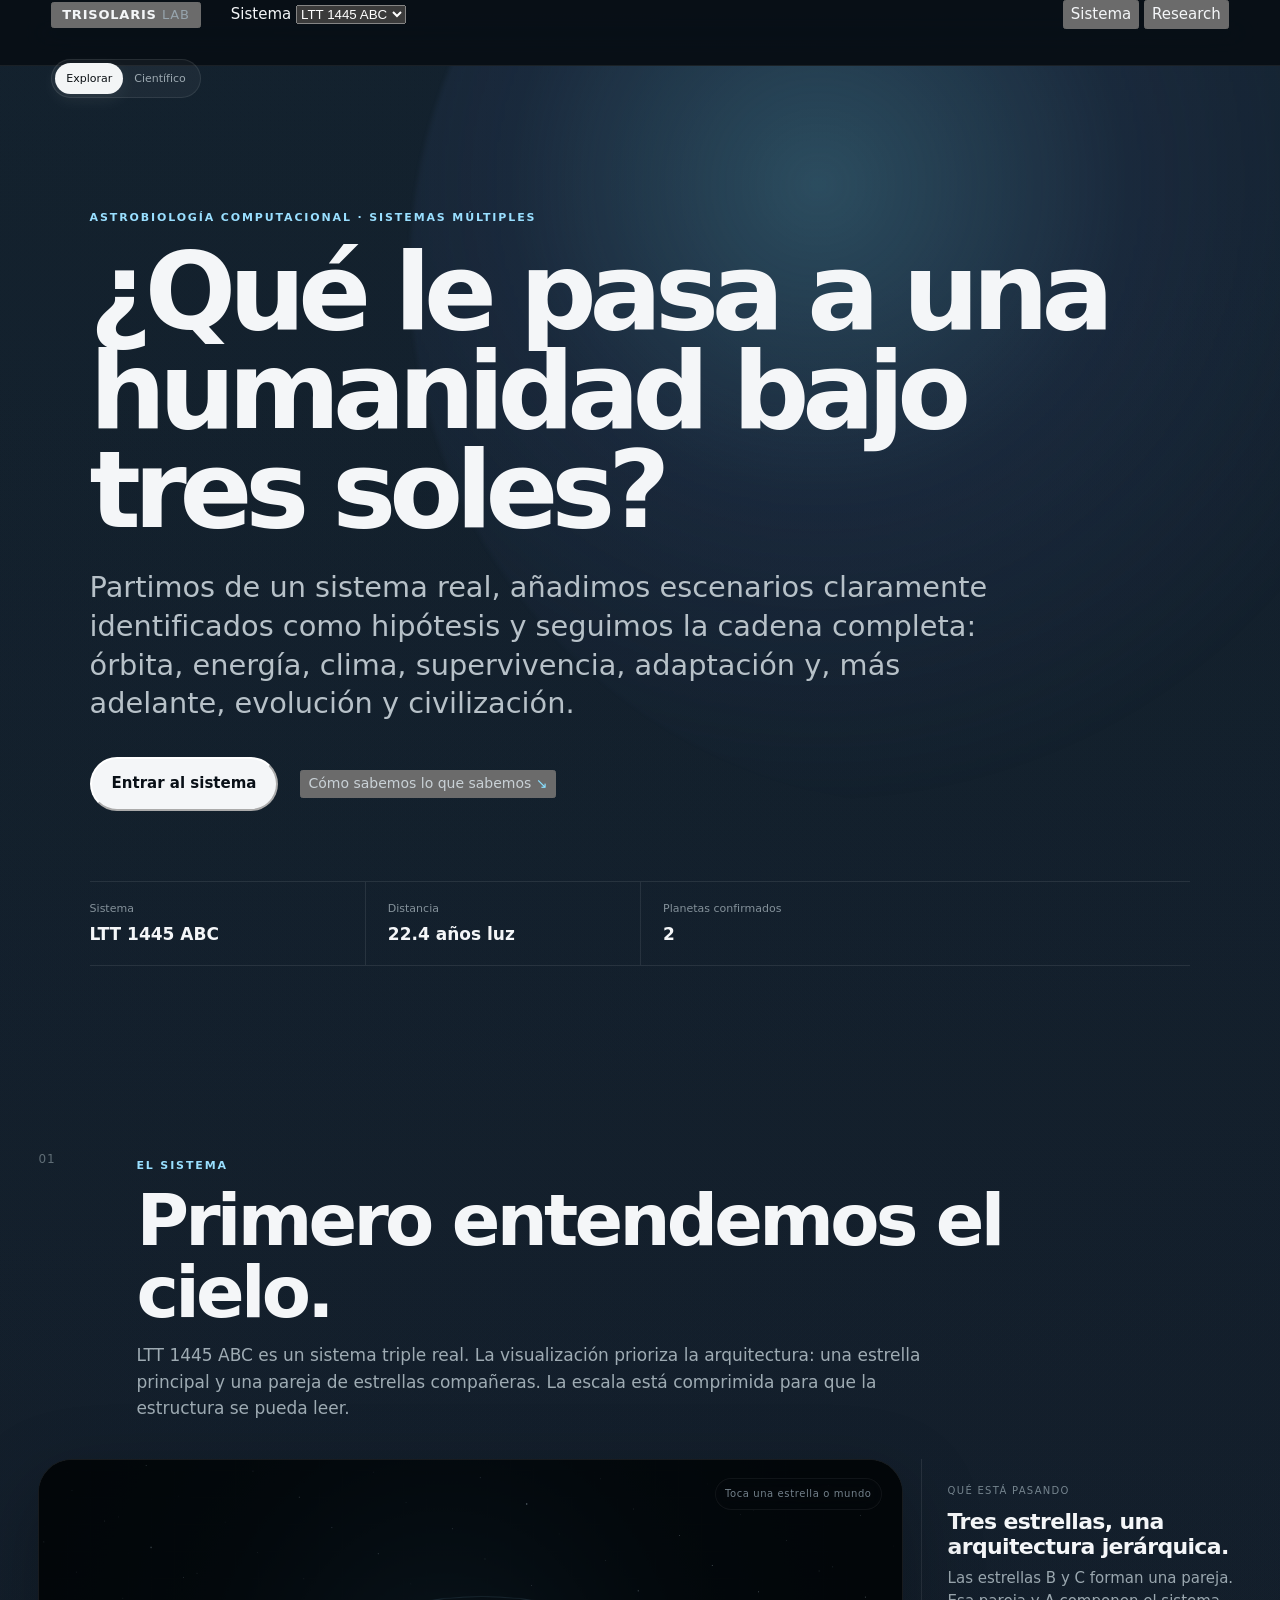
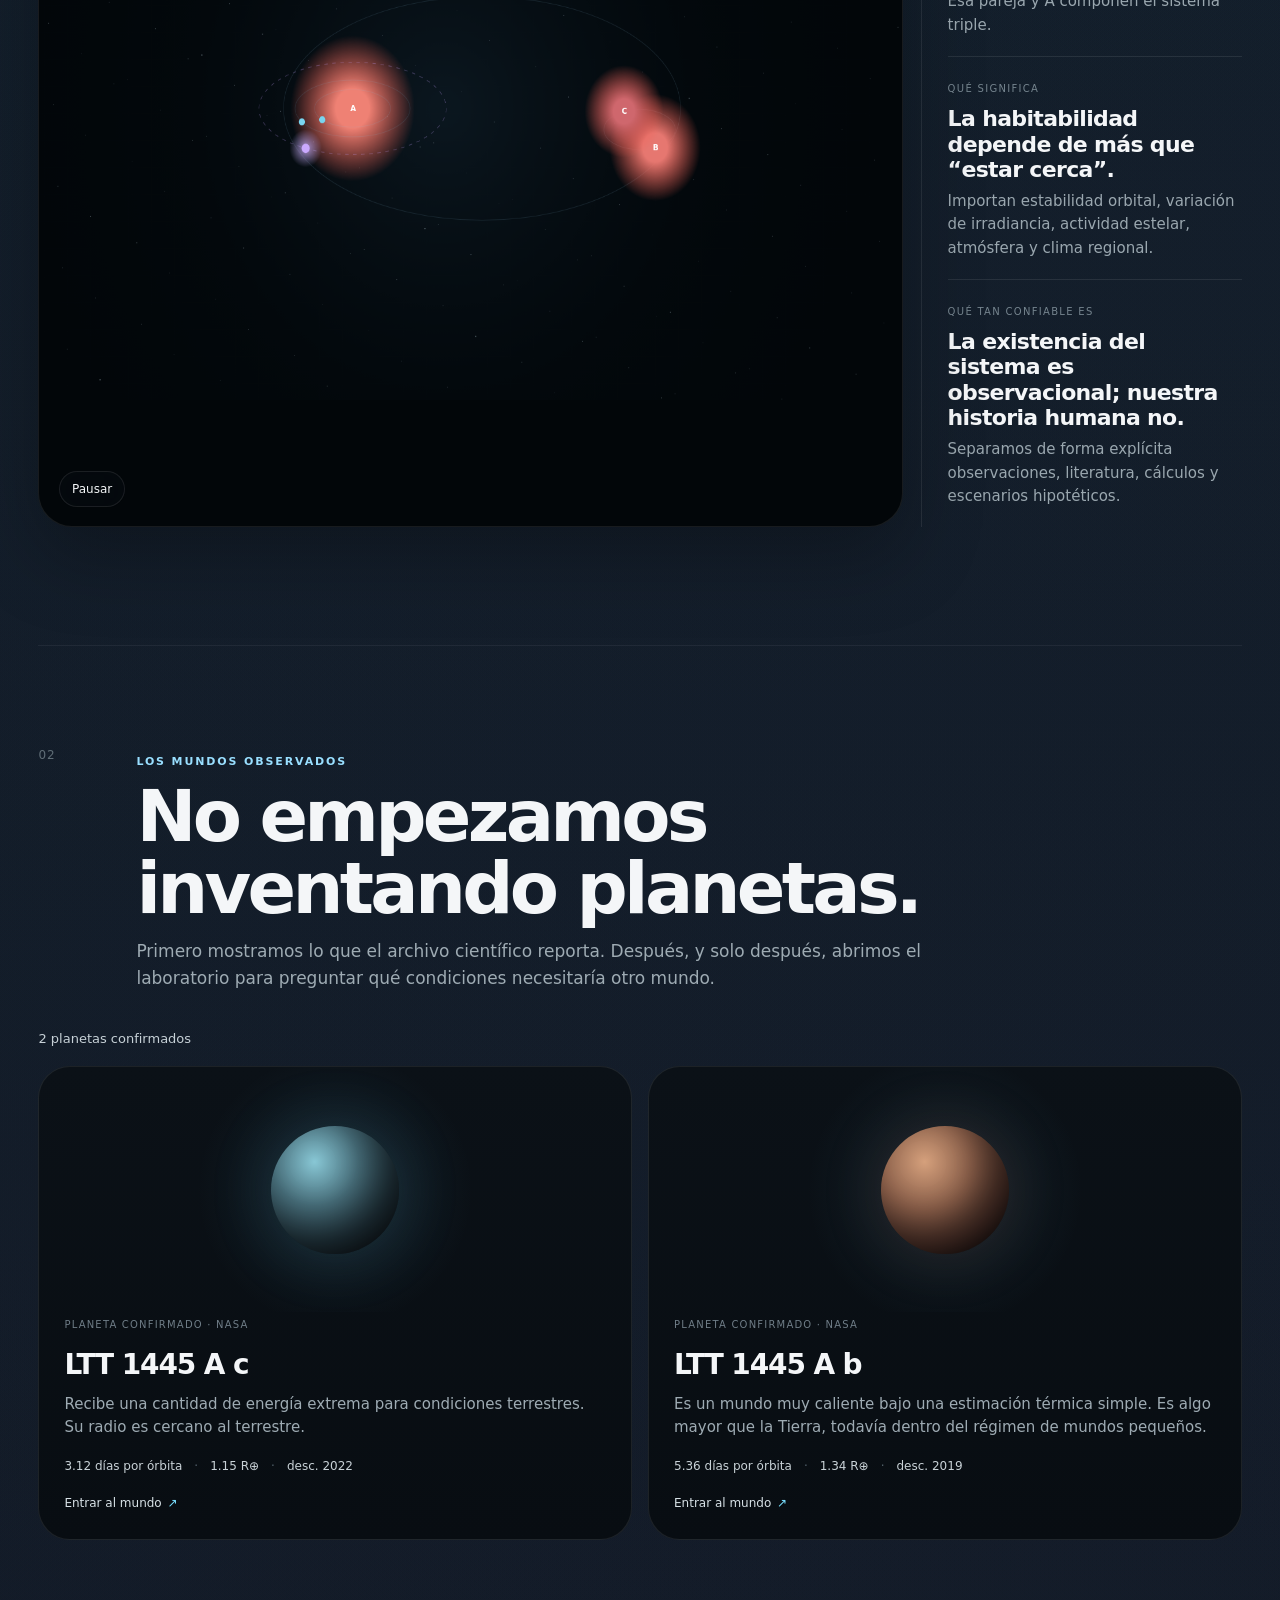
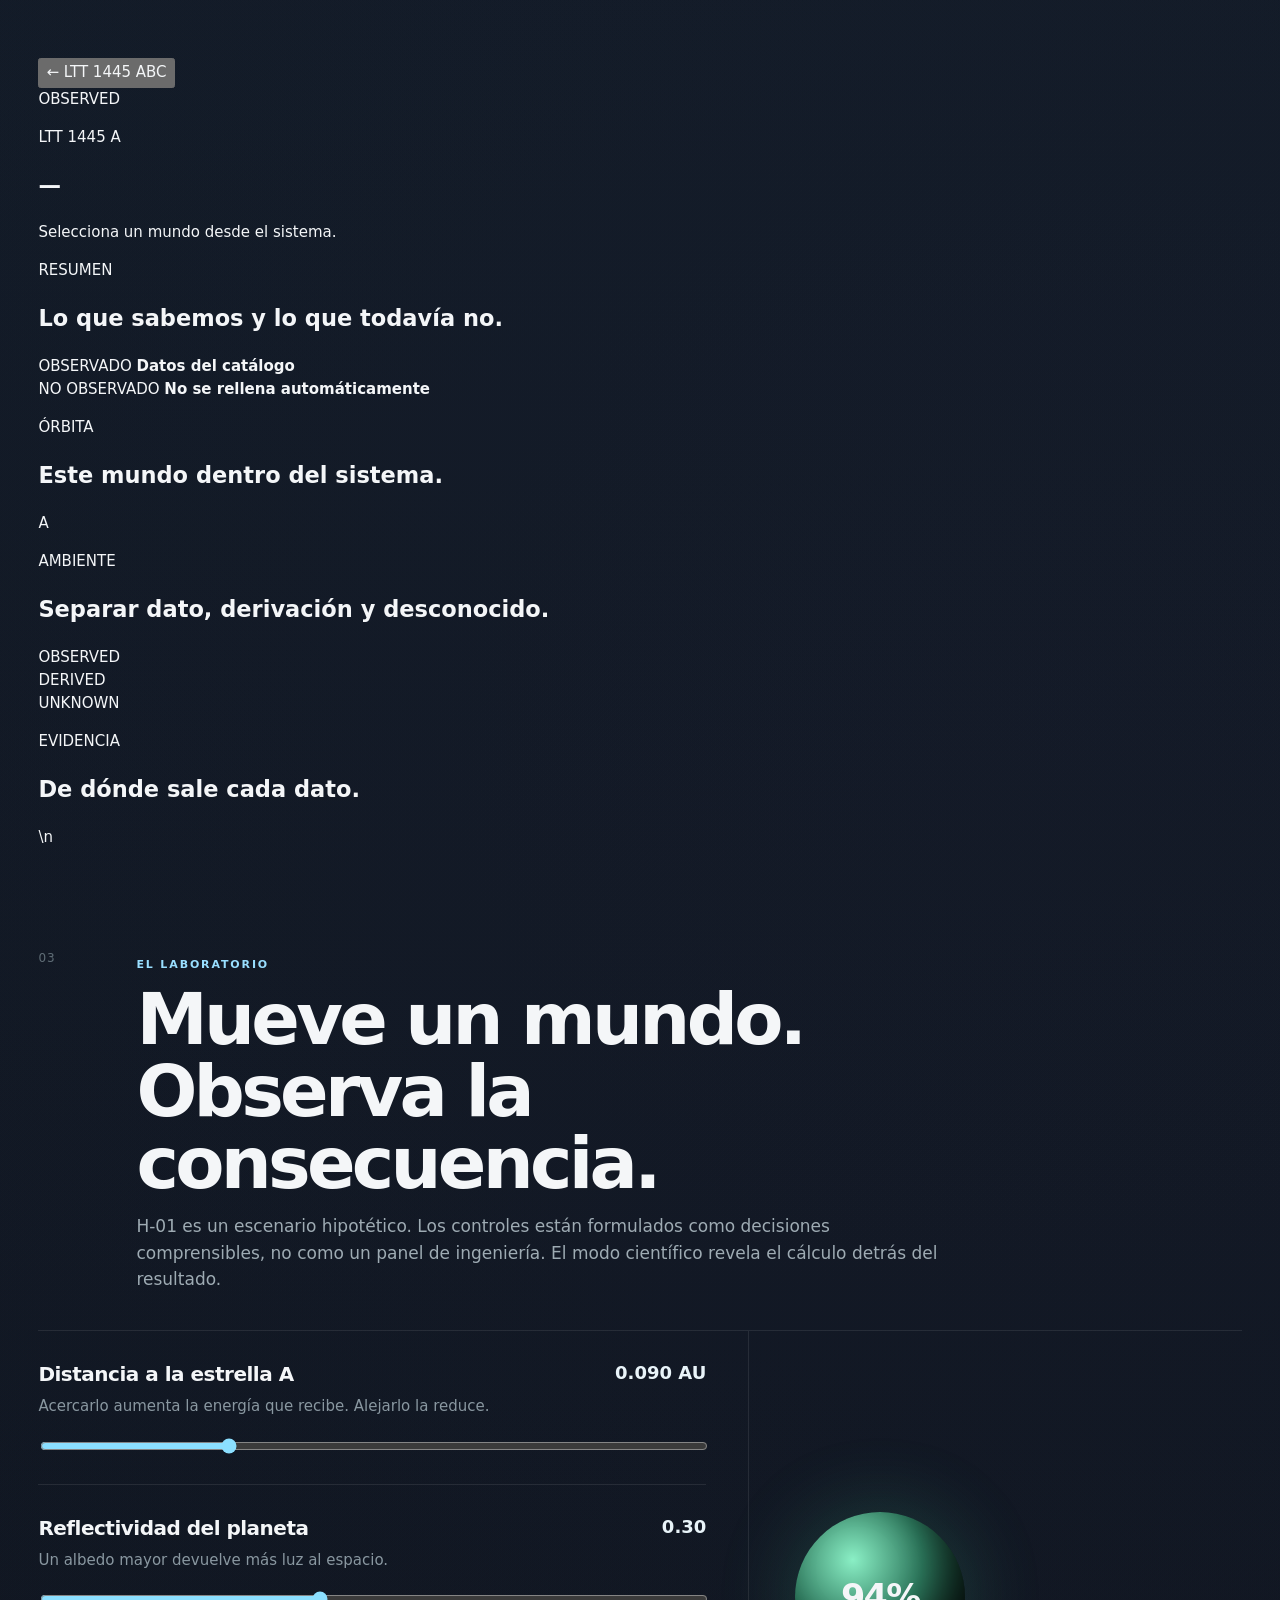
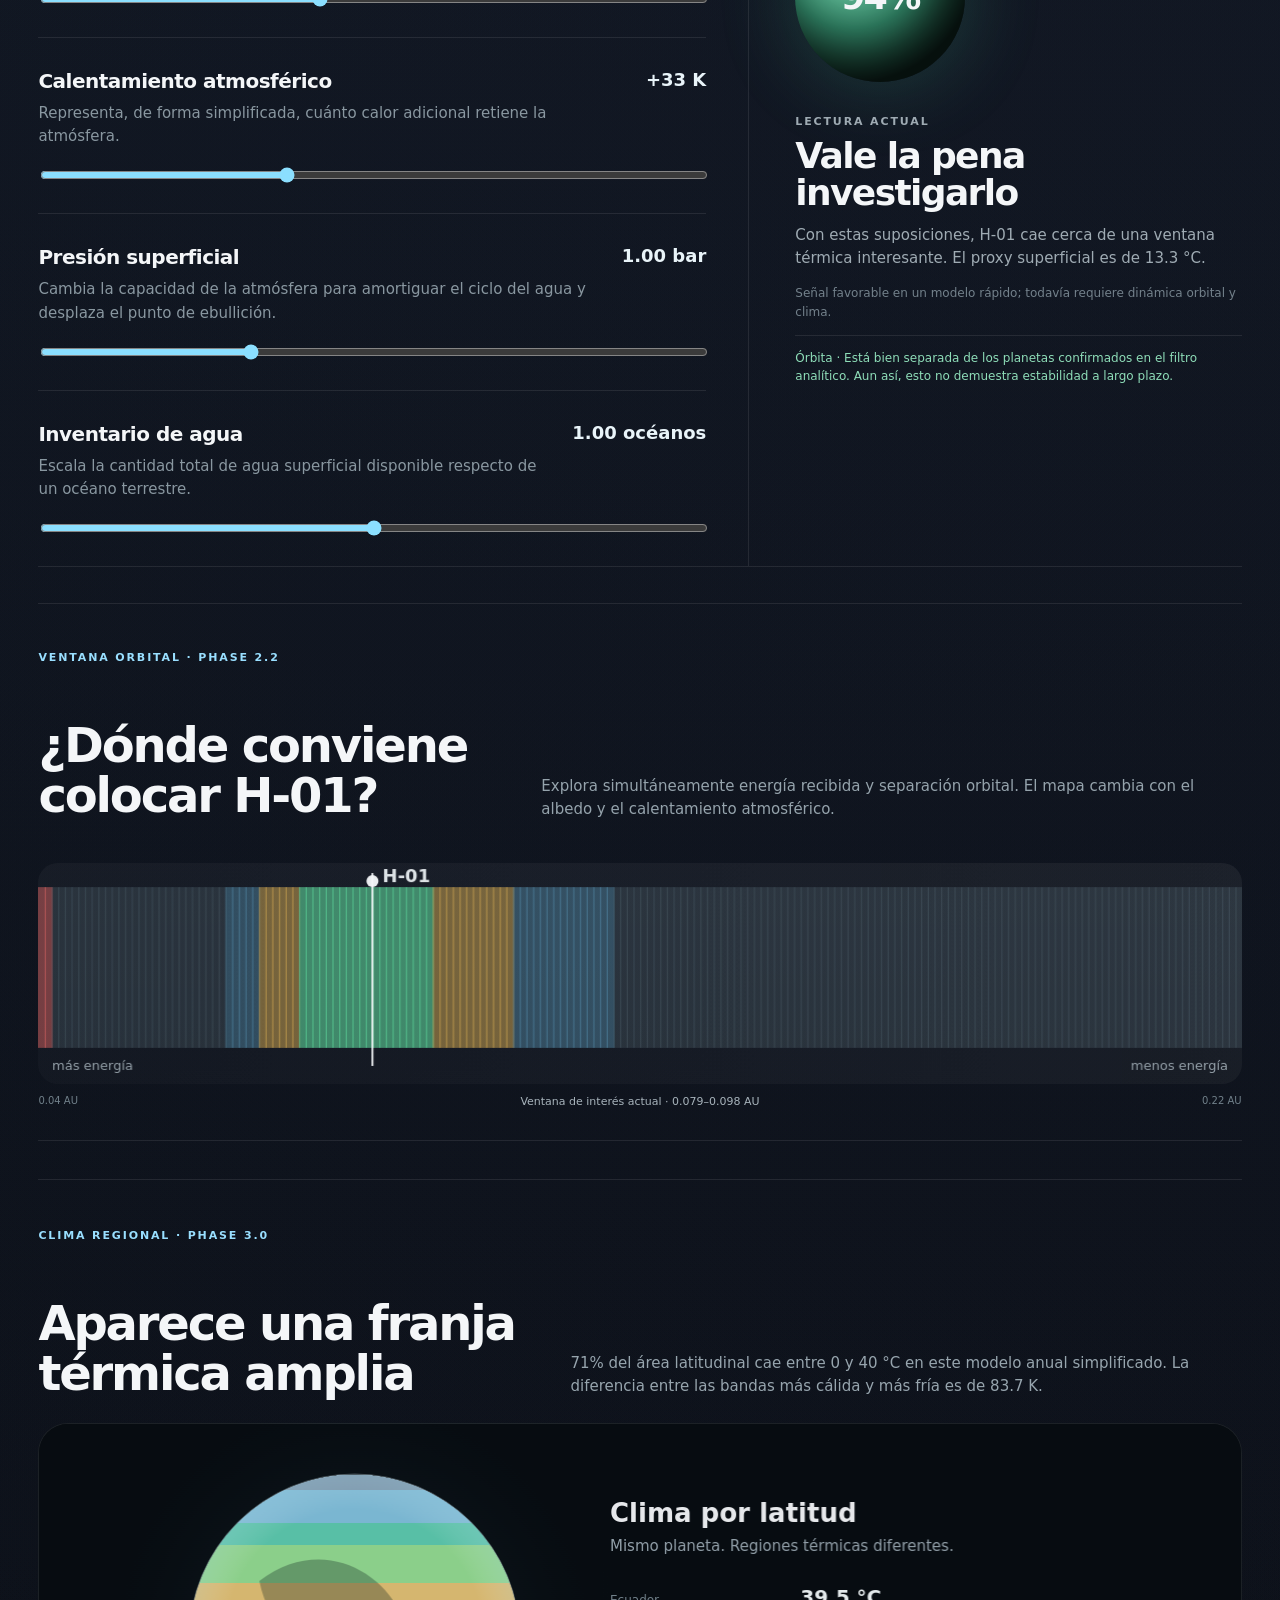
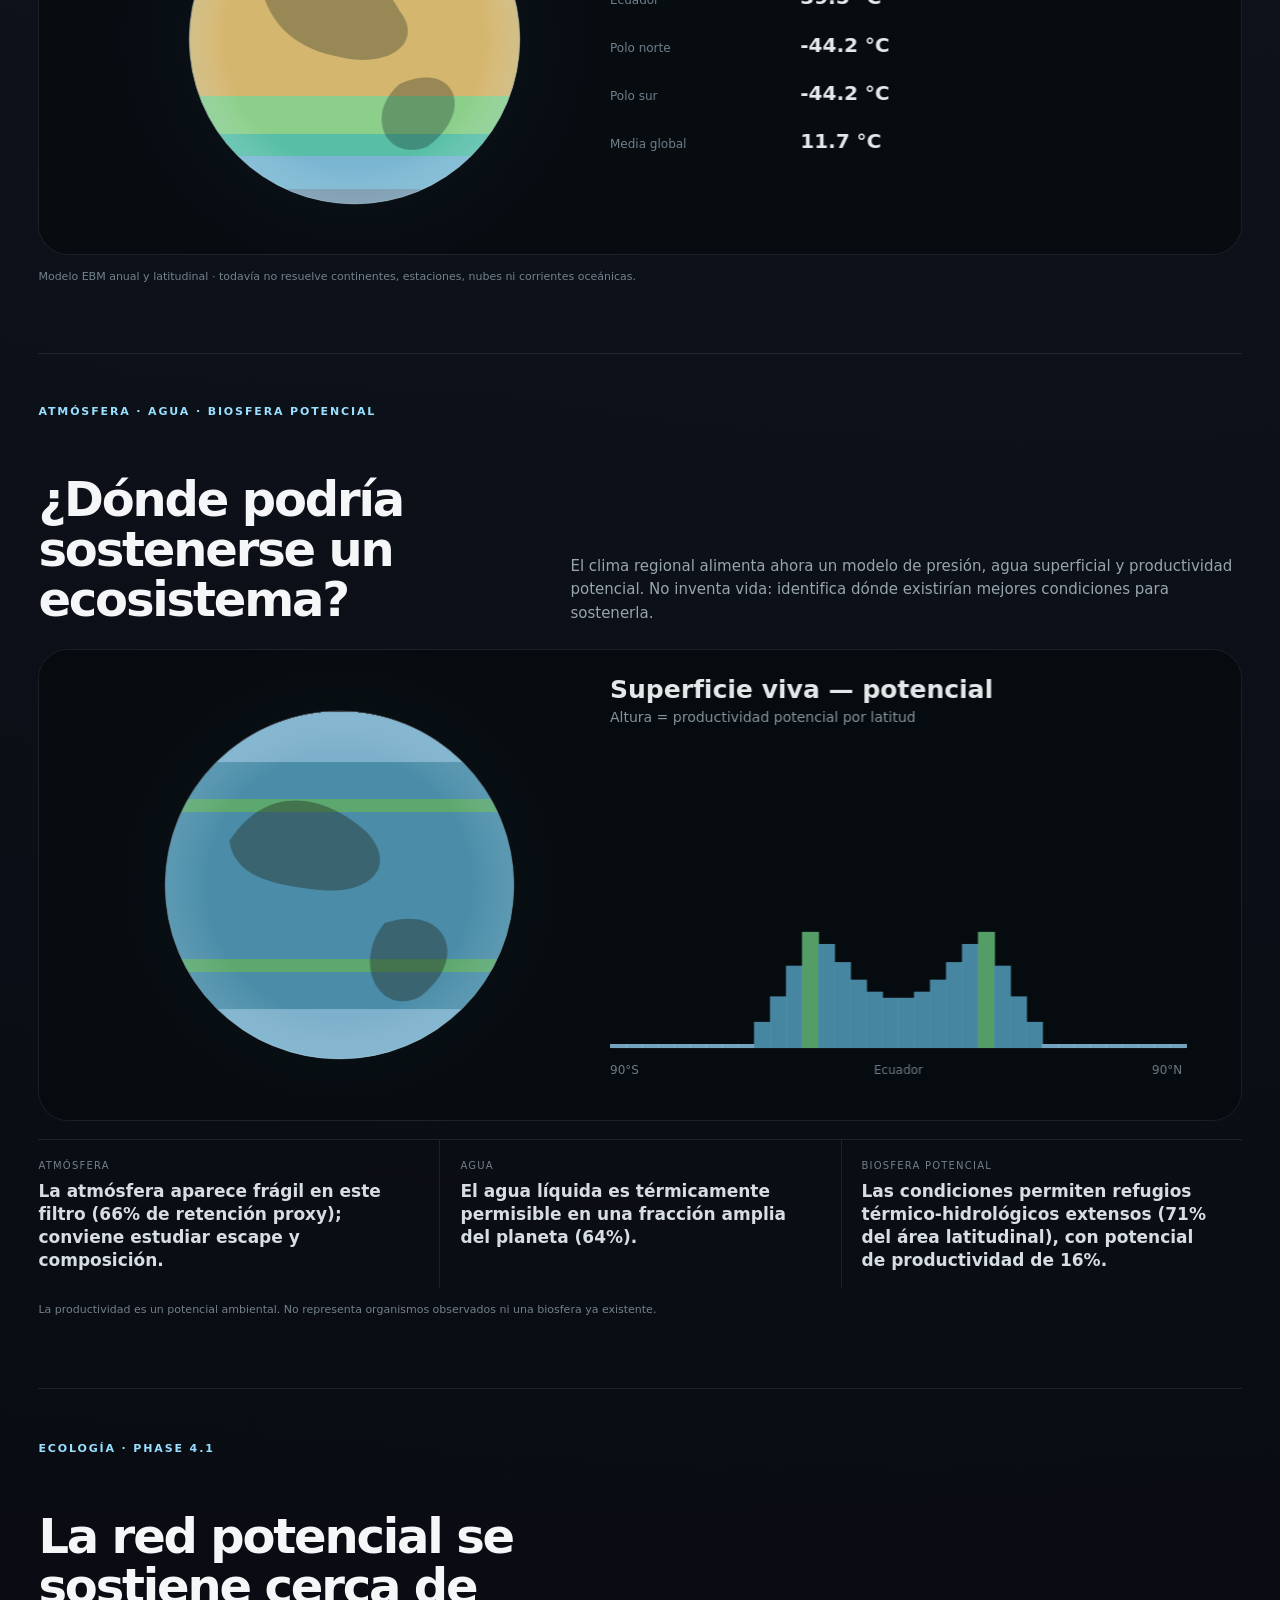
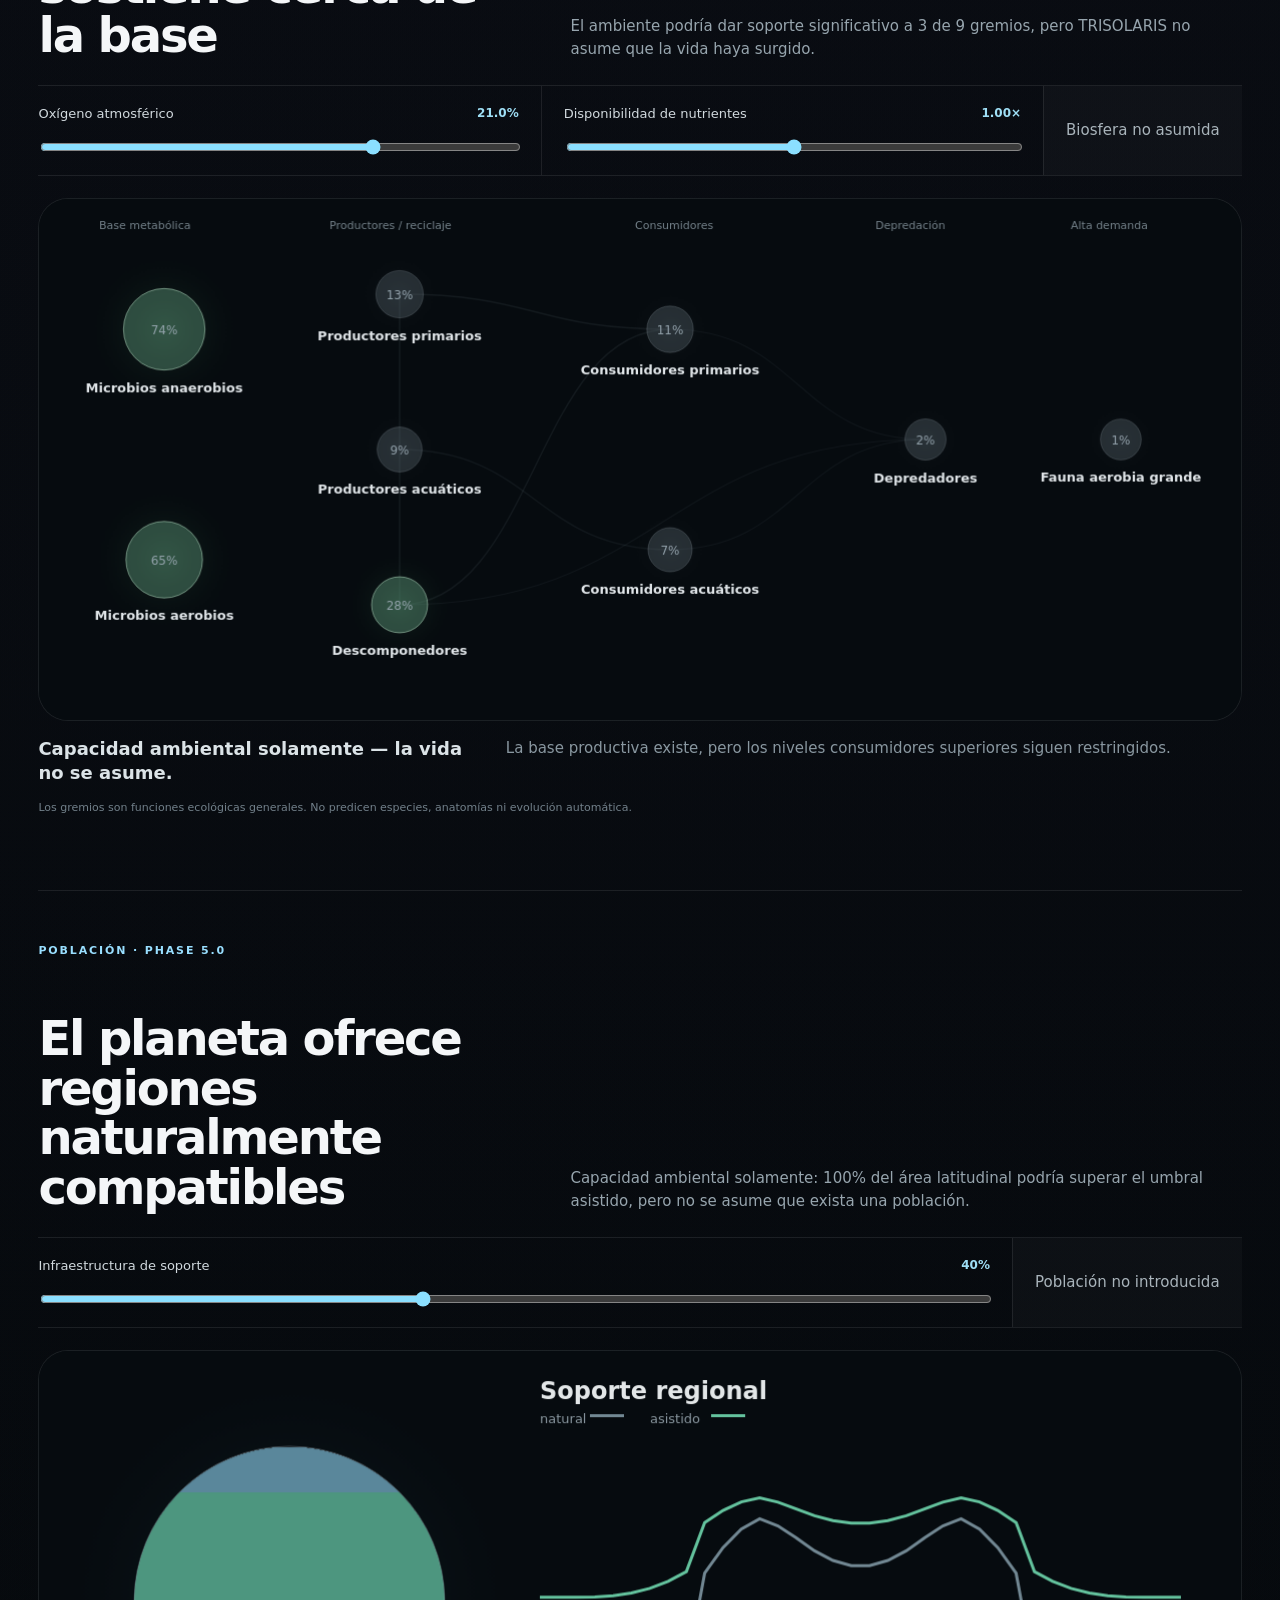
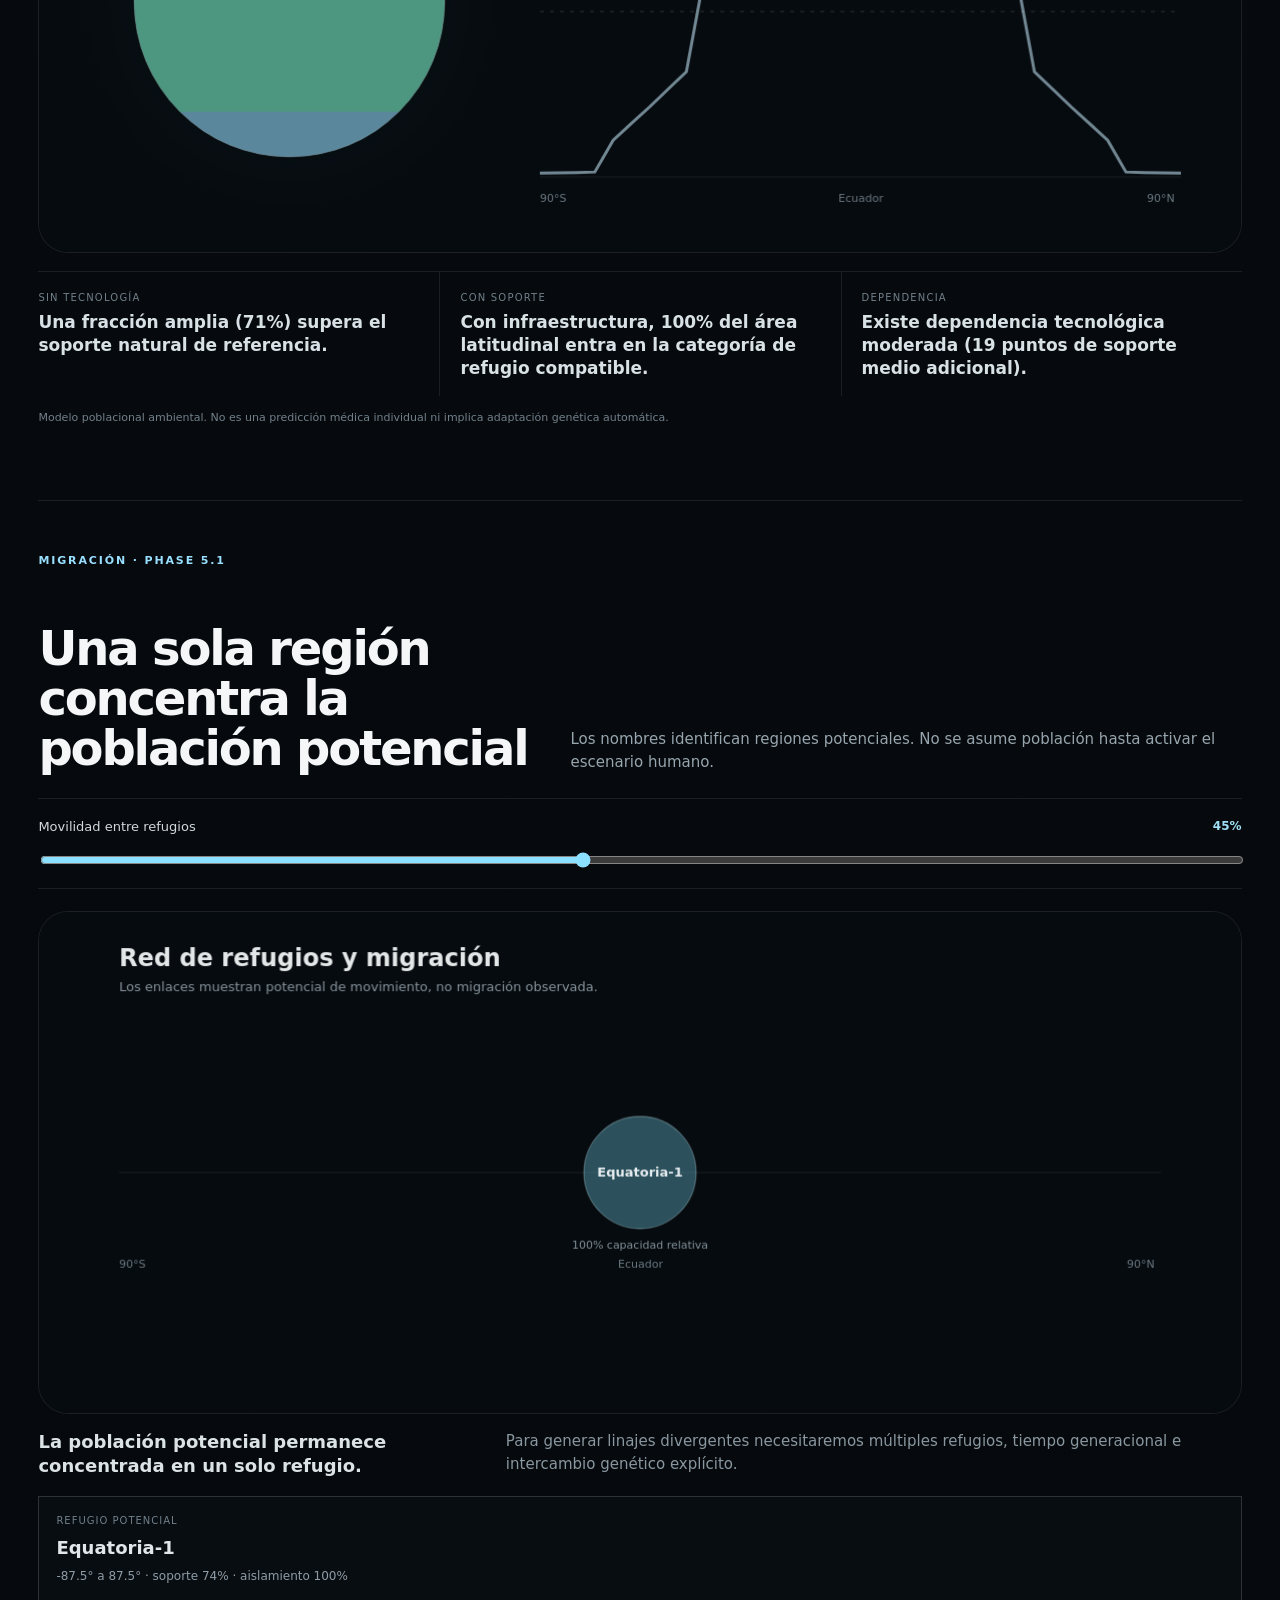
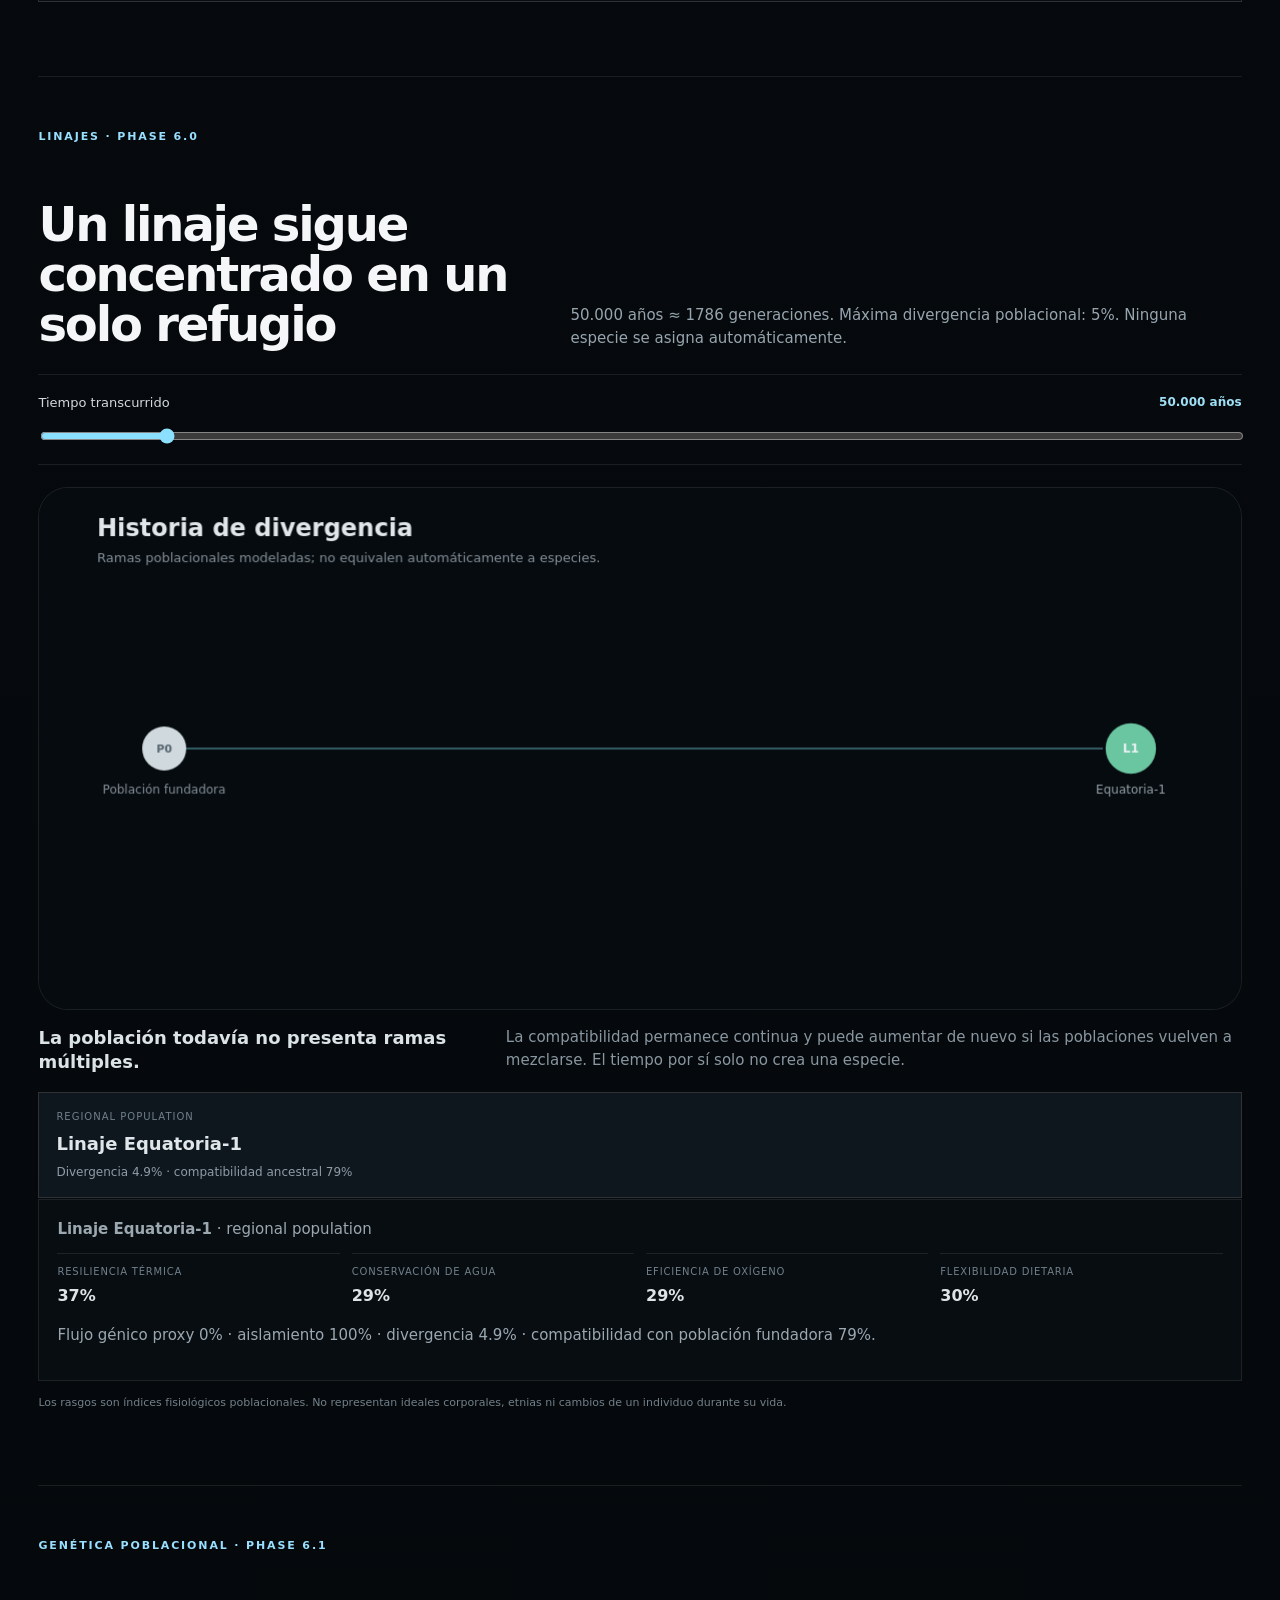
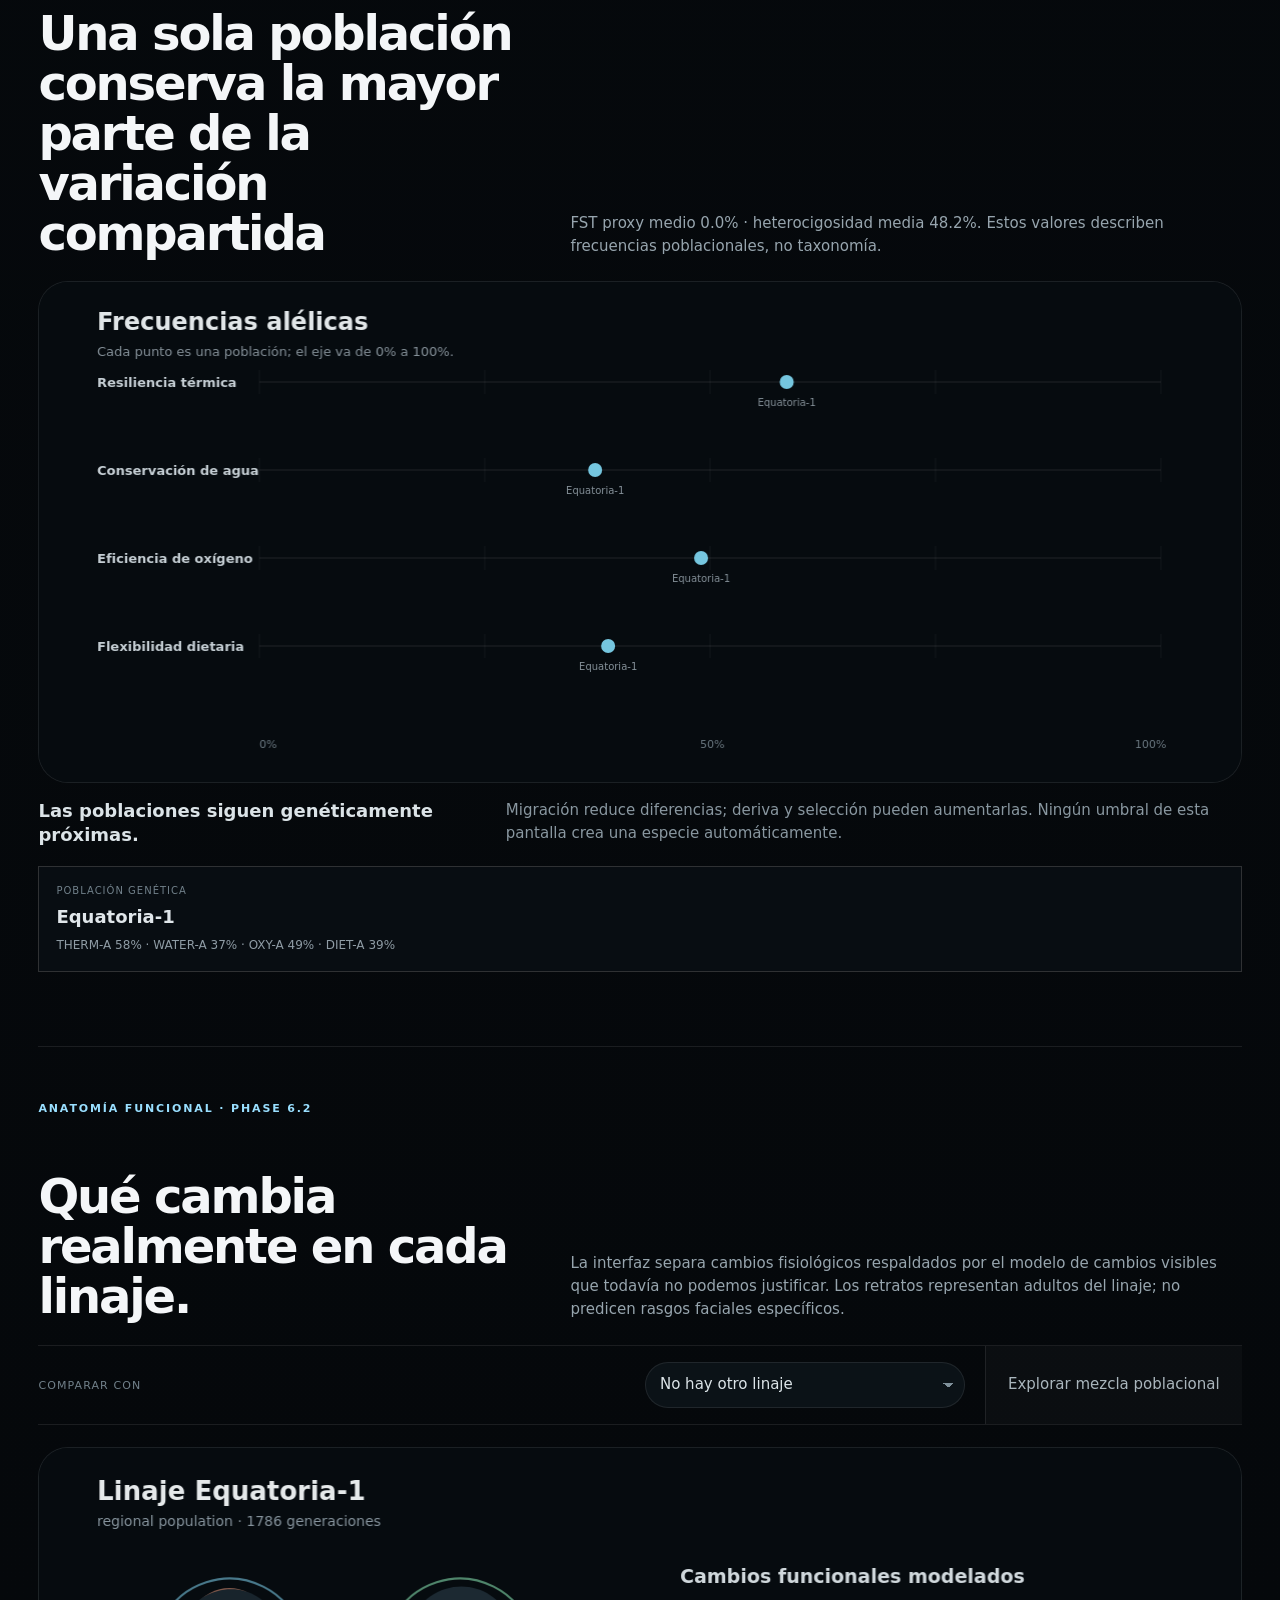
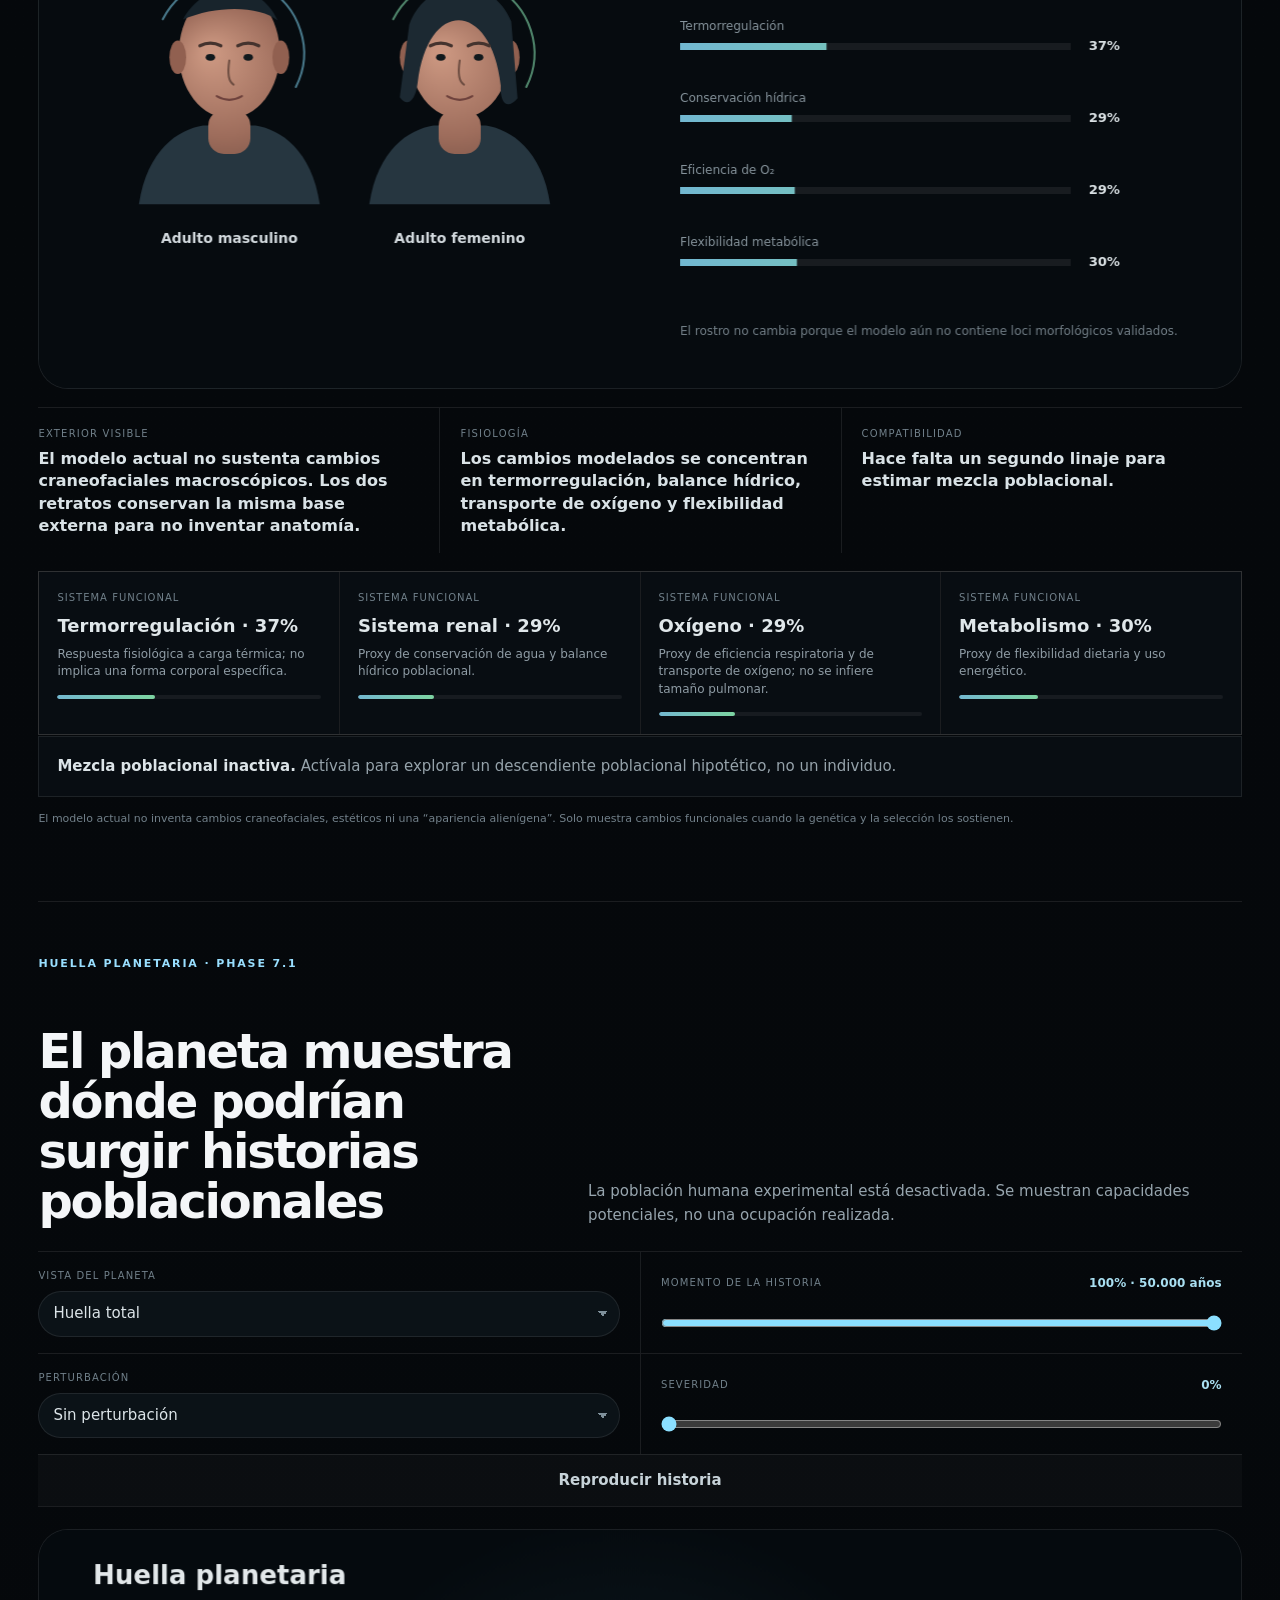
==== commit 95d669db: "ux architecture: add home system planet research shells" ====
--- a/frontend/index.html
+++ b/frontend/index.html
@@ -5,25 +5,32 @@
   <meta name="viewport" content="width=device-width,initial-scale=1,viewport-fit=cover" />
   <title>TRISOLARIS LAB — Ciencia para explorar</title>
   <meta name="description" content="Astrobiología y astroantropología computacional en sistemas estelares múltiples." />
-  <meta name="theme-color" content="#05080b" />
-  <link rel="stylesheet" href="./styles.css?v=phase12a-20260925" />
+  <meta name="theme-color" content="#f5f7f8" />
+  <link rel="stylesheet" href="./styles.css?v=uxarch1-20260926" />
 </head>
-<body data-mode="simple">
+<body data-mode="simple" data-app-view="home" data-world-kind="none" data-planet-tab="summary" data-research-tab="replay">
   <nav class="siteNav" aria-label="Navegación principal">
-    <a class="wordmark" href="#inicio">TRISOLARIS <span>LAB</span></a>
-    <div class="navCenter">
-      <a href="#sistema">Sistema</a>
-      <a href="#mundos">Mundos</a>
-      <a href="#experimento">Experimento</a>
-      <a href="#evidencia">Método</a>
+    <button id="homeBtn" class="wordmark wordmarkButton" type="button">TRISOLARIS <span>LAB</span></button>
+
+    <label class="systemPicker">
+      <span>Sistema</span>
+      <select id="systemSelect" aria-label="Sistema estelar">
+        <option value="LTT-1445-ABC">LTT 1445 ABC</option>
+      </select>
+    </label>
+
+    <div class="appNav" aria-label="Vista principal">
+      <button type="button" class="appNavBtn" data-route="system">Sistema</button>
+      <button type="button" class="appNavBtn" data-route="research">Research</button>
     </div>
+
     <div class="viewControl" aria-label="Nivel de detalle">
       <button class="modeBtn active" data-mode="simple">Explorar</button>
       <button class="modeBtn" data-mode="scientific">Científico</button>
     </div>
   </nav>
 
-  <header id="inicio" class="hero">
+  <header id="inicio" class="hero" data-app-view-section="home">
     <div class="heroGlow" aria-hidden="true"></div>
     <div class="heroCopy">
       <p class="overline">ASTROBIOLOGÍA COMPUTACIONAL · SISTEMAS MÚLTIPLES</p>
@@ -33,8 +40,8 @@
         órbita, energía, clima, supervivencia, adaptación y, más adelante, evolución y civilización.
       </p>
       <div class="heroCtas">
-        <a class="ctaPrimary" href="#sistema">Entrar al sistema</a>
-        <a class="ctaText" href="#evidencia">Cómo sabemos lo que sabemos <span>↘</span></a>
+        <button id="enterSystemBtn" class="ctaPrimary" type="button">Entrar al sistema</button>
+        <button id="enterResearchBtn" class="ctaText ctaTextButton" type="button">Cómo sabemos lo que sabemos <span>↘</span></button>
       </div>
     </div>
 
@@ -47,7 +54,7 @@
   </header>
 
   <main>
-    <section id="sistema" class="chapter">
+    <section id="sistema" class="chapter" data-app-view-section="system">
       <div class="chapterIntro">
         <p class="chapterNumber">01</p>
         <div>
@@ -114,7 +121,7 @@
       </div>
     </section>
 
-    <section id="mundos" class="chapter worldsChapter">
+    <section id="mundos" class="chapter worldsChapter" data-app-view-section="system">
       <div class="chapterIntro">
         <p class="chapterNumber">02</p>
         <div>
@@ -146,7 +153,90 @@
       </div>
     </section>
 
-    <section id="experimento" class="chapter experimentChapter">
+    
+    <section id="planetShell" class="planetShell" data-app-view-section="planet" aria-live="polite">
+      <div class="planetShellInner">
+        <button id="planetBackBtn" class="planetBackBtn" type="button">← <span id="planetBackSystem">LTT 1445 ABC</span></button>
+
+        <div class="planetIdentity">
+          <div>
+            <span id="planetEpistemic" class="planetEpistemic observed">OBSERVED</span>
+            <p id="planetHostLabel" class="planetHostLabel">LTT 1445 A</p>
+            <h1 id="planetViewTitle">—</h1>
+            <p id="planetViewLead">Selecciona un mundo desde el sistema.</p>
+          </div>
+          <div id="planetKpis" class="planetKpis"></div>
+        </div>
+
+        <nav id="planetTabNav" class="planetTabNav" aria-label="Secciones del planeta"></nav>
+
+        <div id="observedPlanetView" class="observedPlanetView" data-world-kind-section="observed">
+          <section class="planetPanel" data-observed-panel="summary">
+            <div class="planetPanelHeading">
+              <p>RESUMEN</p>
+              <h2>Lo que sabemos y lo que todavía no.</h2>
+            </div>
+            <div id="observedSummaryGrid" class="observedSummaryGrid"></div>
+            <div class="knowledgeSplit">
+              <article>
+                <span>OBSERVADO</span>
+                <strong>Datos del catálogo</strong>
+                <div id="observedKnownList"></div>
+              </article>
+              <article>
+                <span>NO OBSERVADO</span>
+                <strong>No se rellena automáticamente</strong>
+                <div id="observedUnknownList"></div>
+              </article>
+            </div>
+          </section>
+
+          <section class="planetPanel" data-observed-panel="orbit">
+            <div class="planetPanelHeading">
+              <p>ÓRBITA</p>
+              <h2>Este mundo dentro del sistema.</h2>
+            </div>
+            <div class="planetOrbitLayout">
+              <div class="planetOrbitGraphic" aria-hidden="true">
+                <div class="planetOrbitStar">A</div>
+                <div class="planetOrbitRing"><i id="planetOrbitDot"></i></div>
+              </div>
+              <div id="observedOrbitFacts" class="planetFactList"></div>
+            </div>
+          </section>
+
+          <section class="planetPanel" data-observed-panel="environment">
+            <div class="planetPanelHeading">
+              <p>AMBIENTE</p>
+              <h2>Separar dato, derivación y desconocido.</h2>
+            </div>
+            <div class="epistemicColumns">
+              <article class="observedColumn">
+                <span>OBSERVED</span>
+                <div id="observedEnvironmentObserved"></div>
+              </article>
+              <article class="derivedColumn">
+                <span>DERIVED</span>
+                <div id="observedEnvironmentDerived"></div>
+              </article>
+              <article class="unknownColumn">
+                <span>UNKNOWN</span>
+                <div id="observedEnvironmentUnknown"></div>
+              </article>
+            </div>
+          </section>
+
+          <section class="planetPanel" data-observed-panel="evidence">
+            <div class="planetPanelHeading">
+              <p>EVIDENCIA</p>
+              <h2>De dónde sale cada dato.</h2>
+            </div>
+            <div id="observedEvidence" class="planetEvidence"></div>
+          </section>
+        </div>
+      </div>
+    </section>
+\n    <section id="experimento" class="chapter experimentChapter" data-app-view-section="planet research">
       <div class="chapterIntro">
         <p class="chapterNumber">03</p>
         <div>
@@ -159,7 +249,7 @@
         </div>
       </div>
 
-      <div class="labSurface">
+      <div class="labSurface" data-h01-panel="environment">
         <div class="controlsColumn">
           <label class="controlRow">
             <div>
@@ -219,7 +309,7 @@
         </div>
       </div>
 
-      <div class="technicalSheet scientific-only">
+      <div class="technicalSheet scientific-only" data-h01-panel="environment">
         <div class="sheetHeading">
           <div>
             <span class="evidenceMark derived">Derivado</span>
@@ -231,7 +321,7 @@
         <div id="candidateWhy" class="methodNote"></div>
       </div>
 
-      <section class="orbitWindow" aria-labelledby="orbitWindowTitle">
+      <section class="orbitWindow" data-h01-panel="environment" aria-labelledby="orbitWindowTitle">
         <div class="orbitWindowIntro">
           <p class="eyebrow">VENTANA ORBITAL · PHASE 2.2</p>
           <h3 id="orbitWindowTitle">¿Dónde conviene colocar H-01?</h3>
@@ -247,7 +337,7 @@
         </div>
       </section>
 
-      <section class="climateWorld" aria-labelledby="climateHeadline">
+      <section class="climateWorld" data-h01-panel="environment" aria-labelledby="climateHeadline">
         <div class="climateIntro">
           <p class="eyebrow">CLIMA REGIONAL · PHASE 3.0</p>
           <h3 id="climateHeadline">Un planeta no tiene una sola temperatura.</h3>
@@ -260,7 +350,7 @@
         <p class="climateCaveat">Modelo EBM anual y latitudinal · todavía no resuelve continentes, estaciones, nubes ni corrientes oceánicas.</p>
       </section>
 
-      <section class="surfaceSystems" aria-labelledby="surfaceHeadline">
+      <section class="surfaceSystems" data-h01-panel="environment" aria-labelledby="surfaceHeadline">
         <div class="surfaceIntro">
           <p class="eyebrow">ATMÓSFERA · AGUA · BIOSFERA POTENCIAL</p>
           <h3 id="surfaceHeadline">¿Dónde podría sostenerse un ecosistema?</h3>
@@ -290,7 +380,7 @@
         <p class="surfaceCaveat">La productividad es un potencial ambiental. No representa organismos observados ni una biosfera ya existente.</p>
       </section>
 
-      <section class="ecologySystem" aria-labelledby="ecologyHeadline">
+      <section class="ecologySystem" data-h01-panel="life" aria-labelledby="ecologyHeadline">
         <div class="ecologyIntro">
           <p class="eyebrow">ECOLOGÍA · PHASE 4.1</p>
           <h3 id="ecologyHeadline">Condiciones para una cadena alimentaria.</h3>
@@ -326,7 +416,7 @@
         <p class="surfaceCaveat">Los gremios son funciones ecológicas generales. No predicen especies, anatomías ni evolución automática.</p>
       </section>
 
-      <section class="settlementSystem" aria-labelledby="settlementHeadline">
+      <section class="settlementSystem" data-h01-panel="humanity" aria-labelledby="settlementHeadline">
         <div class="settlementIntro">
           <p class="eyebrow">POBLACIÓN · PHASE 5.0</p>
           <h3 id="settlementHeadline">¿Dónde podría vivir una población humana?</h3>
@@ -367,7 +457,7 @@
         <p class="surfaceCaveat">Modelo poblacional ambiental. No es una predicción médica individual ni implica adaptación genética automática.</p>
       </section>
 
-      <section class="refugiaSystem" aria-labelledby="refugiaHeadline">
+      <section class="refugiaSystem" data-h01-panel="humanity" aria-labelledby="refugiaHeadline">
         <div class="refugiaIntro">
           <p class="eyebrow">MIGRACIÓN · PHASE 5.1</p>
           <h3 id="refugiaHeadline">Poblaciones separadas por el planeta.</h3>
@@ -395,7 +485,7 @@
         <div id="refugiaMetrics" class="metricGrid scientific-only"></div>
       </section>
 
-      <section class="lineageSystem" aria-labelledby="lineageHeadline">
+      <section class="lineageSystem" data-h01-panel="humanity" aria-labelledby="lineageHeadline">
         <div class="lineageIntro">
           <p class="eyebrow">LINAJES · PHASE 6.0</p>
           <h3 id="lineageHeadline">La historia biológica empieza con poblaciones.</h3>
@@ -425,7 +515,7 @@
         <p class="surfaceCaveat">Los rasgos son índices fisiológicos poblacionales. No representan ideales corporales, etnias ni cambios de un individuo durante su vida.</p>
       </section>
 
-      <section class="geneticsSystem" aria-labelledby="geneticsHeadline">
+      <section class="geneticsSystem" data-h01-panel="humanity" aria-labelledby="geneticsHeadline">
         <div class="geneticsIntro">
           <p class="eyebrow">GENÉTICA POBLACIONAL · PHASE 6.1</p>
           <h3 id="geneticsHeadline">Ahora los linajes tienen frecuencias alélicas.</h3>
@@ -445,7 +535,7 @@
         <div id="geneticsMetrics" class="metricGrid scientific-only"></div>
       </section>
 
-      <section class="lineageInspector" aria-labelledby="lineageInspectorHeadline">
+      <section class="lineageInspector" data-h01-panel="humanity" aria-labelledby="lineageInspectorHeadline">
         <div class="lineageInspectorIntro">
           <p class="eyebrow">ANATOMÍA FUNCIONAL · PHASE 6.2</p>
           <h3 id="lineageInspectorHeadline">Qué cambia realmente en cada linaje.</h3>
@@ -485,7 +575,7 @@
         <p class="surfaceCaveat">El modelo actual no inventa cambios craneofaciales, estéticos ni una “apariencia alienígena”. Solo muestra cambios funcionales cuando la genética y la selección los sostienen.</p>
       </section>
 
-      <section class="planetHistorySystem" aria-labelledby="planetHistoryHeadline">
+      <section class="planetHistorySystem" data-h01-panel="humanity" aria-labelledby="planetHistoryHeadline">
         <div class="planetHistoryIntro">
           <p class="eyebrow">HUELLA PLANETARIA · PHASE 7.1</p>
           <h3 id="planetHistoryHeadline">Los linajes empiezan a dejar historia sobre el planeta.</h3>
@@ -562,7 +652,7 @@
         <p class="surfaceCaveat">El modelo físico actual resuelve latitud. La longitud del globo se usa solo para separar visualmente poblaciones y trayectorias; no es una predicción geográfica.</p>
       </section>
 
-      <section class="astroanthropologySystem" aria-labelledby="astroAnthroHeadline">
+      <section class="astroanthropologySystem" data-h01-panel="humanity" aria-labelledby="astroAnthroHeadline">
         <div class="astroAnthroIntro">
           <p class="eyebrow">ASTROANTROPOLOGÍA · PHASE 8.0</p>
           <h3 id="astroAnthroHeadline">Cada población resuelve el mismo planeta de una manera distinta.</h3>
@@ -637,7 +727,7 @@
       </section>
 
 
-      <section class="interplanetarySystem" aria-labelledby="interplanetaryHeadline">
+      <section class="interplanetarySystem" data-h01-panel="expansion" aria-labelledby="interplanetaryHeadline">
         <div class="interplanetaryIntro">
           <p class="eyebrow">MULTIPLANETARIO · PHASE 9.0</p>
           <h3 id="interplanetaryHeadline">Salir de H-01 deja de ser una idea y se convierte en una cadena de consecuencias.</h3>
@@ -815,7 +905,7 @@
       </section>
 
 
-      <section class="evolutionaryReplaySystem" aria-labelledby="evolutionaryReplayHeadline">
+      <section class="evolutionaryReplaySystem" data-h01-panel="expansion" data-research-panel="replay" aria-labelledby="evolutionaryReplayHeadline">
         <div class="evolutionaryReplayIntro">
           <p class="eyebrow">EVOLUTIONARY REPLAY · PHASE 10.0</p>
           <h3 id="evolutionaryReplayHeadline">Una historia no demuestra que era inevitable.</h3>
@@ -947,7 +1037,7 @@
 
 
 
-      <section class="thresholdAtlasSystem" aria-labelledby="thresholdAtlasHeadline">
+      <section class="thresholdAtlasSystem" data-h01-panel="expansion" data-research-panel="thresholds" aria-labelledby="thresholdAtlasHeadline">
         <div class="thresholdAtlasIntro">
           <p class="eyebrow">TRANSITION THRESHOLDS · PHASE 12.0</p>
           <h3 id="thresholdAtlasHeadline">¿Qué tendría que cambiar para que la historia deje de quedar atrapada en H-01?</h3>
@@ -973,7 +1063,7 @@
         </div>
       </section>
 
-      <section class="researchReleaseSystem" aria-labelledby="researchReleaseHeadline">
+      <section class="researchReleaseSystem" data-research-panel="publication" aria-labelledby="researchReleaseHeadline">
         <div class="researchReleaseIntro">
           <p class="eyebrow">RESEARCH RELEASES · PHASE 11.0</p>
           <h3 id="researchReleaseHeadline">La simulación empieza a producir evidencia, no solo pantallas.</h3>
@@ -1075,7 +1165,7 @@
         </p>
       </section>
 
-      <section class="nbodyBand" aria-labelledby="nbodyHeadline">
+      <section class="nbodyBand" data-research-panel="evidence" aria-labelledby="nbodyHeadline">
         <div class="nbodyLead">
           <p class="eyebrow">DINÁMICA NUMÉRICA · PHASE 2.1</p>
           <h3 id="nbodyHeadline">Preparando el primer ensemble N-body…</h3>
@@ -1085,13 +1175,13 @@
         <div id="nbodyDetail" class="metricGrid scientific-only"></div>
       </section>
 
-      <div class="plainMethod simple-only">
+      <div class="plainMethod simple-only" data-h01-panel="environment">
         <p><strong>Lo importante:</strong> un porcentaje alto aquí solo significa que este escenario merece una prueba más seria.
           Todavía debemos demostrar estabilidad orbital, atmósfera viable y clima regional.</p>
       </div>
     </section>
 
-    <section id="evidencia" class="chapter methodChapter">
+    <section id="evidencia" class="chapter methodChapter" data-app-view-section="research" data-research-panel="evidence">
       <div class="chapterIntro">
         <p class="chapterNumber">04</p>
         <div>
@@ -1147,6 +1237,6 @@
     </div>
   </footer>
 
-  <script type="module" src="./app.js?v=phase12a-20260925"></script>
+  <script type="module" src="./app.js?v=uxarch1-20260926"></script>
 </body>
 </html>
--- a/frontend/styles.css
+++ b/frontend/styles.css
@@ -2592,515 +2592,3 @@
   .thresholdAtlasIntro>p:last-child{grid-column:1;grid-row:auto}
   .thresholdAtlasSummary article+article{border-left:0;border-top:1px solid var(--line);padding-left:0}
 }
-
-
-/* UX v4 — routed light application shell */
-:root{
-  color-scheme:light;
-  --bg:#f4f7f9;
-  --surface:#ffffff;
-  --surface2:#f7fafc;
-  --text:#20313d;
-  --muted:#687a86;
-  --soft:#435866;
-  --line:#dce5ea;
-  --lineStrong:#bacbd5;
-  --cyan:#2178a8;
-  --green:#2e7a57;
-  --amber:#9a681b;
-  --violet:#6d50a2;
-  --danger:#a84b4b;
-  --shadow:0 16px 42px rgba(28,54,70,.08)
-}
-html{background:var(--bg)}
-body{
-  background:
-    radial-gradient(circle at 10% -4%,rgba(76,157,201,.10),transparent 28%),
-    linear-gradient(180deg,#f8fafc 0,#f4f7f9 48%,#edf2f5 100%)!important;
-  color:var(--text)!important
-}
-a{color:inherit}
-code{
-  color:#17658d!important;
-  background:#edf6fa;
-  border-radius:4px;
-  padding:1px 4px
-}
-
-/* Main routed views: hidden by CSS before JS runs, so no content flash. */
-[data-view]{display:none!important}
-body[data-app-view="system"] [data-view~="system"],
-body[data-app-view="observed"] [data-view~="observed"],
-body[data-app-view="h01"] [data-view~="h01"],
-body[data-app-view="research"] [data-view~="research"]{
-  display:block!important
-}
-
-/* H-01 internal router */
-body[data-app-view="h01"] #experimento>[data-h01-section]{display:none!important}
-body[data-app-view="h01"][data-h01-tab="environment"] #experimento>[data-h01-section="environment"],
-body[data-app-view="h01"][data-h01-tab="life"] #experimento>[data-h01-section="life"],
-body[data-app-view="h01"][data-h01-tab="humanity"] #experimento>[data-h01-section="humanity"],
-body[data-app-view="h01"][data-h01-tab="expansion"] #experimento>[data-h01-section="expansion"]{
-  display:block!important
-}
-body[data-app-view="h01"] #experimento>[data-research-section]:not([data-h01-section]){
-  display:none!important
-}
-
-/* Research internal router */
-body[data-app-view="research"] [data-research-section]{display:none!important}
-body[data-app-view="research"][data-research-tab="replay"] [data-research-section="replay"],
-body[data-app-view="research"][data-research-tab="thresholds"] [data-research-section="thresholds"],
-body[data-app-view="research"][data-research-tab="publication"] [data-research-section="publication"],
-body[data-app-view="research"][data-research-tab="method"] [data-research-section="method"]{
-  display:block!important
-}
-body[data-app-view="research"] #experimento>[data-h01-section]:not([data-research-section]){
-  display:none!important
-}
-
-/* Navigation */
-.siteNav{
-  background:rgba(255,255,255,.94)!important;
-  border-bottom:1px solid var(--line)!important;
-  box-shadow:0 3px 18px rgba(29,54,70,.05);
-  backdrop-filter:blur(22px);
-  -webkit-backdrop-filter:blur(22px)
-}
-.wordmark{color:#173246!important}
-.wordmark span{color:#7a8993!important}
-.appViewNav{
-  display:flex!important;
-  justify-content:center;
-  align-items:center;
-  gap:6px;
-  overflow-x:auto;
-  scrollbar-width:none
-}
-.appViewNav::-webkit-scrollbar{display:none}
-.navPlanetButtons{display:flex;gap:6px}
-.appViewBtn{
-  flex:0 0 auto;
-  border:1px solid transparent;
-  border-radius:999px;
-  background:transparent;
-  color:#667985;
-  padding:7px 11px;
-  cursor:pointer;
-  font-size:11px;
-  font-weight:700;
-  transition:.18s ease
-}
-.appViewBtn:hover{
-  background:#f0f5f8;
-  color:#264b61
-}
-.appViewBtn.active{
-  background:#e3f1f8;
-  border-color:#b5d4e2;
-  color:#155d84
-}
-.viewControl{
-  background:#f3f7f9!important;
-  border-color:var(--line)!important
-}
-.modeBtn{color:#657681!important}
-.modeBtn.active{
-  background:#fff!important;
-  color:#20313d!important;
-  box-shadow:0 2px 8px rgba(28,54,70,.09)!important
-}
-
-.subViewNav{
-  display:none;
-  position:sticky;
-  top:66px;
-  z-index:44;
-  background:rgba(244,247,249,.95);
-  border-bottom:1px solid var(--line);
-  backdrop-filter:blur(18px);
-  -webkit-backdrop-filter:blur(18px)
-}
-body[data-app-view="h01"] .subViewNav,
-body[data-app-view="research"] .subViewNav{display:block}
-.subViewInner{
-  width:var(--content);
-  margin:0 auto;
-  min-height:52px;
-  display:none;
-  align-items:center;
-  gap:7px;
-  overflow-x:auto;
-  scrollbar-width:none
-}
-.subViewInner::-webkit-scrollbar{display:none}
-body[data-app-view="h01"] [data-subnav-for="h01"],
-body[data-app-view="research"] [data-subnav-for="research"]{display:flex}
-.subViewInner>span{
-  flex:0 0 auto;
-  margin-right:4px;
-  color:#788994;
-  font-size:9px;
-  font-weight:800;
-  letter-spacing:.11em;
-  text-transform:uppercase
-}
-.subViewInner button{
-  flex:0 0 auto;
-  border:1px solid var(--line);
-  border-radius:999px;
-  background:#fff;
-  color:#617480;
-  padding:7px 12px;
-  cursor:pointer;
-  font-size:11px;
-  font-weight:650
-}
-.subViewInner button.active{
-  border-color:#9fc5d7;
-  background:#e7f2f8;
-  color:#17668f
-}
-
-/* Light typography + page hierarchy */
-.hero{
-  min-height:510px!important;
-  padding-top:105px!important;
-  padding-bottom:58px!important;
-  background:
-    radial-gradient(circle at 76% 28%,rgba(89,169,211,.14),transparent 30%),
-    transparent!important;
-  color:var(--text)!important
-}
-.heroGlow{
-  background:radial-gradient(circle,rgba(78,159,203,.13),rgba(255,255,255,0) 68%)!important
-}
-.hero h1{
-  max-width:980px!important;
-  color:#1e303c!important;
-  font-size:clamp(58px,7.2vw,104px)!important;
-  line-height:.92!important
-}
-.heroLead{color:#617480!important;max-width:800px!important}
-.heroFacts{
-  background:rgba(255,255,255,.76)!important;
-  border-color:var(--line)!important
-}
-.heroFacts span{color:#758590!important}
-.heroFacts strong{color:#20323e!important}
-.ctaPrimary{
-  background:#1f7cab!important;
-  color:white!important;
-  border-color:#1f7cab!important
-}
-.ctaText{color:#4d6878!important}
-
-.chapter,
-.experimentChapter{
-  color:var(--text)!important;
-  background:transparent!important
-}
-.chapterIntro h2,
-.chapterIntro h3,
-[data-h01-section] h2,
-[data-h01-section] h3,
-[data-research-section] h2,
-[data-research-section] h3,
-[data-research-section] h4{
-  color:#20323e!important
-}
-.chapterIntro p,
-[data-h01-section] p,
-[data-research-section] p{
-  color:#687985!important
-}
-.chapterNumber,.eyebrow,.overline{color:#54788d!important}
-
-/* Cards / surfaces */
-.contextRail article,
-.technicalSheet,
-.world,
-.labSurface,
-.orbitWindow,
-.climateWorld,
-.surfaceSystems,
-.ecologySystem,
-.settlementSystem,
-.refugiaSystem,
-.lineageSystem,
-.geneticsSystem,
-.lineageInspector,
-.planetHistorySystem,
-.astroanthropologySystem,
-.interplanetarySystem,
-.evolutionaryReplaySystem,
-.thresholdAtlasSystem,
-.researchReleaseSystem,
-.nbodyBand,
-.methodNote,
-.plainMethod,
-.objectFocus{
-  background:#fff!important;
-  border-color:var(--line)!important;
-  box-shadow:var(--shadow)
-}
-.orbitWindow,
-.climateWorld,
-.surfaceSystems,
-.ecologySystem,
-.settlementSystem,
-.refugiaSystem,
-.lineageSystem,
-.geneticsSystem,
-.lineageInspector,
-.planetHistorySystem,
-.astroanthropologySystem,
-.interplanetarySystem,
-.evolutionaryReplaySystem,
-.thresholdAtlasSystem,
-.researchReleaseSystem,
-.nbodyBand{
-  border-radius:20px!important;
-  padding-left:clamp(20px,3vw,34px)!important;
-  padding-right:clamp(20px,3vw,34px)!important
-}
-.world{
-  box-shadow:0 9px 28px rgba(29,54,70,.07)!important
-}
-.world:hover{
-  border-color:#abc5d3!important;
-  box-shadow:0 14px 34px rgba(29,74,99,.11)!important
-}
-.worldHero{
-  background:linear-gradient(145deg,#edf4f8,#f9fbfc)!important
-}
-.worldBody h3{color:#203440!important}
-.worldBody p,.worldFacts,.worldExplore{color:#607480!important}
-.worldKicker{color:#39799a!important}
-.worldSphere{
-  box-shadow:inset -18px -18px 40px rgba(37,83,111,.14),0 13px 28px rgba(37,83,111,.12)!important
-}
-
-/* Observed-world route becomes a compact single-object page. */
-body[data-app-view="observed"] #mundos{
-  padding-top:72px!important;
-  min-height:calc(100vh - 120px)
-}
-body[data-app-view="observed"] #mundos .chapterIntro{
-  max-width:900px
-}
-body[data-app-view="observed"] #mundos .worldGallery{
-  grid-template-columns:minmax(0,760px)!important;
-  max-width:760px
-}
-body[data-app-view="observed"] #mundos .world{
-  width:100%
-}
-
-/* Experiment / research pages should start close to the subnav, not after giant blank space. */
-body[data-app-view="h01"] #experimento,
-body[data-app-view="research"] #experimento,
-body[data-app-view="research"] #evidencia{
-  padding-top:62px!important
-}
-body[data-app-view="research"] #experimento{
-  min-height:calc(100vh - 120px)
-}
-
-/* Controls and tables */
-input[type="number"],select{
-  background:#fff!important;
-  color:#263946!important;
-  border-color:var(--lineStrong)!important
-}
-input[type="range"]{accent-color:#247cab}
-button{border-color:var(--line)}
-.quietButton,
-.focusBack,
-.admixtureButton,
-.seedHumanButton,
-.seedLifeButton,
-.interplanetaryLaunchButton,
-.replayRunButton{
-  background:#f6f9fb!important;
-  color:#284250!important;
-  border-color:var(--line)!important
-}
-.metricGrid .stat,.stat{
-  background:#f8fafc!important;
-  border-color:var(--line)!important
-}
-.stat small{color:#798a95!important}
-.stat strong{color:#223642!important}
-.stat em{color:#85949d!important}
-.tableWrap{
-  background:#fff!important;
-  border-color:var(--line)!important
-}
-table{color:#354956!important}
-thead{background:#edf3f6!important}
-th{color:#566c79!important}
-td,th{border-color:var(--line)!important}
-tbody tr:hover{background:#f6fafc!important}
-
-/* Evidence colors remain semantically distinct on a light surface. */
-.evidenceMark.observed,.observed{color:#287652!important}
-.evidenceMark.literature,.literature{color:#956219!important}
-.evidenceMark.derived,.derived{color:#176d97!important}
-.evidenceMark.speculative,.speculative{color:#6d4aa1!important}
-
-/* Contain visual canvases instead of letting black dominate the page. */
-.systemVisual,
-.climateStage,
-.surfaceStage,
-.ecologyStage,
-.settlementStage,
-.refugiaStage,
-.lineageStage,
-.geneticsStage,
-.lineageInspectorStage,
-.planetHistoryStage{
-  background:#eef4f7!important;
-  border:1px solid #cbd8df!important;
-  border-radius:18px!important;
-  overflow:hidden;
-  box-shadow:0 10px 28px rgba(29,54,70,.07)!important
-}
-.visualChrome{
-  background:rgba(255,255,255,.92)!important;
-  color:#526b78!important;
-  border-color:var(--line)!important
-}
-
-/* Common dark result rows become neutral light rows. */
-.thresholdCard,
-.researchEvidenceRow,
-.researchClaim,
-.researchCheck,
-.replayOutcomeRow,
-.replaySensitivityRow,
-.manuscriptHumanCheck,
-.counterfactualDeltaRow{
-  background:#f8fafc!important;
-  border-color:var(--line)!important
-}
-
-/* Footer */
-.siteFooter{
-  background:#e9eff3!important;
-  border-color:var(--line)!important;
-  color:#5f717d!important
-}
-.footerBrand strong{color:#223642!important}
-
-@media(max-width:980px){
-  .siteNav{grid-template-columns:auto minmax(0,1fr) auto;gap:12px}
-  .appViewBtn{padding:6px 9px}
-}
-@media(max-width:780px){
-  .siteNav{height:58px;padding:0 14px}
-  .wordmark{font-size:11px}
-  .viewControl{display:none}
-  .subViewNav{top:58px}
-  .subViewInner{min-height:48px;width:94vw}
-  .hero{
-    min-height:440px!important;
-    padding:82px 24px 44px!important
-  }
-  .hero h1{font-size:clamp(48px,15vw,72px)!important}
-  body[data-app-view="observed"] #mundos,
-  body[data-app-view="h01"] #experimento,
-  body[data-app-view="research"] #experimento,
-  body[data-app-view="research"] #evidencia{
-    padding-top:38px!important
-  }
-}
-
-
-/* Light treatment for nested scientific cards that were authored for the old dark shell. */
-body[data-app-view="h01"] #experimento strong,
-body[data-app-view="research"] #experimento strong,
-body[data-app-view="research"] #evidencia strong{
-  color:#263a47!important
-}
-.astroAnthroProfile,
-.interplanetaryWorld,
-.interplanetaryWorld[aria-current="true"],
-.lineageCard,
-.lineageCard[aria-pressed="true"],
-.lineageDetail,
-.historyEvent,
-.geneticsCard,
-.refugiaCard,
-.astroAnthroPopulationButton,
-.interplanetarySequence article,
-.interplanetaryColonyTimeline article,
-.offworldDivergenceGrid article{
-  background:#f8fafc!important;
-  color:#304754!important;
-  border-color:var(--line)!important
-}
-.astroAnthroProfile{
-  background:
-    radial-gradient(circle at 12% 18%,rgba(74,144,174,.07),transparent 30%),
-    #fff!important
-}
-.interplanetaryWorld[aria-current="true"],
-.lineageCard[aria-pressed="true"]{
-  background:#eaf4f9!important
-}
-.interplanetaryWorld strong,
-.lineageCard strong,
-.lineageTraitGrid strong,
-.historyEvent strong,
-.astroAnthroNarrative strong,
-.thresholdCard strong,
-.researchEvidenceRow strong,
-.researchCheck strong,
-.counterfactualSummary strong,
-.researchReleaseSummary strong,
-.researchReleaseRepro strong,
-.manuscriptReviewSummary strong{
-  color:#263a47!important
-}
-.interplanetaryControls select,
-.evolutionaryReplayControls input[type="number"],
-.counterfactualControls select{
-  background:#fff!important;
-  color:#263a47!important;
-  border-color:var(--lineStrong)!important
-}
-.interplanetaryControls output,
-.evolutionaryReplayControls output,
-.counterfactualControls output{
-  color:#355361!important
-}
-.interplanetaryLaunchButton,
-.replayRunButton{
-  background:#edf5f8!important;
-  color:#24546c!important
-}
-.interplanetaryLaunchButton[aria-pressed="true"]{
-  background:#dceef6!important
-}
-.thresholdBar,.replayBar{
-  background:#e7eef2!important
-}
-.researchEvidenceRow,
-.researchClaim,
-.researchCheck,
-.counterfactualDeltaRow,
-.thresholdCard,
-.manuscriptHumanCheck{
-  background:#f8fafc!important
-}
-.researchEvidenceRow p,
-.researchClaim p,
-.researchCheck p,
-.counterfactualDeltaRow span,
-.thresholdCard p,
-.thresholdCard em,
-.manuscriptHumanCheck span{
-  color:#667985!important
-}
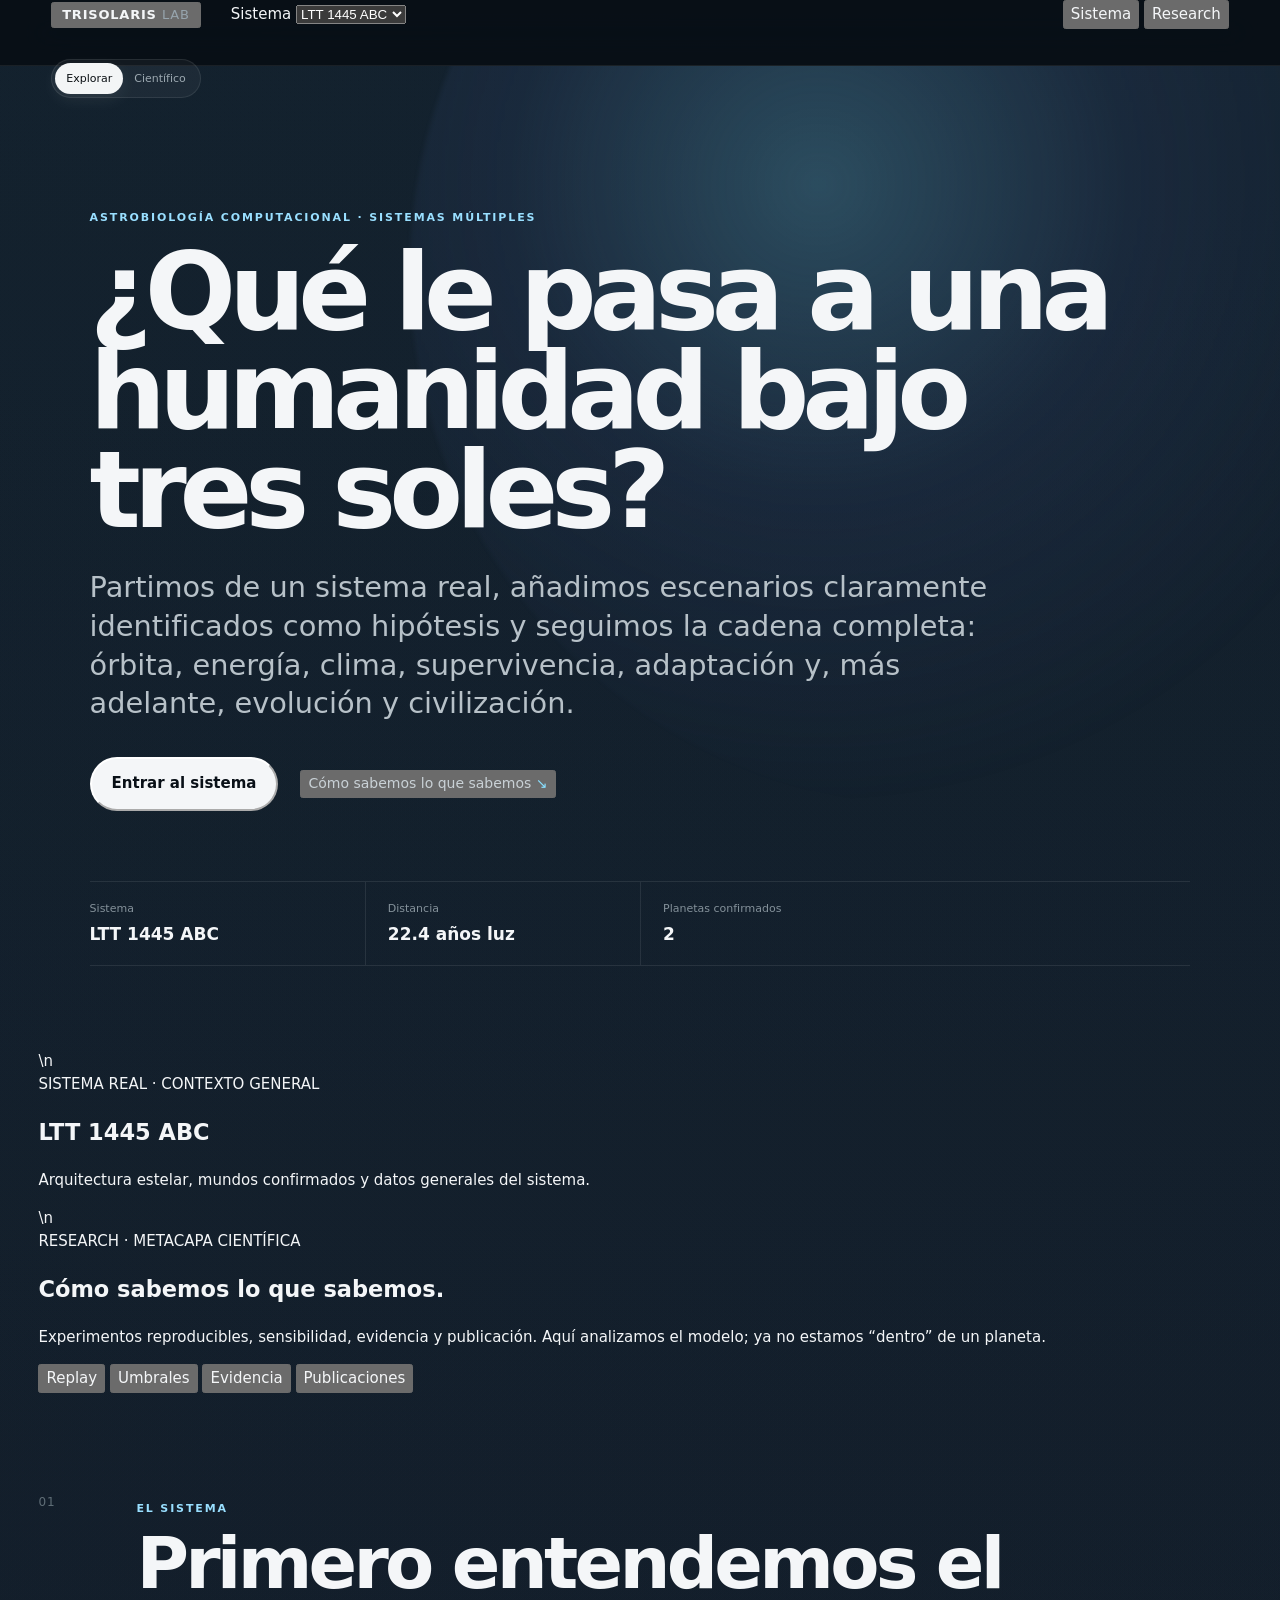
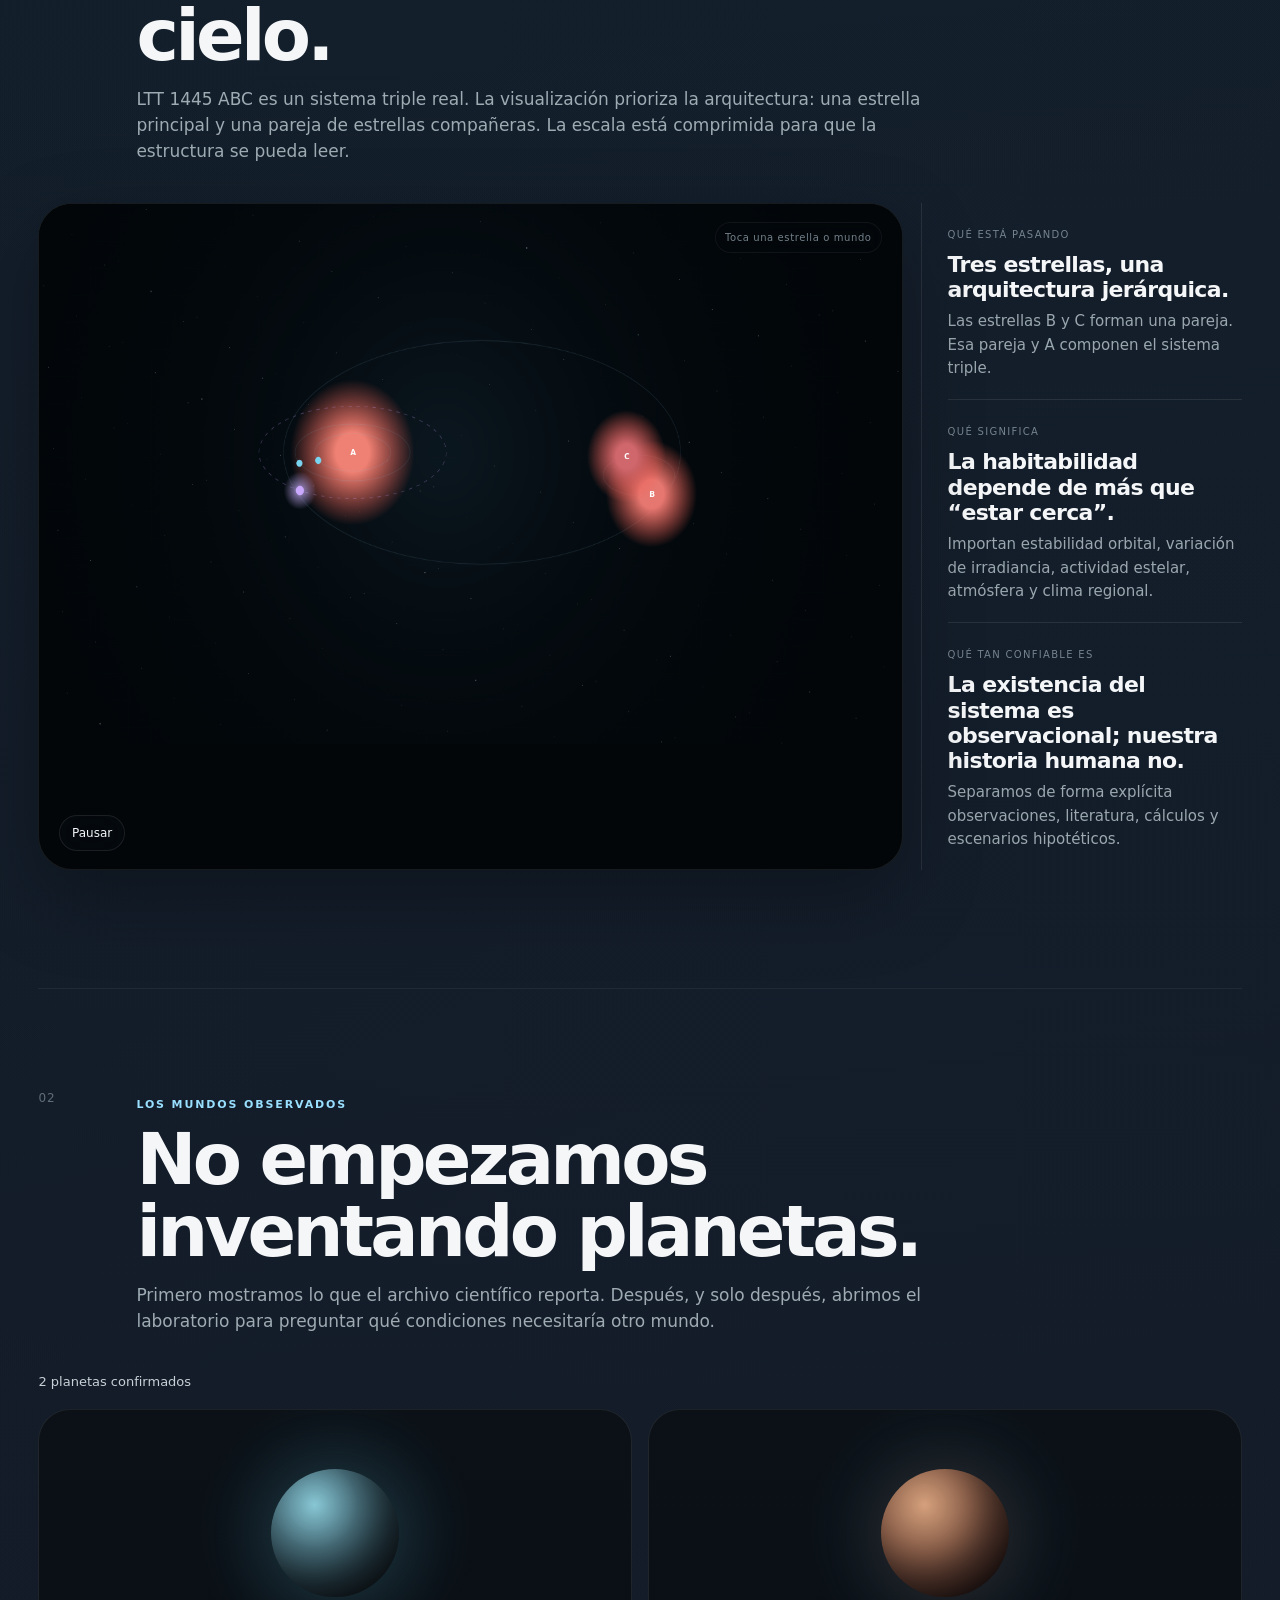
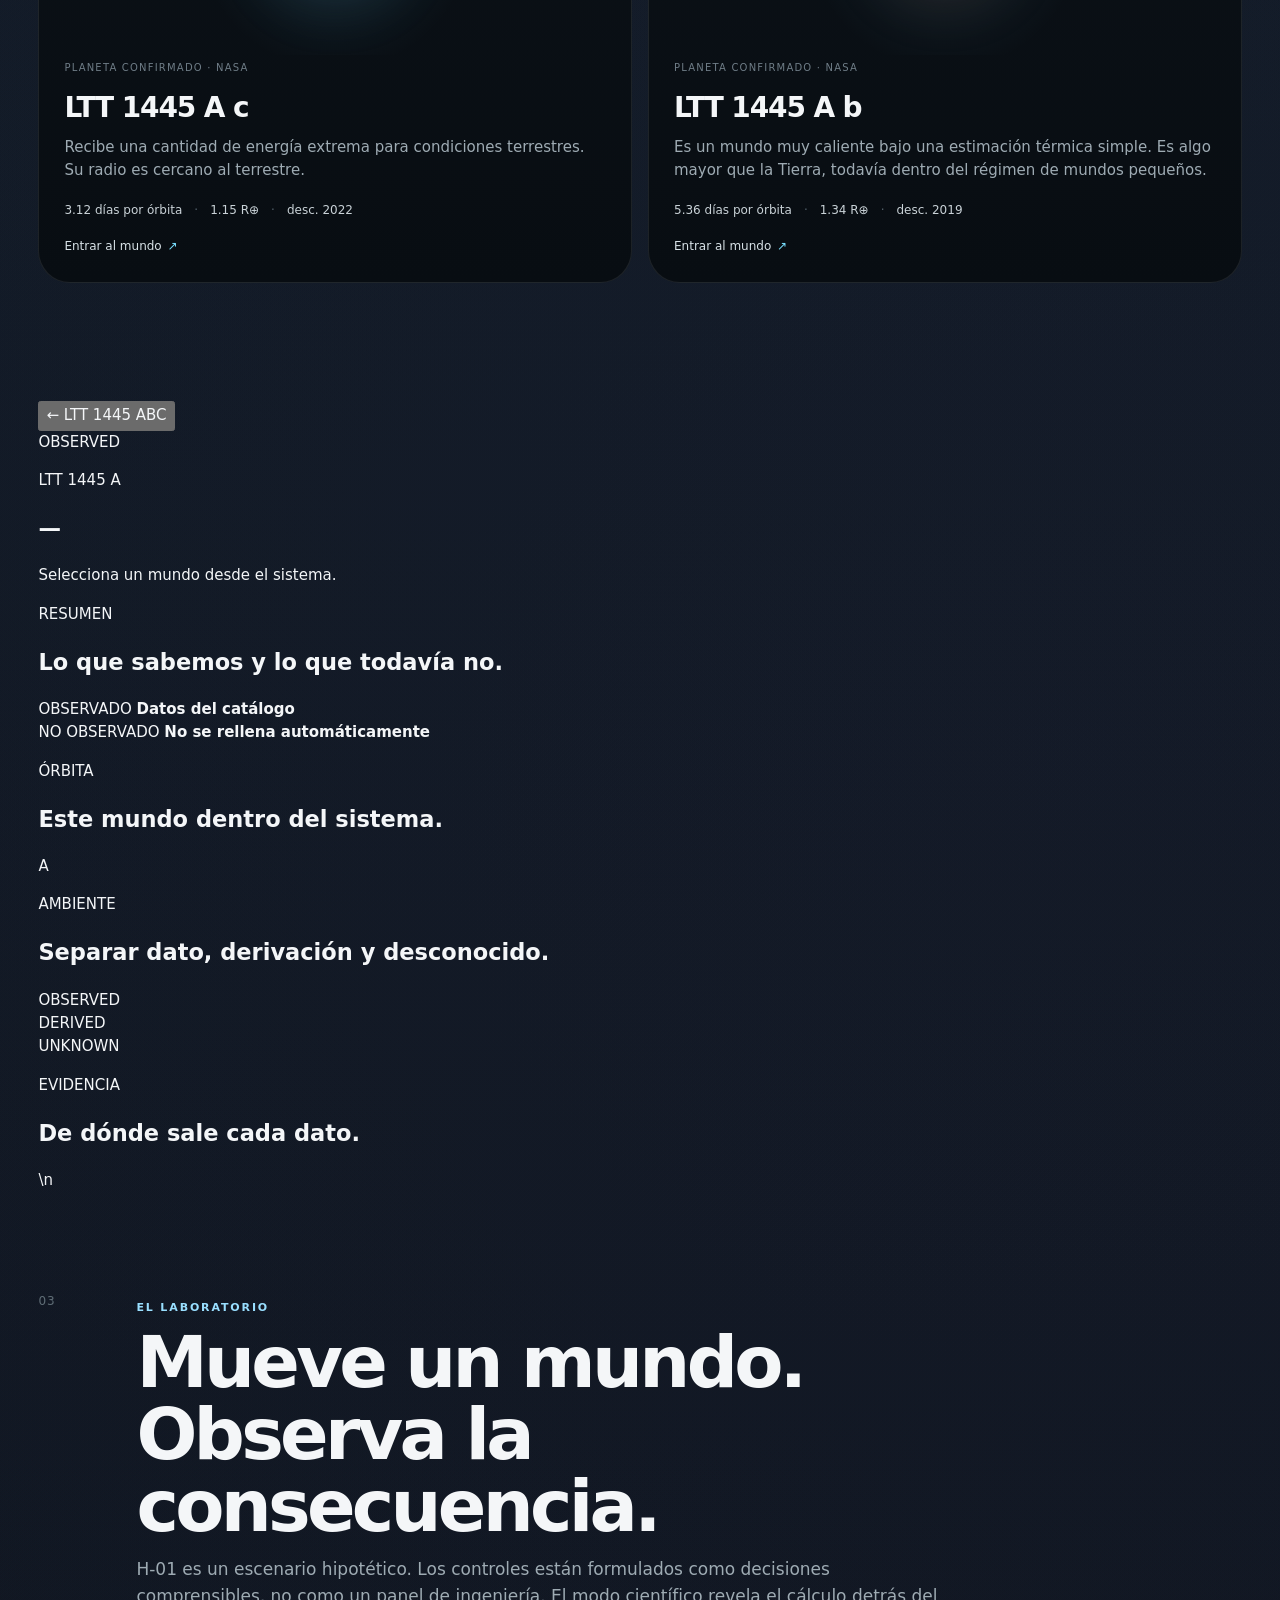
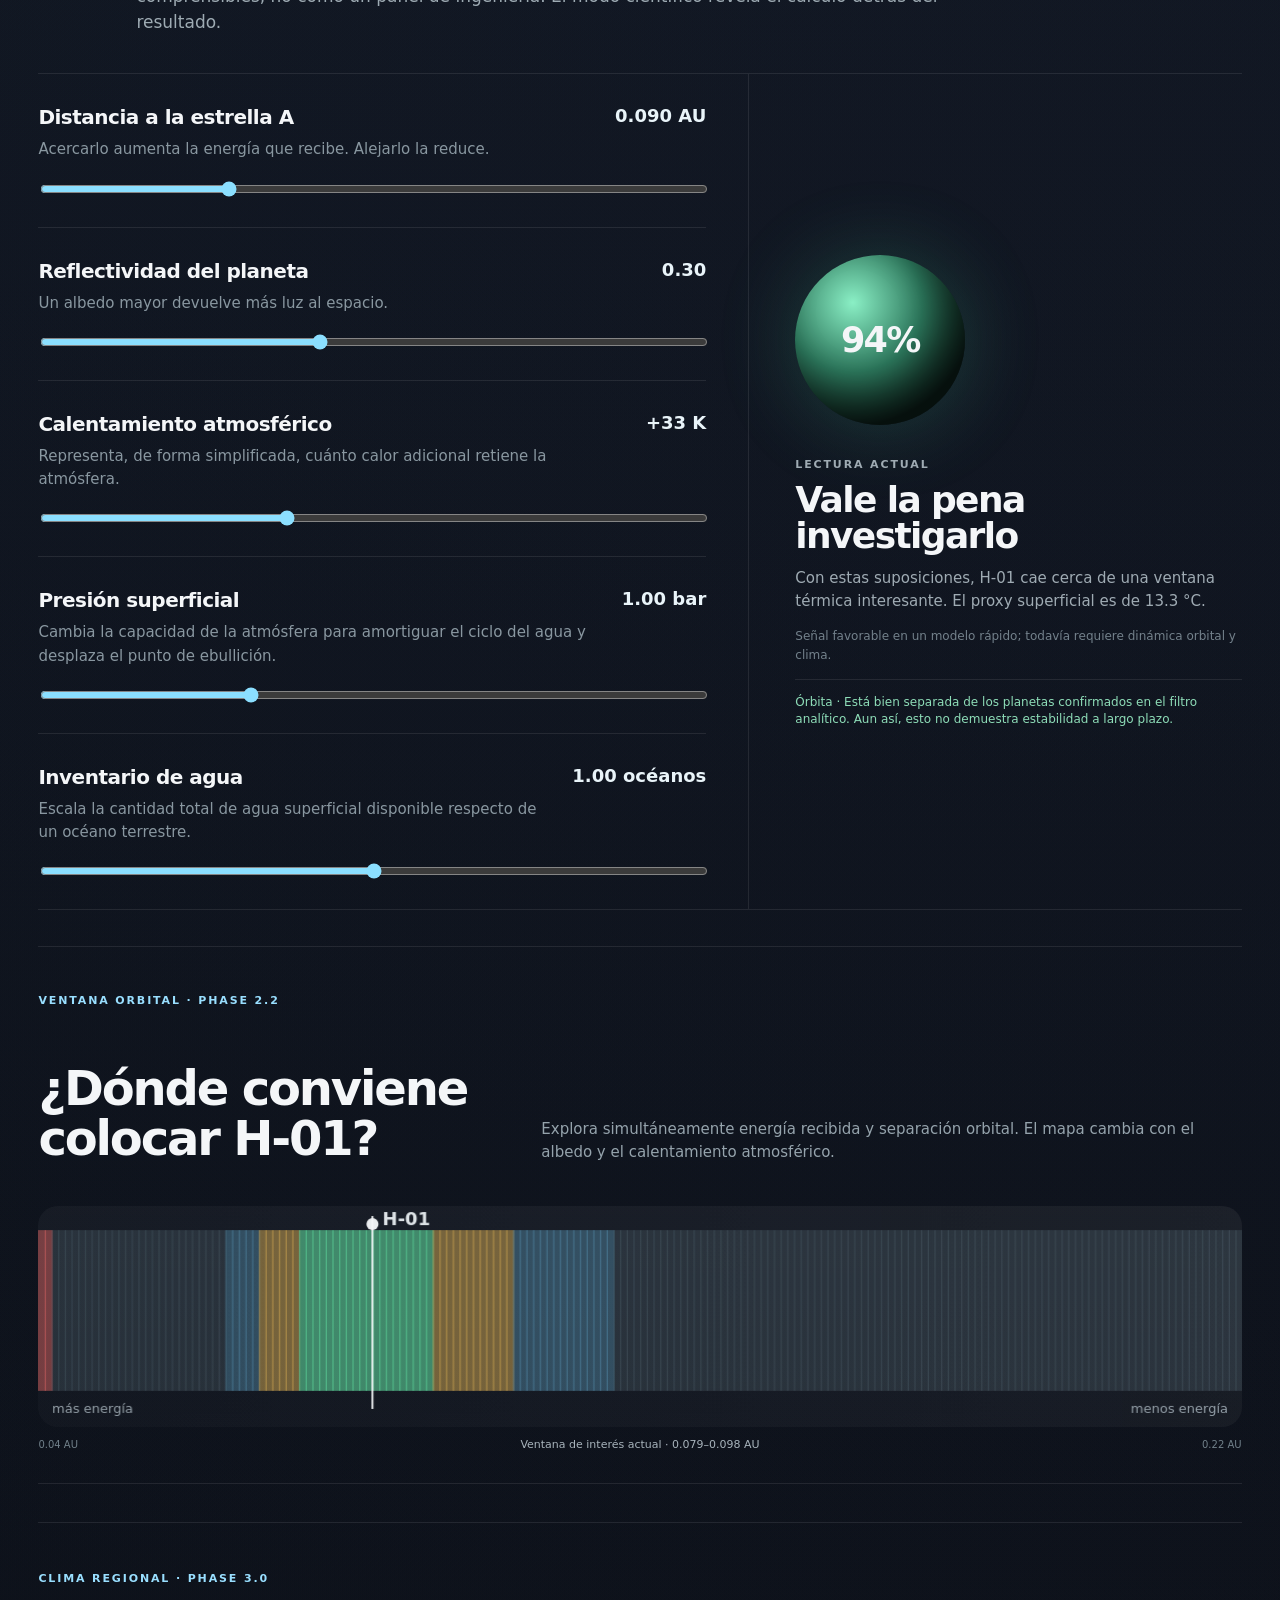
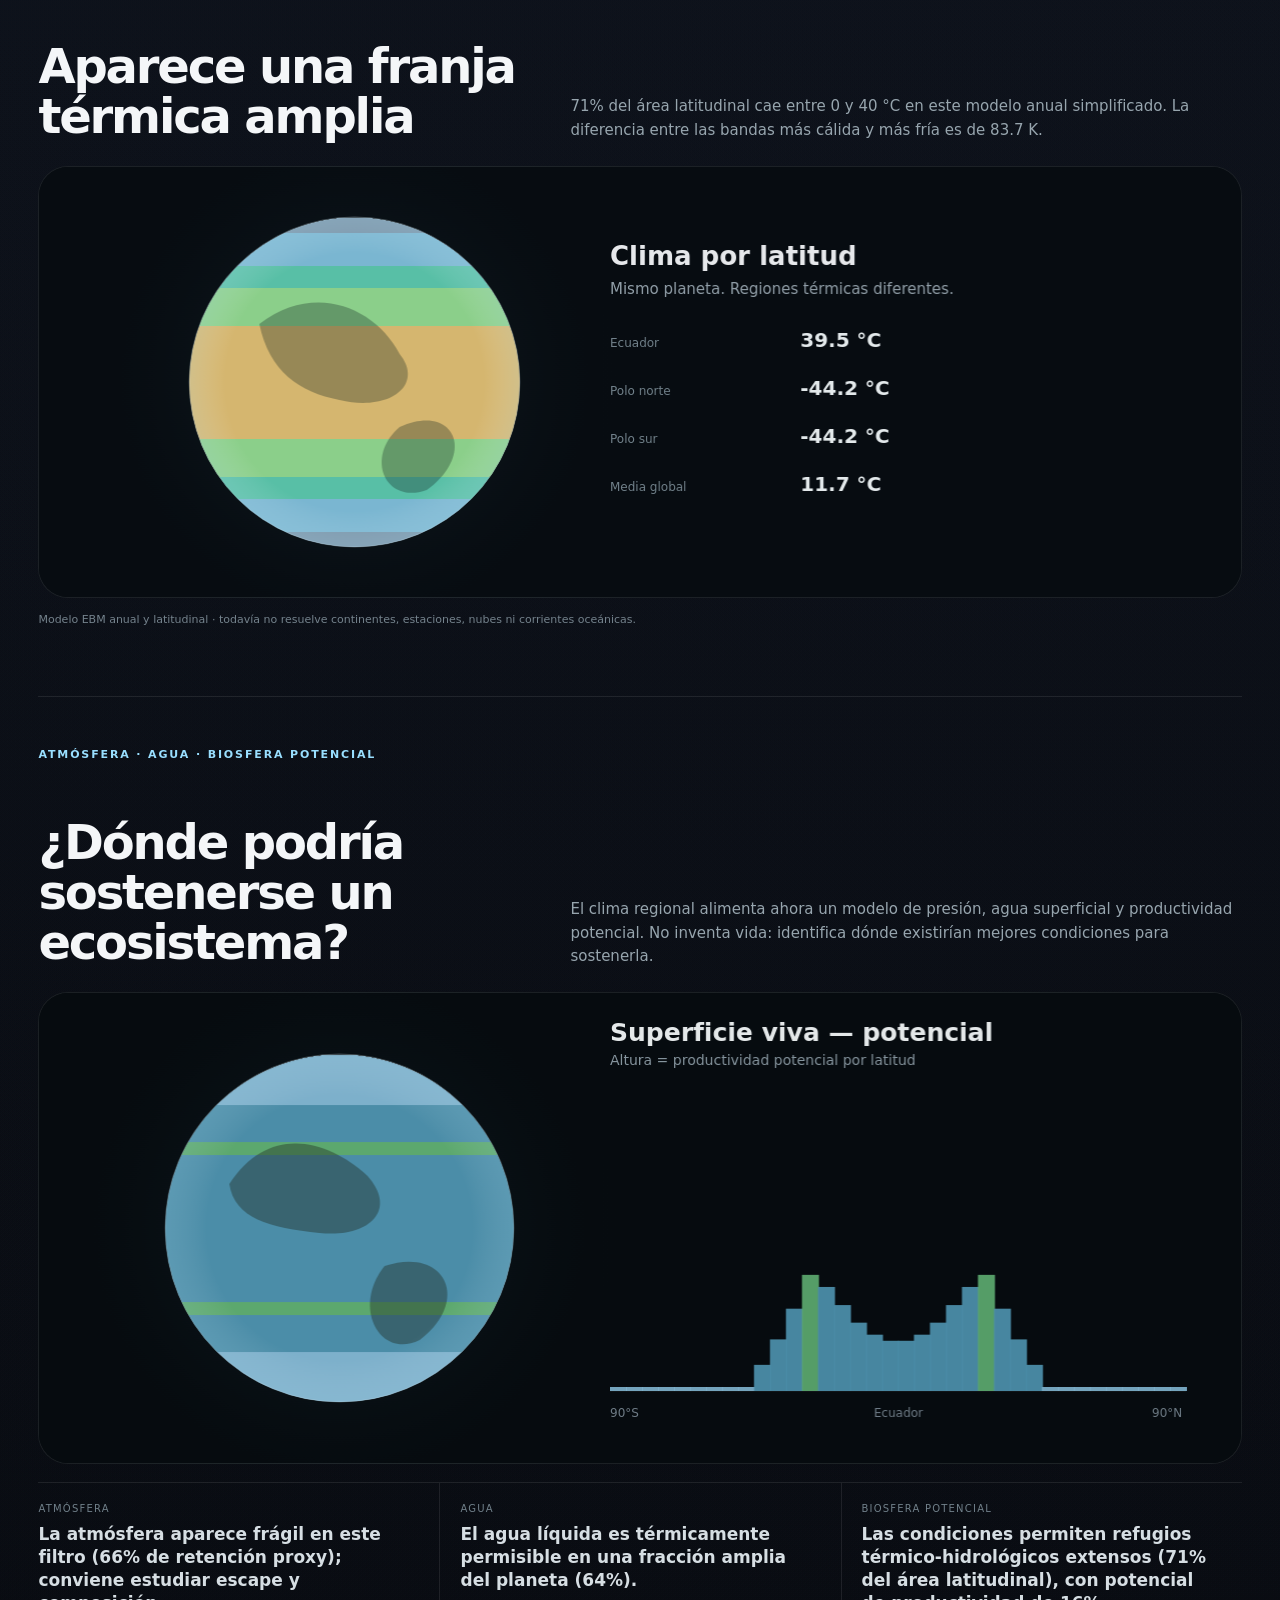
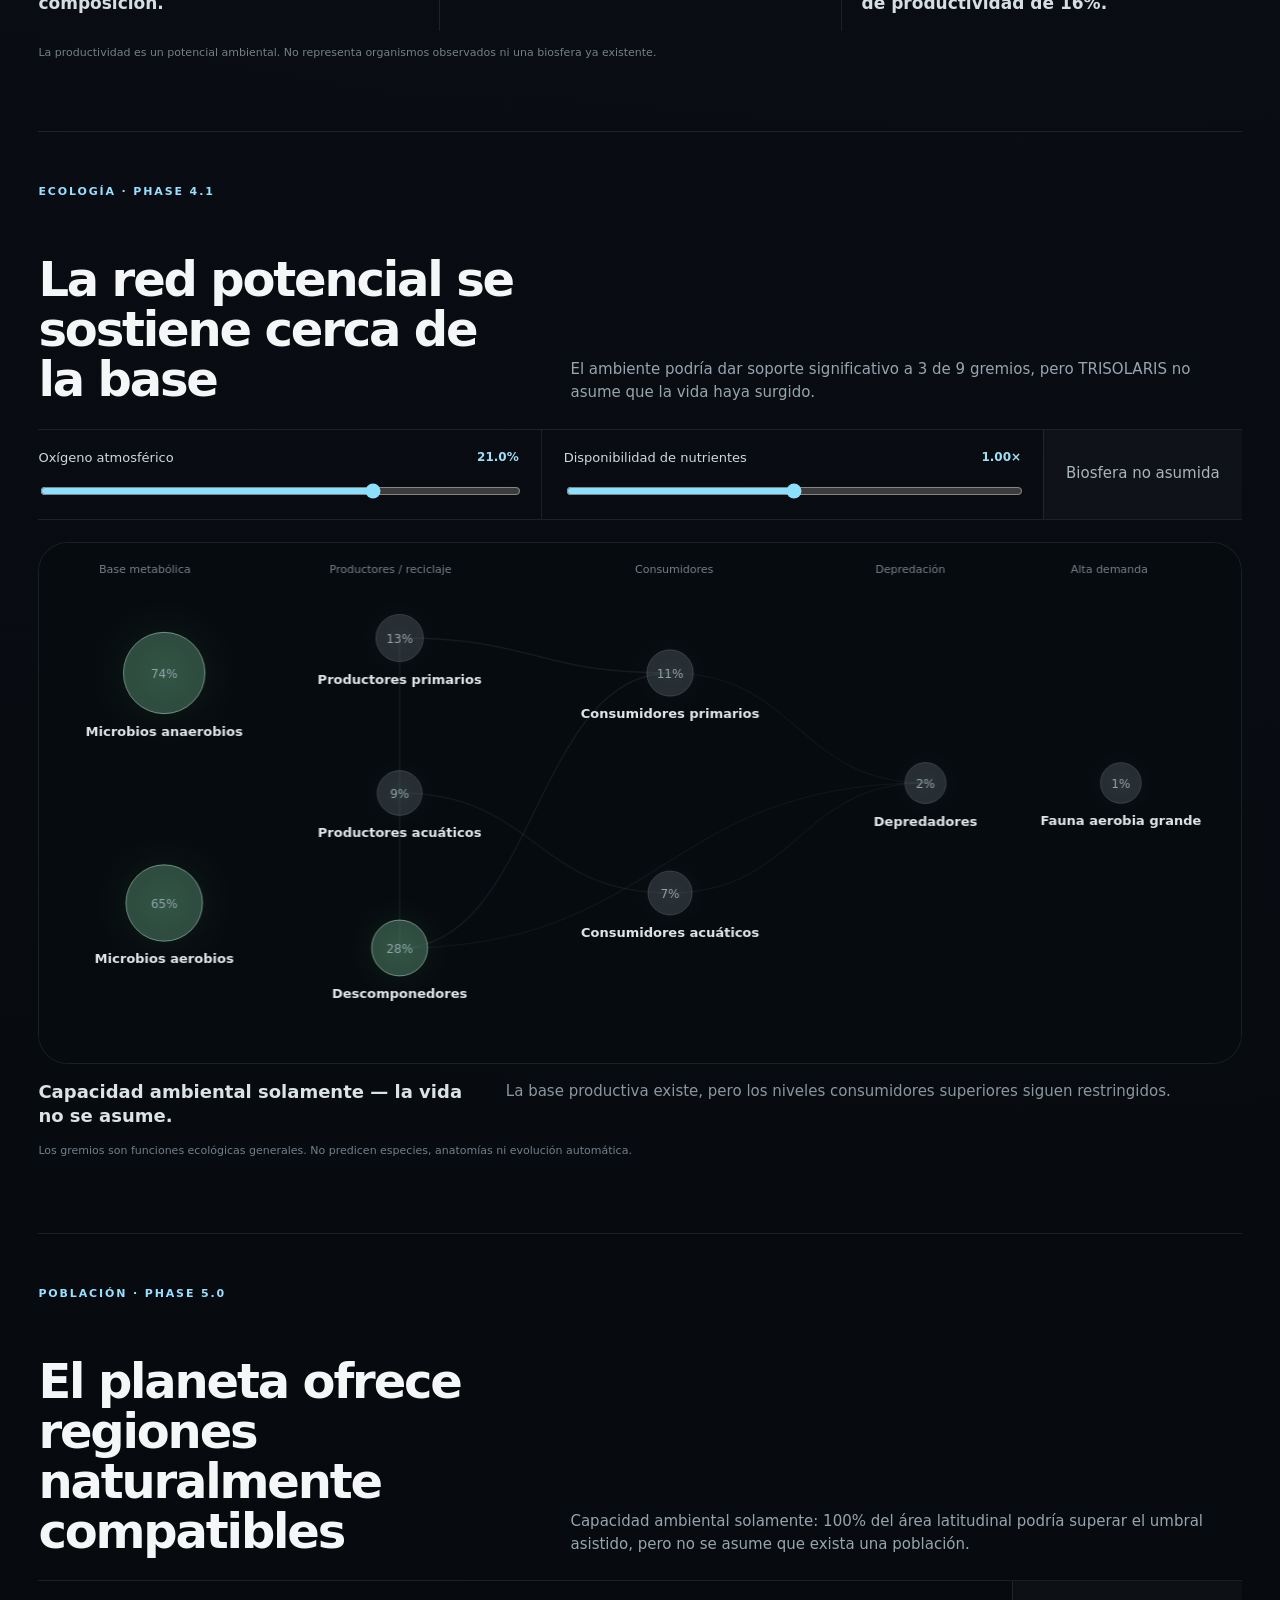
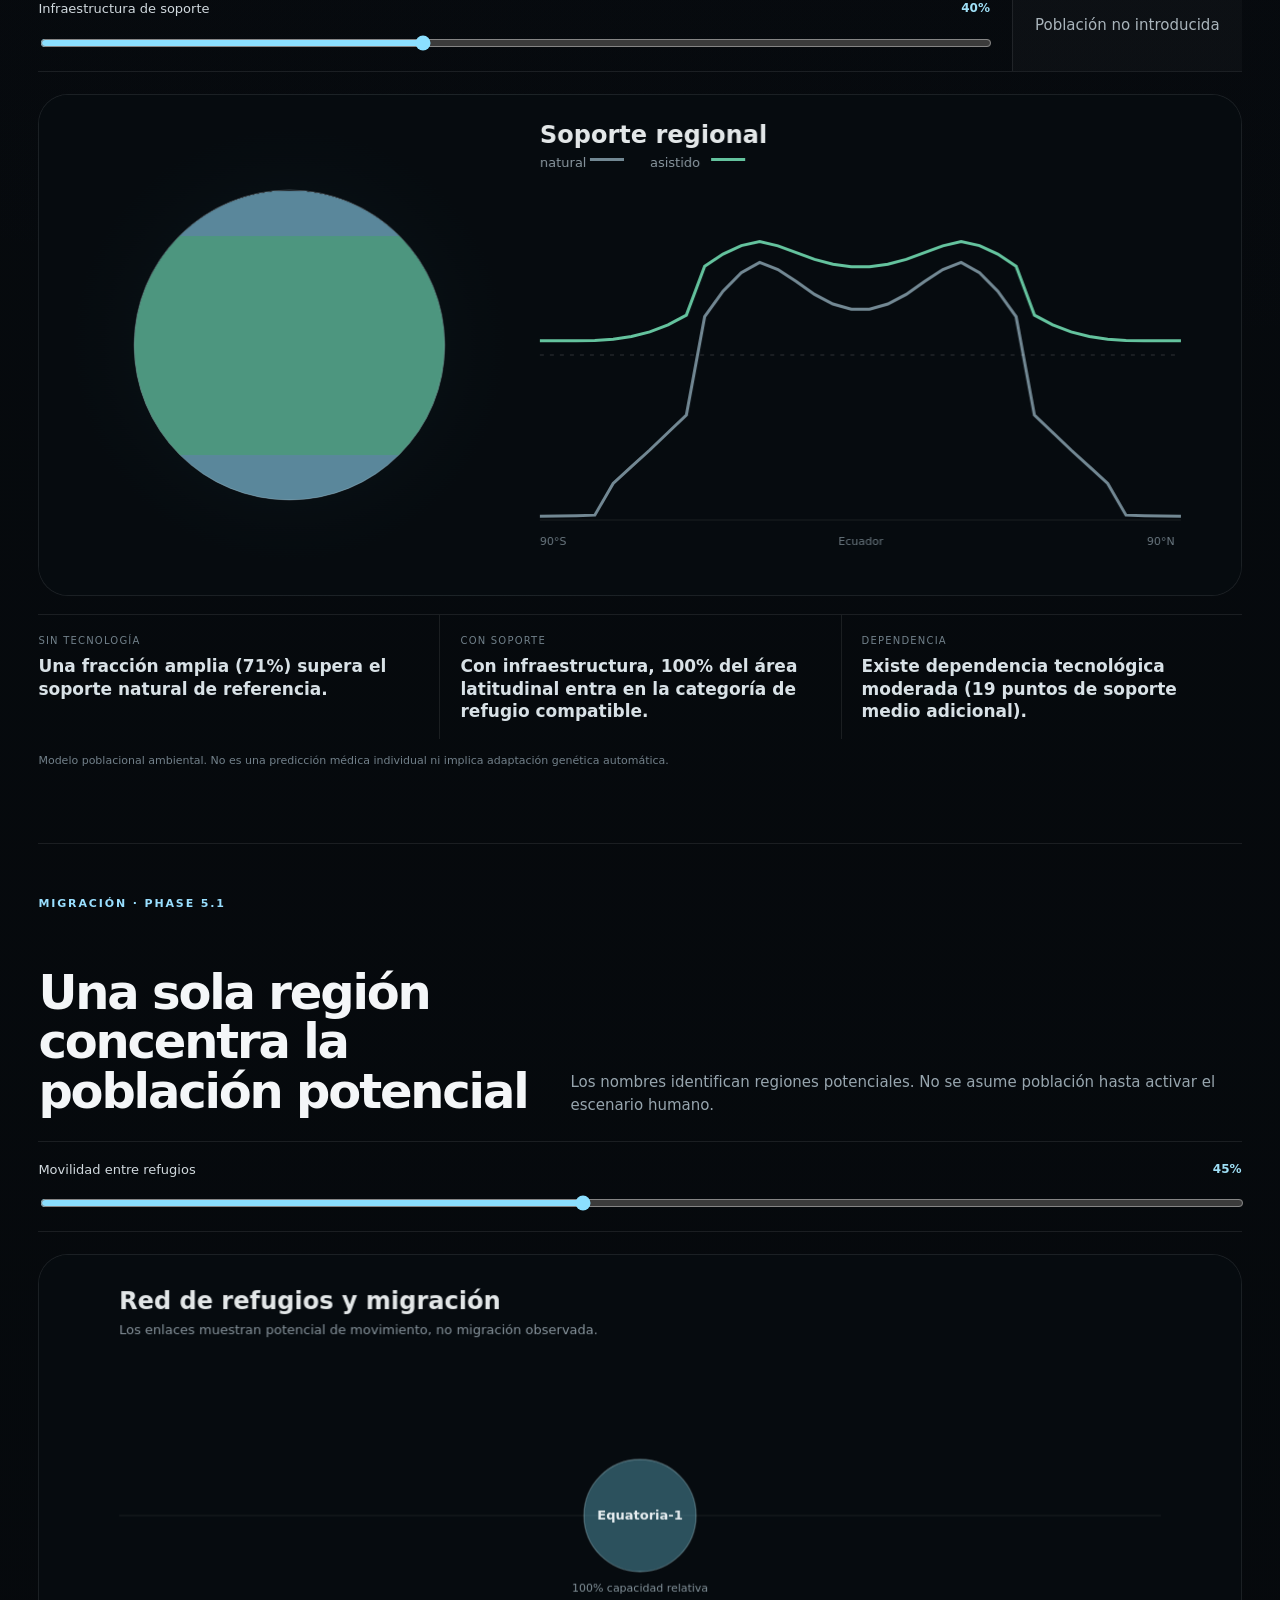
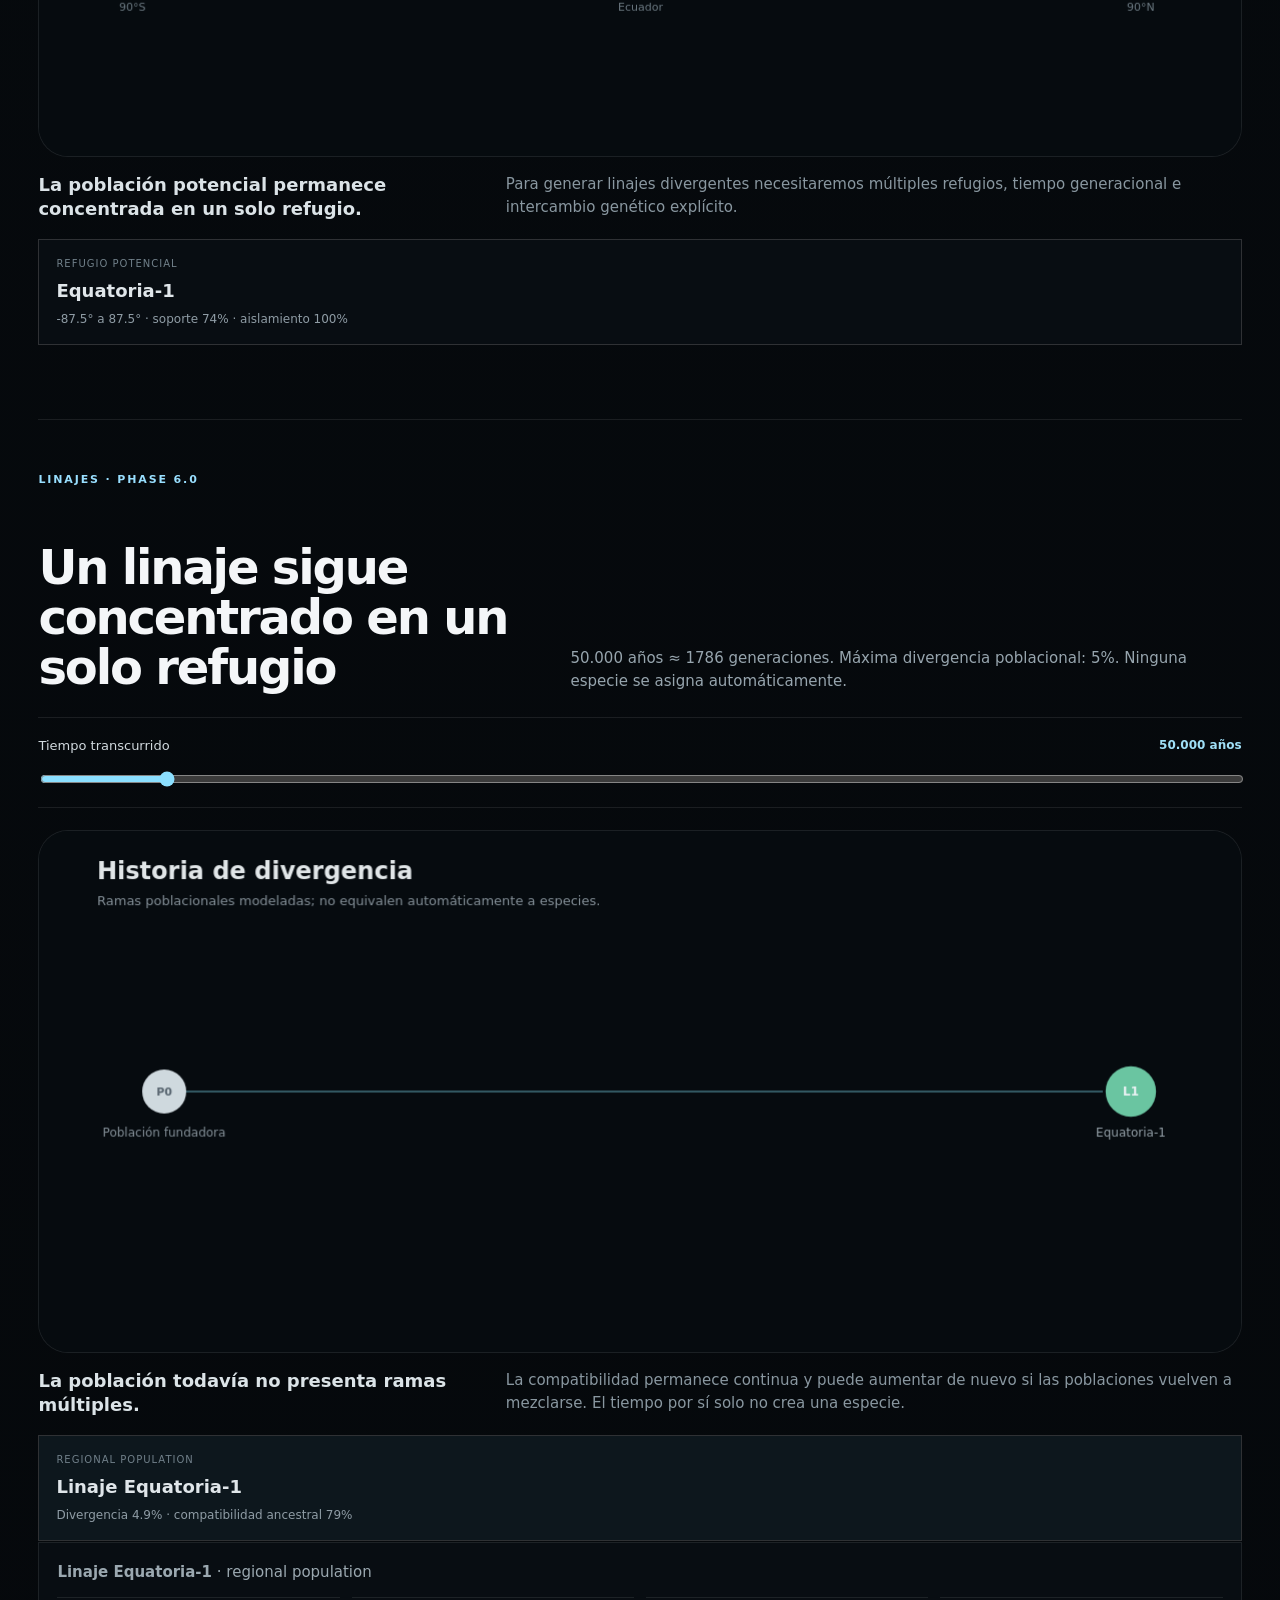
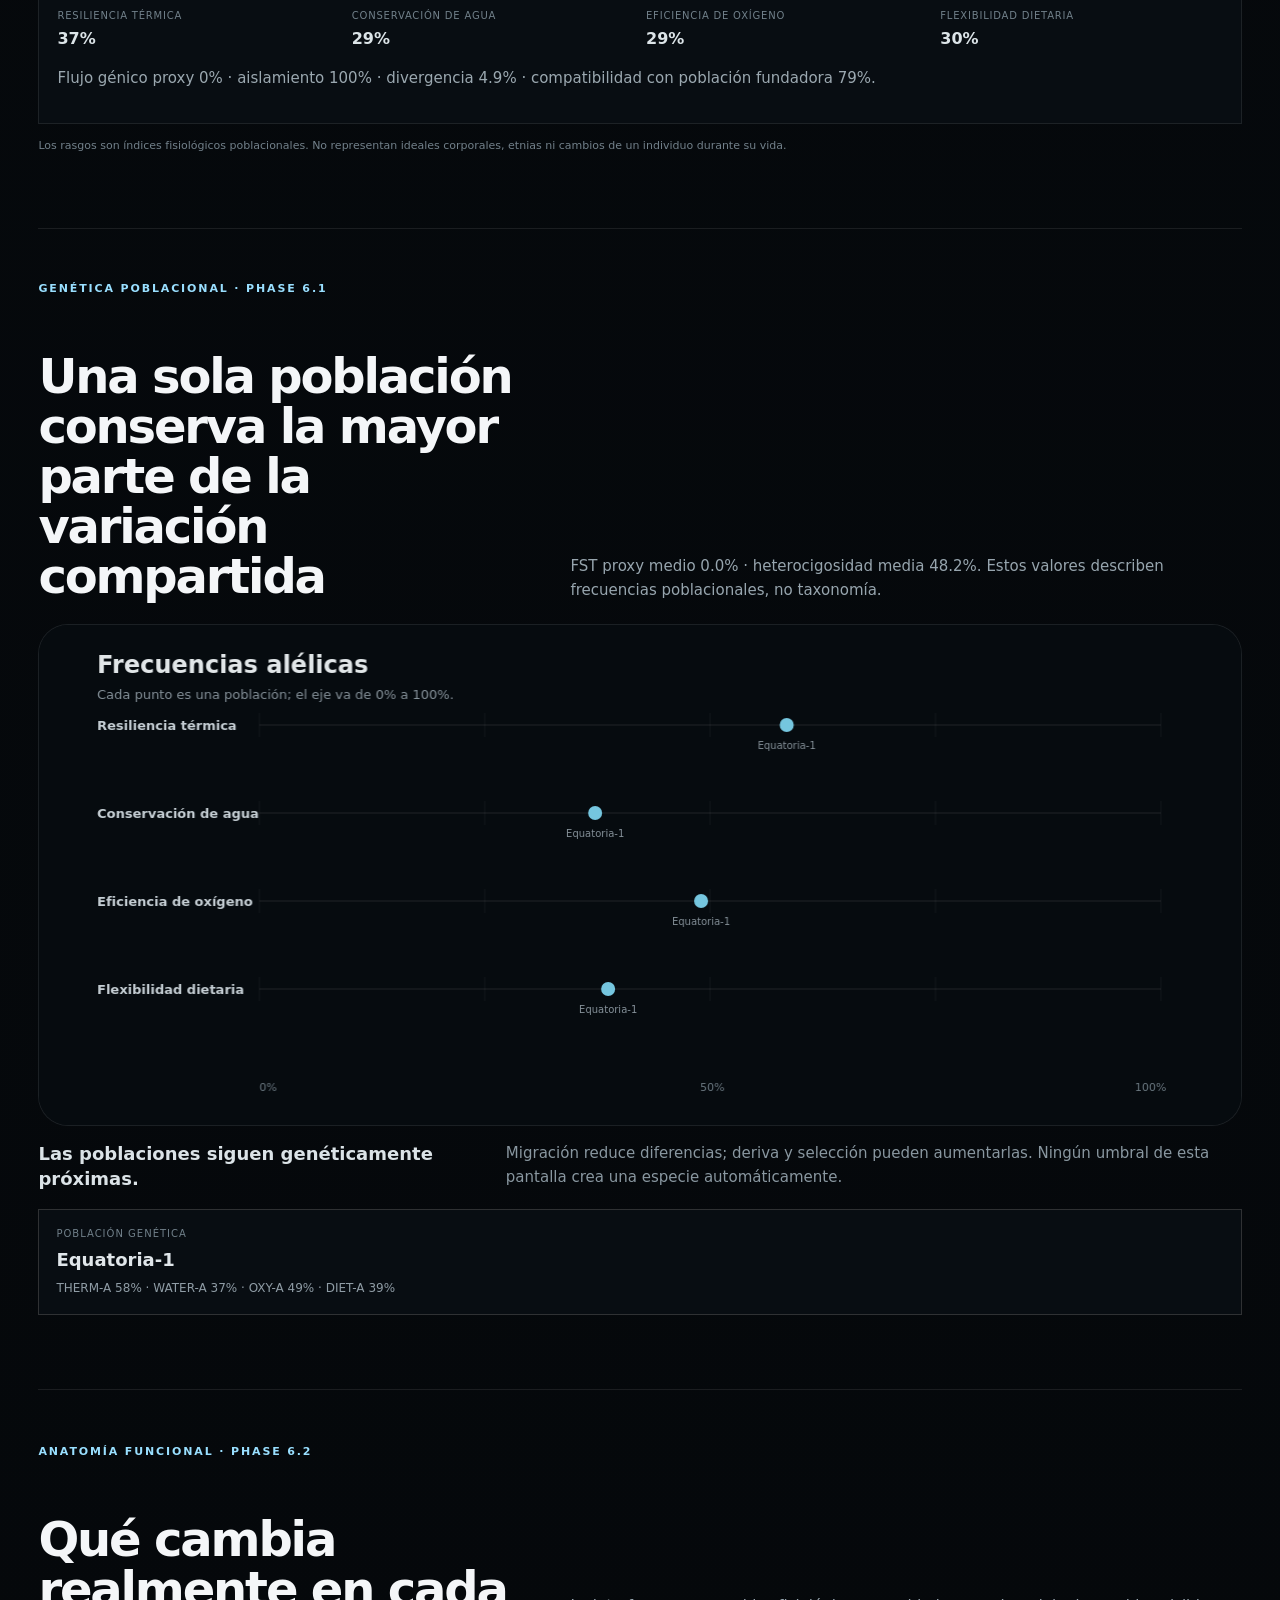
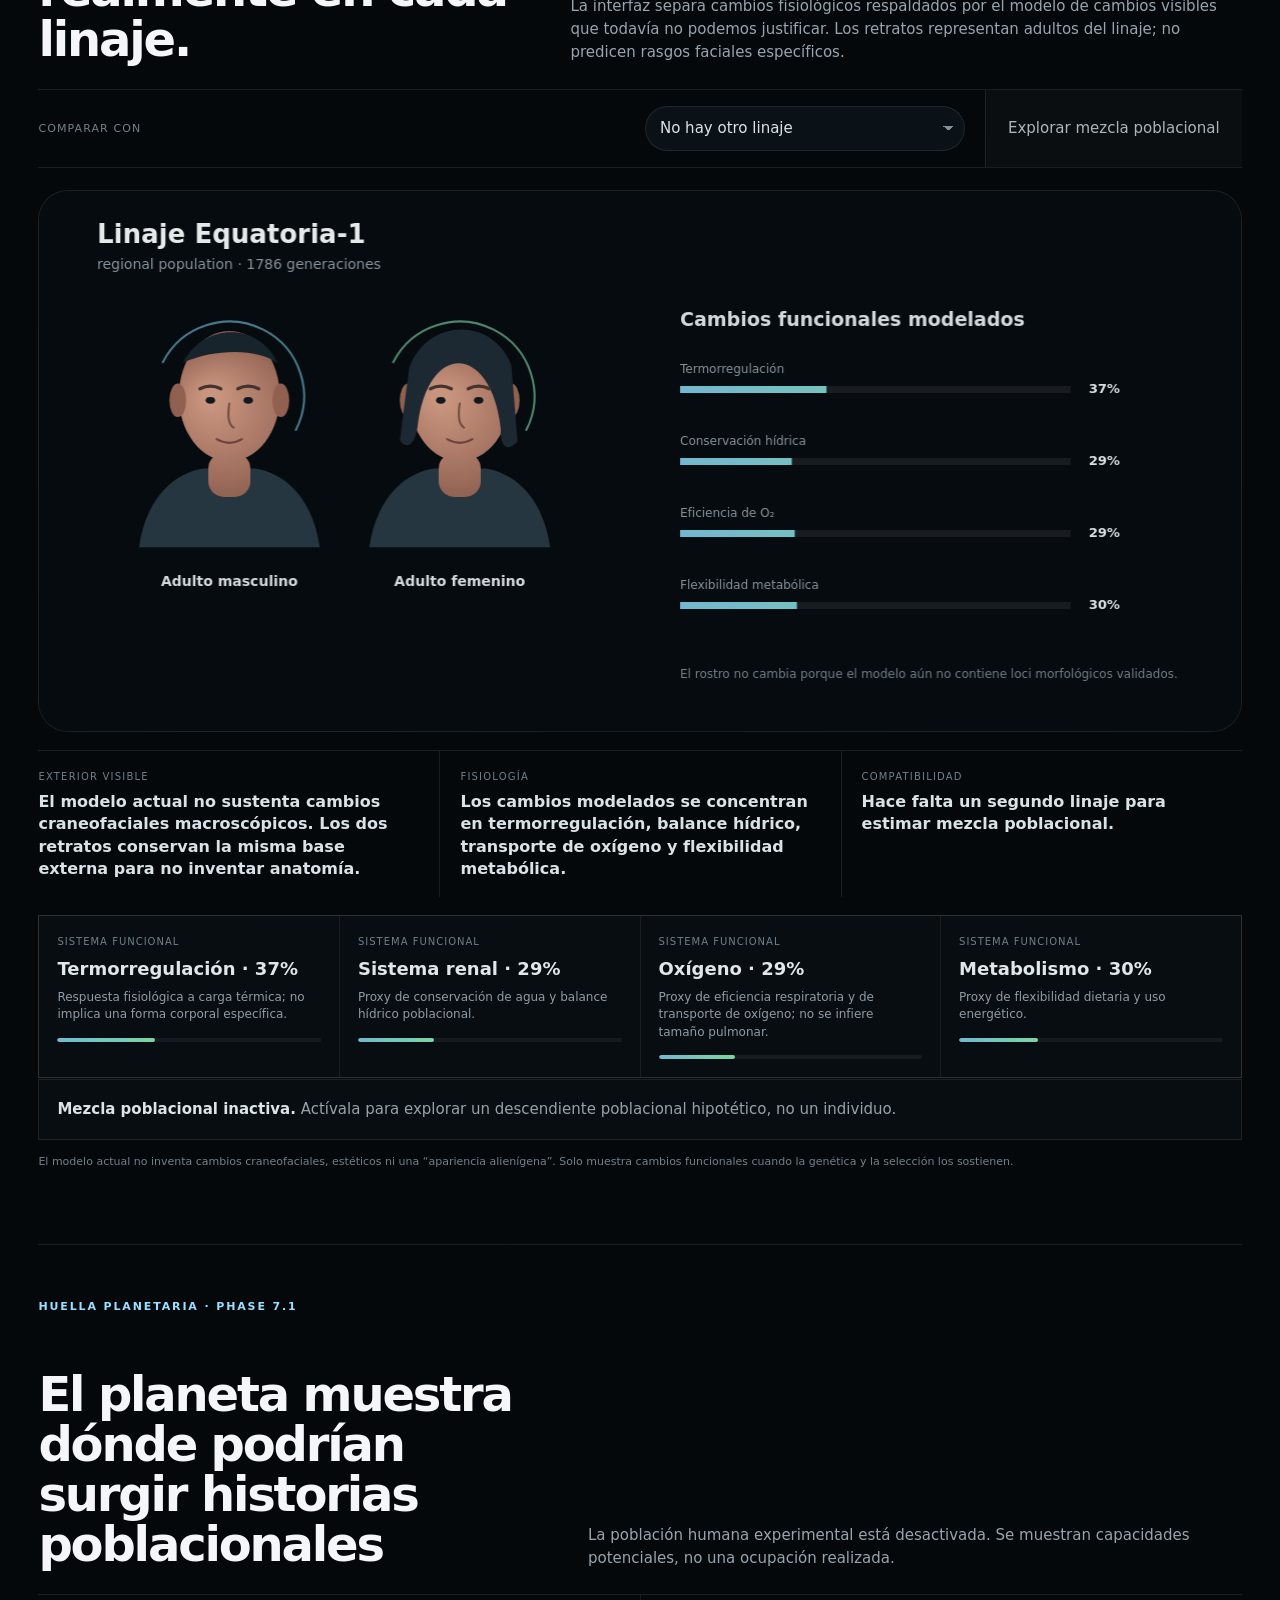
==== commit 0365f55a: "ux architecture: add system and research mastheads" ====
--- a/frontend/index.html
+++ b/frontend/index.html
@@ -53,7 +53,30 @@
     </div>
   </header>
 
-  <main>
+  <main>\n
+    <section id="systemOverview" class="systemOverview" data-app-view-section="system">
+      <div>
+        <span class="systemViewLabel">SISTEMA REAL · CONTEXTO GENERAL</span>
+        <h1 id="systemViewName">LTT 1445 ABC</h1>
+        <p id="systemViewMeta">Arquitectura estelar, mundos confirmados y datos generales del sistema.</p>
+      </div>
+      <div id="systemViewKpis" class="systemViewKpis"></div>
+    </section>
+\n
+    <section id="researchShell" class="researchShell" data-app-view-section="research">
+      <div class="researchShellIntro">
+        <span>RESEARCH · METACAPA CIENTÍFICA</span>
+        <h1>Cómo sabemos lo que sabemos.</h1>
+        <p>Experimentos reproducibles, sensibilidad, evidencia y publicación. Aquí analizamos el modelo; ya no estamos “dentro” de un planeta.</p>
+      </div>
+      <nav id="researchTabNav" class="researchTabNav" aria-label="Secciones de investigación">
+        <button type="button" data-research-tab="replay" class="active">Replay</button>
+        <button type="button" data-research-tab="thresholds">Umbrales</button>
+        <button type="button" data-research-tab="evidence">Evidencia</button>
+        <button type="button" data-research-tab="publication">Publicaciones</button>
+      </nav>
+    </section>
+
     <section id="sistema" class="chapter" data-app-view-section="system">
       <div class="chapterIntro">
         <p class="chapterNumber">01</p>
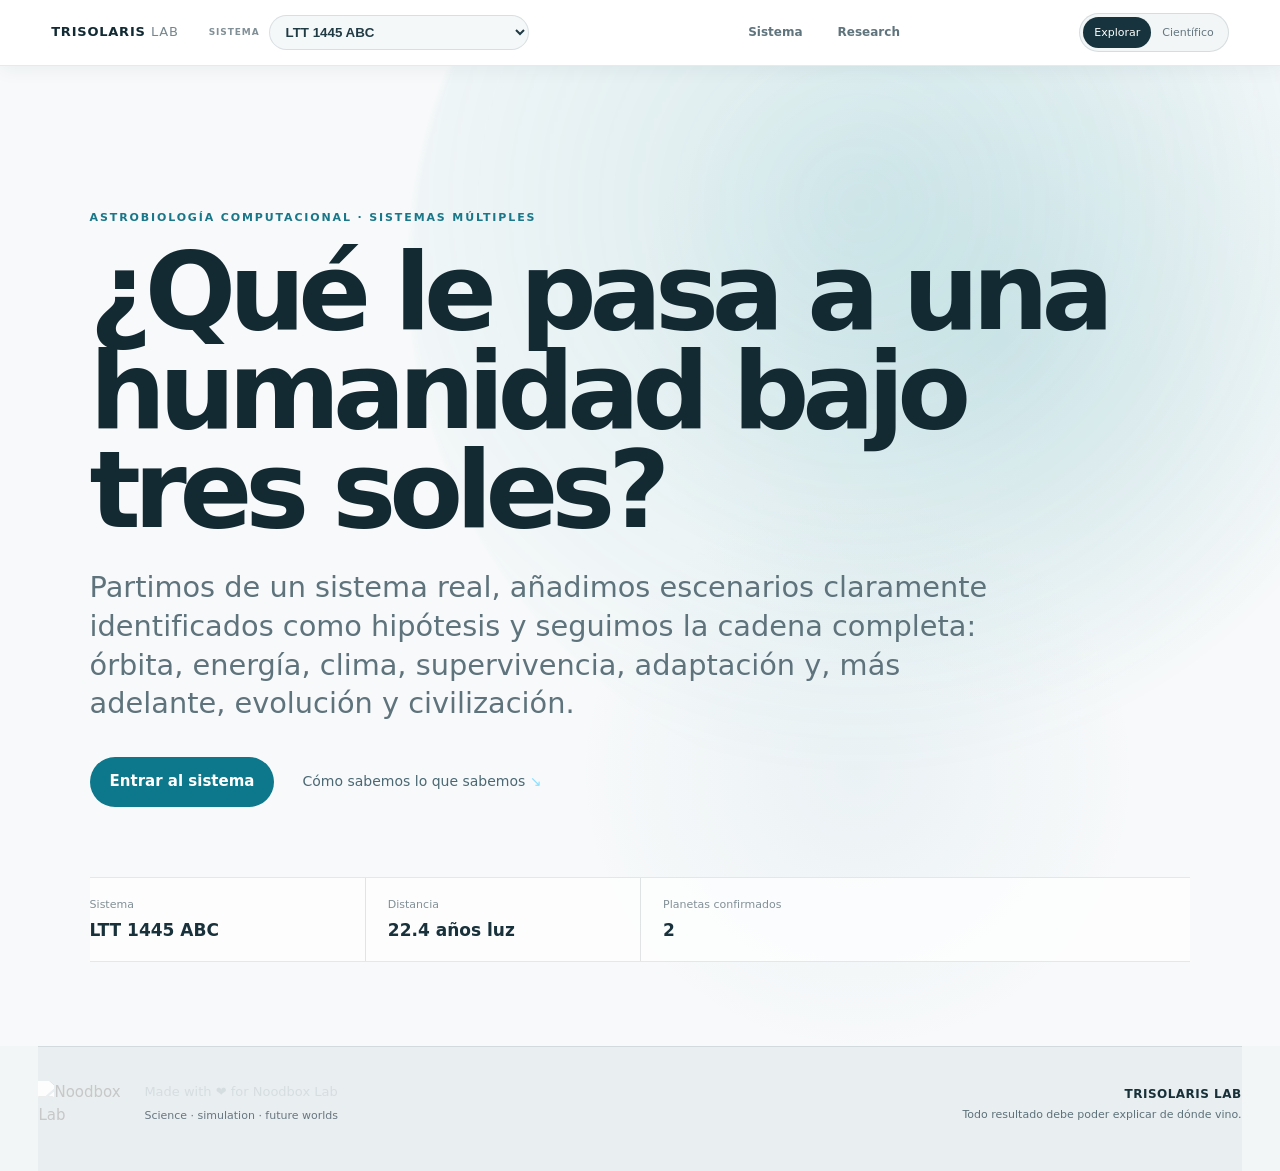
==== commit aa3f0b6e: "hotfix: bust cached UX architecture assets" ====
--- a/frontend/index.html
+++ b/frontend/index.html
@@ -6,7 +6,7 @@
   <title>TRISOLARIS LAB — Ciencia para explorar</title>
   <meta name="description" content="Astrobiología y astroantropología computacional en sistemas estelares múltiples." />
   <meta name="theme-color" content="#f5f7f8" />
-  <link rel="stylesheet" href="./styles.css?v=uxarch1-20260926" />
+  <link rel="stylesheet" href="./styles.css?v=uxarch1b-20260926" />
 </head>
 <body data-mode="simple" data-app-view="home" data-world-kind="none" data-planet-tab="summary" data-research-tab="replay">
   <nav class="siteNav" aria-label="Navegación principal">
@@ -1260,6 +1260,6 @@
     </div>
   </footer>
 
-  <script type="module" src="./app.js?v=uxarch1-20260926"></script>
+  <script type="module" src="./app.js?v=uxarch1b-20260926"></script>
 </body>
 </html>
--- a/frontend/styles.css
+++ b/frontend/styles.css
@@ -2592,3 +2592,689 @@
   .thresholdAtlasIntro>p:last-child{grid-column:1;grid-row:auto}
   .thresholdAtlasSummary article+article{border-left:0;border-top:1px solid var(--line);padding-left:0}
 }
+
+
+/* UX Architecture 1.0 — HOME / SYSTEM / PLANET / RESEARCH */
+:root{
+  color-scheme:light;
+  --bg:#f3f6f7;
+  --surface:#ffffff;
+  --surface2:#f7f9fa;
+  --text:#152a31;
+  --muted:#63757c;
+  --soft:#3d555f;
+  --line:rgba(21,42,49,.12);
+  --lineStrong:rgba(21,42,49,.22);
+  --cyan:#147aa2;
+  --green:#1f7a57;
+  --amber:#9c6816;
+  --violet:#7450a4;
+  --danger:#a84949;
+  --shadow:0 18px 50px rgba(28,53,62,.08)
+}
+*{scroll-margin-top:86px}
+body{
+  background:#f3f6f7!important;
+  color:var(--text)!important
+}
+body[data-app-view="planet"]{
+  color-scheme:dark;
+  --bg:#05090b;
+  --surface:#091015;
+  --surface2:#0d161c;
+  --text:#f2f5f6;
+  --muted:#91a0a7;
+  --soft:#c9d2d6;
+  --line:rgba(255,255,255,.10);
+  --lineStrong:rgba(255,255,255,.18);
+  --cyan:#7fddff;
+  --green:#78e1b1;
+  --amber:#f2c36f;
+  --violet:#c2a5ff;
+  --danger:#ef8f8b;
+  --shadow:0 28px 80px rgba(0,0,0,.30);
+  background:#05090b!important
+}
+body[data-app-view="planet"] main{background:#05090b}
+body[data-app-view="home"] main{display:none}
+
+/* Route visibility is CSS-first to prevent mixed contexts. */
+[data-app-view-section]{display:none!important}
+body[data-app-view="home"] [data-app-view-section~="home"]{display:flex!important}
+body[data-app-view="system"] [data-app-view-section~="system"]{display:block!important}
+body[data-app-view="planet"] [data-app-view-section~="planet"]{display:block!important}
+body[data-app-view="research"] [data-app-view-section~="research"]{display:block!important}
+
+/* Global navigation */
+.siteNav{
+  background:rgba(255,255,255,.95)!important;
+  border-bottom:1px solid rgba(21,42,49,.10)!important;
+  color:#173039!important;
+  box-shadow:0 4px 18px rgba(28,53,62,.05);
+  backdrop-filter:blur(22px);
+  -webkit-backdrop-filter:blur(22px);
+  grid-template-columns:auto minmax(230px,.8fr) 1fr auto!important
+}
+.wordmarkButton{
+  border:0;
+  background:transparent;
+  padding:0;
+  color:#122a33!important;
+  cursor:pointer
+}
+.wordmarkButton span{color:#75868d!important}
+.systemPicker{
+  display:flex;
+  align-items:center;
+  gap:9px;
+  min-width:0
+}
+.systemPicker>span{
+  color:#819097;
+  font-size:9px;
+  font-weight:800;
+  letter-spacing:.1em;
+  text-transform:uppercase
+}
+.systemPicker select{
+  min-width:0;
+  width:min(260px,100%);
+  border:1px solid rgba(21,42,49,.12);
+  border-radius:999px;
+  background:#f5f8f9;
+  color:#213b45;
+  padding:8px 34px 8px 12px;
+  font-weight:700
+}
+.appNav{
+  display:flex;
+  justify-content:center;
+  gap:7px
+}
+.appNavBtn{
+  border:1px solid transparent;
+  border-radius:999px;
+  background:transparent;
+  color:#60747d;
+  padding:8px 13px;
+  font-size:12px;
+  font-weight:750;
+  cursor:pointer
+}
+.appNavBtn:hover{background:#edf3f5;color:#284b59}
+.appNavBtn.active{
+  background:#dff0f3;
+  border-color:#b7d7dd;
+  color:#0c6373
+}
+.viewControl{
+  background:#f2f6f7!important;
+  border-color:rgba(21,42,49,.12)!important
+}
+.modeBtn{color:#65777f!important}
+.modeBtn.active{
+  background:#17343e!important;
+  color:#fff!important;
+  box-shadow:none!important
+}
+
+/* HOME — editorial landing */
+.hero{
+  min-height:calc(100vh - 66px)!important;
+  background:
+    radial-gradient(circle at 78% 28%,rgba(27,139,151,.12),transparent 30%),
+    radial-gradient(circle at 67% 72%,rgba(113,171,192,.09),transparent 25%),
+    #f7f9fa!important;
+  color:#173039!important
+}
+.heroGlow{
+  background:radial-gradient(circle at 42% 44%,rgba(41,155,166,.15),rgba(255,255,255,0) 66%)!important
+}
+.hero h1{color:#142a33!important}
+.heroLead{color:#5e737c!important}
+.overline,.eyebrow{color:#197789!important}
+.ctaPrimary{
+  border:0!important;
+  background:#0d788b!important;
+  color:#fff!important;
+  cursor:pointer
+}
+.ctaTextButton{
+  border:0;
+  background:transparent;
+  color:#4b6873!important;
+  cursor:pointer
+}
+.heroFacts{
+  background:rgba(255,255,255,.72)!important;
+  border-color:rgba(21,42,49,.10)!important
+}
+.heroFacts span{color:#829097!important}
+.heroFacts strong{color:#18313b!important}
+
+/* SYSTEM — white, global context */
+.systemOverview{
+  width:var(--content);
+  margin:0 auto;
+  padding:82px 0 34px;
+  display:grid!important;
+  grid-template-columns:minmax(0,1.1fr) minmax(480px,.9fr);
+  gap:48px;
+  align-items:end
+}
+.systemViewLabel{
+  color:#9a6816;
+  font-size:10px;
+  font-weight:850;
+  letter-spacing:.12em
+}
+.systemOverview h1{
+  margin:8px 0 7px;
+  color:#152c35;
+  font-size:clamp(48px,6vw,82px);
+  line-height:.94;
+  letter-spacing:-.055em
+}
+.systemOverview p{
+  max-width:720px;
+  margin:0;
+  color:#667981;
+  font-size:16px
+}
+.systemViewKpis{
+  display:grid;
+  grid-template-columns:repeat(2,minmax(0,1fr));
+  border-top:1px solid rgba(21,42,49,.12);
+  border-left:1px solid rgba(21,42,49,.12)
+}
+.appFact{
+  padding:13px 14px;
+  border-right:1px solid rgba(21,42,49,.12);
+  border-bottom:1px solid rgba(21,42,49,.12)
+}
+.appFact span{
+  display:block;
+  color:#809098;
+  font-size:9px;
+  font-weight:750;
+  letter-spacing:.09em;
+  text-transform:uppercase
+}
+.appFact strong{
+  display:block;
+  margin-top:4px;
+  color:inherit;
+  font-size:15px
+}
+.appFact em{
+  display:block;
+  margin-top:2px;
+  color:#839199;
+  font-size:9px;
+  font-style:normal
+}
+body[data-app-view="system"] .chapter{
+  color:#19323c!important
+}
+body[data-app-view="system"] .chapterIntro h2,
+body[data-app-view="system"] .chapterIntro h3{color:#18313a!important}
+body[data-app-view="system"] .chapterIntro p{color:#647981!important}
+body[data-app-view="system"] .chapterNumber{color:#a0adb2!important}
+body[data-app-view="system"] .systemVisual{
+  border:1px solid rgba(21,42,49,.15)!important;
+  box-shadow:0 15px 45px rgba(28,53,62,.10)!important
+}
+body[data-app-view="system"] .contextRail article,
+body[data-app-view="system"] .technicalSheet,
+body[data-app-view="system"] .world{
+  background:#fff!important;
+  color:#233e48!important;
+  border-color:rgba(21,42,49,.12)!important;
+  box-shadow:0 10px 32px rgba(28,53,62,.06)!important
+}
+body[data-app-view="system"] .contextRail article span,
+body[data-app-view="system"] .worldFacts,
+body[data-app-view="system"] .worldExplore,
+body[data-app-view="system"] .sheetHeading p{color:#70828a!important}
+body[data-app-view="system"] .contextRail h3,
+body[data-app-view="system"] .world h3,
+body[data-app-view="system"] .sheetHeading h3{color:#19323c!important}
+body[data-app-view="system"] .worldBody p{color:#60747d!important}
+body[data-app-view="system"] .worldHero{
+  background:linear-gradient(145deg,#e9f0f3,#f9fbfb)!important
+}
+body[data-app-view="system"] .worldGallery{
+  grid-template-columns:repeat(3,minmax(0,1fr))!important
+}
+body[data-app-view="system"] .worldSpeculative{
+  border-color:rgba(116,80,164,.25)!important
+}
+body[data-app-view="system"] .speculativeHero{
+  background:linear-gradient(145deg,#f0eaf8,#faf9fc)!important
+}
+body[data-app-view="system"] .speculativeSphere{
+  background:radial-gradient(circle at 33% 27%,#d2c4ea 0,#785b9b 38%,#2f223e 76%)!important
+}
+body[data-app-view="system"] .tableWrap{
+  background:#fff!important;
+  border-color:rgba(21,42,49,.12)!important
+}
+body[data-app-view="system"] table{color:#344e59!important}
+body[data-app-view="system"] thead{background:#eef3f5!important}
+body[data-app-view="system"] td,
+body[data-app-view="system"] th{border-color:rgba(21,42,49,.09)!important}
+
+/* PLANET — deliberate dark immersion */
+.planetShell{
+  background:
+    radial-gradient(circle at 82% 5%,rgba(47,125,156,.18),transparent 28%),
+    #05090b!important;
+  color:#f2f5f6;
+  min-height:calc(100vh - 66px);
+  padding:58px 0 34px
+}
+.planetShellInner{width:var(--content);margin:0 auto}
+.planetBackBtn{
+  border:0;
+  background:transparent;
+  color:#9eafb6;
+  padding:4px 0;
+  cursor:pointer;
+  font-size:12px
+}
+.planetBackBtn:hover{color:#fff}
+.planetIdentity{
+  display:grid;
+  grid-template-columns:minmax(0,1.1fr) minmax(520px,.9fr);
+  gap:48px;
+  align-items:end;
+  margin-top:42px
+}
+.planetEpistemic{
+  display:inline-flex;
+  padding:5px 9px;
+  border-radius:999px;
+  font-size:9px;
+  font-weight:850;
+  letter-spacing:.1em
+}
+.planetEpistemic.observed{background:rgba(120,225,177,.12);color:#78e1b1}
+.planetEpistemic.speculative{background:rgba(194,165,255,.12);color:#c2a5ff}
+.planetHostLabel{
+  margin:14px 0 5px;
+  color:#82949c;
+  font-size:11px;
+  letter-spacing:.1em
+}
+.planetIdentity h1{
+  margin:0;
+  color:#f4f7f8;
+  font-size:clamp(54px,7vw,94px);
+  line-height:.92;
+  letter-spacing:-.06em
+}
+.planetViewLead{
+  max-width:760px;
+  margin:18px 0 0;
+  color:#9dacb2;
+  font-size:16px
+}
+.planetKpis{
+  display:grid;
+  grid-template-columns:repeat(2,minmax(0,1fr));
+  border-top:1px solid rgba(255,255,255,.11);
+  border-left:1px solid rgba(255,255,255,.11)
+}
+.planetKpis .appFact{
+  border-color:rgba(255,255,255,.11)
+}
+.planetKpis .appFact span{color:#7f929a}
+.planetKpis .appFact strong{color:#f0f4f5}
+.planetKpis .appFact em{color:#798b93}
+.planetTabNav{
+  display:flex;
+  gap:8px;
+  margin-top:42px;
+  padding:14px 0;
+  border-top:1px solid rgba(255,255,255,.10);
+  border-bottom:1px solid rgba(255,255,255,.10);
+  overflow-x:auto
+}
+.planetTabNav button{
+  flex:0 0 auto;
+  border:1px solid rgba(255,255,255,.10);
+  border-radius:999px;
+  background:#0a1115;
+  color:#92a3aa;
+  padding:8px 14px;
+  cursor:pointer
+}
+.planetTabNav button.active{
+  background:#f2f5f6;
+  border-color:#f2f5f6;
+  color:#0b1216
+}
+.observedPlanetView{
+  padding:42px 0 70px
+}
+body[data-world-kind="h01"] #observedPlanetView{display:none!important}
+.planetPanel{display:none}
+body[data-world-kind="observed"][data-planet-tab="summary"] [data-observed-panel="summary"],
+body[data-world-kind="observed"][data-planet-tab="orbit"] [data-observed-panel="orbit"],
+body[data-world-kind="observed"][data-planet-tab="environment"] [data-observed-panel="environment"],
+body[data-world-kind="observed"][data-planet-tab="evidence"] [data-observed-panel="evidence"]{
+  display:block
+}
+.planetPanelHeading p{
+  margin:0 0 6px;
+  color:#78e1b1;
+  font-size:9px;
+  font-weight:850;
+  letter-spacing:.12em
+}
+.planetPanelHeading h2{
+  max-width:850px;
+  margin:0;
+  color:#edf3f5;
+  font-size:clamp(34px,4.5vw,58px);
+  line-height:1.02;
+  letter-spacing:-.045em
+}
+.observedSummaryGrid{
+  display:grid;
+  grid-template-columns:repeat(4,minmax(0,1fr));
+  margin-top:28px;
+  border-top:1px solid rgba(255,255,255,.10);
+  border-left:1px solid rgba(255,255,255,.10)
+}
+.observedSummaryGrid .appFact{border-color:rgba(255,255,255,.10)}
+.observedSummaryGrid .appFact strong{color:#edf2f4}
+.knowledgeSplit{
+  display:grid;
+  grid-template-columns:1fr 1fr;
+  gap:1px;
+  margin-top:28px;
+  background:rgba(255,255,255,.10);
+  border:1px solid rgba(255,255,255,.10)
+}
+.knowledgeSplit article{
+  background:#081015;
+  padding:24px
+}
+.knowledgeSplit article>span,
+.epistemicColumns article>span{
+  color:#7f929a;
+  font-size:9px;
+  font-weight:850;
+  letter-spacing:.1em
+}
+.knowledgeSplit article:first-child>span{color:#78e1b1}
+.knowledgeSplit strong{
+  display:block;
+  margin-top:5px;
+  color:#edf2f4;
+  font-size:18px
+}
+.knowledgeRows{
+  margin:16px 0 0
+}
+.knowledgeRows div{
+  display:grid;
+  grid-template-columns:minmax(160px,.8fr) minmax(0,1.2fr);
+  gap:16px;
+  padding:10px 0;
+  border-top:1px solid rgba(255,255,255,.08)
+}
+.knowledgeRows dt{color:#7e9098}
+.knowledgeRows dd{
+  margin:0;
+  color:#dce5e8;
+  text-align:right
+}
+.planetOrbitLayout{
+  display:grid;
+  grid-template-columns:minmax(340px,.9fr) minmax(0,1.1fr);
+  gap:42px;
+  margin-top:28px;
+  align-items:center
+}
+.planetOrbitGraphic{
+  position:relative;
+  min-height:360px;
+  display:grid;
+  place-items:center;
+  border:1px solid rgba(255,255,255,.09);
+  background:radial-gradient(circle,rgba(35,94,117,.18),transparent 56%)
+}
+.planetOrbitStar{
+  width:76px;height:76px;border-radius:50%;
+  display:grid;place-items:center;
+  background:radial-gradient(circle at 35% 32%,#fff5c7,#c48542 50%,#4b2818 80%);
+  color:#3b2419;
+  font-weight:900;
+  box-shadow:0 0 40px rgba(225,179,101,.30)
+}
+.planetOrbitRing{
+  position:absolute;
+  width:270px;height:270px;
+  border:1px solid rgba(127,221,255,.30);
+  border-radius:50%
+}
+.planetOrbitRing i{
+  --orbit-pos:.5;
+  position:absolute;
+  left:calc(50% + (var(--orbit-pos) - .5) * 230px);
+  top:11px;
+  width:17px;height:17px;border-radius:50%;
+  background:#7fddff;
+  box-shadow:0 0 18px rgba(127,221,255,.55)
+}
+.planetFactList{border-top:1px solid rgba(255,255,255,.10)}
+.epistemicColumns{
+  display:grid;
+  grid-template-columns:repeat(3,minmax(0,1fr));
+  gap:1px;
+  margin-top:28px;
+  background:rgba(255,255,255,.10);
+  border:1px solid rgba(255,255,255,.10)
+}
+.epistemicColumns article{
+  min-height:280px;
+  padding:22px;
+  background:#081015
+}
+.observedColumn>span{color:#78e1b1!important}
+.derivedColumn>span{color:#7fddff!important}
+.unknownColumn>span{color:#a2adb2!important}
+.planetEvidence{
+  display:grid;
+  grid-template-columns:repeat(3,minmax(0,1fr));
+  gap:1px;
+  margin-top:28px;
+  background:rgba(255,255,255,.10);
+  border:1px solid rgba(255,255,255,.10)
+}
+.planetEvidence article{padding:22px;background:#081015}
+.planetEvidence span{color:#78e1b1;font-size:9px;font-weight:850;letter-spacing:.1em}
+.planetEvidence strong{display:block;margin-top:8px;color:#eef3f4;font-size:17px}
+.planetEvidence p{color:#82949c}
+
+/* H-01 uses the existing scientific modules but only one causal layer at a time. */
+body[data-app-view="planet"][data-world-kind="observed"] #experimento{display:none!important}
+body[data-app-view="planet"][data-world-kind="h01"] #experimento{
+  background:#05090b!important;
+  color:#f2f5f6!important;
+  padding-top:16px!important
+}
+body[data-app-view="planet"][data-world-kind="h01"] #experimento>.chapterIntro{
+  display:none!important
+}
+body[data-app-view="planet"][data-world-kind="h01"] #experimento>[data-h01-panel]{
+  display:none!important
+}
+body[data-app-view="planet"][data-world-kind="h01"][data-planet-tab="environment"] #experimento>[data-h01-panel="environment"],
+body[data-app-view="planet"][data-world-kind="h01"][data-planet-tab="life"] #experimento>[data-h01-panel="life"],
+body[data-app-view="planet"][data-world-kind="h01"][data-planet-tab="humanity"] #experimento>[data-h01-panel="humanity"],
+body[data-app-view="planet"][data-world-kind="h01"][data-planet-tab="expansion"] #experimento>[data-h01-panel="expansion"]{
+  display:block!important
+}
+body[data-app-view="planet"] #experimento>[data-research-panel]:not([data-h01-panel]){
+  display:none!important
+}
+
+/* RESEARCH — white metacognition layer */
+.researchShell{
+  width:var(--content);
+  margin:0 auto;
+  padding:82px 0 26px
+}
+.researchShellIntro>span{
+  color:#197789;
+  font-size:10px;
+  font-weight:850;
+  letter-spacing:.12em
+}
+.researchShell h1{
+  max-width:900px;
+  margin:8px 0 10px;
+  color:#152d36;
+  font-size:clamp(46px,6vw,78px);
+  line-height:.96;
+  letter-spacing:-.055em
+}
+.researchShell p{
+  max-width:850px;
+  margin:0;
+  color:#647981;
+  font-size:16px
+}
+.researchTabNav{
+  display:flex;
+  gap:7px;
+  margin-top:30px;
+  padding:13px 0;
+  border-top:1px solid rgba(21,42,49,.12);
+  border-bottom:1px solid rgba(21,42,49,.12);
+  overflow-x:auto
+}
+.researchTabNav button{
+  flex:0 0 auto;
+  border:1px solid rgba(21,42,49,.12);
+  border-radius:999px;
+  background:#fff;
+  color:#62767e;
+  padding:8px 13px;
+  cursor:pointer
+}
+.researchTabNav button.active{
+  background:#153a43;
+  border-color:#153a43;
+  color:#fff
+}
+body[data-app-view="research"] #experimento{
+  background:#f3f6f7!important;
+  color:#19323c!important;
+  padding-top:8px!important
+}
+body[data-app-view="research"] #experimento>*{display:none!important}
+body[data-app-view="research"][data-research-tab="replay"] #experimento>[data-research-panel="replay"],
+body[data-app-view="research"][data-research-tab="thresholds"] #experimento>[data-research-panel="thresholds"],
+body[data-app-view="research"][data-research-tab="publication"] #experimento>[data-research-panel="publication"]{
+  display:block!important
+}
+body[data-app-view="research"] [data-research-panel]{display:none!important}
+body[data-app-view="research"][data-research-tab="evidence"] [data-research-panel="evidence"]{
+  display:block!important
+}
+body[data-app-view="research"][data-research-tab="replay"] [data-research-panel="replay"],
+body[data-app-view="research"][data-research-tab="thresholds"] [data-research-panel="thresholds"],
+body[data-app-view="research"][data-research-tab="publication"] [data-research-panel="publication"]{
+  display:block!important
+}
+body[data-app-view="research"] .evolutionaryReplaySystem,
+body[data-app-view="research"] .thresholdAtlasSystem,
+body[data-app-view="research"] .researchReleaseSystem,
+body[data-app-view="research"] .nbodyBand,
+body[data-app-view="research"] .methodChapter{
+  background:#fff!important;
+  color:#213b45!important;
+  border-color:rgba(21,42,49,.12)!important;
+  box-shadow:0 12px 36px rgba(28,53,62,.06)!important;
+  border-radius:18px!important;
+  padding-left:clamp(20px,3vw,34px)!important;
+  padding-right:clamp(20px,3vw,34px)!important
+}
+body[data-app-view="research"] .methodChapter{
+  width:var(--content);
+  margin-left:auto!important;
+  margin-right:auto!important
+}
+body[data-app-view="research"] h2,
+body[data-app-view="research"] h3,
+body[data-app-view="research"] h4,
+body[data-app-view="research"] strong{color:#213b45!important}
+body[data-app-view="research"] p{color:#657982!important}
+body[data-app-view="research"] .replayOutcomeRow,
+body[data-app-view="research"] .replaySensitivityRow,
+body[data-app-view="research"] .counterfactualDeltaRow,
+body[data-app-view="research"] .thresholdCard,
+body[data-app-view="research"] .researchEvidenceRow,
+body[data-app-view="research"] .researchClaim,
+body[data-app-view="research"] .researchCheck,
+body[data-app-view="research"] .manuscriptHumanCheck{
+  background:#f7f9fa!important;
+  border-color:rgba(21,42,49,.10)!important
+}
+body[data-app-view="research"] input[type="number"],
+body[data-app-view="research"] select{
+  background:#fff!important;
+  color:#213b45!important;
+  border-color:rgba(21,42,49,.20)!important
+}
+body[data-app-view="research"] .replayRunButton{
+  background:#edf4f5!important;
+  color:#1f5360!important
+}
+body[data-app-view="research"] .evidenceList article{
+  background:#fff!important;
+  border-color:rgba(21,42,49,.10)!important
+}
+body[data-app-view="research"] .evidenceList h3{color:#213b45!important}
+
+/* semantic evidence colors */
+.evidenceMark.observed,.contextObserved{color:#1f7a57!important}
+.evidenceMark.literature{color:#9c6816!important}
+.evidenceMark.derived{color:#147aa2!important}
+.evidenceMark.speculative,.worldKicker.speculative{color:#7450a4!important}
+
+.siteFooter{
+  background:#e9eef0!important;
+  color:#5d7179!important;
+  border-color:rgba(21,42,49,.10)!important
+}
+.siteFooter strong{color:#173039!important}
+
+@media(max-width:1050px){
+  .siteNav{grid-template-columns:auto 1fr auto!important}
+  .systemPicker{display:none}
+  .systemOverview,.planetIdentity{grid-template-columns:1fr}
+  .systemViewKpis,.planetKpis{max-width:760px}
+  body[data-app-view="system"] .worldGallery{grid-template-columns:1fr 1fr!important}
+}
+@media(max-width:780px){
+  .siteNav{height:58px;padding:0 14px;gap:10px}
+  .viewControl{display:none}
+  .appNav{justify-content:flex-end}
+  .appNavBtn{padding:6px 9px}
+  .systemOverview,.researchShell,.planetShellInner{width:92vw}
+  .systemOverview,.researchShell{padding-top:54px}
+  .systemOverview h1,.researchShell h1{font-size:48px}
+  body[data-app-view="system"] .worldGallery{grid-template-columns:1fr!important}
+  .planetShell{padding-top:38px}
+  .planetIdentity{margin-top:28px}
+  .planetIdentity h1{font-size:52px}
+  .observedSummaryGrid{grid-template-columns:1fr 1fr}
+  .knowledgeSplit,.epistemicColumns,.planetEvidence,.planetOrbitLayout{grid-template-columns:1fr}
+  .planetOrbitGraphic{min-height:300px}
+  .researchTabNav,.planetTabNav{scrollbar-width:none}
+}
